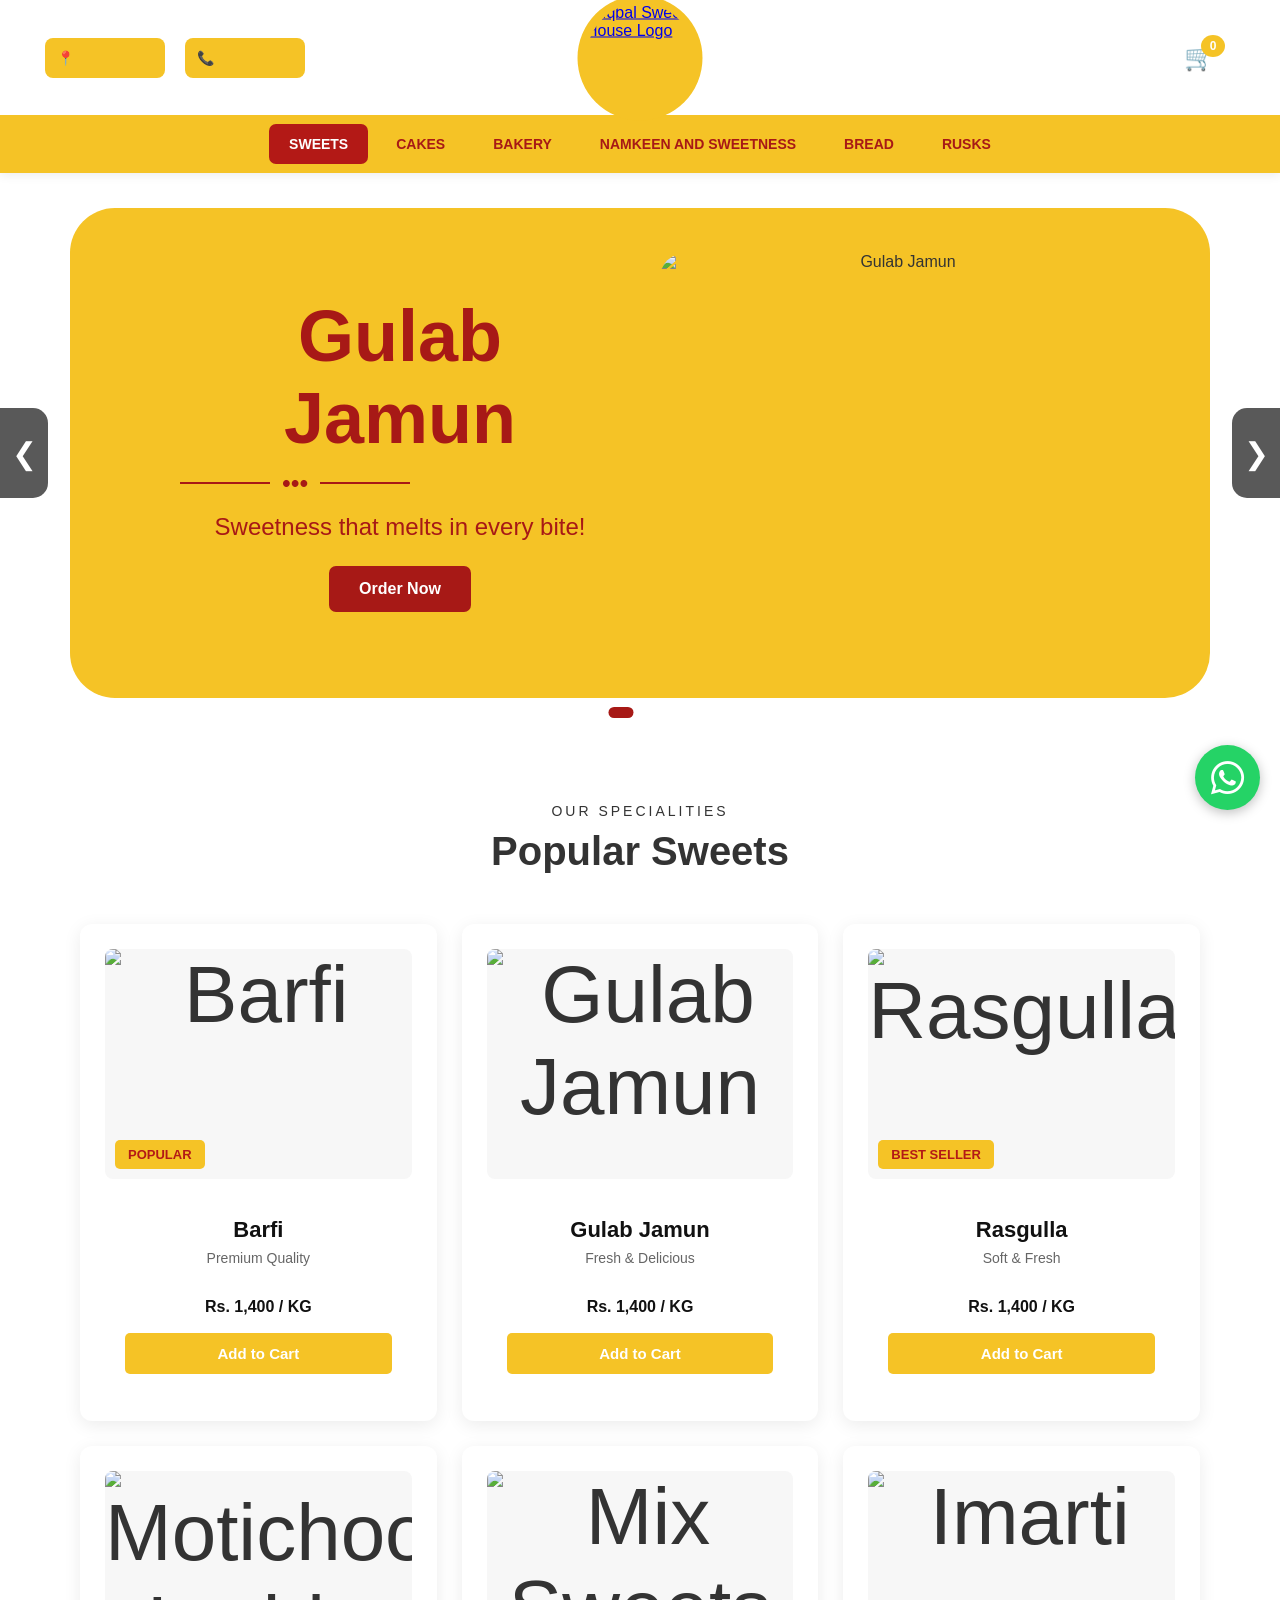
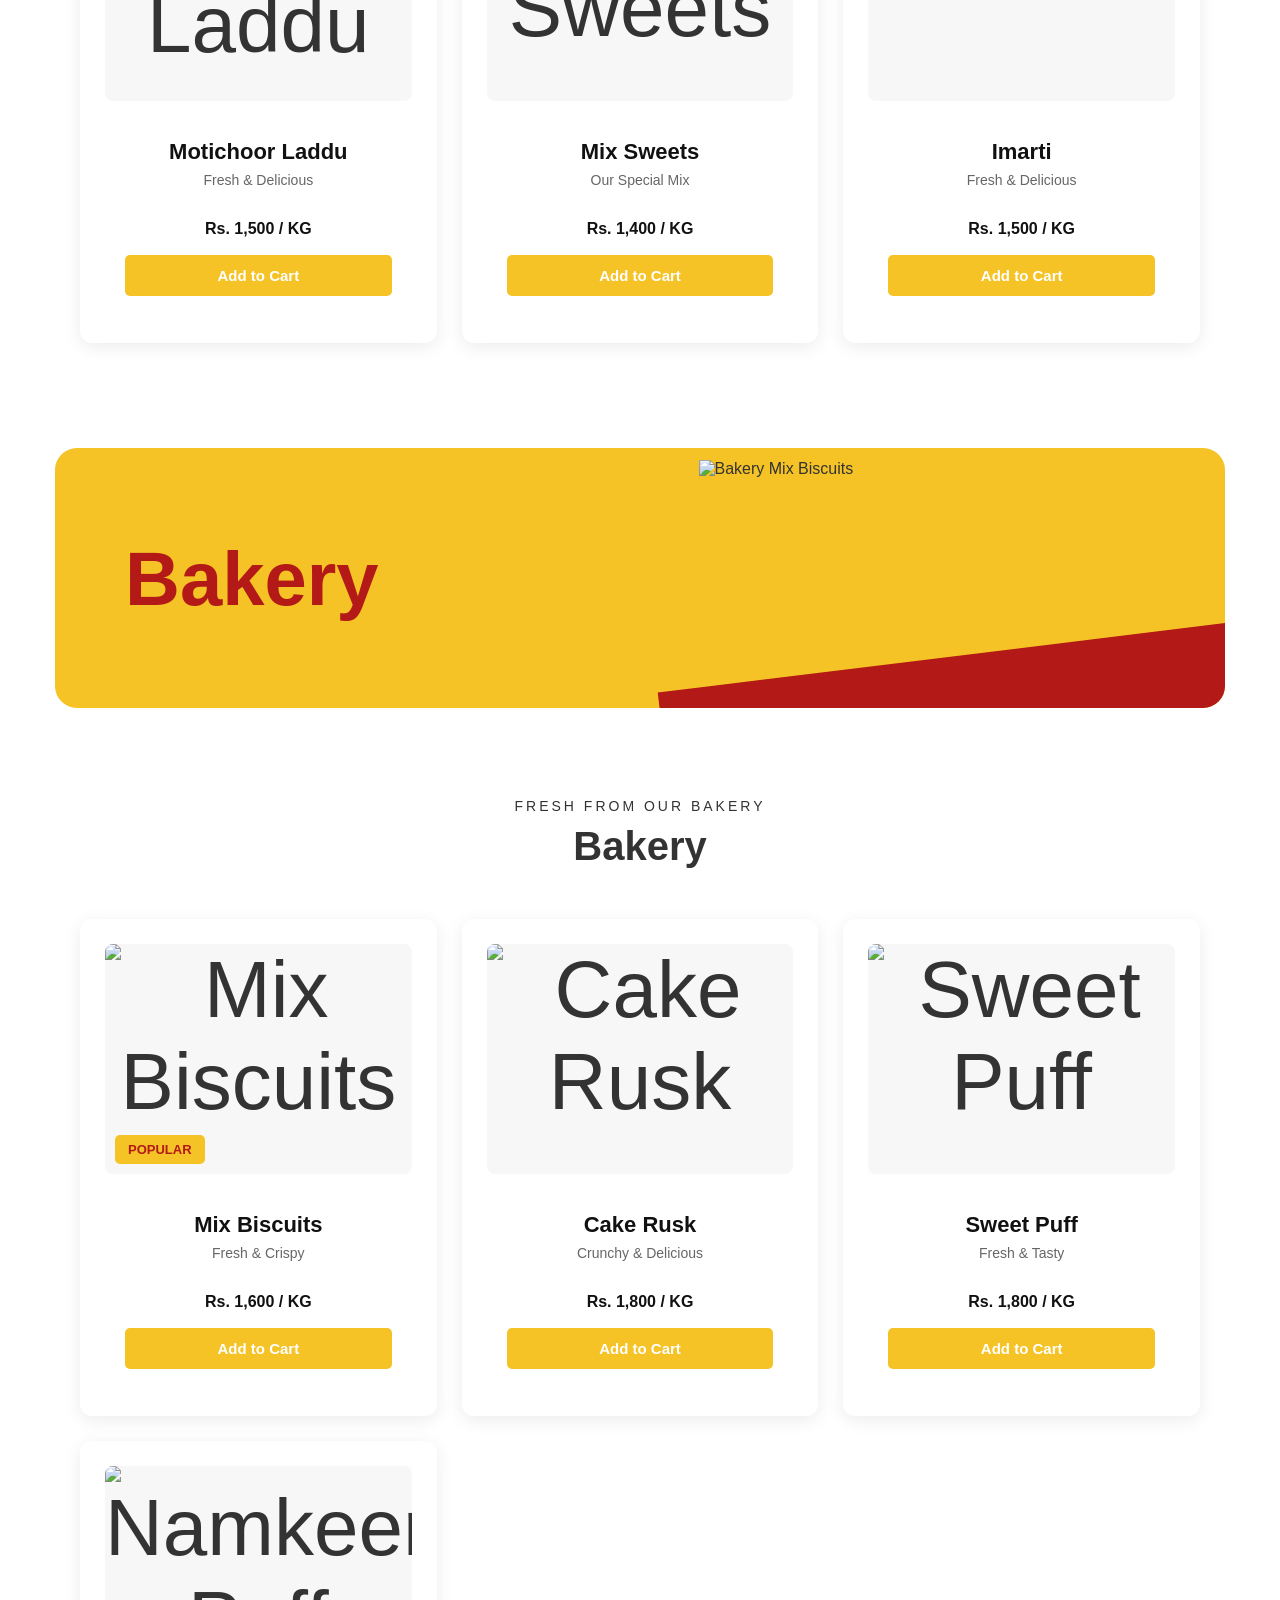
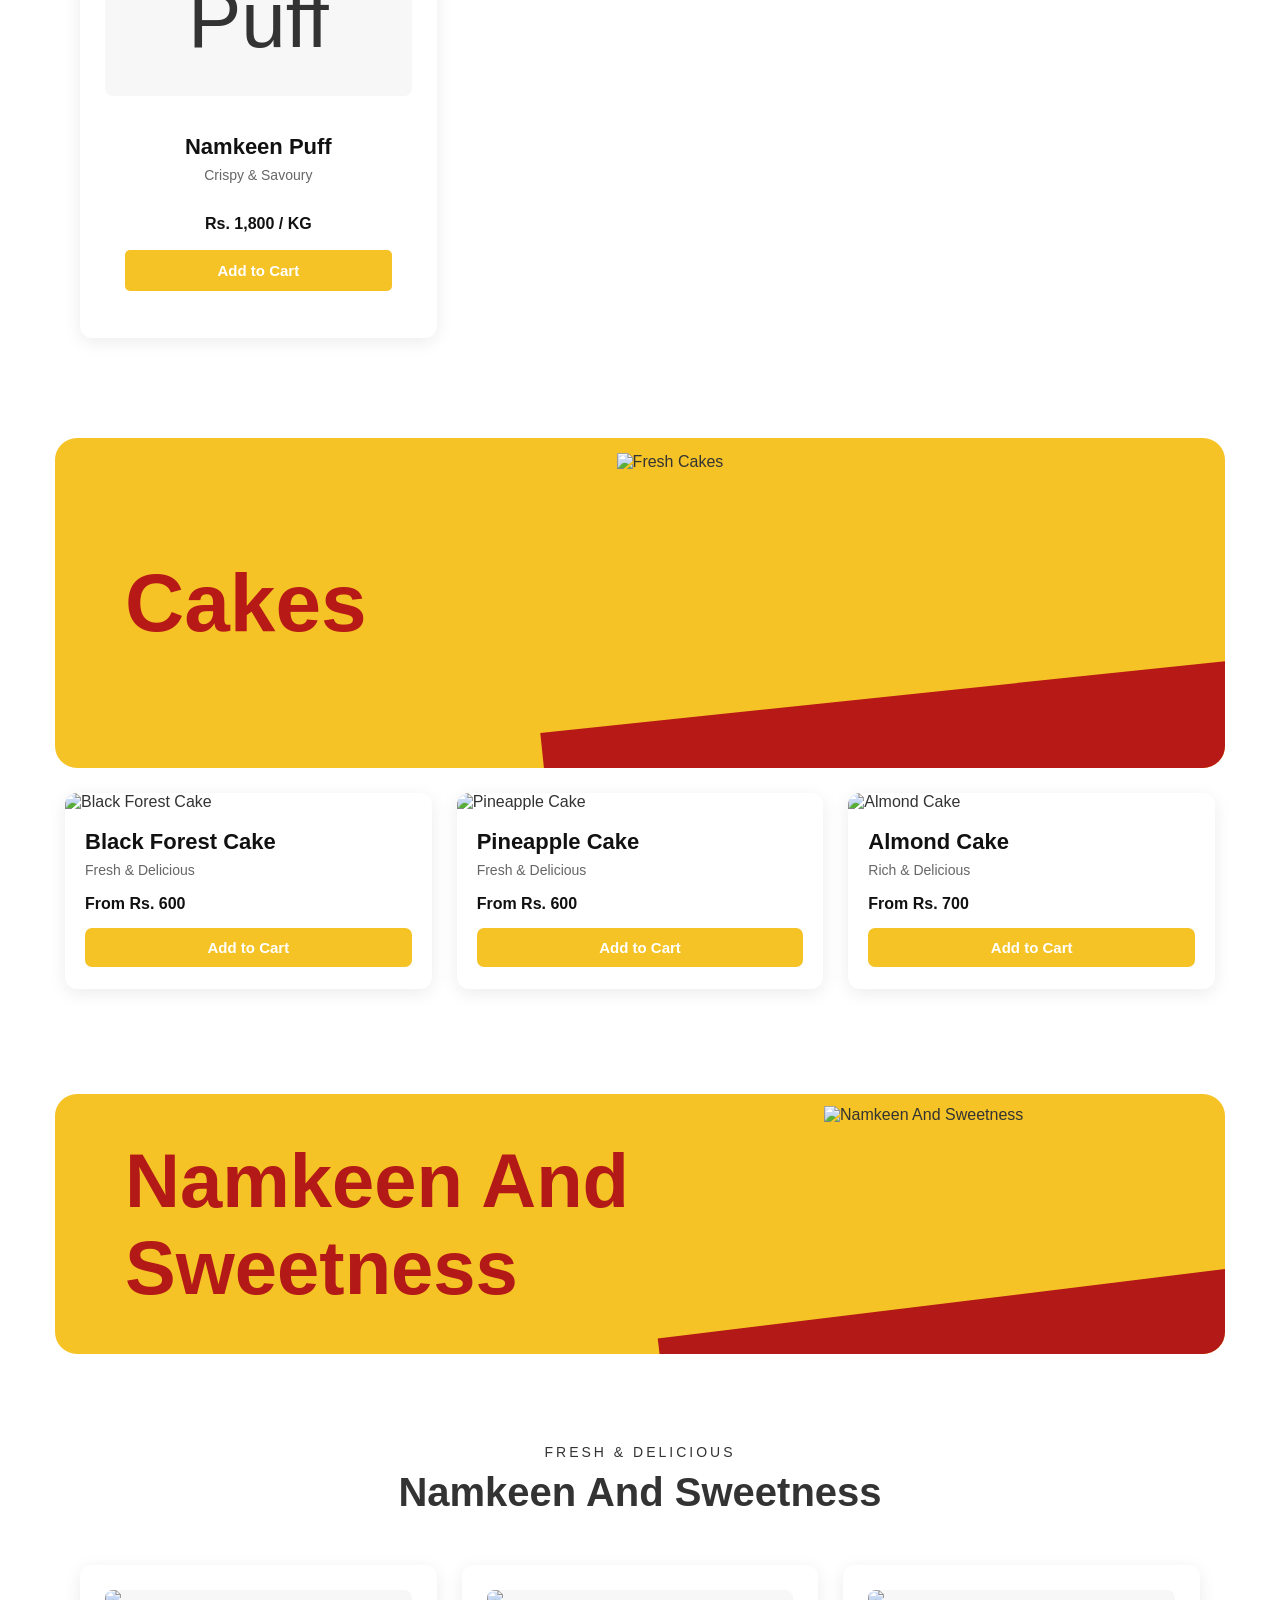
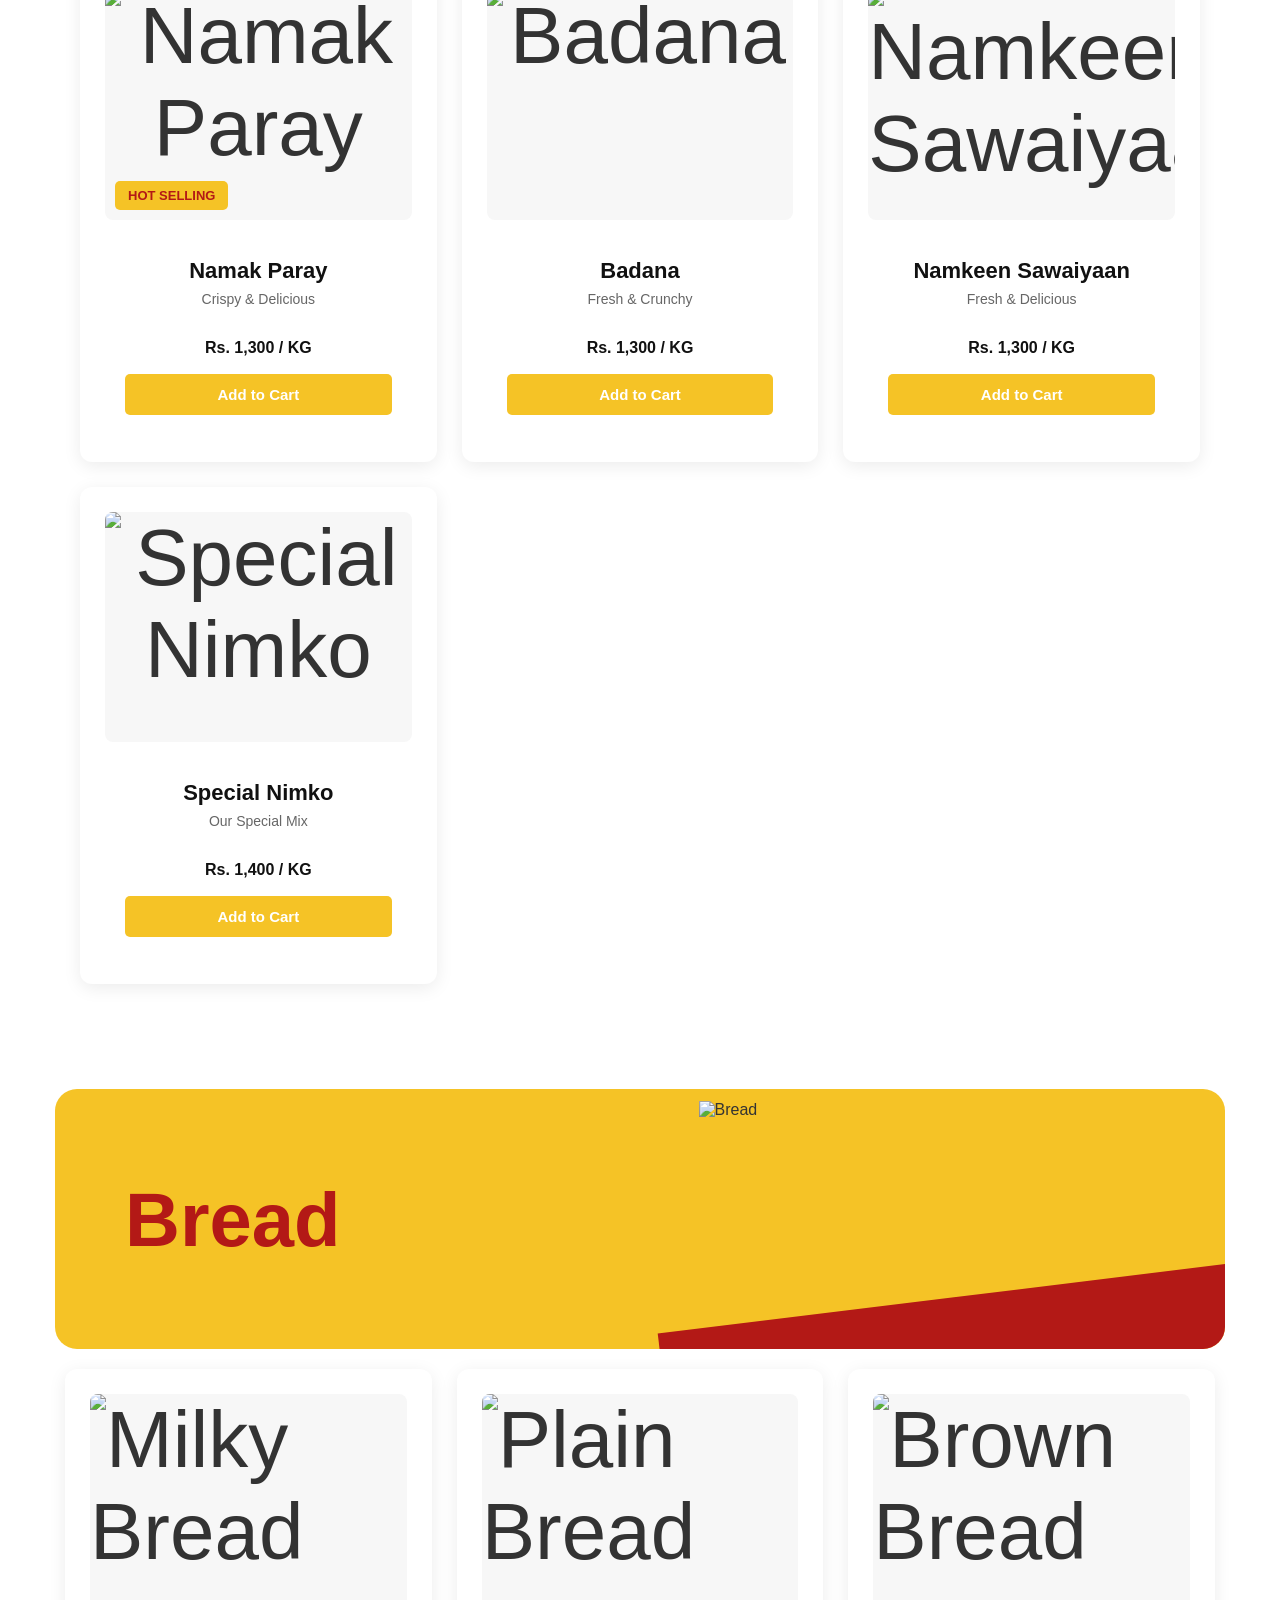
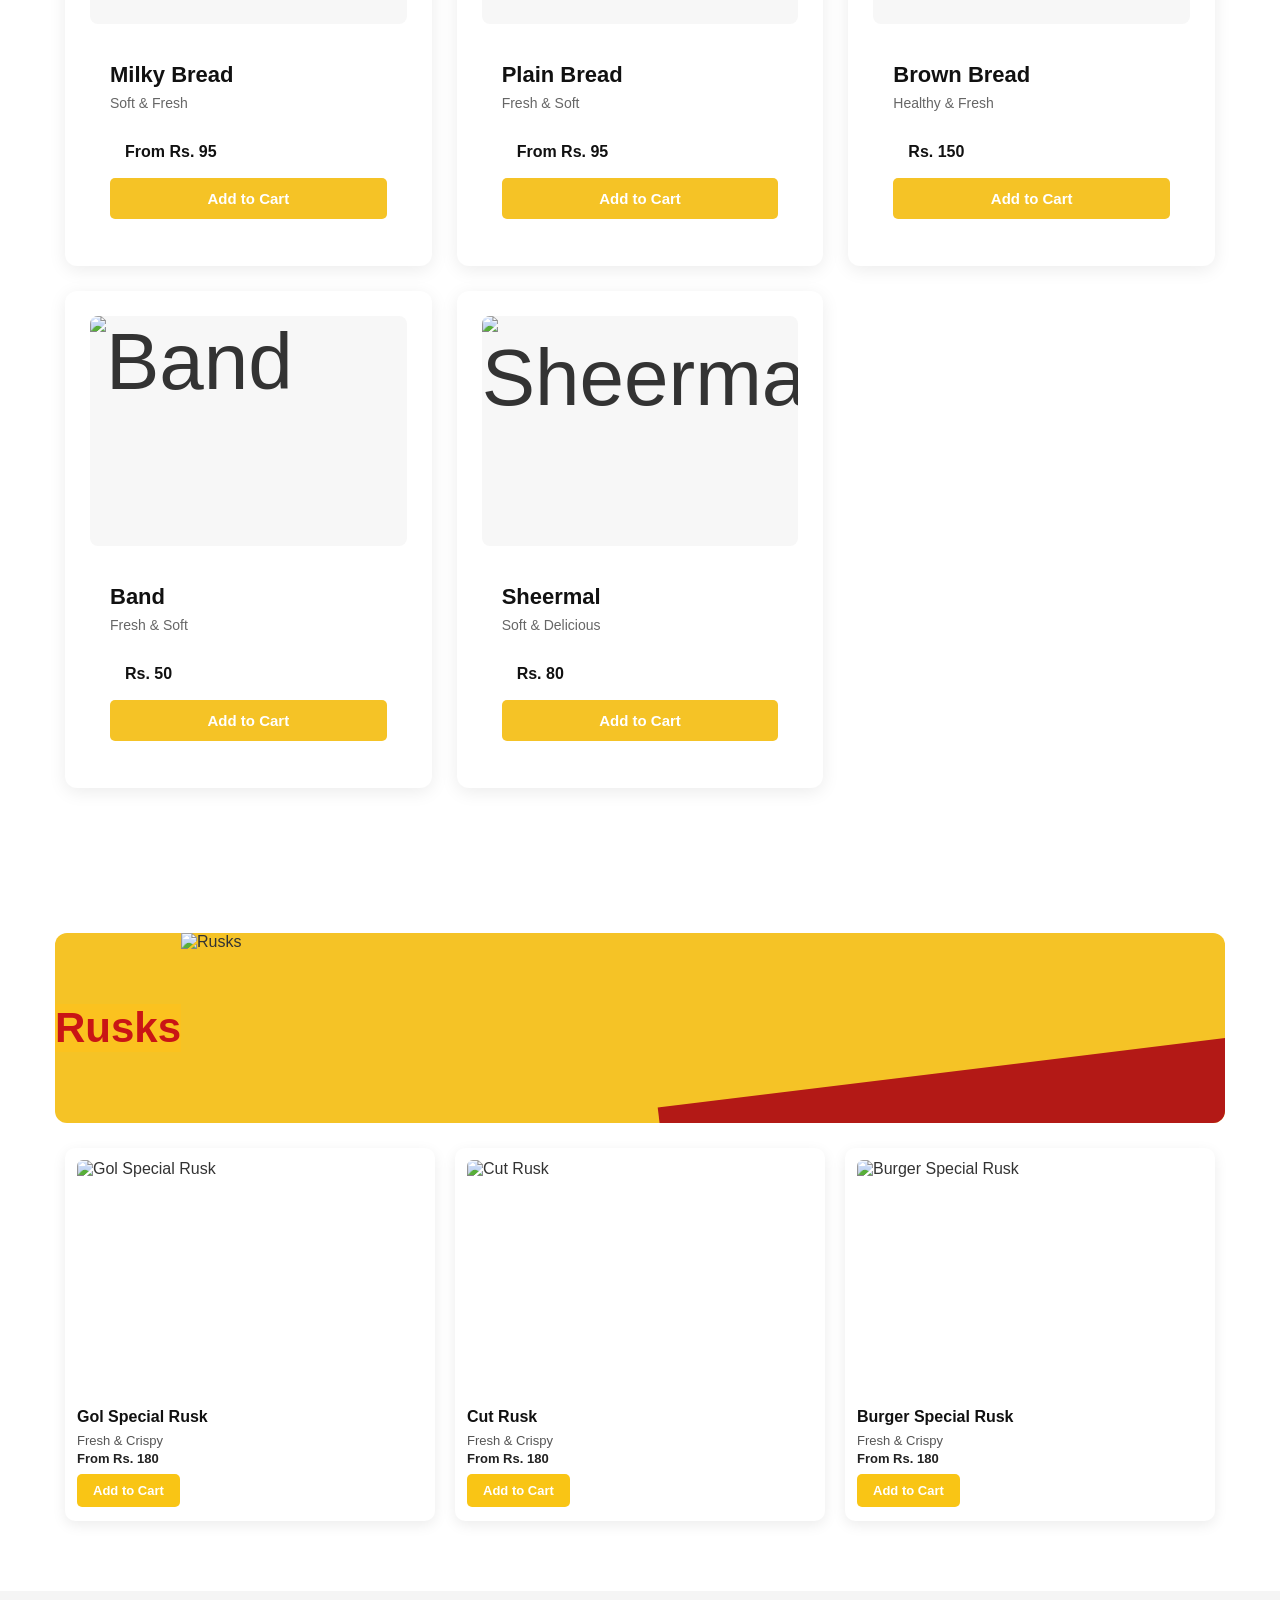
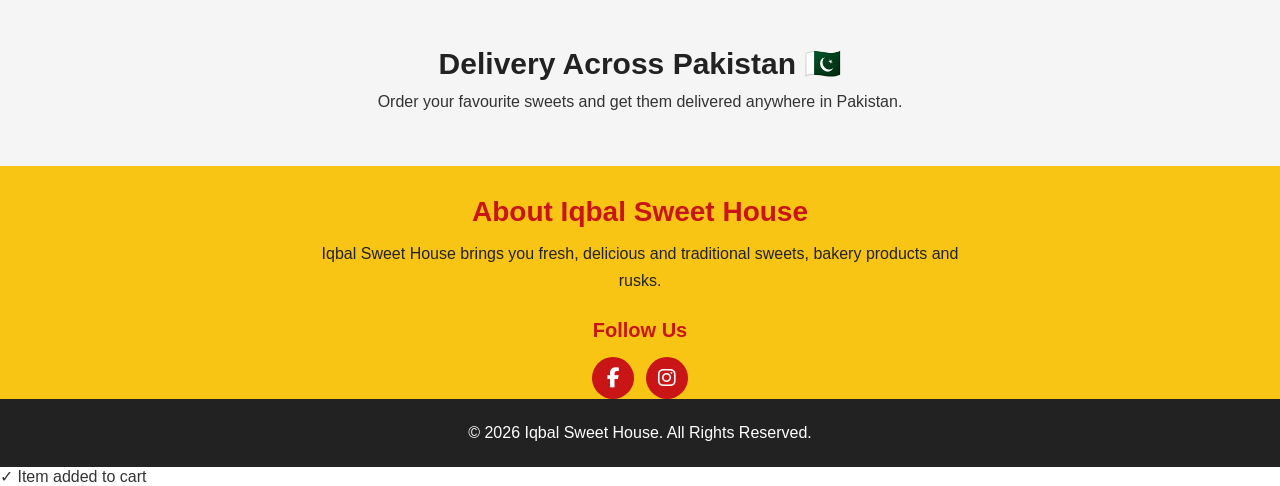
==== index.html @ 4fd1e88b "Add files via upload" ====
<!DOCTYPE html>
<html lang="en">

<head>
    <meta charset="UTF-8">
    <meta name="viewport" content="width=device-width, initial-scale=1.0">

    <title>Iqbal Sweet House | Sahiwal Sweet Shop & Bakery</title>
    <meta name="description"
      content="Iqbal Sweet House Sahiwal – Fresh sweets, bakery products, namkeen, bread and rusks. Order online and enjoy delicious traditional sweets.">
     <meta name="keywords"
      content="Iqbal Sweet House, Sahiwal sweets, Sahiwal bakery, sweets in Sahiwal, mithai Sahiwal, bakery products Sahiwal, rusks Sahiwal">

<meta name="author"
      content="Iqbal Sweet House">
      <!-- Social Media Preview -->
<meta property="og:title"
      content="Iqbal Sweet House | Sahiwal">

<meta property="og:description"
      content="Fresh sweets, bakery products, namkeen, bread and rusks. Order online from Iqbal Sweet House.">

<meta property="og:image"
      content="images/hero.png">

<meta property="og:type"
      content="website">

<meta name="twitter:card"
      content="summary_large_image">
    <link rel="stylesheet"
      href="https://cdnjs.cloudflare.com/ajax/libs/font-awesome/6.5.2/css/all.min.css">
      <link rel="icon" type="image/png" href="images/hero.png">

    <link rel="stylesheet" href="style.css">
    
    
</head>

<body>

    <!-- =========================
         HEADER
         ========================= -->

    <header class="site-header">

        <div class="top-header">

            <!-- Change Location -->
          <a
    href="https://share.google/YQTTo2uFdgDic8Qnb"
    target="_blank"
    class="header-btn location-btn"
    aria-label="Open Iqbal Sweet House location"
>
    📍
    
</a>

            <!-- Phone -->
           <a href="tel:03120606806"
   class="header-btn phone-btn"
   aria-label="Call Iqbal Sweet House">
    📞
</a>

            <!-- Logo -->
            <a href="#home" class="main-logo">
                <img src="images/hero.png" alt="Iqbal Sweet House Logo">
            </a>

            <!-- Cart -->
            <a href="cart.html" class="cart-icon">
                🛒
                <span class="cart-count">0</span>
            </a>

        </div>


        <!-- Category Navigation -->

        <nav class="category-nav">

            <a href="#sweets" class="active">SWEETS</a>
            <a href="#cakes">CAKES</a>
            <a href="#bakery">BAKERY</a>
            <a href="#namkeen">NAMKEEN AND SWEETNESS</a>
            <a href="#bread">BREAD</a>
            <a href="#rusks">RUSKS</a>

        </nav>

    </header>

    <!-- =========================
     PRODUCT DETAIL POPUP
     ========================= -->

<div id="product-modal" class="product-modal">

    <div class="product-modal-box">

        <button class="close-modal" onclick="closeProductModal()">
            ×
        </button>

        <div class="modal-content">

            <div class="modal-image">
                <img id="modal-product-image" src="" alt="">
            </div>

            <div class="modal-details">

                <h2 id="modal-product-name">
                    Product Name
                </h2>

                <p id="modal-product-description">
                    Fresh & Delicious
                </p>

                <h3 id="modal-product-price">
                    Rs. 1,400 / KG
                </h3>


                <!-- Quantity -->
                 <!-- Weight Selection -->
<div class="weight-box">

    <span>Select Weight</span>

    <div class="weight-options">
    <button
        type="button"
        class="weight-option"
        onclick="selectWeight(0.25, this)">
        250 Gram
    </button>

    <button
        type="button"
        class="weight-option"
        onclick="selectWeight(0.5, this)">
        Half KG
    </button>
    <button
    type="button"
    class="weight-option"
    onclick="selectWeight(1, this)">
    1 KG
</button>
</div>

</div>

                <div class="quantity-box">

                    <span>Quantity</span>

                    <div class="quantity-controls">

                        <button onclick="changeModalQuantity(-1)">
                            −
                        </button>

                        <span id="modal-quantity">
                            1
                        </span>

                        <button onclick="changeModalQuantity(1)">
                            +
                        </button>

                    </div>

                </div>


                <button
                    class="modal-add-cart"
                    onclick="addModalProductToCart()">

                    Add to Cart

                </button>

            </div>

        </div>

    </div>

</div>




    <!-- =========================
         MAIN
         ========================= -->

    <main>


        <!-- =========================
             HERO SLIDER
             ========================= -->

        <section id="home" class="hero">

            <!-- Previous Button -->

            <button class="slider-btn prev-btn" onclick="previousSlide()">
                ❮
            </button>


            <div class="hero-slider">


                <!-- Slide 1 - Gulab Jamun -->

                <div class="hero-slide active">

                    <div class="hero-text">

                        <h1>Gulab Jamun</h1>

                        <div class="hero-decoration">
                            <span></span>
                            •••
                            <span></span>
                        </div>

                        <p>
                            Sweetness that melts in every bite!
                        </p>

                        <a href="#sweets" class="hero-btn">
                            Order Now
                        </a>

                    </div>


                    <div class="hero-image">

                        <img
                            src="images/2.jpg"
                            alt="Gulab Jamun">

                    </div>

                </div>


                <!-- Slide 2 - Rasgulla -->

                <div class="hero-slide">

                    <div class="hero-text">

                        <h1>Rasgulla</h1>

                        <div class="hero-decoration">
                            <span></span>
                            •••
                            <span></span>
                        </div>

                        <p>
                            Pure bliss in every syrupy bite!
                        </p>

                        <a href="#sweets" class="hero-btn">
                            Order Now
                        </a>

                    </div>


                    <div class="hero-image">

                        <img
                            src="images/3.jpg"
                            alt="Rasgulla">

                    </div>

                </div>


                <!-- Slide 3 - Barfi -->

                <div class="hero-slide">

                    <div class="hero-text">

                        <h1>Barfi</h1>

                        <div class="hero-decoration">
                            <span></span>
                            •••
                            <span></span>
                        </div>

                        <p>
                            Premium taste made with love!
                        </p>

                        <a href="#sweets" class="hero-btn">
                            Order Now
                        </a>

                    </div>


                    <div class="hero-image">

                        <img
                            src="images/1.webp"
                            alt="Barfi">

                    </div>

                </div>


            </div>


            <!-- Next Button -->

            <button class="slider-btn next-btn" onclick="nextSlide()">
                ❯
            </button>


            <!-- Slider Dots -->

            <div class="slider-dots">

                <button
                    class="dot active"
                    onclick="showSlide(0)">
                </button>

                <button
                    class="dot"
                    onclick="showSlide(1)">
                </button>

                <button
                    class="dot"
                    onclick="showSlide(2)">
                </button>

            </div>

        </section>



        <!-- =========================
             POPULAR SWEETS
             ========================= -->

       <!-- =========================
     POPULAR SWEETS
     ========================= -->

<section id="sweets" class="sweets-section">

    <p class="section-small-title">
        OUR SPECIALITIES
    </p>

    <h2>
        Popular Sweets
    </h2>


    <div class="products">


        <!-- =====================
             BARFI
             ===================== -->

        <div class="product-card">

            <div class="product-image">

                <img
                    src="images/1.webp"
                    alt="Barfi"
                >

                <span class="product-badge">
                    Popular
                </span>

            </div>


            <div class="product-info">

                <h3>
                    Barfi
                </h3>

                <p>
                    Premium Quality
                </p>

                <h4>
                    Rs. 1,400 / KG
                </h4>

                <button
                    class="add-cart-btn"
                    onclick="openProductModal(
                        'Barfi',
                        1400,
                        'images/1.webp',
                        'Premium Quality'
                    )"
                >
                    Add to Cart
                </button>

            </div>

        </div>



        <!-- =====================
             GULAB JAMUN
             ===================== -->

        <div class="product-card">

            <div class="product-image">

                <img
                    src="images/2.jpg"
                    alt="Gulab Jamun"
                >

            </div>


            <div class="product-info">

                <h3>
                    Gulab Jamun
                </h3>

                <p>
                    Fresh & Delicious
                </p>

                <h4>
                    Rs. 1,400 / KG
                </h4>

                <button
                    class="add-cart-btn"
                    onclick="openProductModal(
                        'Gulab Jamun',
                        1400,
                        'images/2.jpg',
                        'Fresh & Delicious'
                    )"
                >
                    Add to Cart
                </button>

            </div>

        </div>



        <!-- =====================
             RASGULLA
             ===================== -->

        <div class="product-card">

            <div class="product-image">

                <img
                    src="images/3.jpg"
                    alt="Rasgulla"
                >

                <span class="product-badge">
                    Best Seller
                </span>

            </div>


            <div class="product-info">

                <h3>
                    Rasgulla
                </h3>

                <p>
                    Soft & Fresh
                </p>

                <h4>
                    Rs. 1,400 / KG
                </h4>

                <button
                    class="add-cart-btn"
                    onclick="openProductModal(
                        'Rasgulla',
                        1400,
                        'images/3.jpg',
                        'Soft & Fresh'
                    )"
                >
                    Add to Cart
                </button>

            </div>

        </div>



        <!-- =====================
             MOTICHOOR LADDU
             ===================== -->

        <div class="product-card">

            <div class="product-image">

                <img
                    src="images/4.webp"
                    alt="Motichoor Laddu"
                >

            </div>


            <div class="product-info">

                <h3>
                    Motichoor Laddu
                </h3>

                <p>
                    Fresh & Delicious
                </p>

                <h4>
                    Rs. 1,500 / KG
                </h4>

                <button
                    class="add-cart-btn"
                    onclick="openProductModal(
                        'Motichoor Laddu',
                        1500,
                        'images/4.webp',
                        'Fresh & Delicious'
                    )"
                >
                    Add to Cart
                </button>

            </div>

        </div>



        <!-- =====================
             MIX SWEETS
             ===================== -->

        <div class="product-card">

            <div class="product-image">

                <img
                    src="images/5.jpg"
                    alt="Mix Sweets"
                >

            </div>


            <div class="product-info">

                <h3>
                    Mix Sweets
                </h3>

                <p>
                    Our Special Mix
                </p>

                <h4>
                    Rs. 1,400 / KG
                </h4>

                <button
                    class="add-cart-btn"
                    onclick="openProductModal(
                        'Mix Sweets',
                        1400,
                        'images/5.jpg',
                        'Our Special Mix'
                    )"
                >
                    Add to Cart
                </button>

            </div>

        </div>



        <!-- =====================
             IMARTI
             ===================== -->

        <div class="product-card">

            <div class="product-image">

                <img
                    src="images/6.jpeg"
                    alt="Imarti"
                >

            </div>


            <div class="product-info">

                <h3>
                    Imarti
                </h3>

                <p>
                    Fresh & Delicious
                </p>

                <h4>
                    Rs. 1,500 / KG
                </h4>

                <button
                    class="add-cart-btn"
                    onclick="openProductModal(
                        'Imarti',
                        1500,
                        'images/6.jpeg',
                        'Fresh & Delicious'
                    )"
                >
                    Add to Cart
                </button>

            </div>

        </div>


    </div>

</section>

<!-- =========================
     BAKERY BANNER
     ========================= -->

<div class="category-banner">

    <div class="category-banner-text">
        Bakery
    </div>

    <div class="category-banner-image">
        <img
            src="images/15.jfif"
            alt="Bakery Mix Biscuits"
        >
    </div>

</div>
<!-- =========================
     BAKERY
     ========================= -->

<section id="bakery" class="sweets-section">

    <p class="section-small-title">
        FRESH FROM OUR BAKERY
    </p>

    <h2>
        Bakery
    </h2>


    <div class="products">


        <!-- =====================
             MIX BISCUITS
             ===================== -->

        <div class="product-card">

            <div class="product-image">

                <img
                    src="images/15.jfif"
                    alt="Mix Biscuits"
                >

                <span class="product-badge">
                    Popular
                </span>

            </div>


            <div class="product-info">

                <h3>
                    Mix Biscuits
                </h3>

                <p>
                    Fresh & Crispy
                </p>

                <h4>
                    Rs. 1,600 / KG
                </h4>

                <button
                    class="add-cart-btn"
                    onclick="openProductModal(
                        'Mix Biscuits',
                        1600,
                        'images/15.jfif',
                        'Fresh & Crispy'
                    )"
                >
                    Add to Cart
                </button>

            </div>

        </div>



        <!-- =====================
             CAKE RUSK
             ===================== -->

        <div class="product-card">

            <div class="product-image">

                <img
                    src="images/16.jfif"
                    alt="Cake Rusk"
                >

            </div>


            <div class="product-info">

                <h3>
                    Cake Rusk
                </h3>

                <p>
                    Crunchy & Delicious
                </p>

                <h4>
                    Rs. 1,800 / KG
                </h4>

                <button
                    class="add-cart-btn"
                    onclick="openProductModal(
                        'Cake Rusk',
                        1800,
                        'images/16.jfif',
                        'Crunchy & Delicious'
                    )"
                >
                    Add to Cart
                </button>

            </div>

        </div>



        <!-- =====================
             SWEET PUFF
             ===================== -->

        <div class="product-card">

            <div class="product-image">

                <img
                    src="images/17.jpeg"
                    alt="Sweet Puff"
                >

            </div>


            <div class="product-info">

                <h3>
                    Sweet Puff
                </h3>

                <p>
                    Fresh & Tasty
                </p>

                <h4>
                    Rs. 1,800 / KG
                </h4>

                <button
                    class="add-cart-btn"
                    onclick="openProductModal(
                        'Sweet Puff',
                        1800,
                        'images/17.jpeg',
                        'Fresh & Tasty'
                    )"
                >
                    Add to Cart
                </button>

            </div>

        </div>



        <!-- =====================
             NAMKEEN PUFF
             ===================== -->

        <div class="product-card">

            <div class="product-image">

                <img
                    src="images/18.jpeg"
                    alt="Namkeen Puff"
                >

            </div>


            <div class="product-info">

                <h3>
                    Namkeen Puff
                </h3>

                <p>
                    Crispy & Savoury
                </p>

                <h4>
                    Rs. 1,800 / KG
                </h4>

                <button
                    class="add-cart-btn"
                    onclick="openProductModal(
                        'Namkeen Puff',
                        1800,
                        'images/18.jpeg',
                        'Crispy & Savoury'
                    )"
                >
                    Add to Cart
                </button>

            </div>

        </div>


    </div>

</section>

<!-- =========================
     CAKES SECTION
     ========================= -->

<section id="cakes" class="category-section">

    <!-- Cakes Banner -->
    <div class="category-banner cake-banner">

        <div class="category-banner-text">
            Cakes
        </div>

        <div class="category-banner-image">
            <img src="images/cake-banner-picture.png"
                 alt="Fresh Cakes">
        </div>

    </div>


    <!-- Cake Products -->
    <div class="products-grid cake-products">

        <!-- Black Forest -->
        <div class="product-card">

            <img src="images/black-forest-cake.png"
                 alt="Black Forest Cake">

            <div class="product-info">

                <h3>Black Forest Cake</h3>

                <p>Fresh & Delicious</p>

                <strong>From Rs. 600</strong>

                <button
                    class="add-to-cart-btn"
                    onclick="openCakeModal('Black Forest Cake', 600, 1200, 'images/black-forest-cake.png')">
                    Add to Cart
                </button>

            </div>
        </div>


        <!-- Pineapple Cake -->
        <div class="product-card">

            <img src="images/pineapple-cake.png"
                 alt="Pineapple Cake">

            <div class="product-info">

                <h3>Pineapple Cake</h3>

                <p>Fresh & Delicious</p>

                <strong>From Rs. 600</strong>

                <button
                    class="add-to-cart-btn"
                    onclick="openCakeModal('Pineapple Cake', 600, 1200, 'images/pineapple-cake.png')">
                    Add to Cart
                </button>

            </div>
        </div>


        <!-- Almond Cake -->
        <div class="product-card">

            <img src="images/almond-cake.png"
                 alt="Almond Cake">

            <div class="product-info">

                <h3>Almond Cake</h3>

                <p>Rich & Delicious</p>

                <strong>From Rs. 700</strong>

                <button
                    class="add-to-cart-btn"
                    onclick="openCakeModal('Almond Cake', 700, 1400, 'images/almond-cake.png')">
                    Add to Cart
                </button>

            </div>
        </div>

    </div>

</section>


<!-- =========================
     CAKE SIZE MODAL
     ========================= -->

<div id="cake-size-modal" class="cake-size-modal">

    <div class="cake-size-box">

        <button class="cake-modal-close"
                onclick="closeCakeModal()">
            ×
        </button>

        <img id="cake-modal-image" src="" alt="Cake">

        <h2 id="cake-modal-name">Cake</h2>

        <p>Select Cake Size</p>

        <div class="cake-size-options">

            <button id="cake-one-pound"
                    onclick="selectCakeSize(1)">
                1 Pound
                <span id="cake-one-price"></span>
            </button>

            <button id="cake-two-pound"
                    onclick="selectCakeSize(2)">
                2 Pound
                <span id="cake-two-price"></span>
            </button>

        </div>

    </div>

</div>
<!-- =========================
     NAMKEEN AND SWEETNESS
     ========================= -->

<div class="category-banner">
    <div class="category-banner-text">
        Namkeen And Sweetness
    </div>

    <div class="category-banner-image">
        <img
            src="images/15.jfif"
            alt="Namkeen And Sweetness"
        >
    </div>
</div>

<section id="namkeen" class="sweets-section">

    <p class="section-small-title">
        FRESH & DELICIOUS
    </p>

    <h2>
        Namkeen And Sweetness
    </h2>

    <div class="products">

        <!-- NAMAK PARAY -->
        <div class="product-card">

            <div class="product-image">
                <img
                    src="images/namak-paray.png"
                    alt="Namak Paray"
                >

                <span class="product-badge">
                    Hot Selling
                </span>
            </div>

            <div class="product-info">

                <h3>Namak Paray</h3>

                <p>Crispy & Delicious</p>

                <h4>Rs. 1,300 / KG</h4>

                <button
                    class="add-cart-btn"
                    onclick="openProductModal(
                        'Namak Paray',
                        1300,
                        'images/namak-paray.png',
                        'Crispy & Delicious'
                    )"
                >
                    Add to Cart
                </button>

            </div>
        </div>


        <!-- BADANA -->
        <div class="product-card">

            <div class="product-image">
                <img
                    src="images/badana.png"
                    alt="Badana"
                >
            </div>

            <div class="product-info">

                <h3>Badana</h3>

                <p>Fresh & Crunchy</p>

                <h4>Rs. 1,300 / KG</h4>

                <button
                    class="add-cart-btn"
                    onclick="openProductModal(
                        'Badana',
                        1300,
                        'images/badana.png',
                        'Fresh & Crunchy'
                    )"
                >
                    Add to Cart
                </button>

            </div>
        </div>


        <!-- NAMKEEN SAWAIYAAN -->
        <div class="product-card">

            <div class="product-image">
                <img
                    src="images/namkeen-sawaiyaan.png"
                    alt="Namkeen Sawaiyaan"
                >
            </div>

            <div class="product-info">

                <h3>Namkeen Sawaiyaan</h3>

                <p>Fresh & Delicious</p>

                <h4>Rs. 1,300 / KG</h4>

                <button
                    class="add-cart-btn"
                    onclick="openProductModal(
                        'Namkeen Sawaiyaan',
                        1300,
                        'images/namkeen-sawaiyaan.png',
                        'Fresh & Delicious'
                    )"
                >
                    Add to Cart
                </button>

            </div>
        </div>


        <!-- SPECIAL NIMKO -->
        <div class="product-card">

            <div class="product-image">
                <img
                    src="images/special-nimko.png"
                    alt="Special Nimko"
                >
            </div>

            <div class="product-info">

                <h3>Special Nimko</h3>

                <p>Our Special Mix</p>

                <h4>Rs. 1,400 / KG</h4>

                <button
                    class="add-cart-btn"
                    onclick="openProductModal(
                        'Special Nimko',
                        1400,
                        'images/special-nimko.png',
                        'Our Special Mix'
                    )"
                >
                    Add to Cart
                </button>

            </div>
        </div>

    </div>

</section>
<!-- =========================
     BREAD SECTION
     ========================= -->

<section id="bread" class="category-section">

    <!-- Bread Banner -->
    <div class="category-banner bread-banner">

        <div class="category-banner-text">
            Bread
        </div>

        <div class="category-banner-image">
            <img
                src="images/brown-bread.png"
                alt="Bread"
            >
        </div>

    </div>


    <!-- Bread Products -->
    <div class="products">


        <!-- =====================
             MILKY BREAD
             ===================== -->

        <div class="product-card">

            <div class="product-image">

                <img
                    src="images/milky-bread.png"
                    alt="Milky Bread"
                >

            </div>

            <div class="product-info">

                <h3>Milky Bread</h3>

                <p>Soft & Fresh</p>

                <h4>From Rs. 95</h4>

                <button
                    class="add-cart-btn"
                    onclick="openBreadModal(
                        'Milky Bread',
                        95,
                        180,
                        'images/milky-bread.png'
                    )"
                >
                    Add to Cart
                </button>

            </div>

        </div>


        <!-- =====================
             PLAIN BREAD
             ===================== -->

        <div class="product-card">

            <div class="product-image">

                <img
                    src="images/plain-bread.png"
                    alt="Plain Bread"
                >

            </div>

            <div class="product-info">

                <h3>Plain Bread</h3>

                <p>Fresh & Soft</p>

                <h4>From Rs. 95</h4>

                <button
                    class="add-cart-btn"
                    onclick="openBreadModal(
                        'Plain Bread',
                        95,
                        180,
                        'images/plain-bread.png'
                    )"
                >
                    Add to Cart
                </button>

            </div>

        </div>


        <!-- =====================
             BROWN BREAD
             ===================== -->

        <div class="product-card">

            <div class="product-image">

                <img
                    src="images/brown-bread.png"
                    alt="Brown Bread"
                >

            </div>

            <div class="product-info">

                <h3>Brown Bread</h3>

                <p>Healthy & Fresh</p>

                <h4>Rs. 150</h4>

                <button
                    class="add-cart-btn"
                    onclick="addToCart(
                        'Brown Bread',
                        150,
                        'images/brown-bread.png'
                    )"
                >
                    Add to Cart
                </button>

            </div>

        </div>


        <!-- =====================
             BAND
             ===================== -->

        <div class="product-card">

            <div class="product-image">

                <img
                    src="images/band.png"
                    alt="Band"
                >

            </div>

            <div class="product-info">

                <h3>Band</h3>

                <p>Fresh & Soft</p>

                <h4>Rs. 50</h4>

                <button
                    class="add-cart-btn"
                    onclick="addToCart(
                        'Band',
                        50,
                        'images/band.png'
                    )"
                >
                    Add to Cart
                </button>

            </div>

        </div>


        <!-- =====================
             SHEERMAL
             ===================== -->

        <div class="product-card">

            <div class="product-image">

                <img
                    src="images/sheermal.png"
                    alt="Sheermal"
                >

            </div>

            <div class="product-info">

                <h3>Sheermal</h3>

                <p>Soft & Delicious</p>

                <h4>Rs. 80</h4>

                <button
                    class="add-cart-btn"
                    onclick="addToCart(
                        'Sheermal',
                        80,
                        'images/sheermal.png'
                    )"
                >
                    Add to Cart
                </button>

            </div>

        </div>

    </div>

</section>

<!-- ================= RUSKS ================= -->

<section id="rusks" class="category-section">

    <!-- Rusk Banner -->
    <div class="category-banner rusks-banner">
        <div class="banner-text">
            <h1>Rusks</h1>
        </div>
        <img src="images/GOL rus.jpg" alt="Rusks">
    </div>

    <div class="section-heading">
        
    </div>

    <div class="products-grid">

        <!-- GOL SPECIAL RUSK -->
        <div class="product-card"
             onclick="openProductModal(
                'Gol Special Rusk',
                350,
                'images/GOL rus.jpg',
                'Fresh & Crispy'
             )">

            <img src="images/GOL rus.jpg" alt="Gol Special Rusk">

            <h3>Gol Special Rusk</h3>

            <p>Fresh & Crispy</p>

            <strong>From Rs. 180</strong>

            <button onclick="event.stopPropagation(); openProductModal(
                'Gol Special Rusk',
                350,
                'images/GOL rus.jpg',
                'Fresh & Crispy'
            )">
                Add to Cart
            </button>

        </div>


        <!-- CUT RUSK -->
        <div class="product-card"
             onclick="openProductModal(
                'Cut Rusk',
                350,
                'images/cut-rusk.jfif',
                'Fresh & Crispy'
             )">

            <img src="images/cut-rusk.jfif" alt="Cut Rusk">

            <h3>Cut Rusk</h3>

            <p>Fresh & Crispy</p>

            <strong>From Rs. 180</strong>

            <button onclick="event.stopPropagation(); openProductModal(
                'Cut Rusk',
                350,
                'images/cut-rusk.jfif',
                'Fresh & Crispy'
            )">
                Add to Cart
            </button>

        </div>


        <!-- BURGER SPECIAL RUSK -->
        <div class="product-card"
             onclick="openProductModal(
                'Burger Special Rusk',
                350,
                'images/BURGER RUS.jfif',
                'Fresh & Crispy'
             )">

            <img src="images/BURGER RUS.jfif" alt="Burger Special Rusk">

            <h3>Burger Special Rusk</h3>

            <p>Fresh & Crispy</p>

            <strong>From Rs. 180</strong>

            <button onclick="event.stopPropagation(); openProductModal(
                'Burger Special Rusk',
                350,
                'images/BURGER RUS.jfif',
                'Fresh & Crispy'
            )">
                Add to Cart
            </button>

        </div>

    </div>

</section>

        <!-- =========================
             DELIVERY
             ========================= -->

        <section class="delivery">

            <h2>
                Delivery Across Pakistan 🇵🇰
            </h2>

            <p>
                Order your favourite sweets
                and get them delivered anywhere in Pakistan.
            </p>

        </section>



       



<!-- =========================
     FOOTER
     ========================= -->
<footer class="site-footer">

    <div class="footer-about">
        <h2>About Iqbal Sweet House</h2>

        <p>
            Iqbal Sweet House brings you fresh, delicious and
            traditional sweets, bakery products and rusks.
        </p>
    </div>

    <div class="footer-social">
        <h3>Follow Us</h3>

        <div class="social-icons">

            <a href="https://www.facebook.com/share/1MKvkMvGHN/" target="_blank" aria-label="Facebook">
                <i class="fab fa-facebook-f"></i>
            </a>

            <a href="https://www.instagram.com/iqbalsweethouse?igsi=ZTlrdDRmYmdyNDBq" target="_blank" aria-label="Instagram">
                <i class="fab fa-instagram"></i>
            </a>

        </div>
    </div>
    


</footer>

<!-- =========================
     BREAD SIZE MODAL
     ========================= -->

<div
    id="bread-size-modal"
    class="product-modal"
    style="display:none;"
>

    <div class="product-modal-box">

        <button
            class="close-modal"
            onclick="closeBreadModal()"
        >
            ×
        </button>

        <div class="modal-content">

            <div class="modal-image">

                <img
                    id="bread-modal-image"
                    src=""
                    alt="Bread"
                >

            </div>

            <div class="modal-details">

                <h2 id="bread-modal-name">
                    Bread
                </h2>

                <p>
                    Select Size
                </p>

                <div class="bread-size-options">

                    <button
                        type="button"
                        onclick="selectBreadSize('Small')"
                    >
                        Small
                        <span id="bread-small-price">
                            Rs. 95
                        </span>
                    </button>

                    <button
                        type="button"
                        onclick="selectBreadSize('Large')"
                    >
                        Large
                        <span id="bread-large-price">
                            Rs. 180
                        </span>
                    </button>

                </div>

            </div>

        </div>

    </div>

</div>
        


    </main>



    <!-- =========================
         FOOTER
         ========================= -->

    <footer>

        <p>
            © 2026 Iqbal Sweet House.
            All Rights Reserved.
        </p>

    </footer>



    <script src="script.js"></script>

    <!-- PRODUCT DETAIL MODAL -->


<!-- CART SUCCESS TOAST -->

<div id="cart-toast" class="cart-toast">
    ✓ Item added to cart
</div>


<!-- VIEW CART BAR -->
<div id="view-cart-bar" class="view-cart-bar">

    <div class="view-cart-icon">
        🛒
    </div>

    <a href="cart.html" class="view-cart-link">
        View Cart
    </a>

    <strong id="view-cart-total">
        Rs. 0
    </strong>

</div>
<!-- WhatsApp Floating Button -->
<a
    href="https://wa.me/923120606806"
    class="whatsapp-float"
    target="_blank"
    aria-label="Chat on WhatsApp">
    <i class="fab fa-whatsapp"></i>
</a>

</body>

</html>
---- style.css ----
* {
    margin: 0;
    padding: 0;
    box-sizing: border-box;
}

body {
    font-family: Arial, sans-serif;
    color: #333;
    background: #fff;
}

/* Navigation */
header {
    background: white;
    box-shadow: 0 2px 10px rgba(0,0,0,0.08);
    position: sticky;
    top: 0;
    z-index: 1000;
}

.navbar {
    max-width: 1200px;
    margin: auto;
    padding: 18px 25px;

    display: flex;
    justify-content: space-between;
    align-items: center;
}

.logo {
    font-size: 25px;
    font-weight: bold;
}

.nav-links {
    display: flex;
    gap: 25px;
    list-style: none;
}

.nav-links a {
    text-decoration: none;
    color: #333;
    font-weight: 600;
}

.nav-links a:hover {
    opacity: 0.7;
}

/* Hero Section */
.hero {
    min-height: 600px;

    display: flex;
    justify-content: center;
    align-items: center;

    text-align: center;

   background: #f5f5f5;
}

.hero-content {
    color: white;
    padding: 30px;
}

.welcome {
    font-size: 15px;
    letter-spacing: 5px;
    margin-bottom: 15px;
}

.hero h1 {
    font-size: 55px;
    margin-bottom: 20px;
}

.hero p {
    font-size: 20px;
    margin: 10px;
}

.btn {
    display: inline-block;
    margin-top: 25px;
    padding: 14px 35px;

    background: white;
    color: #333;

    text-decoration: none;
    border-radius: 5px;

    font-weight: bold;
}

/* Sweets Section */
.sweets-section {
    max-width: 1200px;
    margin: auto;
    padding: 80px 25px;
    text-align: center;
}

.section-small-title {
    letter-spacing: 3px;
    font-size: 14px;
}

.sweets-section h2 {
    font-size: 40px;
    margin: 10px 0 50px;
}

.products-grid {
    display: grid;
    grid-template-columns: repeat(3, 1fr);
    gap: 30px;
}

.product-card {
    padding: 25px;

    border-radius: 10px;

    box-shadow:
        0 5px 20px rgba(0,0,0,0.08);
}

.product-image {
    height: 220px;

    display: flex;
    justify-content: center;
    align-items: center;

    font-size: 80px;

    background: #f5f5f5;
    border-radius: 8px;

    margin-bottom: 20px;
}

.product-card h3 {
    font-size: 23px;
    margin-bottom: 10px;
}

.product-card h4 {
    margin: 15px;
    font-size: 18px;
}

.product-card button {
    padding: 12px 25px;

    border: none;
    border-radius: 5px;

    cursor: pointer;

    font-weight: bold;
}

/* Delivery */
.delivery {
    text-align: center;
    padding: 70px 25px;
    background: #f5f5f5;
}

.delivery h2 {
    font-size: 35px;
    margin-bottom: 15px;
}

/* About */
.about {
    max-width: 800px;
    margin: auto;

    text-align: center;

    padding: 80px 25px;
}

.about h2,
.contact h2 {
    font-size: 35px;
    margin-bottom: 20px;
}

/* Contact */
.contact {
    text-align: center;
    padding: 70px 25px;
}

.contact p {
    margin: 10px;
}

/* Footer */
footer {
    text-align: center;

    padding: 25px;

    background: #222;
    color: white;
}

/* Mobile */
@media (max-width: 768px) {

    .navbar {
        flex-direction: column;
        gap: 15px;
    }

    .nav-links {
        gap: 12px;
        flex-wrap: wrap;
        justify-content: center;
    }

    .hero {
        min-height: 500px;
    }

    .hero h1 {
        font-size: 38px;
    }

    .hero p {
        font-size: 16px;
    }

    .products {
        grid-template-columns: 1fr;
    }
}
/* Logo Fix */

.logo {
    display: block;
    width: 70px;
    height: 70px;
}

.logo img {
    width: 70px !important;
    height: 70px !important;
    object-fit: contain;
    display: block;
}
/*jaman size*/
.product-image img {
    width: 100%;
    height: 100%;
    object-fit: cover;
    display: block;
}
/* =========================
   IQBAL SWEET HOUSE HEADER
   ========================= */

.site-header {
    background: #ffffff;
    position: sticky;
    top: 0;
    z-index: 1000;
}

/* Top Header */

.top-header {
    height: 115px;
    max-width: 1400px;
    margin: auto;

    display: flex;
    align-items: center;
    justify-content: space-between;

    padding: 0 35px;

    position: relative;
}

/* Yellow Header Buttons */

.header-btn {
    display: flex;
    align-items: center;
    gap: 10px;

    background: #f5c326;
    color: #ffffff;

    border: none;
    border-radius: 8px;

    padding: 12px 18px;

    font-size: 15px;
    cursor: pointer;

    text-decoration: none;
}

.header-btn span {
    display: flex;
    flex-direction: column;
    align-items: flex-start;
}

.header-btn small {
    font-size: 11px;
    margin-top: 2px;
}

.phone-btn {
    margin-right: auto;
    margin-left: 20px;
}

/* Center Logo */

.main-logo {
    position: absolute;
    left: 50%;
    top: 50%;

    transform: translate(-50%, -50%);

    width: 135px;
    height: 135px;

    border-radius: 50%;

    display: flex;
    align-items: center;
    justify-content: center;

    background: #f5c326;
}

.main-logo img {
    width: 115px;
    height: 115px;

    object-fit: contain;

    border-radius: 50%;
}

/* Cart */

.cart-icon {
    position: relative;

    color: #f0b900;

    font-size: 32px;

    text-decoration: none;
}

.cart-count {
    position: absolute;

    top: -8px;
    right: -10px;

    width: 24px;
    height: 24px;

    background: #f5c326;
    color: #ffffff;

    border-radius: 50%;

    display: flex;
    align-items: center;
    justify-content: center;

    font-size: 13px;
    font-weight: bold;
}

/* Category Navigation */

.category-nav {
    min-height: 58px;

    background: #f5c326;

    display: flex;
    justify-content: center;
    align-items: center;

    gap: 8px;

    padding: 8px 20px;
}

.category-nav a {
    color: #a71916;

    text-decoration: none;

    font-weight: bold;
    font-size: 14px;

    padding: 13px 20px;

    border-radius: 7px;

    transition: 0.2s;
}

.category-nav a:hover,
.category-nav a.active {
    background: #b51d18;
    color: #ffffff;
}
/* =========================
   HERO SLIDER
   ========================= */

.hero {
    position: relative;
    min-height: 520px;

    background: #ffffff;

    display: flex;
    align-items: center;
    justify-content: center;

    overflow: hidden;

    padding: 35px 70px;
}

.hero-slider {
    width: 100%;
    max-width: 1250px;
}

.hero-slide {
    display: none;

    min-height: 450px;

    background: #f5c326;

    border-radius: 45px;

    align-items: center;
    justify-content: space-between;

    overflow: hidden;

    padding: 45px 70px;
}

.hero-slide.active {
    display: flex;
}


/* Hero Text */

.hero-text {
    width: 48%;
    padding-left: 40px;
}

.hero-text h1 {
    color: #a71916;

    font-size: 72px;

    margin-bottom: 10px;

    font-weight: 800;
}

.hero-text p {
    color: #a71916;

    font-size: 24px;

    margin: 15px 0 25px;
}

.hero-decoration {
    color: #a71916;

    font-size: 25px;

    display: flex;
    align-items: center;
    gap: 12px;
}

.hero-decoration span {
    width: 90px;
    height: 2px;

    background: #a71916;
}


/* Hero Image */

.hero-image {
    width: 48%;
    height: 400px;

    display: flex;
    justify-content: center;
    align-items: center;
}

.hero-image img {
    width: 100%;
    height: 100%;

    object-fit: contain;

    border-radius: 25px;
}


/* Hero Button */

.hero-btn {
    display: inline-block;

    background: #a71916;
    color: #ffffff;

    text-decoration: none;

    padding: 14px 30px;

    border-radius: 7px;

    font-weight: bold;

    transition: 0.2s;
}

.hero-btn:hover {
    transform: translateY(-2px);
}


/* Slider Arrows */

.slider-btn {
    position: absolute;

    top: 50%;

    transform: translateY(-50%);

    width: 48px;
    height: 90px;

    border: none;

    background: rgba(0,0,0,0.65);

    color: #ffffff;

    font-size: 30px;

    cursor: pointer;

    z-index: 10;
}

.prev-btn {
    left: 0;
    border-radius: 0 15px 15px 0;
}

.next-btn {
    right: 0;
    border-radius: 15px 0 0 15px;
}


/* Slider Dots */

.slider-dots {
    position: absolute;

    bottom: 15px;

    left: 50%;

    transform: translateX(-50%);

    display: flex;

    gap: 8px;
}

.dot {
    width: 11px;
    height: 11px;

    border-radius: 50%;

    border: none;

    background: #ffffff;

    cursor: pointer;
}

.dot.active {
    width: 25px;

    border-radius: 10px;

    background: #a71916;
}


/* Mobile */

@media (max-width: 768px) {

    .hero {
        padding: 20px;
    }

    .hero-slide {
        min-height: 600px;

        flex-direction: column;

        padding: 35px 20px;
    }

    .hero-text {
        width: 100%;

        padding: 10px;

        text-align: center;
    }

    .hero-text h1 {
        font-size: 42px;
    }

    .hero-text p {
        font-size: 18px;
    }

    .hero-decoration {
        justify-content: center;
    }

    .hero-image {
        width: 100%;
        height: 300px;
    }

    .slider-btn {
        width: 35px;
        height: 65px;
    }
}
/* =========================
   PRODUCTS
   ========================= */

.sweets-section {
    background: #ffffff;
    padding: 70px 40px;
}

.products-grid {
    max-width: 1150px;
    margin: auto;

    display: grid;
    grid-template-columns: repeat(3, 1fr);

    gap: 25px;
}

.product-card {
    position: relative;

    background: #ffffff;

    border-radius: 12px;

    overflow: hidden;

    box-shadow: 0 4px 18px rgba(0, 0, 0, 0.08);

    transition: 0.25s;
}

.product-card:hover {
    transform: translateY(-5px);
}

.product-image {
    width: 100%;
    height: 230px;

    overflow: hidden;

    background: #f7f7f7;
}

.product-image img {
    width: 100%;
    height: 100%;

    object-fit: cover;

    display: block;

    transition: 0.3s;
}

.product-card:hover .product-image img {
    transform: scale(1.04);
}

.product-info {
    padding: 18px 20px 22px;
}

.product-info h3 {
    color: #111111;

    font-size: 22px;

    margin-bottom: 7px;
}

.product-info p {
    color: #666666;

    font-size: 14px;

    margin-bottom: 15px;
}

.product-info h4 {
    color: #111111;

    font-size: 16px;

    margin-bottom: 15px;
}

.add-cart-btn {
    background: #f5c326;
    color: #ffffff;

    border: none;

    padding: 11px 20px;

    border-radius: 7px;

    font-size: 15px;

    font-weight: bold;

    cursor: pointer;

    transition: 0.2s;
}

.add-cart-btn:hover {
    background: #b31916;
}


/* Mobile */

@media (max-width: 768px) {

    .products {
        grid-template-columns: repeat(3, 1fr);
    }

    .sweets-section {
        padding: 50px 20px;
    }
}
/* Product Badges */

.product-image {
    position: relative;
}

.product-badge {
    position: absolute;

    bottom: 10px;
    left: 10px;

    background: #f5c326;
    color: #b31916;

    padding: 7px 13px;

    border-radius: 5px;

    font-size: 13px;
    font-weight: bold;

    text-transform: uppercase;
}
/* =========================
   PRODUCT DETAIL MODAL
   ========================= */

.product-modal {
    display: none;

    position: fixed;
    z-index: 9999;

    inset: 0;

    background: rgba(0, 0, 0, 0.55);

    align-items: center;
    justify-content: center;

    padding: 20px;
}

.product-modal.show {
    display: flex;
}

.product-modal-box {
    position: relative;

    width: 100%;
    max-width: 850px;

    background: #ffffff;

    border-radius: 18px;

    overflow: hidden;

    box-shadow: 0 10px 40px rgba(0, 0, 0, 0.25);
}

.close-modal {
    position: absolute;

    top: 12px;
    right: 15px;

    width: 38px;
    height: 38px;

    border: none;
    border-radius: 50%;

    background: #b31916;
    color: #ffffff;

    font-size: 28px;

    line-height: 1;

    cursor: pointer;

    z-index: 10;
}

.close-modal:hover {
    background: #f5c326;
    color: #b31916;
}

.modal-content {
    display: flex;

    align-items: center;

    gap: 35px;

    padding: 35px;
}

.modal-image {
    width: 50%;
    height: 380px;

    overflow: hidden;

    border-radius: 12px;

    background: #f7f7f7;
}

.modal-image img {
    width: 100%;
    height: 100%;

    object-fit: cover;

    display: block;
}

.modal-details {
    width: 50%;
}

.modal-details h2 {
    color: #b31916;

    font-size: 32px;

    margin-bottom: 10px;
}

.modal-details p {
    color: #666666;

    font-size: 16px;

    margin-bottom: 18px;
}

.modal-details h3 {
    color: #222222;

    font-size: 22px;

    margin-bottom: 25px;
}


/* Quantity */

.quantity-box {
    display: flex;

    align-items: center;

    justify-content: space-between;

    margin-bottom: 25px;
}

.quantity-box > span {
    font-size: 17px;

    font-weight: bold;
}

.quantity-controls {
    display: flex;

    align-items: center;

    gap: 12px;
}

.quantity-controls button {
    width: 36px;
    height: 36px;

    border: none;

    border-radius: 6px;

    background: #f5c326;

    color: #b31916;

    font-size: 22px;

    font-weight: bold;

    cursor: pointer;
}

.quantity-controls button:hover {
    background: #b31916;

    color: #ffffff;
}

.quantity-controls span {
    min-width: 30px;

    text-align: center;

    font-size: 18px;

    font-weight: bold;
}


/* Add to Cart */

.modal-add-cart {
    width: 100%;

    padding: 14px 20px;

    border: none;

    border-radius: 7px;

    background: #f5c326;

    color: #b31916;

    font-size: 17px;

    font-weight: bold;

    cursor: pointer;
}

.modal-add-cart:hover {
    background: #b31916;

    color: #ffffff;
}


/* Mobile */

@media (max-width: 768px) {

    .modal-content {
        flex-direction: column;

        padding: 25px 20px;

        gap: 20px;
    }

    .modal-image {
        width: 100%;
        height: 260px;
    }

    .modal-details {
        width: 100%;
    }

    .modal-details h2 {
        font-size: 26px;
    }

    .quantity-box {
        flex-direction: column;

        gap: 12px;

        align-items: flex-start;
    }
}



/* =========================
   SHOPPING CART
   ========================= */

.cart-section {
    max-width: 1100px;
    margin: 50px auto;
    padding: 35px;
    background: #ffffff;
    border-radius: 15px;
    box-shadow: 0 5px 25px rgba(0, 0, 0, 0.08);
}

.cart-section h2 {
    color: #b31916;
    font-size: 32px;
    margin-bottom: 25px;
    text-align: center;
}

.cart-item {
    display: flex;
    align-items: center;
    justify-content: space-between;
    gap: 20px;
    padding: 20px;
    margin-bottom: 15px;
    background: #fff;
    border: 1px solid #eeeeee;
    border-radius: 10px;
}

.cart-product {
    display: flex;
    flex-direction: column;
    gap: 6px;
    min-width: 220px;
}

.cart-product strong {
    font-size: 20px;
    color: #222;
}

.cart-product span {
    color: #666;
    font-size: 14px;
}

.cart-controls {
    display: flex;
    align-items: center;
    gap: 8px;
}

.cart-controls button {
    border: none;
    background: #f5c326;
    color: #b31916;
    width: 35px;
    height: 35px;
    border-radius: 6px;
    font-size: 20px;
    font-weight: bold;
    cursor: pointer;
}

.cart-controls button:hover {
    background: #b31916;
    color: #ffffff;
}

.cart-controls span {
    min-width: 30px;
    text-align: center;
    font-size: 18px;
    font-weight: bold;
}

.cart-controls .remove-btn {
    width: auto;
    height: auto;
    padding: 9px 14px;
    background: #b31916;
    color: #ffffff;
    font-size: 14px;
    margin-left: 8px;
}

.cart-controls .remove-btn:hover {
    background: #f5c326;
    color: #b31916;
}

.cart-item-total {
    min-width: 130px;
    text-align: right;
    color: #222;
    font-size: 17px;
}

.cart-total {
    margin-top: 25px;
    padding-top: 25px;
    border-top: 2px solid #f5c326;
    text-align: right;
}

.cart-total h3 {
    color: #b31916;
    font-size: 24px;
    margin-bottom: 18px;
}

.checkout-btn {
    background: #b31916;
    color: #ffffff;
    border: none;
    padding: 14px 28px;
    border-radius: 7px;
    font-size: 16px;
    font-weight: bold;
    cursor: pointer;
}

.checkout-btn:hover {
    background: #f5c326;
    color: #b31916;
}

/* Empty Cart */

#cart-items > p {
    text-align: center;
    padding: 40px;
    color: #666;
    font-size: 18px;
}


/* =========================
   CART MOBILE
   ========================= */

@media (max-width: 768px) {

    .cart-section {
        margin: 25px 15px;
        padding: 20px 15px;
    }

    .cart-item {
        flex-direction: column;
        align-items: flex-start;
    }

    .cart-product {
        min-width: 100%;
    }

    .cart-controls {
        flex-wrap: wrap;
    }

    .cart-item-total {
        text-align: left;
        min-width: auto;
    }

    .cart-total {
        text-align: center;
    }

    .checkout-btn {
        width: 100%;
    }
}

/* =========================
   CHECKOUT SECTION
   ========================= */

.checkout-section {
    display: none;
    background: #fff;
    padding: 70px 20px;
}

.checkout-container {
    max-width: 850px;
    margin: 0 auto;
}

.checkout-container h2 {
    text-align: center;
    color: #b31916;
    font-size: 36px;
    margin-bottom: 8px;
}

.checkout-subtitle {
    text-align: center;
    color: #777;
    margin-bottom: 35px;
}

.checkout-box {
    background: #fff;
    border-radius: 12px;
    padding: 25px;
    margin-bottom: 20px;
    box-shadow: 0 4px 18px rgba(0,0,0,0.08);
    border: 1px solid #eee;
}

.checkout-box h3 {
    color: #b31916;
    margin-bottom: 18px;
    font-size: 20px;
}

.order-type {
    display: flex;
    gap: 35px;
}

.order-type label,
.payment-option {
    font-size: 16px;
    font-weight: 600;
    cursor: pointer;
}

.checkout-fields {
    display: grid;
    grid-template-columns: 1fr 1fr;
    gap: 15px;
}

.checkout-fields input,
.checkout-box textarea {
    width: 100%;
    box-sizing: border-box;
    padding: 14px;
    border: 1px solid #ddd;
    border-radius: 8px;
    font-size: 15px;
    outline: none;
}

.checkout-box textarea {
    min-height: 110px;
    resize: vertical;
}

.checkout-fields input:focus,
.checkout-box textarea:focus {
    border-color: #f5c326;
}

#checkout-summary {
    margin-bottom: 15px;
}

.checkout-summary-item {
    display: flex;
    justify-content: space-between;
    padding: 12px 0;
    border-bottom: 1px solid #eee;
}

.checkout-final-total {
    display: flex;
    justify-content: space-between;
    border-top: 2px solid #f5c326;
    margin-top: 15px;
    padding-top: 18px;
    font-size: 20px;
    color: #b31916;
}

.place-order-btn {
    display: block;
    width: 100%;
    border: none;
    background: #f5c326;
    color: #b31916;
    font-size: 18px;
    font-weight: bold;
    padding: 16px;
    border-radius: 8px;
    cursor: pointer;
    transition: 0.2s;
}

.place-order-btn:hover {
    background: #b31916;
    color: white;
}

@media (max-width: 768px) {

    .checkout-fields {
        grid-template-columns: 1fr;
    }

    .order-type {
        flex-direction: column;
        gap: 15px;
    }

    .checkout-container h2 {
        font-size: 28px;
    }

}
/* =========================
   CART PAGE
   ========================= */

.cart-page {
    background: #ffffff;
    min-height: 650px;
    padding: 70px 20px;
}

.cart-page-container {
    max-width: 1050px;
    margin: 0 auto;
}

.cart-page-container h1 {
    text-align: center;
    color: #b31916;
    font-size: 38px;
    margin-bottom: 10px;
}

.cart-page-subtitle {
    text-align: center;
    color: #777;
    margin-bottom: 35px;
}

.empty-cart {
    text-align: center;
    background: #fffdf2;
    border: 1px solid #f5c326;
    border-radius: 15px;
    padding: 55px 20px;
}

.empty-cart-icon {
    font-size: 55px;
    margin-bottom: 15px;
}

.empty-cart h2 {
    color: #b31916;
    margin-bottom: 10px;
}

.empty-cart p {
    color: #666;
    margin-bottom: 25px;
}

.continue-shopping-btn,
.continue-shopping {
    display: inline-block;
    text-decoration: none;
    background: #f5c326;
    color: #b31916;
    font-weight: bold;
    padding: 12px 20px;
    border-radius: 7px;
}

.continue-shopping-btn:hover,
.continue-shopping:hover {
    background: #b31916;
    color: #ffffff;
}


/* Cart Items */

.cart-page .cart-item {
    display: flex;
    align-items: center;
    justify-content: space-between;
    gap: 20px;

    padding: 20px;

    margin-bottom: 15px;

    background: #ffffff;

    border: 1px solid #eeeeee;
    border-left: 5px solid #f5c326;

    border-radius: 10px;

    box-shadow: 0 3px 12px rgba(0,0,0,0.05);
}

.cart-page .cart-product {
    min-width: 250px;
}

.cart-page .cart-product strong {
    color: #222;
    font-size: 19px;
}

.cart-page .cart-product span {
    display: block;
    margin-top: 5px;
    color: #777;
}


/* Quantity */

.cart-page .cart-controls {
    display: flex;
    align-items: center;
    gap: 8px;
}

.cart-page .cart-controls button {
    width: 35px;
    height: 35px;

    border: none;
    border-radius: 6px;

    background: #f5c326;
    color: #b31916;

    font-size: 20px;
    font-weight: bold;

    cursor: pointer;
}

.cart-page .cart-controls button:hover {
    background: #b31916;
    color: #ffffff;
}

.cart-page .cart-controls .remove-btn {
    width: auto;
    height: auto;

    padding: 8px 12px;

    margin-left: 8px;

    background: #b31916;
    color: #ffffff;

    font-size: 13px;
}

.cart-page .cart-controls .remove-btn:hover {
    background: #f5c326;
    color: #b31916;
}


/* Item total */

.cart-page .cart-item-total {
    min-width: 130px;
    text-align: right;

    color: #b31916;
    font-size: 17px;
}


/* Bottom */

.cart-page-bottom {
    display: flex;
    justify-content: space-between;
    align-items: center;

    margin-top: 30px;

    padding-top: 25px;

    border-top: 2px solid #f5c326;
}

.cart-page-total {
    display: flex;
    align-items: center;
    gap: 20px;
}

.cart-page-total span {
    font-size: 18px;
    font-weight: bold;
}

.cart-page-total strong {
    color: #b31916;
    font-size: 24px;
}

.cart-page-total .checkout-btn {
    margin-left: 10px;
}


/* Mobile */

@media (max-width: 768px) {

    .cart-page {
        padding: 45px 15px;
    }

    .cart-page-container h1 {
        font-size: 30px;
    }

    .cart-page .cart-item {
        flex-direction: column;
        align-items: flex-start;
    }

    .cart-page .cart-product {
        min-width: 100%;
    }

    .cart-page .cart-controls {
        flex-wrap: wrap;
    }

    .cart-page .cart-item-total {
        text-align: left;
        min-width: auto;
    }

    .cart-page-bottom {
        flex-direction: column;
        gap: 25px;
        align-items: stretch;
    }

    .cart-page-total {
        flex-direction: column;
        gap: 12px;
    }

    .cart-page-total .checkout-btn {
        width: 100%;
        margin-left: 0;
    }

    .continue-shopping {
        text-align: center;
    }

}
/* =====================================================
   CHECKOUT PAGE - FINAL DESIGN
   ===================================================== */

.checkout-page {
    background: #f7f7f7;
    min-height: 700px;
    padding: 55px 25px 80px;
}

.checkout-layout {
    max-width: 1200px;
    margin: 0 auto;

    display: grid;
    grid-template-columns: 1.5fr 0.8fr;

    gap: 35px;
    align-items: start;
}

.checkout-form {
    min-width: 0;
}

.checkout-form > h1 {
    color: #222222;
    font-size: 42px;
    margin: 8px 0 10px;
}

.checkout-form > .section-small-title {
    margin-bottom: 0;
}

.checkout-subtitle {
    color: #777777;
    font-size: 16px;
    margin-bottom: 25px;
}


/* =========================
   CHECKOUT BOX
   ========================= */

.checkout-box {
    background: #ffffff;

    border-radius: 12px;

    padding: 25px;

    margin-bottom: 20px;

    box-shadow:
        0 4px 18px rgba(0, 0, 0, 0.07);

    border: 1px solid #eeeeee;
}

.checkout-box h3 {
    color: #b31916;

    font-size: 20px;

    margin: 0 0 20px;
}


/* =========================
   CUSTOMER FIELDS
   ========================= */

.checkout-fields {
    display: grid;

    grid-template-columns: 1fr 1fr;

    gap: 20px;
}

.field-group {
    display: flex;

    flex-direction: column;

    gap: 8px;
}

.field-group label {
    color: #333333;

    font-size: 14px;

    font-weight: 600;
}

.field-group input,
.field-group textarea {

    width: 100%;

    box-sizing: border-box;

    padding: 14px 15px;

    border: 1px solid #dddddd;

    border-radius: 8px;

    background: #ffffff;

    font-size: 15px;

    color: #222222;

    outline: none;
}

.field-group textarea {
    min-height: 120px;

    resize: vertical;
}

.field-group input:focus,
.field-group textarea:focus {
    border-color: #f5c326;

    box-shadow:
        0 0 0 2px rgba(245, 195, 38, 0.12);
}


/* =========================
   ORDER TYPE
   ========================= */

.order-type {
    display: flex;

    gap: 35px;
}

.order-type label {
    display: flex;

    align-items: center;

    gap: 8px;

    font-weight: 600;

    color: #333333;

    cursor: pointer;
}


/* =========================
   ADDRESS
   ========================= */

.address-help {
    color: #555555;

    font-size: 14px;

    margin-bottom: 15px;
}

.saved-address-list {
    margin-bottom: 20px;
}

.saved-address {
    display: flex;

    align-items: center;

    gap: 10px;

    padding: 15px;

    border: 2px solid #f5c326;

    border-radius: 10px;

    background: #fffdf2;

    cursor: pointer;

    color: #555555;
}

.add-address-btn {
    margin-top: 15px;

    border: none;

    background: #f5c326;

    color: #b31916;

    padding: 12px 20px;

    border-radius: 7px;

    font-size: 15px;

    font-weight: bold;

    cursor: pointer;
}

.add-address-btn:hover {
    background: #b31916;

    color: #ffffff;
}


/* =========================
   PAYMENT
   ========================= */

.payment-option {
    display: flex;

    align-items: center;

    gap: 10px;

    font-weight: 600;

    color: #333333;
}


/* =========================
   RIGHT ORDER SIDEBAR
   ========================= */

.order-sidebar {
    position: sticky;

    top: 145px;
}

.your-order-box {
    background: #ffffff;

    border-radius: 12px;

    padding: 28px;

    box-shadow:
        0 4px 18px rgba(0, 0, 0, 0.08);
}

.your-order-box h2 {
    color: #333333;

    font-size: 28px;

    margin: 0 0 25px;
}


/* Order Summary */

#checkout-summary {
    margin-bottom: 15px;
}

.checkout-summary-item {
    display: flex;

    justify-content: space-between;

    align-items: center;

    gap: 15px;

    padding: 13px 0;

    border-bottom: 1px solid #eeeeee;

    color: #333333;

    font-size: 15px;
}

.checkout-summary-item strong {
    color: #222222;

    white-space: nowrap;
}


/* Total */

.order-total-row {
    display: flex;

    justify-content: space-between;

    align-items: center;

    padding-top: 20px;

    margin-top: 10px;

    border-top: 2px solid #f5c326;

    font-size: 19px;
}

.order-total-row strong {
    color: #b31916;

    font-size: 22px;
}


/* Delivery Note */

.delivery-note {
    margin-top: 20px;

    text-align: center;

    background: #fff9df;

    color: #b31916;

    padding: 12px;

    border-radius: 7px;

    font-weight: 600;

    font-size: 14px;
}


/* =========================
   PLACE ORDER
   ========================= */

.place-order-btn {
    width: 100%;

    margin-top: 20px;

    padding: 16px;

    border: none;

    border-radius: 8px;

    background: #f5c326;

    color: #b31916;

    font-size: 18px;

    font-weight: bold;

    cursor: pointer;

    transition: 0.2s;
}

.place-order-btn:hover {
    background: #b31916;

    color: #ffffff;
}


/* =========================
   CONTINUE SHOPPING
   ========================= */

.continue-items {
    display: block;

    margin-top: 20px;

    text-align: center;

    color: #287be6;

    font-size: 17px;

    text-decoration: none;
}

.continue-items:hover {
    text-decoration: underline;
}


/* =========================
   MOBILE
   ========================= */

@media (max-width: 900px) {

    .checkout-layout {
        grid-template-columns: 1fr;
    }

    .order-sidebar {
        position: static;
    }

}


@media (max-width: 600px) {

    .checkout-page {
        padding: 35px 15px 60px;
    }

    .checkout-form > h1 {
        font-size: 32px;
    }

    .checkout-fields {
        grid-template-columns: 1fr;
    }

    .order-type {
        flex-direction: column;

        gap: 15px;
    }

    .checkout-box {
        padding: 20px;
    }

    .your-order-box {
        padding: 20px;
    }

}
/* =====================================================
   ORDER SUCCESS PAGE
   ===================================================== */

.order-success-page {
    min-height: 700px;
    background: #f7f7f7;

    padding: 70px 20px;
}

.success-card {
    max-width: 800px;
    margin: 0 auto;

    background: #ffffff;

    border-radius: 18px;

    padding: 45px;

    text-align: center;

    box-shadow:
        0 5px 25px rgba(0,0,0,0.08);
}

.success-icon {
    width: 70px;
    height: 70px;

    margin: 0 auto 20px;

    display: flex;
    align-items: center;
    justify-content: center;

    border-radius: 50%;

    background: #18a83b;

    color: #ffffff;

    font-size: 40px;
    font-weight: bold;
}

.success-card h1 {
    color: #b31916;

    font-size: 32px;

    margin-bottom: 12px;
}

.success-message {
    color: #666666;

    margin-bottom: 30px;
}

.success-order-info {
    display: grid;

    grid-template-columns:
        repeat(2, 1fr);

    gap: 15px;

    margin-bottom: 30px;
}

.success-order-info div {
    padding: 15px;

    background: #fff9df;

    border-radius: 8px;

    display: flex;

    flex-direction: column;

    gap: 5px;
}

.success-order-info span {
    color: #777777;

    font-size: 13px;
}

.success-order-info strong {
    color: #222222;
}

.success-items {
    text-align: left;

    padding: 25px;

    border: 1px solid #eeeeee;

    border-radius: 10px;
}

.success-items h2 {
    color: #b31916;

    font-size: 22px;

    margin-bottom: 15px;
}

.success-total {
    display: flex;

    justify-content: space-between;

    margin-top: 15px;

    padding-top: 18px;

    border-top: 2px solid #f5c326;

    font-size: 20px;

    color: #b31916;
}

.back-home-btn {
    display: inline-block;

    margin-top: 30px;

    padding: 14px 28px;

    background: #f5c326;

    color: #b31916;

    text-decoration: none;

    border-radius: 8px;

    font-weight: bold;
}

.back-home-btn:hover {
    background: #b31916;

    color: #ffffff;
}


@media (max-width: 600px) {

    .success-card {
        padding: 30px 20px;
    }

    .success-card h1 {
        font-size: 26px;
    }

    .success-order-info {
        grid-template-columns: 1fr;
    }

}
/* =====================================================
   ORDER SUCCESS - FINAL DESIGN
   ===================================================== */

.order-success-page {
    background: #f7f7f7;

    min-height: 750px;

    padding: 55px 20px 80px;
}


/* Green notification */

.order-toast {
    max-width: 500px;

    margin: 0 auto 25px;

    background: #18a83b;

    color: #ffffff;

    padding: 16px 25px;

    border-radius: 8px;

    display: flex;

    align-items: center;

    justify-content: center;

    gap: 12px;

    font-size: 17px;

    font-weight: 600;

    box-shadow:
        0 4px 15px rgba(0,0,0,0.15);
}

.toast-check {
    width: 27px;
    height: 27px;

    display: flex;

    align-items: center;
    justify-content: center;

    border-radius: 50%;

    background: #ffffff;

    color: #18a83b;

    font-weight: bold;
}


/* Main card */

.success-card {

    max-width: 900px;

    margin: 0 auto;

    background: #ffffff;

    border-radius: 15px;

    overflow: hidden;

    box-shadow:
        0 5px 25px rgba(0,0,0,0.08);
}


/* Green heading */

.success-header {

    background: #18a83b;

    color: #ffffff;

    text-align: center;

    padding: 30px 20px;
}

.success-header h1 {

    margin: 0 0 8px;

    font-size: 34px;
}

.success-header p {

    margin: 0;

    font-size: 17px;
}


/* Status */

.order-status-row {

    display: flex;

    justify-content: space-between;

    align-items: center;

    padding: 25px 30px 10px;

    font-size: 17px;
}

.order-status-row > div {

    display: flex;

    align-items: center;

    gap: 8px;
}

.status-box {

    display: flex;

    align-items: center;

    gap: 8px;
}

.received-status {

    background: #f5c326;

    color: #ffffff;

    padding: 6px 12px;

    border-radius: 6px;

    font-size: 14px;
}

.status-dot {

    width: 12px;
    height: 12px;

    border-radius: 50%;

    background: #e51b23;
}


.order-received-text {

    padding: 0 30px 25px;

    margin: 0;

    color: #777777;

    font-size: 15px;
}


/* Success sections */

.success-section {

    margin: 0 30px 20px;

    border: 1px solid #e2e2e2;

    border-radius: 10px;

    overflow: hidden;
}

.success-section-title {

    display: flex;

    align-items: center;

    gap: 12px;

    background: #f0f1f2;

    padding: 15px 18px;

    border-bottom: 1px solid #ddd;
}

.success-section-title span {

    font-size: 22px;
}

.success-section-title h2 {

    margin: 0;

    font-size: 22px;

    color: #222222;
}


/* Information */

.success-info-grid {

    display: grid;

    grid-template-columns: 1fr 1fr;

    gap: 20px;

    padding: 22px;
}

.success-info-grid > div {

    display: flex;

    flex-direction: column;

    gap: 6px;
}

.success-info-grid span {

    color: #777777;

    font-size: 13px;
}

.success-info-grid strong {

    color: #222222;

    font-size: 16px;

    word-break: break-word;
}

.success-info-grid .full-width {

    grid-column: 1 / -1;
}


/* Order Items */

#success-items {

    padding: 5px 22px 0;
}

#success-items .checkout-summary-item {

    display: flex;

    justify-content: space-between;

    padding: 13px 0;

    border-bottom: 1px solid #eeeeee;
}


/* Total */

.success-total {

    display: flex;

    justify-content: space-between;

    margin: 15px 22px 22px;

    padding-top: 18px;

    border-top: 2px solid #f5c326;

    color: #b31916;

    font-size: 20px;
}


/* Continue Shopping */

.back-home-btn {

    display: block;

    width: fit-content;

    margin: 30px auto;

    padding: 14px 30px;

    background: #f5c326;

    color: #b31916;

    border-radius: 8px;

    text-decoration: none;

    font-weight: bold;
}

.back-home-btn:hover {

    background: #b31916;

    color: #ffffff;
}


/* Mobile */

@media (max-width: 700px) {

    .order-success-page {

        padding: 30px 15px 60px;
    }

    .success-header h1 {

        font-size: 27px;
    }

    .order-status-row {

        flex-direction: column;

        align-items: flex-start;

        gap: 15px;

        padding: 20px;
    }

    .order-received-text {

        padding: 0 20px 20px;
    }

    .success-section {

        margin-left: 15px;

        margin-right: 15px;
    }

    .success-info-grid {

        grid-template-columns: 1fr;

        padding: 18px;
    }

    .success-info-grid .full-width {

        grid-column: auto;
    }

    .order-toast {

        font-size: 15px;

        padding: 13px 18px;
    }

}
/* =========================
   SUCCESS WHATSAPP BUTTON
   ========================= */

.whatsapp-order-btn {
    display: block;

    width: fit-content;

    margin: 15px auto 30px;

    padding: 13px 25px;

    background: #18a83b;

    color: #ffffff;

    text-decoration: none;

    border-radius: 8px;

    font-size: 16px;

    font-weight: bold;

    transition: 0.2s;
}

.whatsapp-order-btn:hover {
    background: #128c2f;
}
/* =====================================================
   FINAL HEADER POLISH
   ===================================================== */

.site-header {
    width: 100%;
    background: #ffffff;
    position: sticky;
    top: 0;
    z-index: 1000;
}

.top-header {
    min-height: 110px;
    max-width: 1400px;
    margin: 0 auto;

    display: flex;
    align-items: center;
    justify-content: space-between;

    padding: 0 35px;
    position: relative;
}

.main-logo {
    position: absolute;

    left: 50%;
    top: 50%;

    transform: translate(-50%, -50%);

    width: 125px;
    height: 125px;

    border-radius: 50%;

    display: flex;
    align-items: center;
    justify-content: center;

    background: #f5c326;
}

.main-logo img {
    width: 108px !important;
    height: 108px !important;

    object-fit: contain;
    border-radius: 50%;

    display: block;
}

.header-btn {
    background: #f5c326;
    color: #ffffff;

    border: none;
    border-radius: 8px;

    padding: 12px 18px;

    display: flex;
    align-items: center;
    gap: 9px;

    text-decoration: none;

    font-size: 15px;
    font-weight: bold;
}

.header-btn span {
    display: flex;
    flex-direction: column;
    align-items: flex-start;
}

.header-btn small {
    font-size: 11px;
    margin-top: 2px;
}

.cart-icon {
    position: relative;

    color: #111111;

    font-size: 31px;

    text-decoration: none;

    margin-right: 20px;
}

.cart-count {
    position: absolute;

    top: -8px;
    right: -10px;

    min-width: 22px;
    height: 22px;

    padding: 0 5px;

    background: #f5c326;
    color: #ffffff;

    border-radius: 50%;

    display: flex;
    align-items: center;
    justify-content: center;

    font-size: 12px;
    font-weight: bold;
}

.category-nav {
    min-height: 58px;

    background: #f5c326;

    display: flex;
    justify-content: center;
    align-items: center;

    gap: 8px;

    padding: 8px 20px;
}

.category-nav a {
    color: #a71916;

    text-decoration: none;

    font-size: 14px;
    font-weight: bold;

    padding: 12px 20px;

    border-radius: 7px;

    transition: 0.2s;
}

.category-nav a:hover,
.category-nav a.active {
    background: #b31916;
    color: #ffffff;
}


/* =====================================================
   MOBILE HEADER
   ===================================================== */

@media (max-width: 768px) {

    .top-header {
        min-height: 85px;
        padding: 0 15px;
    }

    .main-logo {
        width: 82px;
        height: 82px;
    }

    .main-logo img {
        width: 70px !important;
        height: 70px !important;
    }

    .header-btn {
        padding: 9px 11px;
        font-size: 12px;
    }

    .header-btn small {
        font-size: 9px;
    }

    .cart-icon {
        font-size: 26px;
        margin-right: 5px;
    }

    .category-nav {
        overflow-x: auto;
        justify-content: flex-start;

        white-space: nowrap;

        padding: 6px 10px;
    }

    .category-nav a {
        flex: 0 0 auto;

        padding: 10px 14px;

        font-size: 12px;
    }

}
/* =========================
   VIEW CART - FINAL
   ========================= */

.view-cart-bar {
    position: fixed !important;

    left: 50% !important;
    bottom: 15px !important;

    transform: translateX(-50%) !important;

    width: min(520px, calc(100% - 30px)) !important;

    height: 65px !important;

    box-sizing: border-box;

    background: #f5c326 !important;

    border-radius: 14px !important;

    display: none;

    align-items: center;

    justify-content: space-between;

    padding: 0 24px !important;

    box-shadow:
        0 5px 20px rgba(0,0,0,0.20);

    z-index: 99998 !important;
}

.view-cart-bar.show {
    display: flex !important;
}

.view-cart-icon {
    width: 38px;
    height: 38px;

    border: 2px solid #ffffff;

    border-radius: 50%;

    display: flex;

    align-items: center;

    justify-content: center;

    color: #ffffff;

    font-size: 20px;
}

.view-cart-link {
    color: #ffffff !important;

    text-decoration: none;

    font-size: 20px;

    font-weight: bold;

    flex: 1;

    text-align: center;
}

.view-cart-bar > strong {
    color: #ffffff;

    font-size: 19px;

    min-width: 90px;

    text-align: right;
}   
/* =========================
   BAKERY BANNER
   ========================= */

.category-banner {
    max-width: 1170px;
    height: 260px;

    margin: 35px auto 20px;

    background: #f5c326;

    border-radius: 22px;

    overflow: hidden;

    display: flex;
    align-items: center;
    justify-content: space-between;

    position: relative;
}

.category-banner::after {
    content: "";

    position: absolute;

    width: 55%;

    height: 110px;

    right: -80px;
    bottom: -55px;

    background: #b31916;

    transform: rotate(-7deg);
}

.category-banner-text {
    position: relative;
    z-index: 2;

    padding-left: 70px;

    color: #b31916;

    font-size: 76px;

    font-weight: 800;
}

.category-banner-image {
    position: relative;
    z-index: 2;

    width: 45%;
    height: 100%;
}

.category-banner-image img {
    width: 100%;
    height: 100%;

    object-fit: contain;

    padding: 12px 25px 5px 0;

    box-sizing: border-box;
}


/* Mobile */

@media (max-width: 768px) {

    .category-banner {
        height: 180px;
        margin: 25px 15px 15px;
    }

    .category-banner-text {
        padding-left: 30px;
        font-size: 48px;
    }

    .category-banner-image {
        width: 50%;
    }

    .category-banner-image img {
        padding-right: 10px;
    }

}
/* =========================
   CAKES BANNER
   ========================= */

.cake-banner {
    max-width: 1170px;
    height: 330px;
    margin: 30px auto 25px;

    background: #f5c326;

    border-radius: 22px;

    overflow: hidden;

    display: flex;
    align-items: center;
    justify-content: space-between;

    position: relative;
}

.cake-banner::after {
    content: "";

    position: absolute;

    width: 65%;
    height: 130px;

    right: -80px;
    bottom: -55px;

    background: #b71916;

    transform: rotate(-6deg);

    z-index: 1;
}

.cake-banner .category-banner-text {
    position: relative;
    z-index: 3;

    padding-left: 70px;

    color: #b71916;

    font-size: 82px;

    font-weight: 800;
}

.cake-banner .category-banner-image {
    width: 52%;
    height: 100%;

    position: relative;
    z-index: 3;

    display: flex;
    align-items: center;
    justify-content: center;
}

.cake-banner .category-banner-image img {
    width: 100%;
    height: 100%;

    object-fit: contain;

    padding: 15px 20px 0 0;

    box-sizing: border-box;
}


/* =========================
   CAKE SIZE MODAL
   ========================= */

.cake-size-modal {

    display: none;

    position: fixed;

    inset: 0;

    background: rgba(0, 0, 0, 0.55);

    z-index: 9999;

    align-items: center;

    justify-content: center;

    padding: 20px;

}

.cake-size-box {

    width: 360px;

    max-width: 100%;

    background: white;

    border-radius: 18px;

    padding: 25px;

    text-align: center;

    position: relative;

    box-shadow: 0 10px 35px rgba(0,0,0,0.25);

}

.cake-size-box img {

    width: 180px;

    height: 150px;

    object-fit: cover;

    border-radius: 12px;

}

.cake-size-box h2 {

    margin: 15px 0 5px;

    color: #b71916;

}

.cake-size-box p {

    margin-bottom: 18px;

    color: #666;

}

.cake-modal-close {

    position: absolute;

    right: 12px;

    top: 8px;

    width: 35px;

    height: 35px;

    border: none;

    border-radius: 50%;

    background: #b71916;

    color: white;

    font-size: 25px;

    cursor: pointer;

}

.cake-size-options {

    display: flex;

    gap: 12px;

    justify-content: center;

}

.cake-size-options button {

    flex: 1;

    padding: 15px 8px;

    border: none;

    border-radius: 10px;

    background: #f5c326;

    color: #b71916;

    font-weight: 700;

    cursor: pointer;

}

.cake-size-options button:hover {

    background: #b71916;

    color: white;

}

.cake-size-options span {

    display: block;

    margin-top: 5px;

    font-size: 14px;

}


/* Mobile */

@media (max-width: 768px) {

    .cake-banner {

        height: 220px;

        margin: 20px 15px;

    }

    .cake-banner .category-banner-text {

        padding-left: 30px;

        font-size: 50px;

    }

    .cake-banner .category-banner-image {

        width: 55%;

    }

    .cake-size-options {

        flex-direction: column;

    }

}

/* =====================================================
   FINAL FIXES
   ===================================================== */

/* All normal product sections use the same responsive grid */
.products {
    width: 100%;
    max-width: 1150px;
    margin: 0 auto;
    display: grid;
    grid-template-columns: repeat(3, minmax(0, 1fr));
    gap: 25px;
}

/* Cake section */
.category-section {
    width: 100%;
    padding: 0 20px 70px;
}

.cake-products {
    max-width: 1150px;
    margin: 0 auto;
    display: grid;
    grid-template-columns: repeat(3, minmax(0, 1fr));
    gap: 25px;
}

.cake-products .product-card {
    padding: 0;
    display: flex;
    flex-direction: column;
}

.cake-product-image {
    width: 100%;
    height: 260px;
    overflow: hidden;
    background: #f7f7f7;
    margin: 0;
}

.cake-product-image img {
    width: 100%;
    height: 100%;
    display: block;
    object-fit: cover;
}

.cake-products .product-info {
    flex: 1;
    display: flex;
    flex-direction: column;
}

.cake-products .product-info strong {
    display: block;
    color: #111111;
    font-size: 16px;
    margin-bottom: 15px;
}

.cake-products .add-to-cart-btn {
    width: 100%;
    margin-top: auto;
    border: none;
    background: #f5c326;
    color: #ffffff;
    padding: 11px 20px;
    border-radius: 7px;
    font-size: 15px;
    font-weight: bold;
    cursor: pointer;
    transition: 0.2s;
}

.cake-products .add-to-cart-btn:hover {
    background: #b31916;
}

/* Keep cake modal above everything */
.cake-size-modal {
    z-index: 100000 !important;
}

.cake-size-box {
    max-height: calc(100vh - 40px);
    overflow-y: auto;
}

/* Prevent body from shifting when modal is open */
body:has(.product-modal.show),
body:has(.cake-size-modal[style*="display: flex"]) {
    overflow: hidden;
}

/* Better mobile product layout */
@media (max-width: 768px) {

    .products,
    .products-grid,
    .cake-products {
        grid-template-columns: 1fr;
    }

    .category-section {
        padding: 0 15px 50px;
    }

    .cake-products {
        gap: 20px;
    }

    .cake-product-image {
        height: 230px;
    }

    .cake-banner {
        height: 220px;
    }

    .cake-banner .category-banner-text {
        font-size: 50px;
        padding-left: 30px;
    }

    .cake-banner .category-banner-image {
        width: 55%;
    }

    .cake-size-box {
        width: min(360px, 100%);
        padding: 20px;
    }

    .cake-size-options {
        flex-direction: column;
    }

    .cake-size-options button {
        width: 100%;
    }
}

@media (min-width: 769px) and (max-width: 1050px) {

    .products,
    .products-grid,
    .cake-products {
        grid-template-columns: repeat(2, minmax(0, 1fr));
    }
}
/* =========================
   WEIGHT OPTIONS
   ========================= */

.weight-box {
    margin-top: 15px;
}

.weight-box > span {
    display: block;
    font-size: 14px;
    font-weight: 600;
    margin-bottom: 8px;
    color: #333;
}

.weight-options {
    display: flex;
    gap: 10px;
}

.weight-option {
    border: 2px solid #f8c21c;
    background: #fff;
    color: #b31919;
    padding: 9px 18px;
    border-radius: 8px;
    font-size: 14px;
    font-weight: 700;
    cursor: pointer;
    transition: all 0.2s ease;
}

.weight-option:hover {
    background: #f8c21c;
    color: #fff;
}

.weight-option.active {
    background: #f8c21c;
    color: #fff;
    border-color: #f8c21c;
    box-shadow: 0 3px 8px rgba(0, 0, 0, 0.15);
    transform: translateY(-1px);
}
/* =========================
   BREAD SIZE OPTIONS
   ========================= */

.bread-size-options {
    display: flex;
    gap: 12px;
    margin-top: 15px;
}

.bread-size-options button {
    border: 2px solid #f8c21c;
    background: #ffffff;
    color: #b31919;
    padding: 10px 18px;
    border-radius: 8px;
    font-size: 14px;
    font-weight: 700;
    cursor: pointer;
    transition: 0.2s ease;
}

.bread-size-options button:hover {
    background: #f8c21c;
    color: #ffffff;
    transform: translateY(-1px);
}

.bread-size-options span {
    display: block;
    font-size: 12px;
    margin-top: 4px;
    color: #333333;
}

.bread-size-options button:hover span {
    color: #ffffff;
}
/* =====================================================
   BREAD SIZE BUTTONS
   ===================================================== */

.bread-size-options {
    display: flex;
    gap: 12px;
    margin-top: 15px;
}


.bread-size-options button {

    min-width: 125px;

    padding: 12px 18px;

    border: 2px solid #f5c326;

    border-radius: 8px;

    background: #ffffff;

    color: #a71916;

    font-size: 14px;

    font-weight: bold;

    cursor: pointer;

    transition: 0.2s ease;

}


.bread-size-options button:hover {

    background: #f5c326;

    color: #ffffff;

    transform: translateY(-2px);

}


.bread-size-options button strong {

    display: block;

    font-size: 15px;

}


.bread-size-options button span {

    display: block;

    margin-top: 4px;

    font-size: 12px;

    color: #555;

}


.bread-size-options button:hover span {

    color: #ffffff;

}


/* Bread Banner */

.bread-banner {
    overflow: hidden;
}


.bread-banner .category-banner-image img {
    object-fit: contain;
}
/* =========================
   RUSKS PRODUCT IMAGE FIX
   ========================= */

/* =========================
   RUSKS PRODUCT CARDS
   ========================= */

/* =========================
   RUSKS PRODUCT CARDS
   ========================= */

#rusks .products-grid {
    display: grid;
    grid-template-columns: repeat(3, 1fr);
    gap: 20px;
}

#rusks .product-card {
    overflow: hidden;
    padding-bottom: 12px;
}

#rusks .product-card img {
    width: 100%;
    height: 240px;
    object-fit: cover;
    display: block;
}

#rusks .product-card h3 {
    margin: 10px 12px 4px;
    font-size: 18px;
}

#rusks .product-card p {
    margin: 0 12px 6px;
}

#rusks .product-card strong {
    margin-left: 12px;
}

#rusks .product-card button {
    margin: 8px 12px 5px;
}
/* =========================
   RUSKS SECTION LAYOUT FIX
   ========================= */

/* Remove unnecessary empty space above Rusks */
#rusks {
    margin-top: 20px;
    padding-top: 20px;
}

/* Keep Rusks heading and banner properly aligned */
#rusks .category-banner {
    margin-bottom: 25px;
}

/* Products heading */
#rusks .section-heading {
    margin: 15px 0 20px;
}

/* Product grid */
#rusks .products-grid {
    display: grid;
    grid-template-columns: repeat(3, 1fr);
    gap: 20px;
    align-items: stretch;
}

/* Product cards */
#rusks .product-card {
    width: 100%;
    margin: 0;
    box-sizing: border-box;
}

/* Product images */
#rusks .product-image {
    width: 100%;
    height: 260px;
    overflow: hidden;
    border-radius: 10px;
}

#rusks .product-image img {
    width: 100%;
    height: 100%;
    object-fit: cover;
    display: block;
}
/* =========================
   RUSKS PRODUCT CARDS FINAL
   ========================= */

#rusks .products-grid {
    display: grid;
    grid-template-columns: repeat(3, 1fr);
    gap: 20px;
}

#rusks .product-card {
    min-height: 360px;
    display: flex;
    flex-direction: column;
    overflow: hidden;
}

#rusks .product-card img {
    width: 100%;
    height: 230px;
    object-fit: cover;
    display: block;
}

#rusks .product-card h3 {
    margin: 10px 12px 4px;
    font-size: 18px;
}

#rusks .product-card p {
    margin: 0 12px 5px;
}

#rusks .product-card strong {
    margin-left: 12px;
}

#rusks .product-card button {
    margin: 8px 12px 12px;
    width: fit-content;
}

/* Product information */
#rusks .product-card h3 {
    margin: 10px 0 5px;
}

#rusks .product-card p {
    margin: 4px 0;
}

#rusks .product-card button {
    margin-top: 5px;
}


/* =========================
   MOBILE
   ========================= */

@media (max-width: 768px) {

    #rusks .products-grid {
        grid-template-columns: 1fr 1fr;
        gap: 15px;
    }

    #rusks .product-image {
        height: 220px;
    }
}


/* =========================
   SMALL MOBILE
   ========================= */

@media (max-width: 480px) {

    #rusks .products-grid {
        grid-template-columns: 1fr;
    }

    #rusks .product-image {
        height: 250px;
    }
}
/* =========================
   RUSKS BANNER - SAME AS BREAD
   ========================= */

/* =========================
   RUSKS BANNER - SAME AS BREAD
   ========================= */

.rusks-banner {
    overflow: hidden;
}

.rusks-banner img {
    width: 100%;
    height: 100%;
    object-fit: cover;
    display: block;
}

.rusks-banner .banner-text {
    background: #fbc21f;
}

.rusks-banner .banner-text h1 {
    color: #c91515;
    font-size: 64px;
    font-weight: 700;
}
/* =========================
   RUSKS ADD TO CART BUTTON
   ========================= */

#rusks .product-card button {
    background-color: #f9c515;
    color: white;
    border: none;
    padding: 10px 18px;
    border-radius: 4px;
    font-size: 14px;
    font-weight: 600;
    cursor: pointer;
}

#rusks .product-card button:hover {
    background-color: #eab600;
}
/* =========================
   RUSKS FINAL CARD STYLE
   ========================= */

#rusks .product-card {
    display: flex;
    flex-direction: column;
    height: 100%;
    padding-bottom: 12px;
}

#rusks .product-card img {
    width: 100%;
    height: 240px;
    object-fit: cover;
    display: block;
}

#rusks .product-card h3 {
    margin: 10px 12px 3px;
    font-size: 18px;
}

#rusks .product-card p {
    margin: 0 12px 5px;
    font-size: 13px;
}

#rusks .product-card strong {
    margin-left: 12px;
    font-size: 14px;
}

#rusks .product-card button {
    align-self: flex-start;
    margin: 8px 12px 0;
    padding: 10px 18px;
    background-color: #f9c515;
    color: white;
    border: none;
    border-radius: 4px;
    font-size: 14px;
    font-weight: 600;
    cursor: pointer;
}

#rusks .product-card button:hover {
    background-color: #eab600;
}
/* =========================
   DELIVERY SECTION
   ========================= */

.delivery-section {
    text-align: center;
    padding: 45px 20px;
    background: #f7f7f7;
}

.delivery-section h2 {
    margin: 0 0 10px;
    font-size: 28px;
    color: #222;
}

.delivery-section p {
    margin: 0;
    font-size: 14px;
    color: #666;
}
/* =========================
   DELIVERY SECTION STYLE
   ========================= */

.delivery-section {
    background: #fff8e1;
    padding: 55px 20px;
    text-align: center;
    margin-top: 25px;
    border-top: 1px solid #f9c515;
    border-bottom: 1px solid #f9c515;
}

.delivery-section h2 {
    color: #c9151e;
    font-size: 32px;
    font-weight: 700;
    margin: 0 0 12px;
}

.delivery-section p {
    color: #555;
    font-size: 16px;
    margin: 0 auto;
    max-width: 650px;
    line-height: 1.7;
}

.delivery-section::before {
    content: "🚚";
    display: block;
    font-size: 38px;
    margin-bottom: 12px;
}
/* =========================
   RUSKS PRODUCT CARD POLISH
   ========================= */

#rusks .product-card {
    border-radius: 10px;
    padding: 12px;
    background: #ffffff;
    box-shadow: 0 4px 14px rgba(0, 0, 0, 0.08);
}

#rusks .product-card h3 {
    font-size: 16px;
    margin: 8px 0 4px;
}

#rusks .product-card p {
    font-size: 13px;
    margin: 3px 0;
}

#rusks .product-card strong {
    font-size: 13px;
    margin-left: 0;
}

#rusks .product-card button {
    display: inline-block;
    background: #f9c515;
    color: white;
    border: none;
    padding: 9px 16px;
    border-radius: 5px;
    font-size: 13px;
    font-weight: 600;
    cursor: pointer;
    margin: 8px 0 2px;
}

#rusks .product-card button:hover {
    background: #e5ad00;
    transform: translateY(-1px);
}   
/* =========================
   RUSKS BANNER POLISH
   ========================= */

#rusks .rusks-banner {
    height: 190px;
    border-radius: 12px;
    overflow: hidden;
}

#rusks .rusks-banner .banner-text {
    display: flex;
    align-items: center;
    justify-content: center;
}

#rusks .rusks-banner .banner-text h1 {
    font-size: 42px;
    font-weight: 700;
    margin: 0;
}
/* =========================
   RUSKS CARD FINAL POLISH
   ========================= */

#rusks .products-grid {
    align-items: stretch;
}

#rusks .product-card {
    display: flex;
    flex-direction: column;
}

#rusks .product-card img {
    border-radius: 6px;
}

#rusks .product-card h3 {
    color: #111;
    font-weight: 600;
}

#rusks .product-card p {
    color: #555;
}

#rusks .product-card strong {
    color: #222;
}

#rusks .product-card button {
    align-self: flex-start;
    min-width: 90px;
    text-align: center;
}
/* =========================
   FOOTER STYLE
   ========================= */

.site-footer {
    background: #f9c515;
    color: #c91515;
    text-align: center;
    padding: 45px 20px 20px;
    margin-top: 40px;
}

.footer-about {
    max-width: 650px;
    margin: 0 auto 25px;
}

.footer-about h2 {
    font-size: 28px;
    margin-bottom: 12px;
    font-weight: 700;
}

.footer-about p {
    color: #333;
    font-size: 16px;
    line-height: 1.7;
    margin: 0;
}

.footer-social h3 {
    font-size: 20px;
    margin-bottom: 15px;
}

.social-icons {
    display: flex;
    justify-content: center;
    gap: 15px;
}

.social-icons a {
    width: 45px;
    height: 45px;
    display: flex;
    align-items: center;
    justify-content: center;

    background: #c91515;
    color: white;

    border-radius: 50%;
    text-decoration: none;
    font-size: 20px;

    transition: 0.3s;
}

.social-icons a:hover {
    background: white;
    color: #c91515;
    transform: translateY(-3px);
}

.footer-bottom {
    border-top: 1px solid rgba(0, 0, 0, 0.15);
    margin-top: 30px;
    padding-top: 15px;

    color: #333;
    font-size: 14px;
}
/* WhatsApp Floating Button */
.whatsapp-button {
    position: fixed;
    right: 25px;
    bottom: 25px;
    width: 60px;
    height: 60px;
    background: #25D366;
    color: white;
    border-radius: 50%;
    display: flex;
    align-items: center;
    justify-content: center;
    font-size: 32px;
    text-decoration: none;
    z-index: 9999;
    box-shadow: 0 4px 12px rgba(0,0,0,0.25);
    transition: 0.3s;
}

.whatsapp-button:hover {
    transform: scale(1.08);
    background: #20b957;
}
/* =========================
   CONTACT SECTION
   ========================= */

.contact {
    padding: 70px 20px;
    text-align: center;
    background: #fff;
}

.contact h2 {
    color: #c91515;
    font-size: 32px;
    margin-bottom: 12px;
}

.contact-text {
    color: #555;
    font-size: 16px;
    margin-bottom: 30px;
}

.contact-buttons {
    display: flex;
    justify-content: center;
    gap: 15px;
    flex-wrap: wrap;
}

.contact-btn {
    display: inline-flex;
    align-items: center;
    gap: 10px;
    padding: 13px 24px;
    border-radius: 6px;
    text-decoration: none;
    font-size: 15px;
    font-weight: 600;
    transition: 0.3s;
}

.call-btn {
    background: #f9c515;
    color: #c91515;
}

.whatsapp-btn {
    background: #25D366;
    color: white;
}

.contact-btn:hover {
    transform: translateY(-2px);
    opacity: 0.9;
}
/* ================================
   DELIVERY + FOOTER FINAL STYLE
   ================================ */

.delivery {
    margin: 0 !important;
    padding: 55px 20px !important;
    background: #f5f5f5;
    text-align: center;
}

.delivery h2 {
    color: #222;
    font-size: 30px;
    margin: 0 0 12px;
    font-weight: 700;
}

.delivery p {
    color: #333;
    font-size: 16px;
    margin: 0;
}


/* Remove Contact Section Space */
#contact,
.contact {
    display: none !important;
}


/* Footer */
.site-footer {
    margin-top: 0 !important;
    padding: 30px 20px 0 !important;
    background: #f9c515 !important;
    color: #111;
    text-align: center;
}

.footer-about h2,
.footer-social h3 {
    color: #c91515 !important;
}

.footer-about p {
    color: #222 !important;
}


/* Social Icons */
.social-icons {
    display: flex;
    justify-content: center;
    gap: 12px;
    margin-top: 12px;
}

.social-icons a {
    width: 42px;
    height: 42px;
    display: flex;
    align-items: center;
    justify-content: center;
    background: #c91515;
    color: white;
    border-radius: 50%;
    text-decoration: none;
    font-size: 20px;
}


/* Copyright */
.footer-bottom {
    margin-top: 25px;
    padding: 15px;
    background: #222;
    color: white;
}


/* WhatsApp Button - About Section Level */
.whatsapp-float {
    position: fixed;
    right: 20px;
    bottom: 90px;
    width: 65px;
    height: 65px;
    background: #25D366;
    color: white;
    border-radius: 50%;
    display: flex;
    align-items: center;
    justify-content: center;
    text-decoration: none;
    font-size: 38px;
    z-index: 9999;
    box-shadow: 0 3px 12px rgba(0,0,0,0.25);
}

.whatsapp-float:hover {
    transform: scale(1.08);
}
/* Mobile Navigation */
@media (max-width: 768px) {

    .navbar {
        overflow-x: auto;
        overflow-y: hidden;
        white-space: nowrap;
        -webkit-overflow-scrolling: touch;
        scrollbar-width: none;
    }

    .navbar::-webkit-scrollbar {
        display: none;
    }

    .nav-links {
        display: flex;
        flex-wrap: nowrap;
        gap: 25px;
        width: max-content;
        min-width: max-content;
    }

    .nav-links a {
        flex-shrink: 0;
        white-space: nowrap;
    }
}
@media (max-width: 768px) {

    header {
        padding: 8px 10px;
    }

    .navbar {
        padding: 10px 15px;
    }

    .logo img {
        width: 55px;
        height: 55px;
    }

    .nav-links {
        gap: 20px;
    }

}
@media (max-width: 768px) {

    .nav-links {
        display: flex;
        gap: 18px;
        overflow-x: auto;
        white-space: nowrap;
        width: 100%;
        scrollbar-width: none;
    }

    .nav-links::-webkit-scrollbar {
        display: none;
    }

    .nav-links a {
        flex-shrink: 0;
        font-size: 11px;
    }

}
/* ================================
   MOBILE PRODUCT CARDS
================================ */

@media (max-width: 600px) {

    .products-grid {
        grid-template-columns: 1fr;
        gap: 15px;
        padding: 0 10px;
    }

    .product-card {
        width: 100%;
        margin: 0 auto;
    }

    .product-card img {
        width: 100%;
        height: 180px;
        object-fit: cover;
    }

    .product-card h3 {
        font-size: 17px;
        margin: 10px 0 5px;
    }

    .product-card p {
        font-size: 13px;
        margin: 4px 0;
    }

    .product-card .price {
        font-size: 14px;
        font-weight: bold;
    }

    .product-card button {
        font-size: 13px;
        padding: 9px 18px;
        margin-top: 8px;
    }

}
/* =====================================================
   MOBILE CHECKOUT FIX
   ===================================================== */

@media (max-width: 600px) {

    .checkout-page {
        width: 100%;
        padding: 15px 8px;
    }

    .checkout-layout {
        display: block;
        width: 100%;
    }

    .checkout-form,
    .order-sidebar {
        width: 100%;
        max-width: 100%;
    }

    .checkout-box {
        width: 100%;
        box-sizing: border-box;
        padding: 12px;
        margin-bottom: 12px;
    }

    .checkout-fields {
        width: 100%;
    }

    .field-group {
        width: 100%;
    }

    .field-group input,
    .field-group textarea,
    .field-group select {
        width: 100%;
        box-sizing: border-box;
    }

    .order-type-box {
        width: 100%;
        box-sizing: border-box;
    }

    .place-order-btn {
        width: 100%;
    }

    .order-sidebar {
        margin-top: 15px;
    }

}
/* ================================
   MOBILE NAVIGATION FIX
================================ */

@media (max-width: 600px) {

    .nav-links {
        display: flex;
        gap: 18px;
        overflow-x: auto;
        white-space: nowrap;
        padding: 0 10px;
        width: 100%;
        box-sizing: border-box;
        scrollbar-width: none;
    }

    .nav-links::-webkit-scrollbar {
        display: none;
    }

    .nav-links a {
        flex-shrink: 0;
        font-size: 11px;
        padding: 10px 4px;
    }

    .navbar {
        width: 100%;
        overflow: hidden;
        padding: 0;
    }
}
/* ================================
   MOBILE HEADER - FINAL FIX
================================ */

@media (max-width: 600px) {

    .navbar {
        min-height: 72px;
        padding: 8px 8px;
        display: flex;
        align-items: center;
        justify-content: space-between;
        gap: 5px;
    }

    .navbar .logo {
        flex-shrink: 0;
        display: flex;
        align-items: center;
        justify-content: center;
    }

    .navbar .logo img {
        width: 55px;
        height: 55px;
        object-fit: contain;
    }

    .navbar > * {
        max-width: 32%;
    }

}
/* ================================
   MOBILE HEADER FIX
================================ */

@media (max-width: 600px) {

    header {
        width: 100%;
        overflow: hidden;
    }

    .navbar {
        width: 100%;
        max-width: 100%;
        padding: 10px 8px;
        box-sizing: border-box;
        overflow-x: auto;
        overflow-y: hidden;
        white-space: nowrap;
    }

    .nav-links {
        display: flex;
        gap: 18px;
        flex-wrap: nowrap;
        width: max-content;
    }

    .nav-links a {
        font-size: 9px;
        white-space: nowrap;
    }

    .navbar::-webkit-scrollbar {
        display: none;
    }

}
/* ================================
   MOBILE HEADER
================================ */

@media (max-width: 600px) {

    /* Location button small */
    .location-btn {
        width: 65px !important;
        height: 38px !important;
        padding: 3px !important;
        font-size: 7px !important;
        line-height: 9px !important;
    }

    .location-btn i {
        font-size: 10px !important;
    }

    /* Phone button */
    .phone-btn {
        width: 38px !important;
        height: 38px !important;
        padding: 0 !important;
        font-size: 0 !important;
        display: flex !important;
        align-items: center;
        justify-content: center;
    }

    .phone-btn i {
        font-size: 17px !important;
        margin: 0 !important;
    }

}
/* MOBILE HEADER */
@media (max-width: 600px) {

    /* Location button small */
    .top-header .header-btn:first-child {
        width: 65px;
        padding: 5px;
        font-size: 8px;
    }

    .top-header .header-btn:first-child span {
        display: block;
    }

    .top-header .header-btn:first-child strong {
        font-size: 8px;
    }

    .top-header .header-btn:first-child small {
        font-size: 6px;
    }

    /* Phone number hide, icon remains */
    .top-header .phone-btn {
        width: 32px;
        height: 32px;
        padding: 0;
        justify-content: center;
        font-size: 16px;
    }

    .top-header .phone-btn strong {
        display: none;
    }

}
@media (max-width: 600px) {

    /* Location */
    .top-header .header-btn:first-child {
        width: 62px !important;
        height: 36px !important;
        padding: 3px !important;
        font-size: 7px !important;
    }

    .top-header .header-btn:first-child strong {
        font-size: 7px !important;
    }

    .top-header .header-btn:first-child small {
        font-size: 5px !important;
    }

    /* Phone - icon only */
    .top-header .phone-btn {
        width: 32px !important;
        height: 32px !important;
        padding: 0 !important;
        font-size: 17px !important;
        display: flex !important;
        align-items: center !important;
        justify-content: center !important;
    }

    .top-header .phone-btn strong {
        display: none !important;
    }
}
@media (max-width: 600px) {

    /* Location */
    .top-header .header-btn:first-child {
        width: 62px !important;
        height: 36px !important;
        padding: 3px !important;
        font-size: 7px !important;
    }

    .top-header .header-btn:first-child strong {
        font-size: 7px !important;
    }

    .top-header .header-btn:first-child small {
        font-size: 5px !important;
    }

    /* Phone - icon only */
    .top-header .phone-btn {
        width: 32px !important;
        height: 32px !important;
        padding: 0 !important;
        font-size: 17px !important;
        display: flex !important;
        align-items: center !important;
        justify-content: center !important;
    }

    .top-header .phone-btn strong {
        display: none !important;
    }
}
@media (max-width: 600px) {

    /* Location */
    .top-header .header-btn:first-child {
        width: 62px !important;
        height: 36px !important;
        padding: 3px !important;
        font-size: 7px !important;
    }

    .top-header .header-btn:first-child strong {
        font-size: 7px !important;
    }

    .top-header .header-btn:first-child small {
        font-size: 5px !important;
    }

    /* Phone - icon only */
    .top-header .phone-btn {
        width: 32px !important;
        height: 32px !important;
        padding: 0 !important;
        font-size: 17px !important;
        display: flex !important;
        align-items: center !important;
        justify-content: center !important;
    }

    .top-header .phone-btn strong {
        display: none !important;
    }
}
@media (max-width: 600px) {

    /* Location button normal size */
    .top-header .header-btn:first-child {
        width: 70px !important;
        height: 36px !important;
        padding: 4px 6px !important;
        display: flex !important;
        align-items: center !important;
        justify-content: center !important;
        gap: 3px !important;
    }

    /* Location icon bigger */
    .top-header .header-btn:first-child {
        font-size: 12px !important;
    }

    /* Location text */
    .top-header .header-btn:first-child strong {
        font-size: 7px !important;
        line-height: 8px !important;
    }

    .top-header .header-btn:first-child small {
        font-size: 5px !important;
        line-height: 6px !important;
    }

}
/* ================================
   MOBILE HEADER - LOCATION + PHONE
================================ */

@media (max-width: 600px) {

    /* Location */
    .top-header .header-btn:first-child {
        width: 72px !important;
        height: 36px !important;
        padding: 4px 5px !important;
        display: flex !important;
        align-items: center !important;
        justify-content: center !important;
        gap: 3px !important;
        box-sizing: border-box !important;
    }

    .top-header .header-btn:first-child {
        font-size: 13px !important;
    }

    .top-header .header-btn:first-child strong {
        font-size: 7px !important;
        line-height: 8px !important;
    }

    .top-header .header-btn:first-child small {
        font-size: 5px !important;
        line-height: 6px !important;
    }

    /* Phone + Number */
    .top-header .phone-btn {
        width: 78px !important;
        height: 36px !important;
        padding: 4px 6px !important;
        display: flex !important;
        align-items: center !important;
        justify-content: center !important;
        gap: 4px !important;
        font-size: 13px !important;
        box-sizing: border-box !important;
        white-space: nowrap !important;
    }

    .top-header .phone-btn strong {
        display: block !important;
        font-size: 7px !important;
        line-height: 1 !important;
    }
}
@media (max-width: 600px) {

    /* Phone: icon only */
    .top-header .phone-btn {
        width: 34px !important;
        height: 34px !important;
        padding: 0 !important;
        display: flex !important;
        align-items: center !important;
        justify-content: center !important;
        font-size: 18px !important;
        border-radius: 6px !important;
    }

    /* Hide number on mobile */
    .top-header .phone-btn strong {
        display: none !important;
    }
}   
@media (max-width: 600px) {

    .top-header .phone-btn {
        width: 36px !important;
        height: 36px !important;
        padding: 0 !important;
        display: flex !important;
        align-items: center !important;
        justify-content: center !important;
        background: #f9c515 !important;
        color: #b31916 !important;
        border-radius: 6px !important;
        text-decoration: none !important;
        font-size: 18px !important;
        cursor: pointer;
    }

}
/* ================================
   MOBILE PHONE ICON - FINAL FIX
================================ */

@media (max-width: 600px) {

    .top-header .phone-btn {
        width: 34px !important;
        height: 34px !important;
        padding: 0 !important;
        margin: 0 !important;

        display: flex !important;
        align-items: center !important;
        justify-content: center !important;

        background: #f9c515 !important;
        color: #b31916 !important;

        border: none !important;
        border-radius: 6px !important;

        font-size: 0 !important;
        line-height: 1 !important;
    }

    .top-header .phone-btn::before {
        content: "📞";
        display: block !important;
        font-size: 17px !important;
        line-height: 1 !important;
    }

    .top-header .phone-btn strong {
        display: none !important;
    }
}
/* ================================
   MOBILE PRODUCT MODAL
   WHATSAPP ICON FIX
================================ */

@media (max-width: 600px) {

    body:has(.product-modal.show) .whatsapp-float {
        display: none !important;
    }

    .product-modal {
        padding: 10px;
    }

    .product-modal-box {
        max-width: 94%;
        max-height: 92vh;
        overflow-y: auto;
    }
}
/* =================================
   MOBILE PRODUCT MODAL - FINAL
================================= */

@media (max-width: 600px) {

    .product-modal-box {
        width: 92% !important;
        max-width: 360px !important;
        max-height: 90vh !important;
        overflow-y: auto !important;
        border-radius: 12px !important;
    }

    .modal-content {
        display: block !important;
    }

    .modal-image img {
        width: 100% !important;
        height: 180px !important;
        object-fit: cover !important;
        border-radius: 8px !important;
    }

    .modal-details {
        padding: 8px 2px !important;
    }

    .modal-details h2 {
        font-size: 20px !important;
        margin: 8px 0 5px !important;
    }

    .modal-details p {
        font-size: 12px !important;
        margin-bottom: 8px !important;
    }

    .modal-details h3 {
        font-size: 18px !important;
        margin-bottom: 12px !important;
    }

    .weight-options {
        display: flex !important;
        gap: 8px !important;
        flex-wrap: wrap !important;
    }

    .weight-option {
        padding: 7px 12px !important;
        font-size: 11px !important;
    }

    .quantity-controls {
        margin-top: 6px !important;
    }

    .modal-details .add-to-cart,
    .modal-content button {
        max-width: 100% !important;
    }
}
/* =================================
   DESKTOP HEADER FINAL POLISH
================================= */

@media (min-width: 601px) {

    .top-header {
        min-height: 90px;
        padding: 10px 45px;
        display: flex;
        align-items: center;
        justify-content: space-between;
        box-sizing: border-box;
    }

    .top-header .header-btn {
        min-width: 120px;
        min-height: 40px;
        padding: 8px 12px;
        font-size: 14px;
    }

    .top-header .main-logo img {
        width: 82px;
        height: 82px;
        object-fit: contain;
    }

    .top-header .cart-icon {
        font-size: 25px;
    }

}
/* =================================
   PRODUCT CARDS FINAL POLISH
================================= */

.product-card {
    display: flex;
    flex-direction: column;
}

.product-card .product-image {
    width: 100%;
}

.product-card .product-info {
    display: flex;
    flex-direction: column;
    flex: 1;
}

.product-card .product-info h3 {
    min-height: 22px;
}

.product-card .product-info p {
    min-height: 18px;
}

.product-card .product-info h4 {
    min-height: 20px;
}

.product-card .add-cart-btn,
.product-card button {
    margin-top: auto;
}
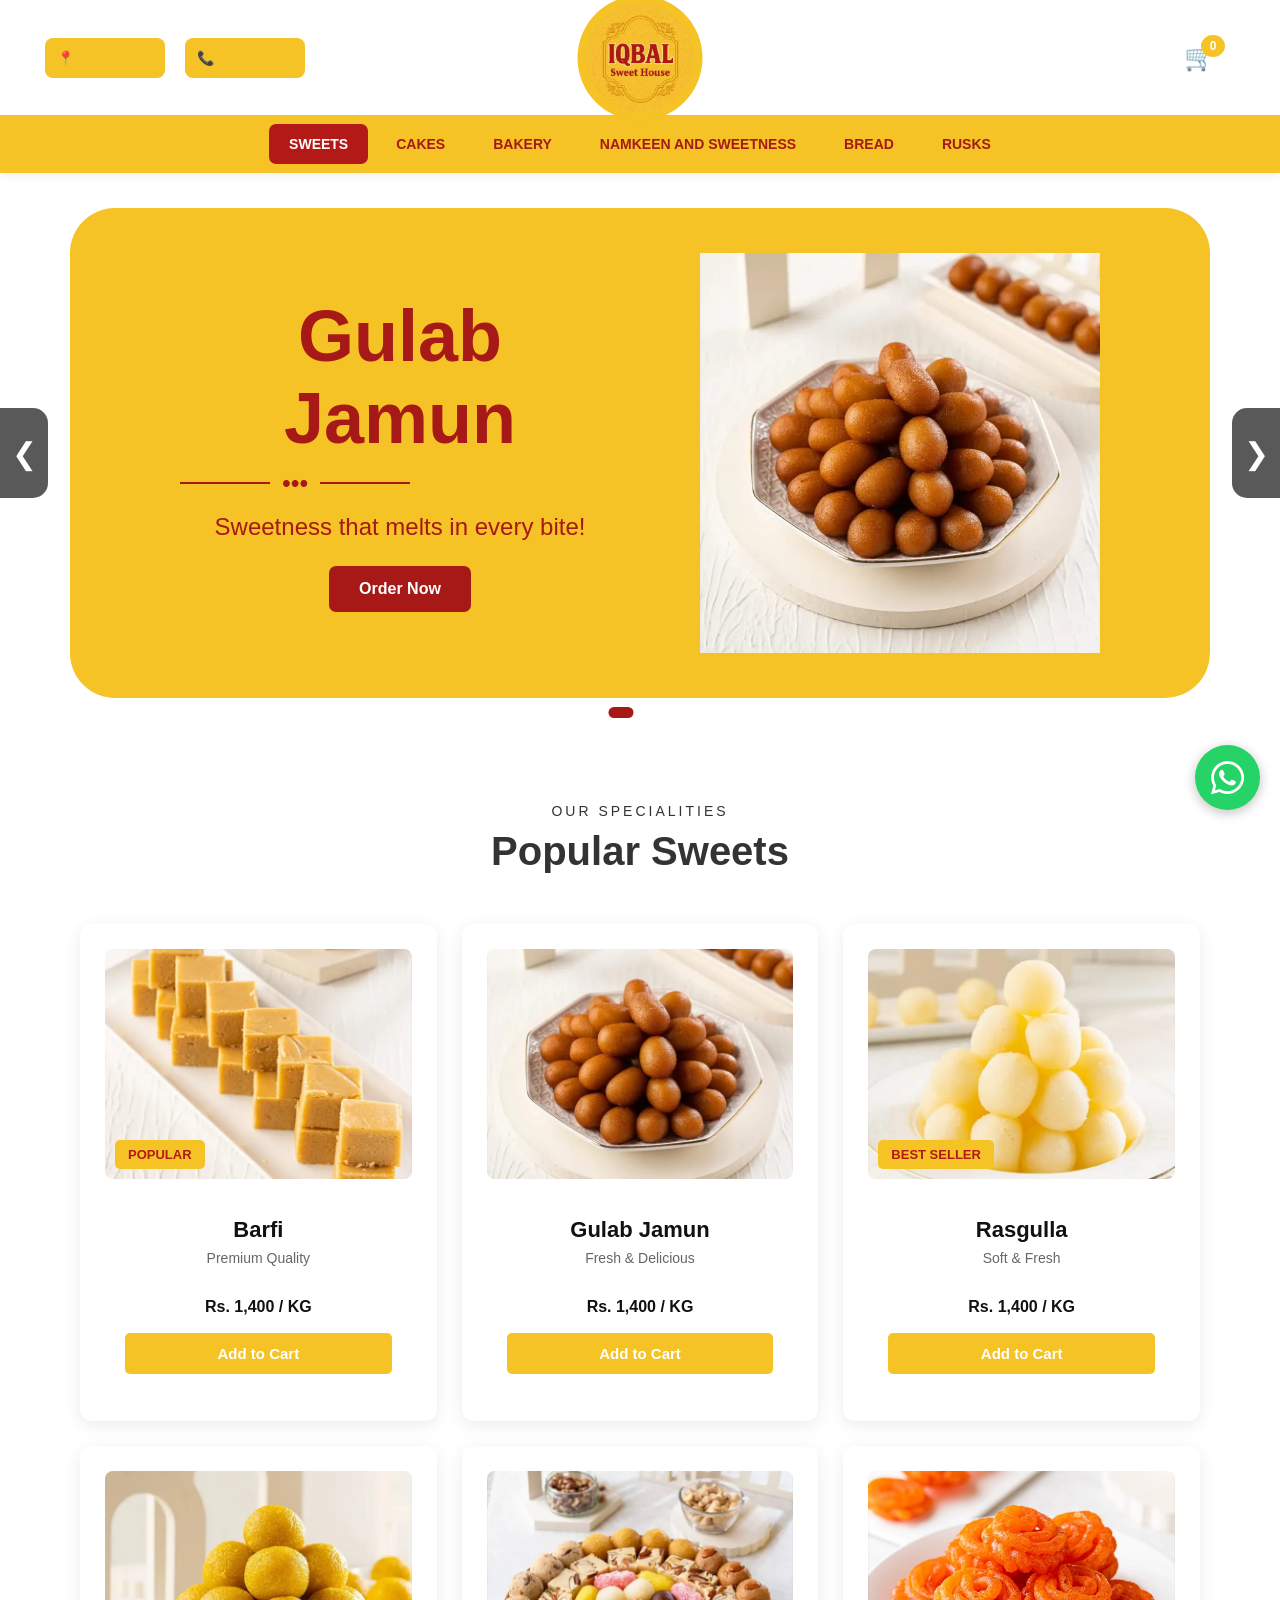
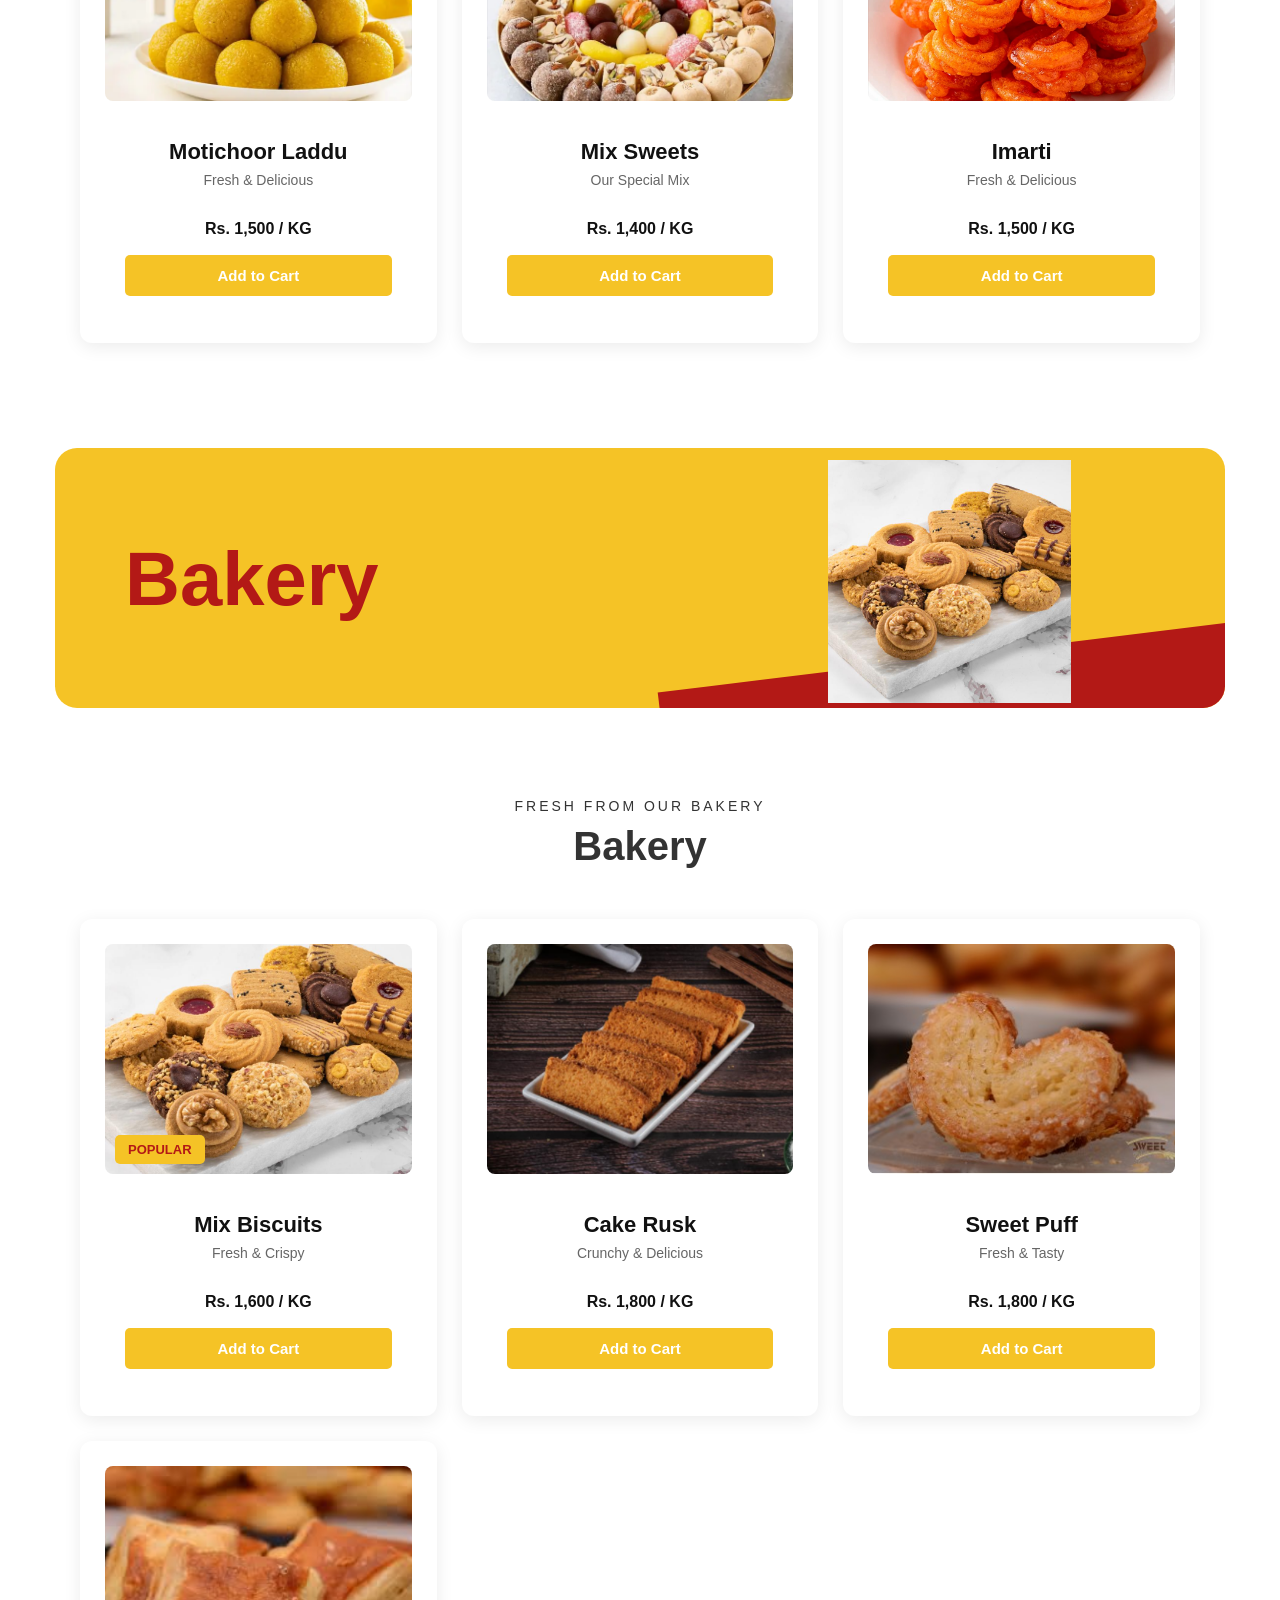
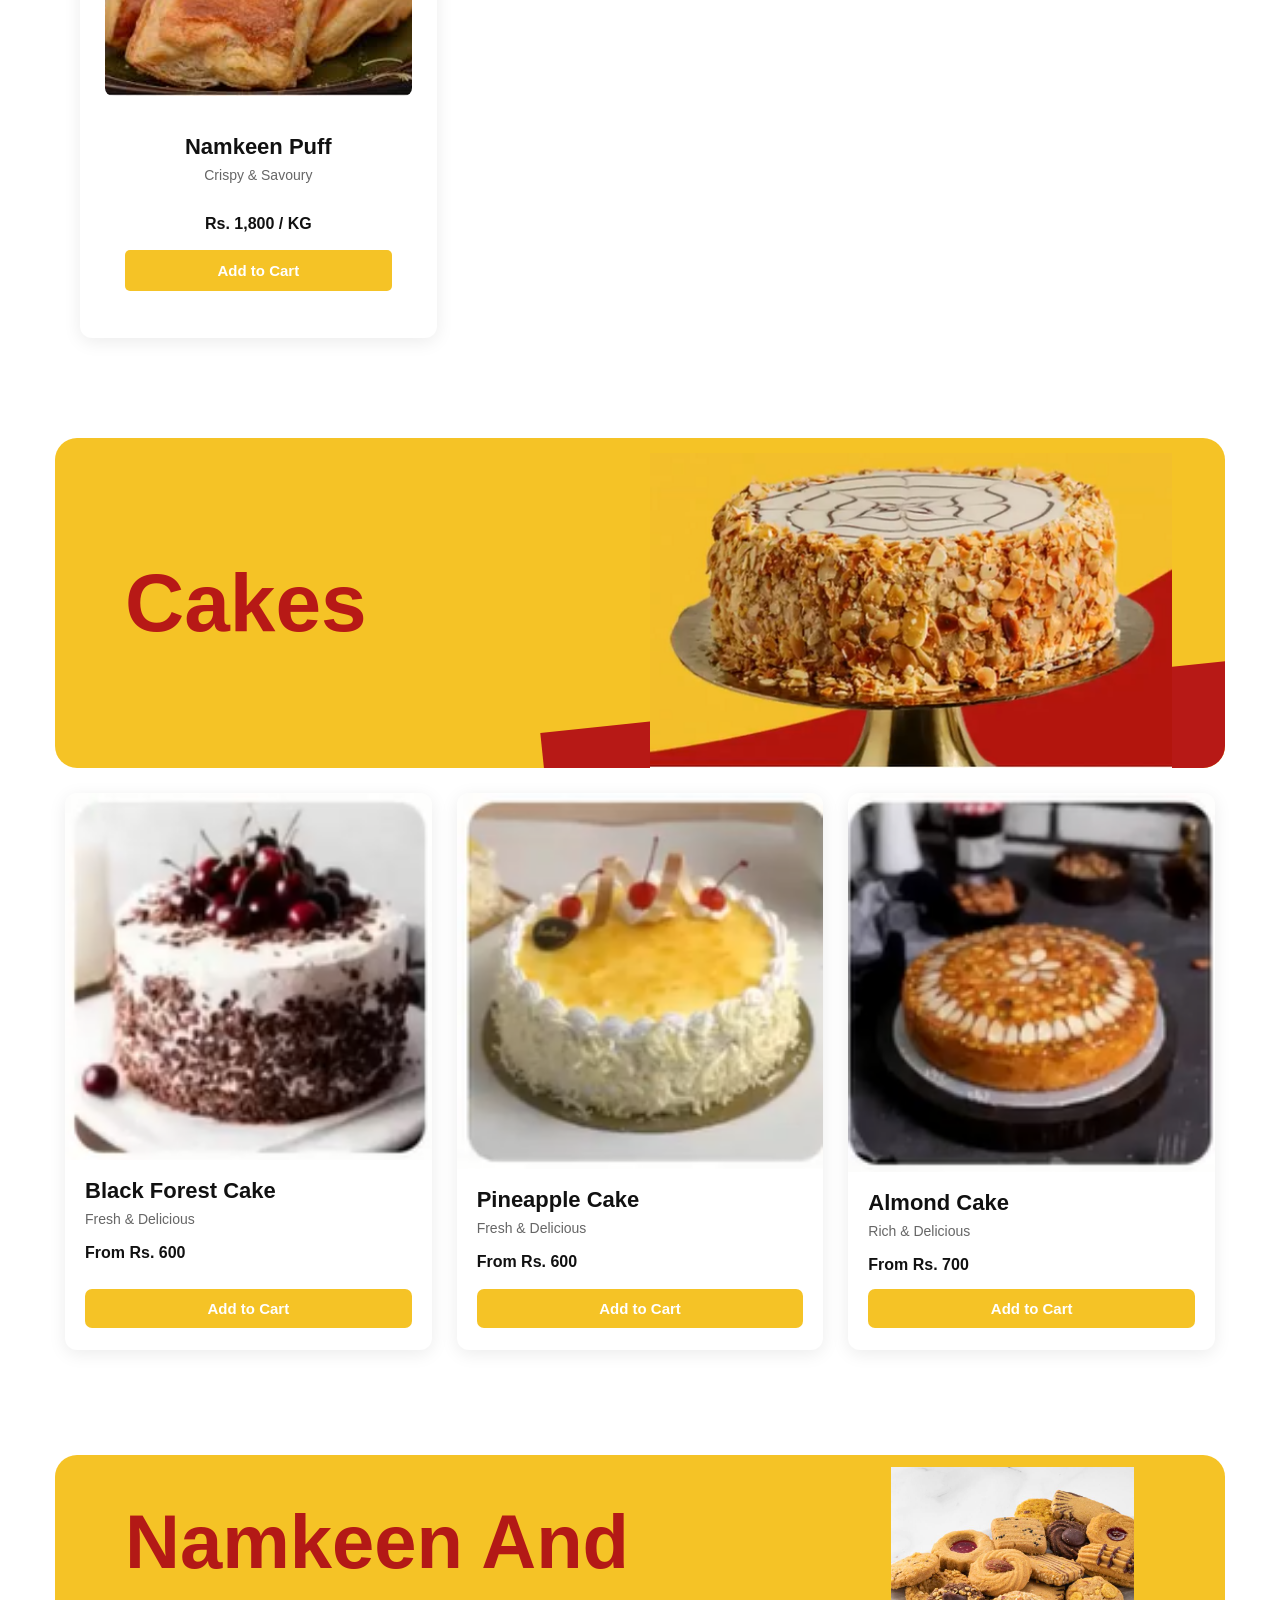
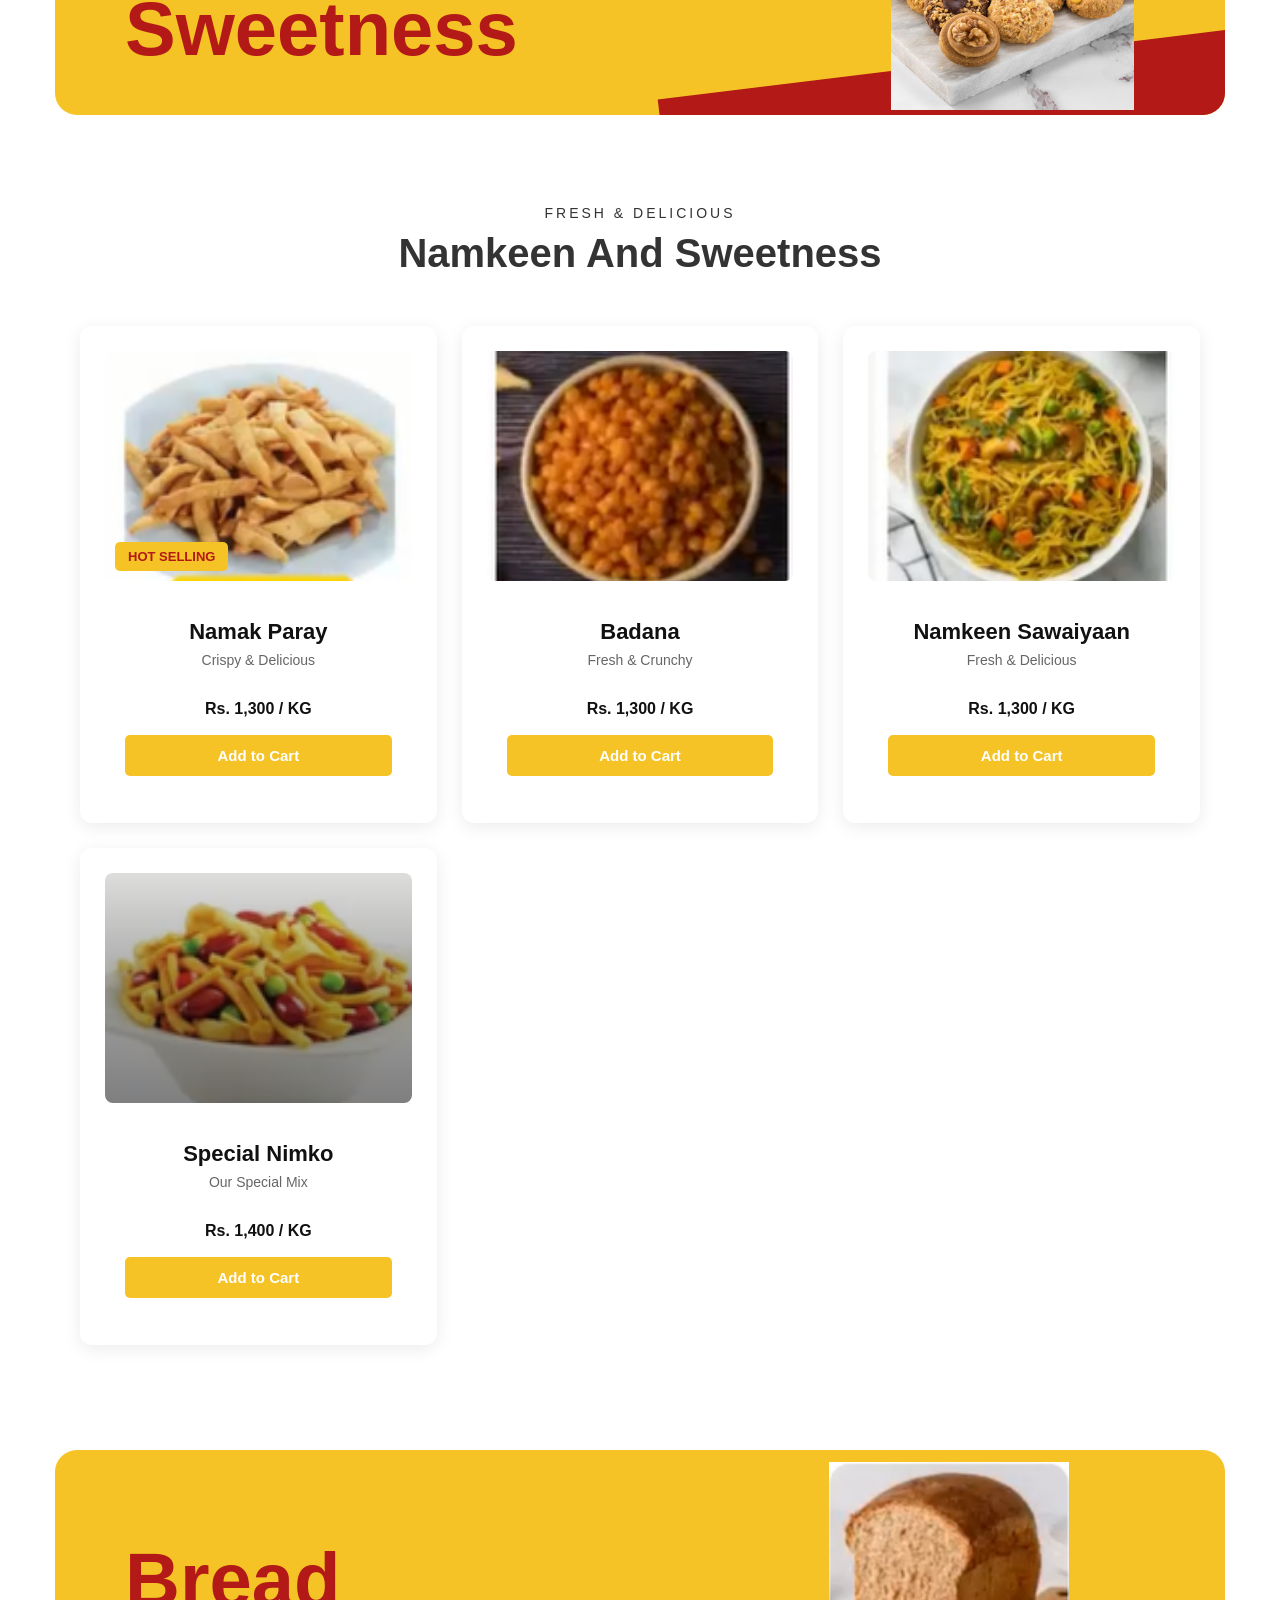
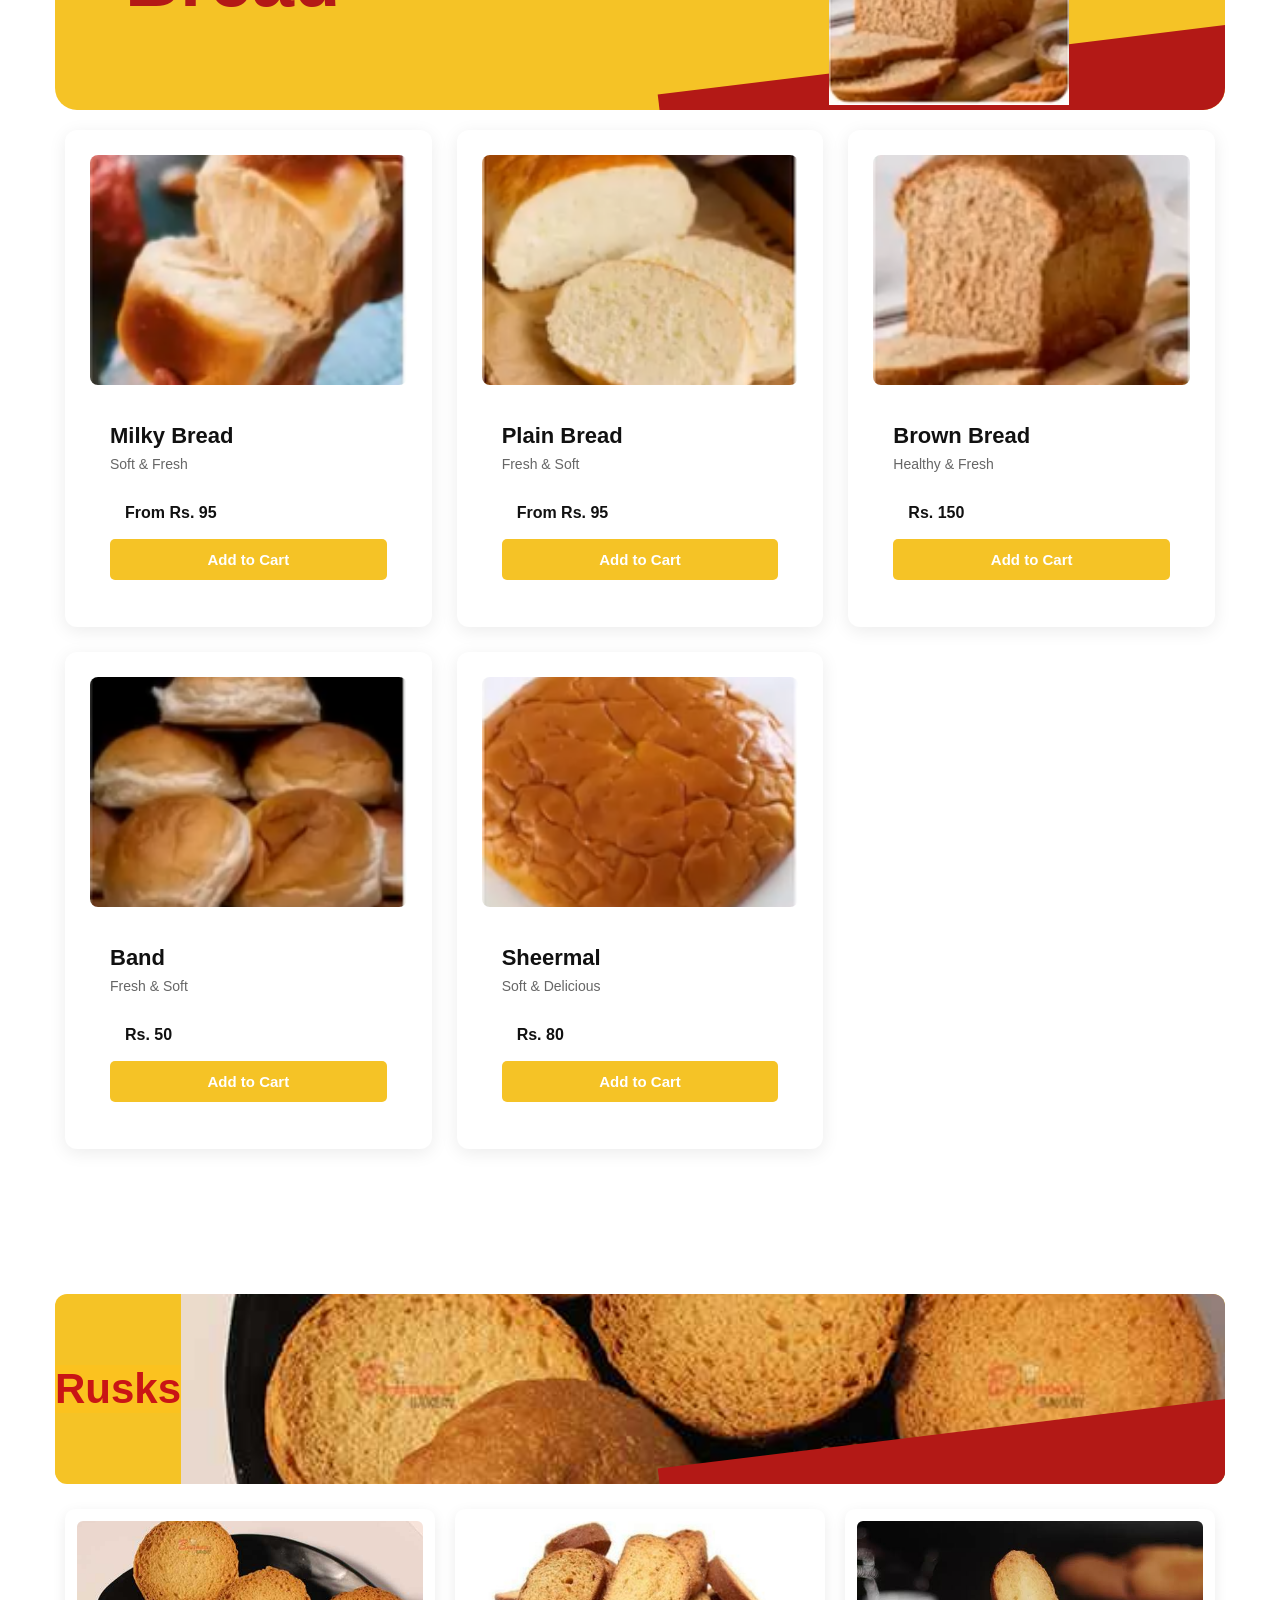
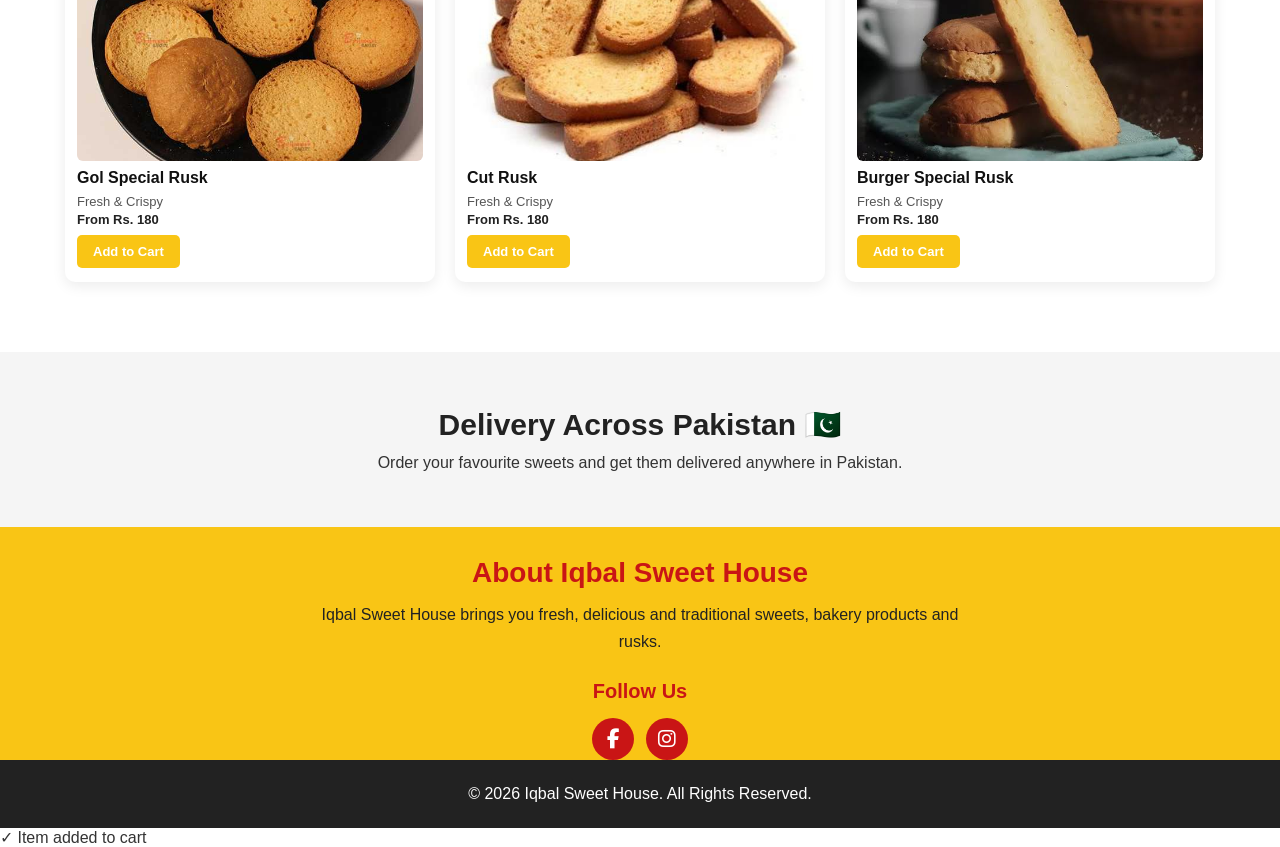
==== commit 849848c1: "Update index.html" ====
--- a/index.html
+++ b/index.html
@@ -4,6 +4,15 @@
 <head>
     <meta charset="UTF-8">
     <meta name="viewport" content="width=device-width, initial-scale=1.0">
+    <!-- Google tag (gtag.js) -->
+<script async src="https://www.googletagmanager.com/gtag/js?id=G-WPRD7I0KEB"></script>
+<script>
+  window.dataLayer = window.dataLayer || [];
+  function gtag(){dataLayer.push(arguments);}
+  gtag('js', new Date());
+
+  gtag('config', 'G-WPRD7I0KEB');
+</script>
 
     <title>Iqbal Sweet House | Sahiwal Sweet Shop & Bakery</title>
     <meta name="description"
@@ -36,6 +45,7 @@
     
     
 </head>
+
 
 <body>
 
@@ -1755,4 +1765,4 @@
 
 </body>
 
-</html>+</html>
--- a/style.css
+++ b/style.css
@@ -5109,4 +5109,28 @@
 .product-card .add-cart-btn,
 .product-card button {
     margin-top: auto;
-}+}
+@media (max-width: 768px) {
+    .phone-btn {
+        position: absolute;
+        left: 98px;
+        top: 40px;
+
+        width: 50px;
+        height: 50px;
+
+        margin: 0;
+        padding: 0;
+
+        display: flex;
+        align-items: center;
+        justify-content: center;
+
+        font-size: 30px;
+        border-radius: 8px;
+    }
+
+    .phone-btn strong {
+        display: none;
+    }
+}
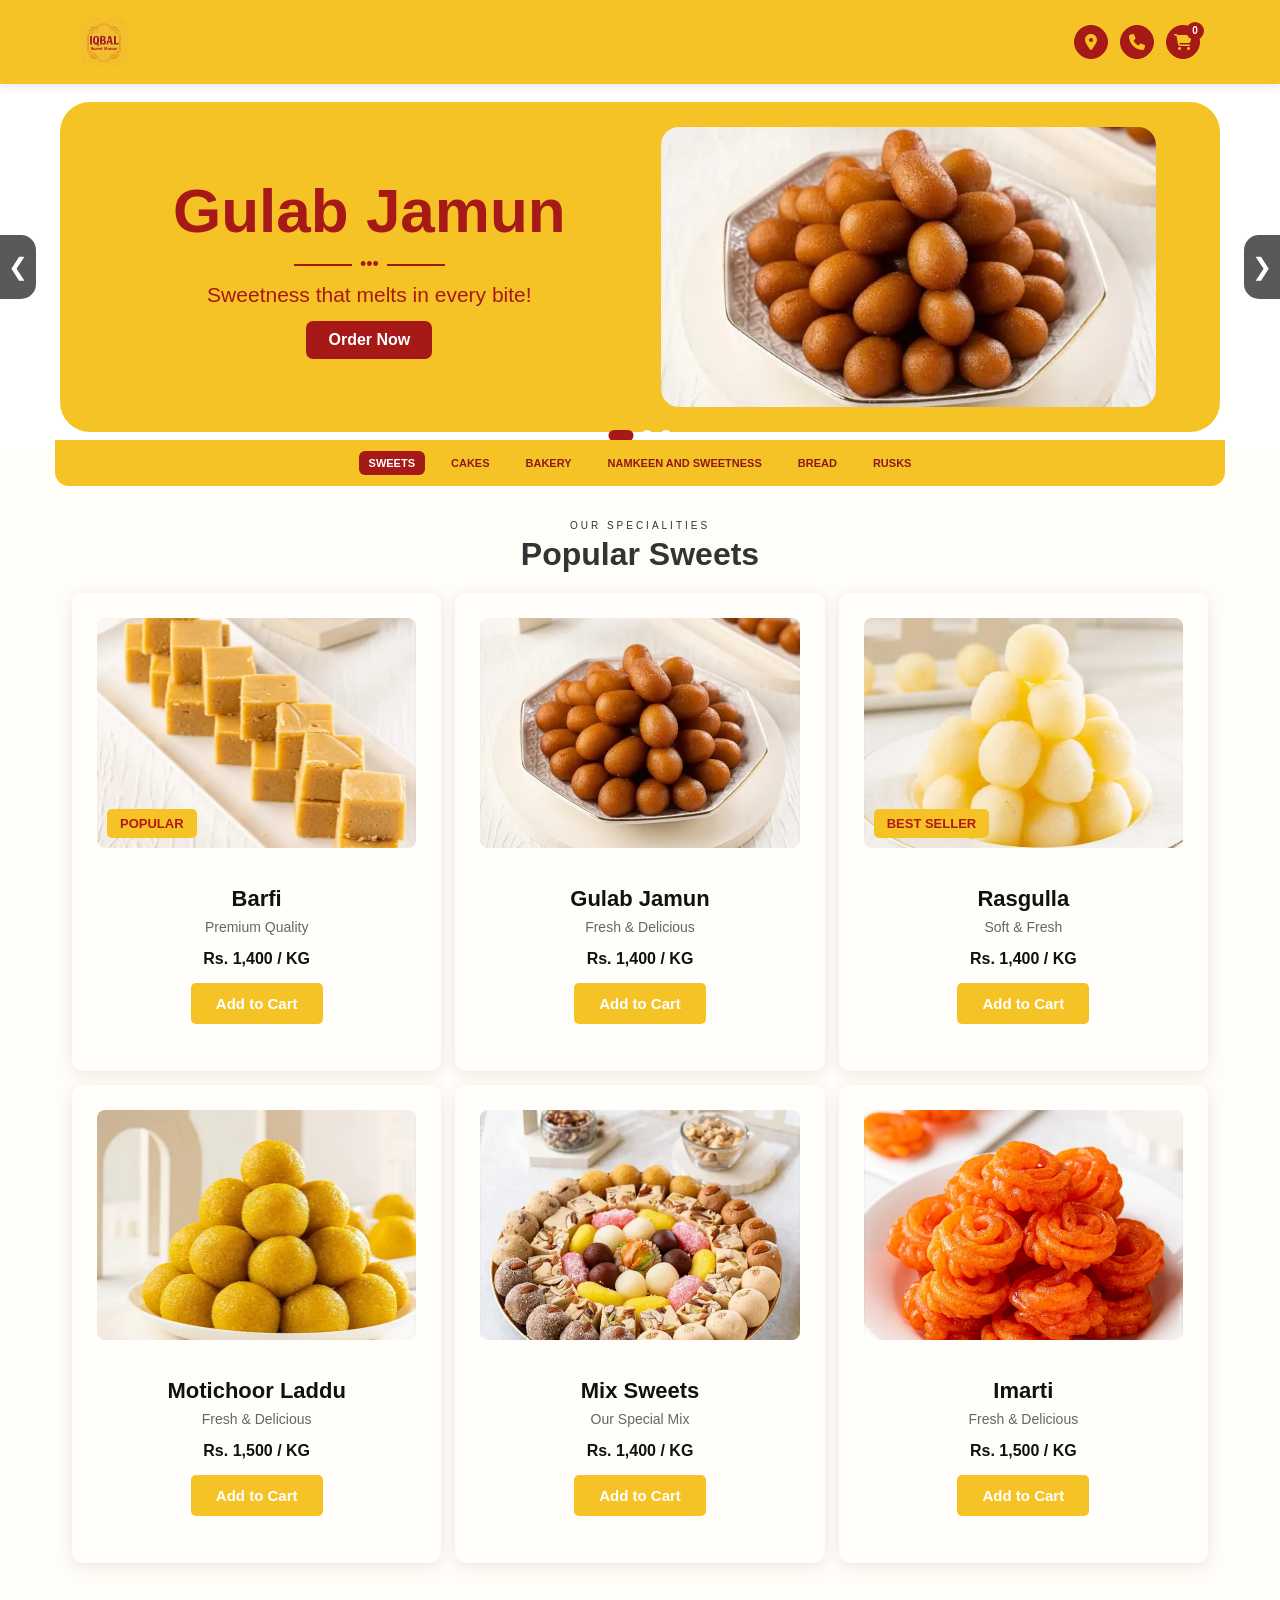
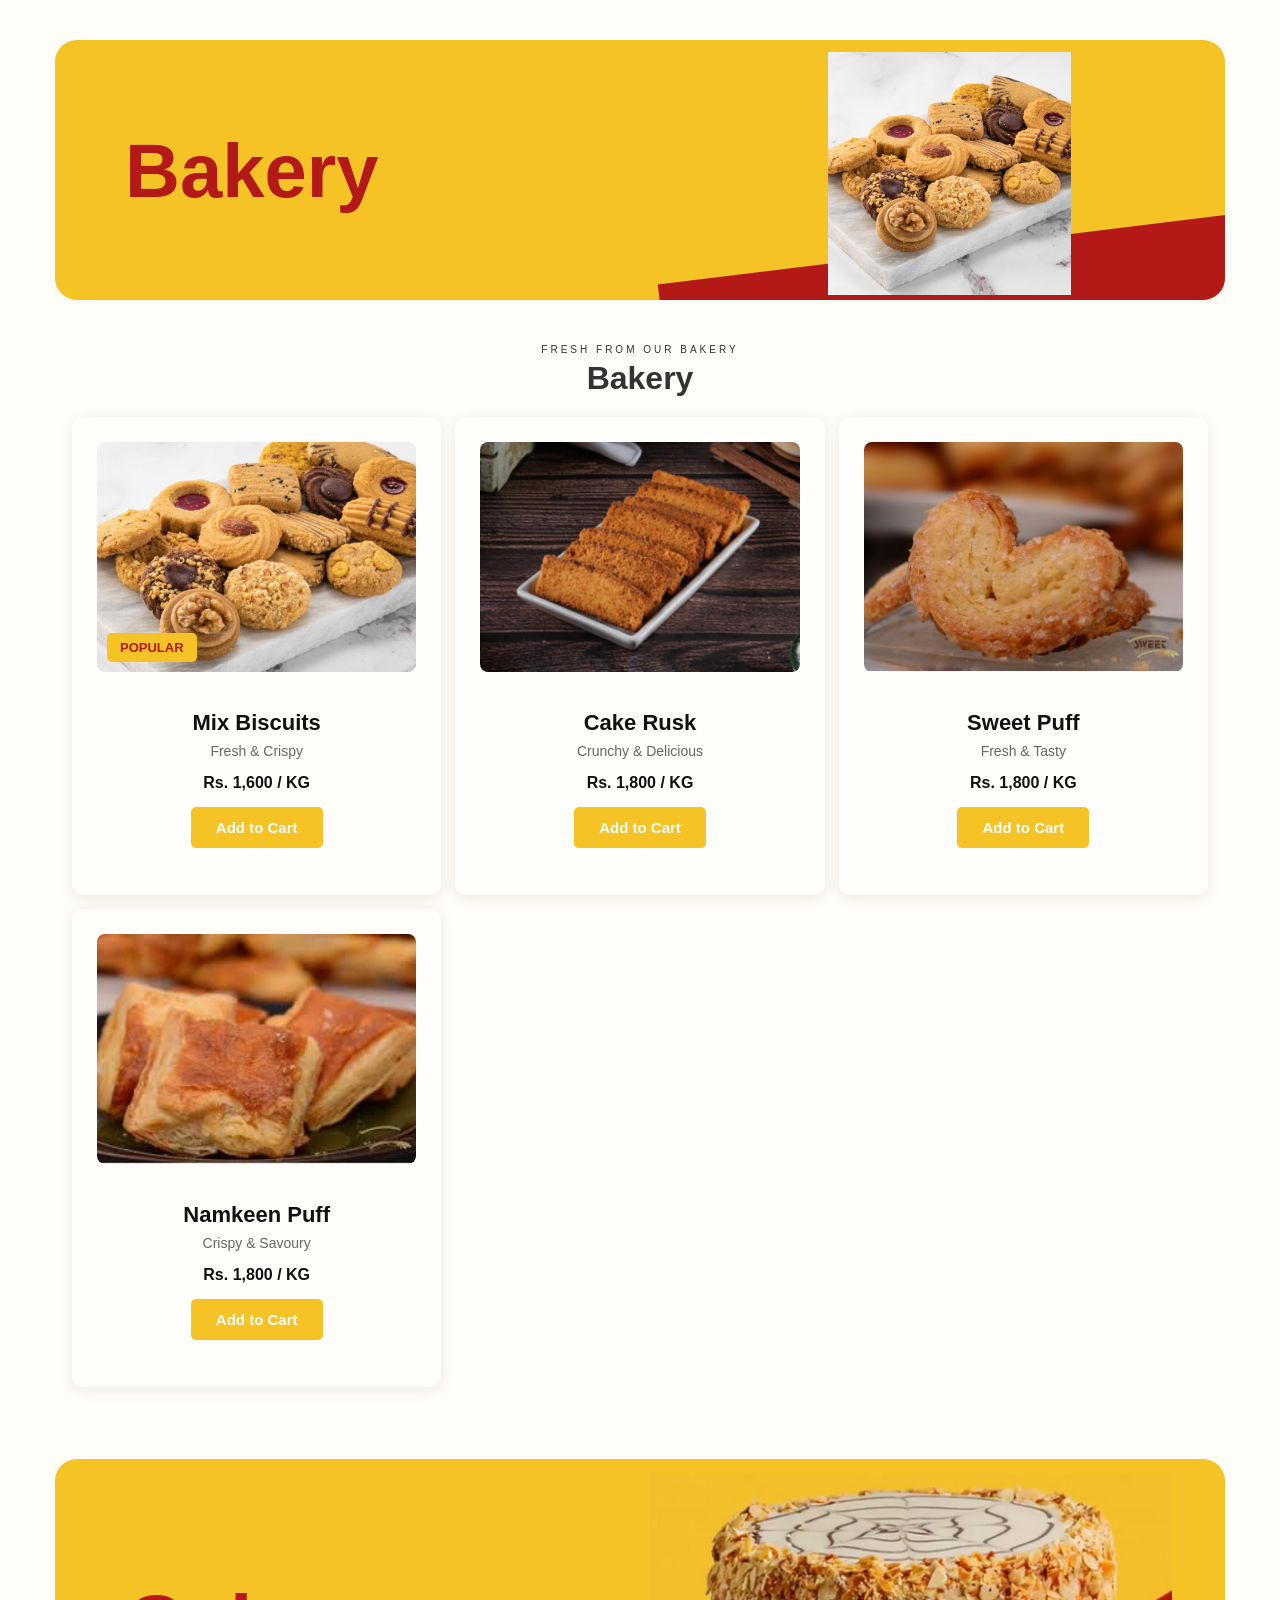
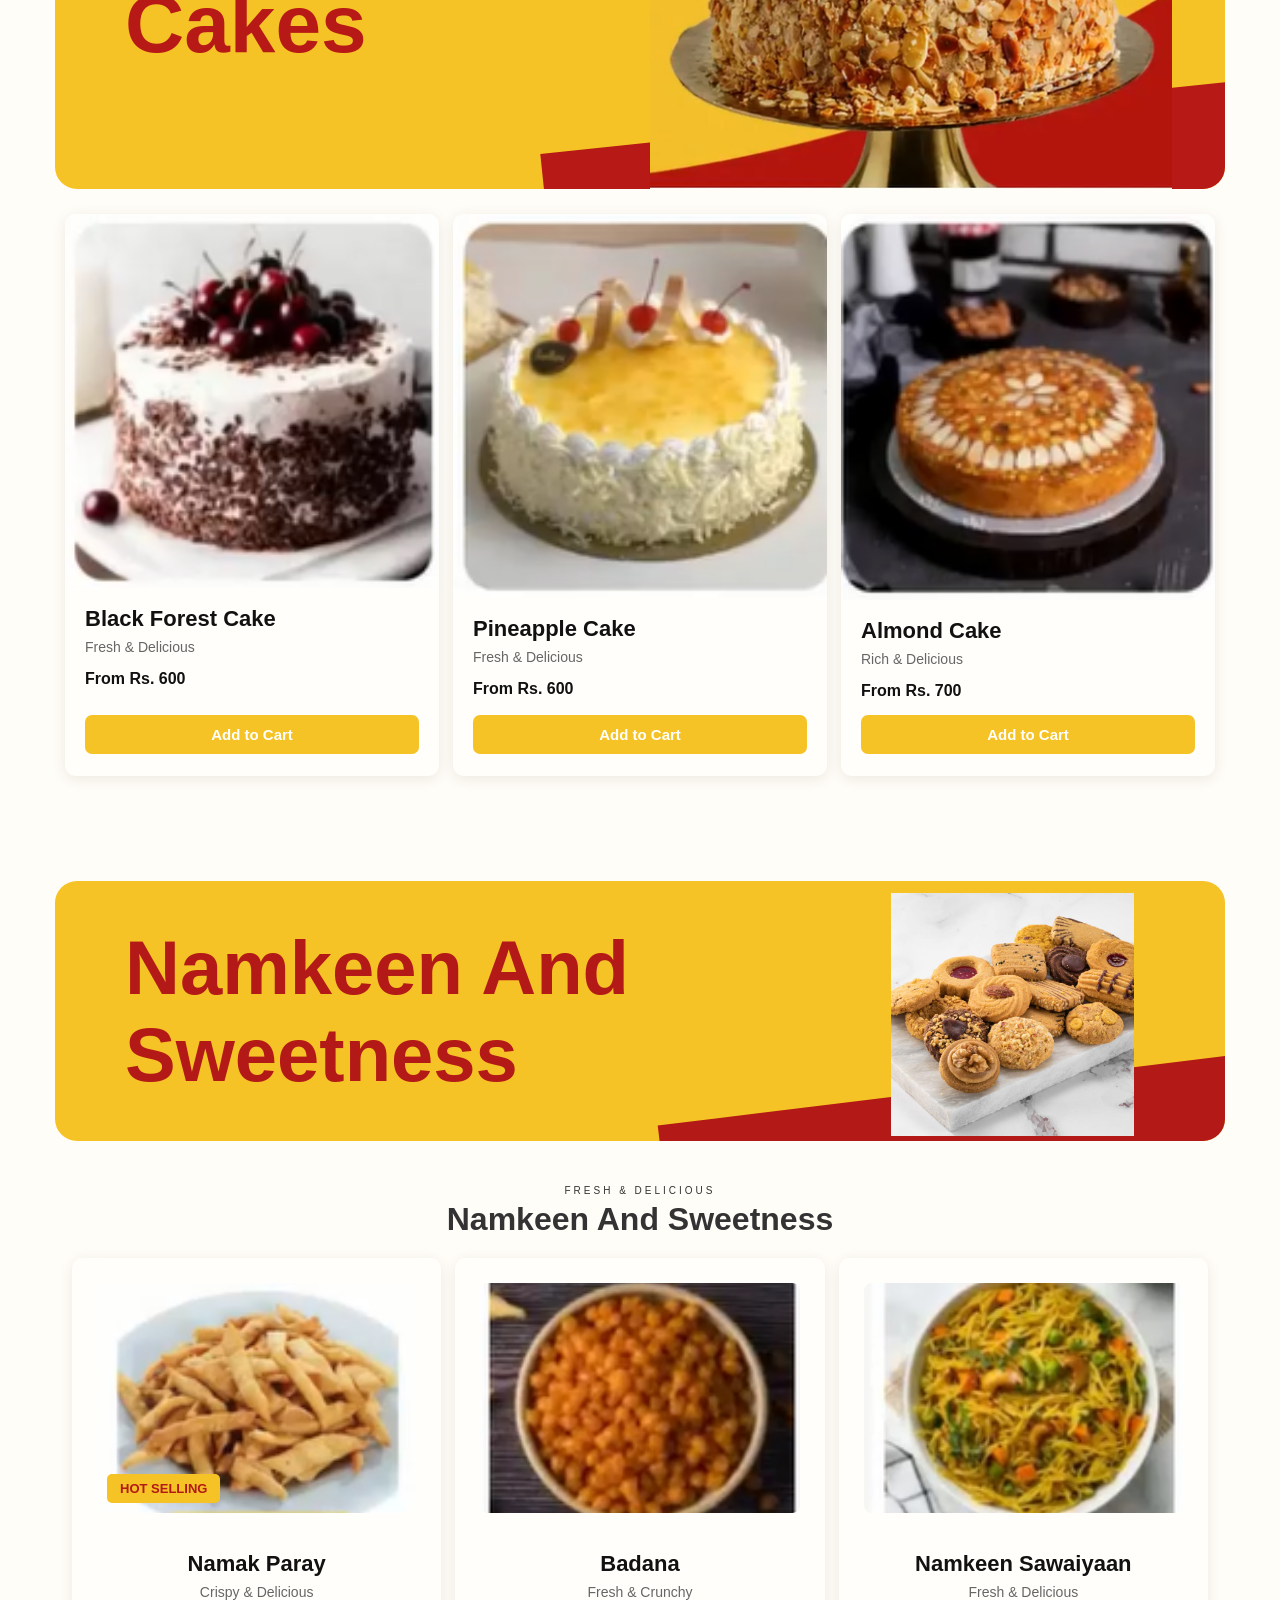
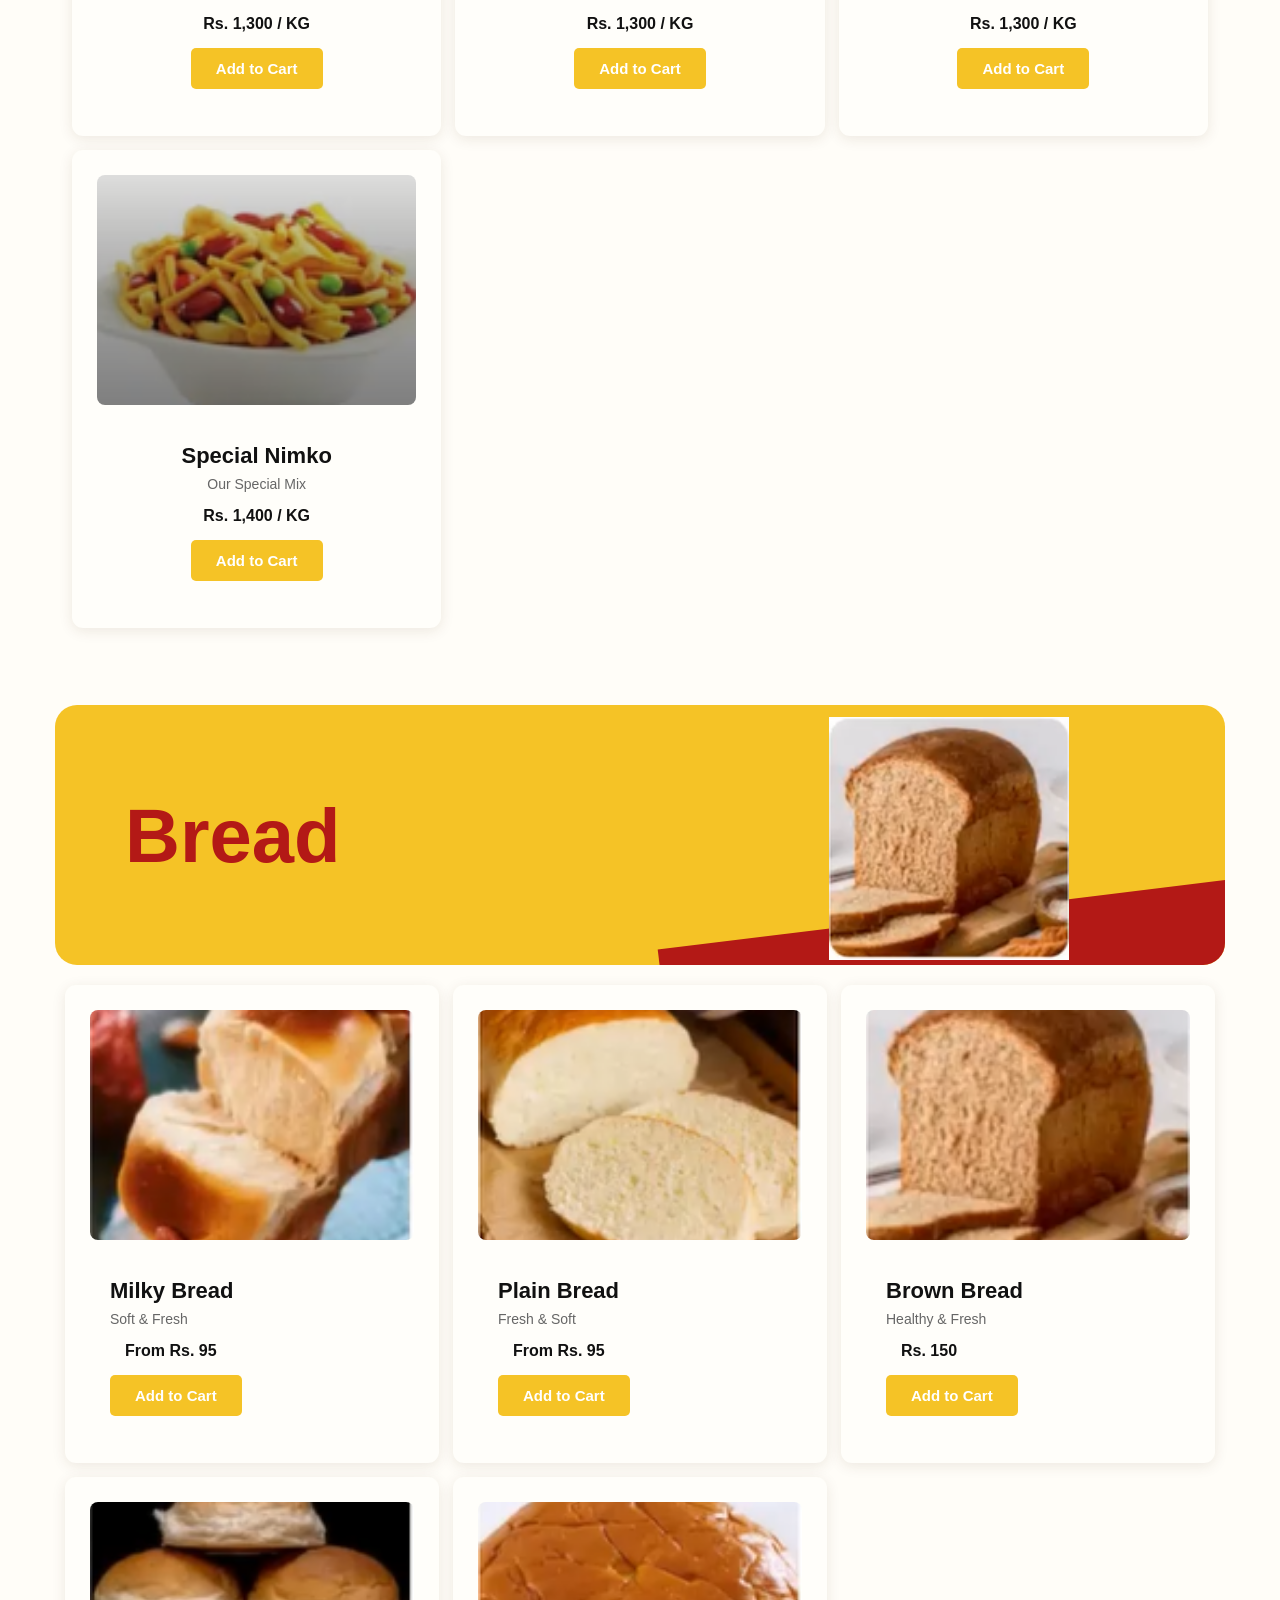
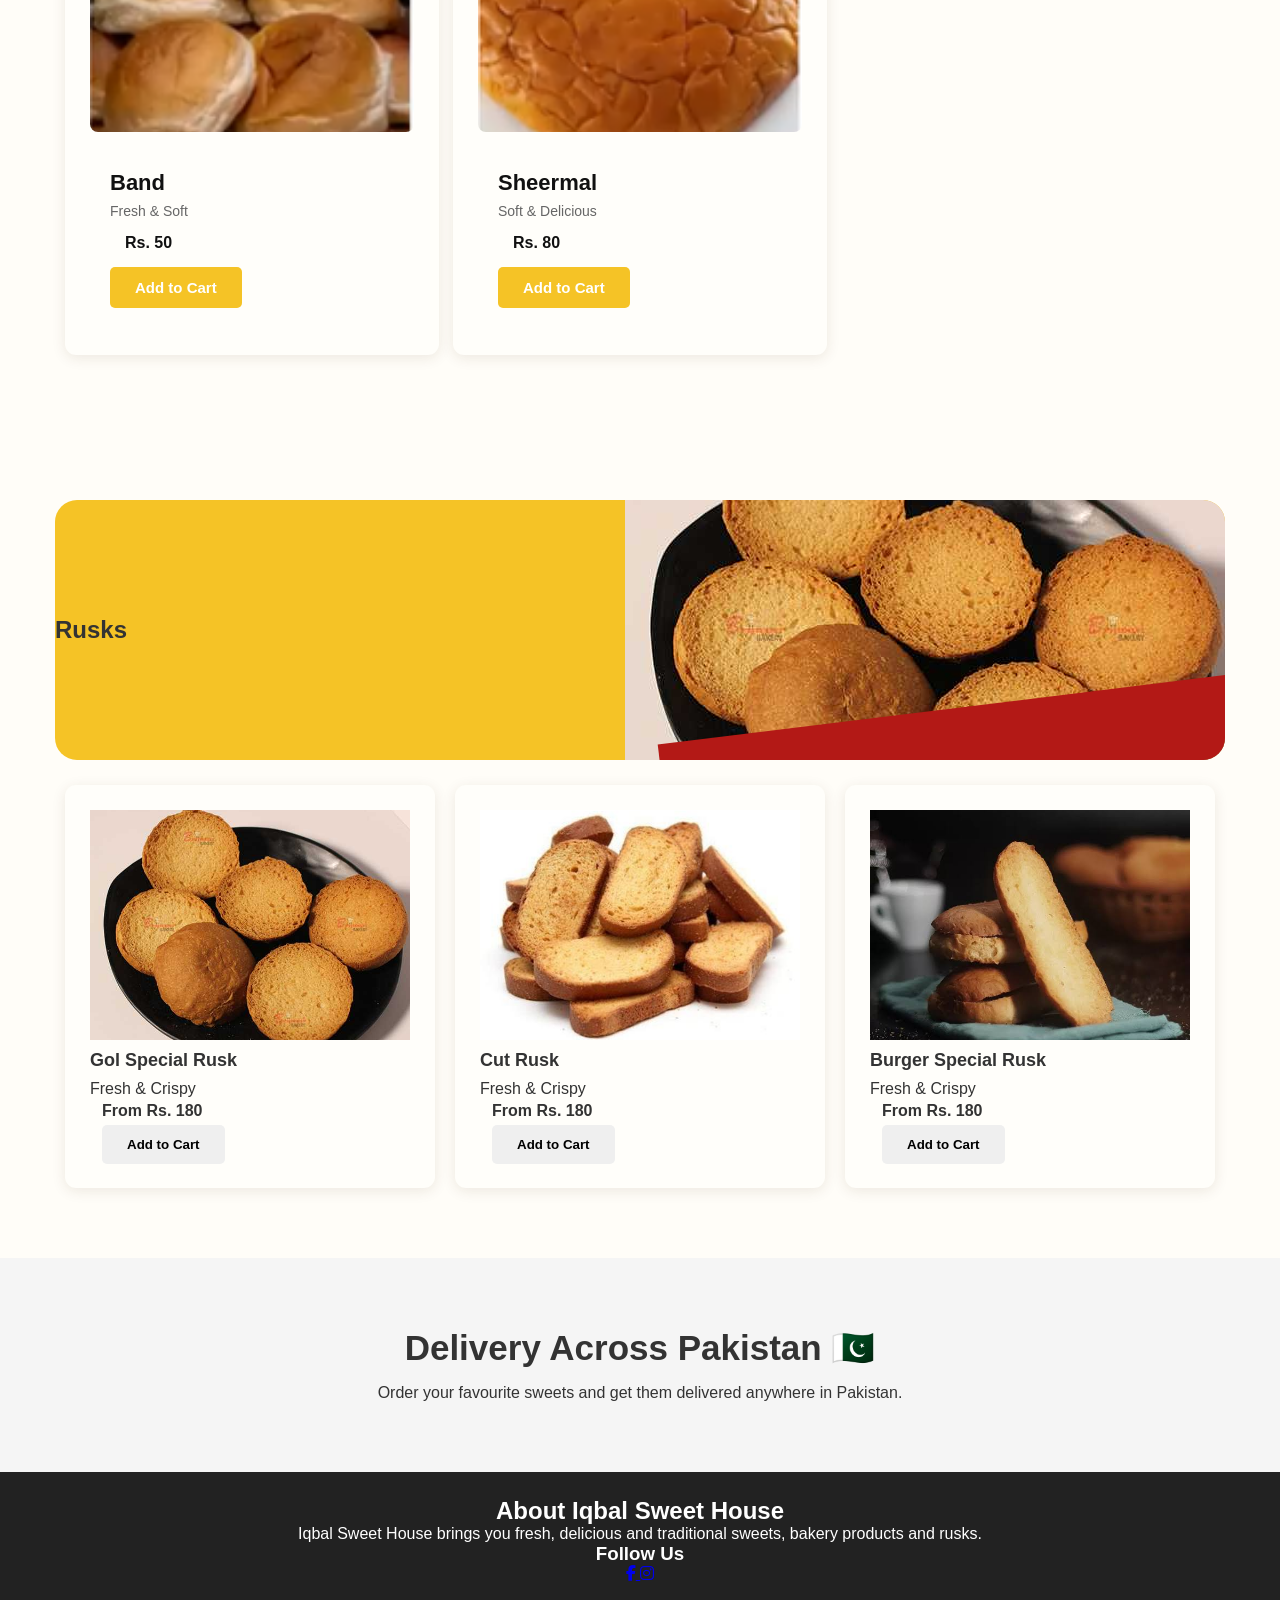
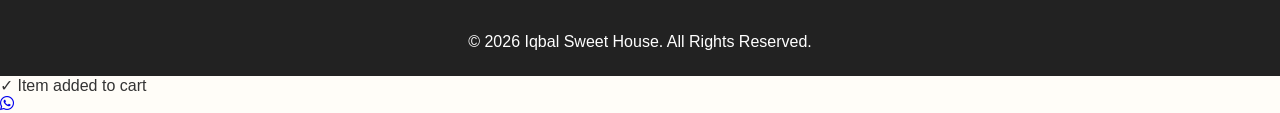
==== commit 6abdfe36: "Update index.html" ====
--- a/index.html
+++ b/index.html
@@ -11,7 +11,7 @@
   function gtag(){dataLayer.push(arguments);}
   gtag('js', new Date());
 
-  gtag('config', 'G-WPRD7I0KEB');
+  gtag('config', 'G-WPRD71QKEB');
 </script>
 
     <title>Iqbal Sweet House | Sahiwal Sweet Shop & Bakery</title>
@@ -58,21 +58,22 @@
         <div class="top-header">
 
             <!-- Change Location -->
-          <a
-    href="https://share.google/YQTTo2uFdgDic8Qnb"
-    target="_blank"
+            <button
+    type="button"
     class="header-btn location-btn"
-    aria-label="Open Iqbal Sweet House location"
+    aria-label="Show Iqbal Sweet House branches"
+    aria-haspopup="dialog"
+    aria-controls="branches-modal"
+    onclick="openBranchesModal()"
 >
-    📍
-    
-</a>
+    <i class="fa-solid fa-location-dot" aria-hidden="true"></i>
+</button>
 
             <!-- Phone -->
            <a href="tel:03120606806"
    class="header-btn phone-btn"
    aria-label="Call Iqbal Sweet House">
-    📞
+    <i class="fa-solid fa-phone" aria-hidden="true"></i>
 </a>
 
             <!-- Logo -->
@@ -82,27 +83,34 @@
 
             <!-- Cart -->
             <a href="cart.html" class="cart-icon">
-                🛒
+                <i class="fa-solid fa-cart-shopping" aria-hidden="true"></i>
                 <span class="cart-count">0</span>
             </a>
 
         </div>
 
-
-        <!-- Category Navigation -->
-
-        <nav class="category-nav">
-
-            <a href="#sweets" class="active">SWEETS</a>
-            <a href="#cakes">CAKES</a>
-            <a href="#bakery">BAKERY</a>
-            <a href="#namkeen">NAMKEEN AND SWEETNESS</a>
-            <a href="#bread">BREAD</a>
-            <a href="#rusks">RUSKS</a>
-
-        </nav>
-
     </header>
+
+    <div id="branches-modal" class="branches-modal" role="dialog" aria-modal="true" aria-labelledby="branches-title" onclick="if (event.target === this) closeBranchesModal()">
+        <div class="branches-modal-card">
+            <button type="button" class="branches-modal-close" aria-label="Close branch locations" onclick="closeBranchesModal()">&times;</button>
+            <p class="branches-eyebrow">IQBAL SWEET HOUSE</p>
+            <h2 id="branches-title">Choose a Branch</h2>
+            <p class="branches-intro">Visit either of our Sahiwal branches.</p>
+            <div class="branch-list">
+                <article class="branch-item">
+                    <div class="branch-heading"><span class="branch-number">1</span><h3>Main Branch</h3></div>
+                    <p>Jinnah Chowk, Sadman Town, Sahiwal, 57000, Pakistan</p>
+                    <a href="https://share.google/YQTTo2uFdgDic8Qnb" target="_blank" rel="noopener noreferrer">Open in Google Maps <i class="fa-solid fa-arrow-up-right-from-square" aria-hidden="true"></i></a>
+                </article>
+                <article class="branch-item">
+                    <div class="branch-heading"><span class="branch-number">2</span><h3>Farid Town Branch</h3></div>
+                    <p>H, Farid Town, Main Market Farid Town, Sahiwal, 57000, Pakistan</p>
+                    <a href="https://www.google.com/maps/search/?api=1&amp;query=Iqbal+Sweet+House%2C+H%2C+Farid+Town%2C+Main+Market+Farid+Town%2C+Sahiwal%2C+57000%2C+Pakistan" target="_blank" rel="noopener noreferrer">Open in Google Maps <i class="fa-solid fa-arrow-up-right-from-square" aria-hidden="true"></i></a>
+                </article>
+            </div>
+        </div>
+    </div>
 
     <!-- =========================
      PRODUCT DETAIL POPUP
@@ -372,9 +380,14 @@
             </div>
 
         </section>
-
-
-
+        <nav class="category-nav hero-category-nav" aria-label="Product categories">
+            <a href="#sweets" class="active">SWEETS</a>
+            <a href="#cakes">CAKES</a>
+            <a href="#bakery">BAKERY</a>
+            <a href="#namkeen">NAMKEEN AND SWEETNESS</a>
+            <a href="#bread">BREAD</a>
+            <a href="#rusks">RUSKS</a>
+        </nav>
         <!-- =========================
              POPULAR SWEETS
              ========================= -->
@@ -1762,6 +1775,7 @@
     aria-label="Chat on WhatsApp">
     <i class="fab fa-whatsapp"></i>
 </a>
+<script type="module" src="firebase-config.js"></script>
 
 </body>
 
--- a/style.css
+++ b/style.css
@@ -2701,215 +2701,197 @@
 .whatsapp-order-btn:hover {
     background: #128c2f;
 }
-/* =====================================================
-   FINAL HEADER POLISH
-   ===================================================== */
-
+/* Consolidated homepage header layout. */
 .site-header {
     width: 100%;
-    background: #ffffff;
     position: sticky;
     top: 0;
     z-index: 1000;
-}
-
-.top-header {
-    min-height: 110px;
-    max-width: 1400px;
+    background: #f5c326;
+    box-shadow: 0 2px 10px rgba(63, 49, 21, .12);
+}
+
+.site-header .top-header {
+    width: min(100%, 1200px);
+    min-height: 76px;
     margin: 0 auto;
-
-    display: flex;
-    align-items: center;
-    justify-content: space-between;
-
-    padding: 0 35px;
+    padding: 7px clamp(16px, 4vw, 36px);
+    display: flex;
+    align-items: center;
+    justify-content: flex-start;
+    gap: 14px;
     position: relative;
 }
 
-.main-logo {
-    position: absolute;
-
-    left: 50%;
-    top: 50%;
-
-    transform: translate(-50%, -50%);
-
-    width: 125px;
-    height: 125px;
-
+.site-header .top-header .main-logo {
+    position: static;
+    inset: auto;
+    order: 0;
+    flex: 0 0 62px;
+    width: 62px;
+    height: 62px;
+    margin: 0 auto 0 0;
+    transform: none;
+    display: flex;
+    align-items: center;
+    justify-content: center;
     border-radius: 50%;
-
-    display: flex;
-    align-items: center;
-    justify-content: center;
-
-    background: #f5c326;
-}
-
-.main-logo img {
-    width: 108px !important;
-    height: 108px !important;
-
+    background: transparent;
+}
+
+.site-header .top-header .main-logo img {
+    display: block;
+    width: 62px !important;
+    height: 62px !important;
+    max-width: 100%;
+    max-height: 100% !important;
     object-fit: contain;
     border-radius: 50%;
-
-    display: block;
-}
-
-.header-btn {
+}
+
+.site-header .top-header .location-btn,
+.site-header .top-header .phone-btn,
+.site-header .top-header .cart-icon {
+    order: 1;
+    flex: 0 0 40px;
+    width: 40px;
+    min-width: 40px;
+    height: 40px;
+    min-height: 40px;
+    margin: 0;
+    padding: 0;
+    display: inline-grid;
+    place-items: center;
+    border: 0;
+    border-radius: 50%;
+    background: transparent;
+    color: #8f1919;
+    text-decoration: none;
+    cursor: pointer;
+}
+
+.site-header .top-header .location-btn { margin-left: auto; }
+.site-header .top-header .phone-btn { order: 2; }
+.site-header .top-header .cart-icon { order: 3; font-size: 24px; }
+.site-header .top-header .location-btn i,
+.site-header .top-header .phone-btn i,
+.site-header .top-header .cart-icon > i {
+    color: inherit;
+    font-size: 22px;
+}
+.site-header .top-header .cart-count {
+    top: 0;
+    right: -3px;
+    min-width: 18px;
+    width: auto;
+    height: 18px;
+    padding: 0 4px;
+    display: flex;
+    align-items: center;
+    justify-content: center;
+    border-radius: 999px;
+    background: #a71916;
+    color: #fff;
+    font-size: 10px;
+    line-height: 1;
+}
+
+.site-header .category-nav {
+    width: 100%;
+    min-height: 42px;
+    margin: 0 auto;
+    padding: 4px clamp(10px, 3vw, 24px) 7px;
+    display: flex;
+    align-items: center;
+    justify-content: center;
+    gap: clamp(4px, 1.5vw, 16px);
+    overflow-x: auto;
+    flex-wrap: nowrap;
     background: #f5c326;
-    color: #ffffff;
-
-    border: none;
-    border-radius: 8px;
-
-    padding: 12px 18px;
-
-    display: flex;
-    align-items: center;
-    gap: 9px;
-
+    scrollbar-width: none;
+}
+.site-header .category-nav::-webkit-scrollbar { display: none; }
+.site-header .category-nav a {
+    flex: 0 0 auto;
+    padding: 6px 10px;
+    border-radius: 6px;
+    color: #8f1919;
+    font-size: 11px;
+    font-weight: 700;
+    letter-spacing: .15px;
     text-decoration: none;
-
-    font-size: 15px;
-    font-weight: bold;
-}
-
-.header-btn span {
-    display: flex;
-    flex-direction: column;
-    align-items: flex-start;
-}
-
-.header-btn small {
-    font-size: 11px;
-    margin-top: 2px;
-}
-
-.cart-icon {
-    position: relative;
-
-    color: #111111;
-
-    font-size: 31px;
-
-    text-decoration: none;
-
-    margin-right: 20px;
-}
-
-.cart-count {
-    position: absolute;
-
-    top: -8px;
-    right: -10px;
-
-    min-width: 22px;
-    height: 22px;
-
-    padding: 0 5px;
-
-    background: #f5c326;
-    color: #ffffff;
-
-    border-radius: 50%;
-
-    display: flex;
-    align-items: center;
-    justify-content: center;
-
-    font-size: 12px;
-    font-weight: bold;
-}
-
-.category-nav {
-    min-height: 58px;
-
-    background: #f5c326;
-
-    display: flex;
-    justify-content: center;
-    align-items: center;
-
-    gap: 8px;
-
-    padding: 8px 20px;
-}
-
-.category-nav a {
-    color: #a71916;
-
-    text-decoration: none;
-
-    font-size: 14px;
-    font-weight: bold;
-
-    padding: 12px 20px;
-
-    border-radius: 7px;
-
-    transition: 0.2s;
-}
-
-.category-nav a:hover,
-.category-nav a.active {
-    background: #b31916;
-    color: #ffffff;
-}
-
-
-/* =====================================================
-   MOBILE HEADER
-   ===================================================== */
+    white-space: nowrap;
+    transition: background-color .2s, color .2s;
+}
+.site-header .category-nav a:hover,
+.site-header .category-nav a.active {
+    background: #a71916;
+    color: #fff;
+}
+.site-header .top-header .location-btn:hover,
+.site-header .top-header .phone-btn:hover,
+.site-header .top-header .cart-icon:hover {
+    color: #641313;
+}
+.site-header a:focus-visible,
+.site-header button:focus-visible {
+    outline: 2px solid #641313;
+    outline-offset: 2px;
+}
 
 @media (max-width: 768px) {
-
-    .top-header {
-        min-height: 85px;
-        padding: 0 15px;
-    }
-
-    .main-logo {
-        width: 82px;
-        height: 82px;
-    }
-
-    .main-logo img {
-        width: 70px !important;
-        height: 70px !important;
-    }
-
-    .header-btn {
-        padding: 9px 11px;
-        font-size: 12px;
-    }
-
-    .header-btn small {
-        font-size: 9px;
-    }
-
-    .cart-icon {
-        font-size: 26px;
-        margin-right: 5px;
-    }
-
-    .category-nav {
-        overflow-x: auto;
+    .site-header .top-header {
+        min-height: 64px;
+        padding: 5px 14px;
+        gap: 7px;
+    }
+    .site-header .top-header .main-logo,
+    .site-header .top-header .main-logo img {
+        flex-basis: 52px;
+        width: 52px !important;
+        height: 52px !important;
+        max-height: 52px !important;
+    }
+    .site-header .top-header .location-btn,
+    .site-header .top-header .phone-btn,
+    .site-header .top-header .cart-icon {
+        flex-basis: 36px;
+        width: 36px;
+        min-width: 36px;
+        height: 36px;
+        min-height: 36px;
+    }
+    .site-header .top-header .location-btn i,
+    .site-header .top-header .phone-btn i,
+    .site-header .top-header .cart-icon > i { font-size: 19px; }
+    .site-header .category-nav {
+        min-height: 38px;
         justify-content: flex-start;
-
-        white-space: nowrap;
-
-        padding: 6px 10px;
-    }
-
-    .category-nav a {
-        flex: 0 0 auto;
-
-        padding: 10px 14px;
-
-        font-size: 12px;
-    }
-
+        gap: 3px;
+        padding: 3px 8px 6px;
+    }
+    .site-header .category-nav a { padding: 5px 8px; font-size: 9px; }
+}
+
+@media (max-width: 360px) {
+    .site-header .top-header { padding-right: 9px; padding-left: 9px; gap: 5px; }
+    .site-header .top-header .main-logo,
+    .site-header .top-header .main-logo img {
+        flex-basis: 46px;
+        width: 46px !important;
+        height: 46px !important;
+        max-height: 46px !important;
+    }
+    .site-header .top-header .location-btn,
+    .site-header .top-header .phone-btn,
+    .site-header .top-header .cart-icon {
+        flex-basis: 33px;
+        width: 33px;
+        min-width: 33px;
+        height: 33px;
+        min-height: 33px;
+    }
+    .site-header .category-nav a { padding-right: 7px; padding-left: 7px; font-size: 8px; }
 }
 /* =========================
    VIEW CART - FINAL
@@ -3850,60 +3832,3791 @@
         height: 250px;
     }
 }
-/* =========================
-   RUSKS BANNER - SAME AS BREAD
-   ========================= */
-
-/* =========================
-   RUSKS BANNER - SAME AS BREAD
-   ========================= */
-
-.rusks-banner {
-    overflow: hidden;
-}
-
-.rusks-banner img {
+
+/* Restore the cream floral page treatment used across product browsing. */
+body {
+    background-color: #fffdf8;
+    background-image: url("images/floral-watermark.svg");
+    background-repeat: repeat;
+    background-size: 180px 180px;
+    background-attachment: fixed;
+}
+
+.sweets-section,
+.category-section {
+    background-color: transparent;
+}
+
+/* Keep the desktop hero in proportion with the compact homepage header. */
+@media (min-width: 669px) {
+    .hero { min-height: 0; padding: 24px 36px; }
+    .hero-slider { max-width: 1080px; }
+    .hero-slide { min-height: 380px; padding: 32px 52px; border-radius: 38px; }
+    .hero-text { width: 46%; padding-left: 24px; }
+    .hero-text h1 { font-size: 58px; }
+    .hero-text p { font-size: 20px; margin: 12px 0 20px; }
+    .hero-decoration { font-size: 21px; gap: 10px; }
+    .hero-decoration span { width: 70px; }
+    .hero-image { width: 46%; height: 320px; }
+    .hero-image img { border-radius: 20px; }
+    .hero-btn { padding: 11px 25px; }
+}
+
+/* Branch picker opened from the header location button. */
+.top-header .location-btn { cursor: pointer; font-family: inherit; }
+.branches-modal {
+    position: fixed;
+    inset: 0;
+    z-index: 12000;
+    display: none;
+    align-items: center;
+    justify-content: center;
+    padding: 20px;
+    background: rgba(28, 17, 12, .62);
+    backdrop-filter: blur(5px);
+}
+.branches-modal.show { display: flex; }
+.branches-modal-card {
+    position: relative;
+    width: min(100%, 560px);
+    max-height: min(90vh, 760px);
+    overflow-y: auto;
+    padding: 34px;
+    border: 1px solid rgba(191, 151, 66, .4);
+    border-radius: 20px;
+    background: #fffdf8;
+    box-shadow: 0 22px 70px rgba(0, 0, 0, .28);
+}
+.branches-modal-close {
+    position: absolute;
+    top: 12px;
+    right: 14px;
+    width: 38px;
+    height: 38px;
+    border: 0;
+    border-radius: 50%;
+    background: #f5ecd8;
+    color: #7f151e;
+    font-size: 27px;
+    line-height: 1;
+    cursor: pointer;
+}
+.branches-eyebrow {
+    margin: 0 42px 6px 0;
+    color: #a7192b;
+    font-size: 11px;
+    font-weight: 800;
+    letter-spacing: 2px;
+}
+.branches-modal-card > h2 { margin: 0; color: #381b17; font-size: clamp(24px, 5vw, 32px); }
+.branches-intro { margin: 8px 0 22px; color: #75675c; font-size: 14px; }
+.branch-list { display: grid; gap: 13px; }
+.branch-item { padding: 18px; border: 1px solid #eadfc9; border-radius: 14px; background: #fffaf0; }
+.branch-heading { display: flex; align-items: center; gap: 10px; }
+.branch-number {
+    display: inline-grid;
+    width: 30px;
+    height: 30px;
+    flex: 0 0 30px;
+    place-items: center;
+    border-radius: 50%;
+    background: #a7192b;
+    color: #fff;
+    font-size: 14px;
+    font-weight: 700;
+}
+.branch-heading h3 { margin: 0; color: #381b17; font-size: 17px; }
+.branch-item > p { margin: 10px 0 14px 40px; color: #66574d; font-size: 14px; line-height: 1.55; }
+.branch-item > a {
+    display: inline-flex;
+    align-items: center;
+    gap: 8px;
+    margin-left: 40px;
+    color: #971923;
+    font-size: 13px;
+    font-weight: 700;
+    text-decoration: none;
+}
+.branch-item > a:hover { text-decoration: underline; }
+@media (max-width: 480px) {
+    .branches-modal { padding: 12px; }
+    .branches-modal-card { padding: 28px 18px 20px; border-radius: 16px; }
+    .branch-item { padding: 15px 13px; }
+    .branch-item > p,
+    .branch-item > a { margin-left: 0; }
+}
+* {
+    margin: 0;
+    padding: 0;
+    box-sizing: border-box;
+}
+
+body {
+    font-family: Arial, sans-serif;
+    color: #333;
+    background: #fff;
+}
+
+/* Navigation */
+header {
+    background: white;
+    box-shadow: 0 2px 10px rgba(0,0,0,0.08);
+    position: sticky;
+    top: 0;
+    z-index: 1000;
+}
+
+.navbar {
+    max-width: 1200px;
+    margin: auto;
+    padding: 18px 25px;
+
+    display: flex;
+    justify-content: space-between;
+    align-items: center;
+}
+
+.logo {
+    font-size: 25px;
+    font-weight: bold;
+}
+
+.nav-links {
+    display: flex;
+    gap: 25px;
+    list-style: none;
+}
+
+.nav-links a {
+    text-decoration: none;
+    color: #333;
+    font-weight: 600;
+}
+
+.nav-links a:hover {
+    opacity: 0.7;
+}
+
+/* Hero Section */
+.hero {
+    min-height: 600px;
+
+    display: flex;
+    justify-content: center;
+    align-items: center;
+
+    text-align: center;
+
+   background: #f5f5f5;
+}
+
+.hero-content {
+    color: white;
+    padding: 30px;
+}
+
+.welcome {
+    font-size: 15px;
+    letter-spacing: 5px;
+    margin-bottom: 15px;
+}
+
+.hero h1 {
+    font-size: 55px;
+    margin-bottom: 20px;
+}
+
+.hero p {
+    font-size: 20px;
+    margin: 10px;
+}
+
+.btn {
+    display: inline-block;
+    margin-top: 25px;
+    padding: 14px 35px;
+
+    background: white;
+    color: #333;
+
+    text-decoration: none;
+    border-radius: 5px;
+
+    font-weight: bold;
+}
+
+/* Sweets Section */
+.sweets-section {
+    max-width: 1200px;
+    margin: auto;
+    padding: 80px 25px;
+    text-align: center;
+}
+
+.section-small-title {
+    letter-spacing: 3px;
+    font-size: 14px;
+}
+
+.sweets-section h2 {
+    font-size: 40px;
+    margin: 10px 0 50px;
+}
+
+.products-grid {
+    display: grid;
+    grid-template-columns: repeat(3, 1fr);
+    gap: 30px;
+}
+
+.product-card {
+    padding: 25px;
+
+    border-radius: 10px;
+
+    box-shadow:
+        0 5px 20px rgba(0,0,0,0.08);
+}
+
+.product-image {
+    height: 220px;
+
+    display: flex;
+    justify-content: center;
+    align-items: center;
+
+    font-size: 80px;
+
+    background: #f5f5f5;
+    border-radius: 8px;
+
+    margin-bottom: 20px;
+}
+
+.product-card h3 {
+    font-size: 23px;
+    margin-bottom: 10px;
+}
+
+.product-card h4 {
+    margin: 15px;
+    font-size: 18px;
+}
+
+.product-card button {
+    padding: 12px 25px;
+
+    border: none;
+    border-radius: 5px;
+
+    cursor: pointer;
+
+    font-weight: bold;
+}
+
+/* Delivery */
+.delivery {
+    text-align: center;
+    padding: 70px 25px;
+    background: #f5f5f5;
+}
+
+.delivery h2 {
+    font-size: 35px;
+    margin-bottom: 15px;
+}
+
+/* About */
+.about {
+    max-width: 800px;
+    margin: auto;
+
+    text-align: center;
+
+    padding: 80px 25px;
+}
+
+.about h2,
+.contact h2 {
+    font-size: 35px;
+    margin-bottom: 20px;
+}
+
+/* Contact */
+.contact {
+    text-align: center;
+    padding: 70px 25px;
+}
+
+.contact p {
+    margin: 10px;
+}
+
+/* Footer */
+footer {
+    text-align: center;
+
+    padding: 25px;
+
+    background: #222;
+    color: white;
+}
+
+/* Mobile */
+@media (max-width: 768px) {
+
+    .navbar {
+        flex-direction: column;
+        gap: 15px;
+    }
+
+    .nav-links {
+        gap: 12px;
+        flex-wrap: wrap;
+        justify-content: center;
+    }
+
+    .hero {
+        min-height: 500px;
+    }
+
+    .hero h1 {
+        font-size: 38px;
+    }
+
+    .hero p {
+        font-size: 16px;
+    }
+
+    .products {
+        grid-template-columns: 1fr;
+    }
+}
+/* Logo Fix */
+
+.logo {
+    display: block;
+    width: 70px;
+    height: 70px;
+}
+
+.logo img {
+    width: 70px !important;
+    height: 70px !important;
+    object-fit: contain;
+    display: block;
+}
+/*jaman size*/
+.product-image img {
     width: 100%;
     height: 100%;
     object-fit: cover;
     display: block;
 }
-
-.rusks-banner .banner-text {
-    background: #fbc21f;
-}
-
-.rusks-banner .banner-text h1 {
-    color: #c91515;
-    font-size: 64px;
+/* =========================
+   IQBAL SWEET HOUSE HEADER
+   ========================= */
+
+.site-header {
+    background: #ffffff;
+    position: sticky;
+    top: 0;
+    z-index: 1000;
+}
+
+/* Top Header */
+
+.top-header {
+    height: 115px;
+    max-width: 1400px;
+    margin: auto;
+
+    display: flex;
+    align-items: center;
+    justify-content: space-between;
+
+    padding: 0 35px;
+
+    position: relative;
+}
+
+/* Yellow Header Buttons */
+
+.header-btn {
+    display: flex;
+    align-items: center;
+    gap: 10px;
+
+    background: #f5c326;
+    color: #ffffff;
+
+    border: none;
+    border-radius: 8px;
+
+    padding: 12px 18px;
+
+    font-size: 15px;
+    cursor: pointer;
+
+    text-decoration: none;
+}
+
+.header-btn span {
+    display: flex;
+    flex-direction: column;
+    align-items: flex-start;
+}
+
+.header-btn small {
+    font-size: 11px;
+    margin-top: 2px;
+}
+
+.phone-btn {
+    margin-right: auto;
+    margin-left: 20px;
+}
+
+/* Center Logo */
+
+.main-logo {
+    position: absolute;
+    left: 50%;
+    top: 50%;
+
+    transform: translate(-50%, -50%);
+
+    width: 135px;
+    height: 135px;
+
+    border-radius: 50%;
+
+    display: flex;
+    align-items: center;
+    justify-content: center;
+
+    background: #f5c326;
+}
+
+.main-logo img {
+    width: 115px;
+    height: 115px;
+
+    object-fit: contain;
+
+    border-radius: 50%;
+}
+
+/* Cart */
+
+.cart-icon {
+    position: relative;
+
+    color: #f0b900;
+
+    font-size: 32px;
+
+    text-decoration: none;
+}
+
+.cart-count {
+    position: absolute;
+
+    top: -8px;
+    right: -10px;
+
+    width: 24px;
+    height: 24px;
+
+    background: #f5c326;
+    color: #ffffff;
+
+    border-radius: 50%;
+
+    display: flex;
+    align-items: center;
+    justify-content: center;
+
+    font-size: 13px;
+    font-weight: bold;
+}
+
+/* Category Navigation */
+
+.category-nav {
+    min-height: 58px;
+
+    background: #f5c326;
+
+    display: flex;
+    justify-content: center;
+    align-items: center;
+
+    gap: 8px;
+
+    padding: 8px 20px;
+}
+
+.category-nav a {
+    color: #a71916;
+
+    text-decoration: none;
+
+    font-weight: bold;
+    font-size: 14px;
+
+    padding: 13px 20px;
+
+    border-radius: 7px;
+
+    transition: 0.2s;
+}
+
+.category-nav a:hover,
+.category-nav a.active {
+    background: #b51d18;
+    color: #ffffff;
+}
+/* =========================
+   HERO SLIDER
+   ========================= */
+
+.hero {
+    position: relative;
+    min-height: 520px;
+
+    background: #ffffff;
+
+    display: flex;
+    align-items: center;
+    justify-content: center;
+
+    overflow: hidden;
+
+    padding: 35px 70px;
+}
+
+.hero-slider {
+    width: 100%;
+    max-width: 1250px;
+}
+
+.hero-slide {
+    display: none;
+
+    min-height: 450px;
+
+    background: #f5c326;
+
+    border-radius: 45px;
+
+    align-items: center;
+    justify-content: space-between;
+
+    overflow: hidden;
+
+    padding: 45px 70px;
+}
+
+.hero-slide.active {
+    display: flex;
+}
+
+
+/* Hero Text */
+
+.hero-text {
+    width: 48%;
+    padding-left: 40px;
+}
+
+.hero-text h1 {
+    color: #a71916;
+
+    font-size: 72px;
+
+    margin-bottom: 10px;
+
+    font-weight: 800;
+}
+
+.hero-text p {
+    color: #a71916;
+
+    font-size: 24px;
+
+    margin: 15px 0 25px;
+}
+
+.hero-decoration {
+    color: #a71916;
+
+    font-size: 25px;
+
+    display: flex;
+    align-items: center;
+    gap: 12px;
+}
+
+.hero-decoration span {
+    width: 90px;
+    height: 2px;
+
+    background: #a71916;
+}
+
+
+/* Hero Image */
+
+.hero-image {
+    width: 48%;
+    height: 400px;
+
+    display: flex;
+    justify-content: center;
+    align-items: center;
+}
+
+.hero-image img {
+    width: 100%;
+    height: 100%;
+
+    object-fit: contain;
+
+    border-radius: 25px;
+}
+
+
+/* Hero Button */
+
+.hero-btn {
+    display: inline-block;
+
+    background: #a71916;
+    color: #ffffff;
+
+    text-decoration: none;
+
+    padding: 14px 30px;
+
+    border-radius: 7px;
+
+    font-weight: bold;
+
+    transition: 0.2s;
+}
+
+.hero-btn:hover {
+    transform: translateY(-2px);
+}
+
+
+/* Slider Arrows */
+
+.slider-btn {
+    position: absolute;
+
+    top: 50%;
+
+    transform: translateY(-50%);
+
+    width: 48px;
+    height: 90px;
+
+    border: none;
+
+    background: rgba(0,0,0,0.65);
+
+    color: #ffffff;
+
+    font-size: 30px;
+
+    cursor: pointer;
+
+    z-index: 10;
+}
+
+.prev-btn {
+    left: 0;
+    border-radius: 0 15px 15px 0;
+}
+
+.next-btn {
+    right: 0;
+    border-radius: 15px 0 0 15px;
+}
+
+
+/* Slider Dots */
+
+.slider-dots {
+    position: absolute;
+
+    bottom: 15px;
+
+    left: 50%;
+
+    transform: translateX(-50%);
+
+    display: flex;
+
+    gap: 8px;
+}
+
+.dot {
+    width: 11px;
+    height: 11px;
+
+    border-radius: 50%;
+
+    border: none;
+
+    background: #ffffff;
+
+    cursor: pointer;
+}
+
+.dot.active {
+    width: 25px;
+
+    border-radius: 10px;
+
+    background: #a71916;
+}
+
+
+/* Mobile */
+
+@media (max-width: 768px) {
+
+    .hero {
+        padding: 20px;
+    }
+
+    .hero-slide {
+        min-height: 600px;
+
+        flex-direction: column;
+
+        padding: 35px 20px;
+    }
+
+    .hero-text {
+        width: 100%;
+
+        padding: 10px;
+
+        text-align: center;
+    }
+
+    .hero-text h1 {
+        font-size: 42px;
+    }
+
+    .hero-text p {
+        font-size: 18px;
+    }
+
+    .hero-decoration {
+        justify-content: center;
+    }
+
+    .hero-image {
+        width: 100%;
+        height: 300px;
+    }
+
+    .slider-btn {
+        width: 35px;
+        height: 65px;
+    }
+}
+/* =========================
+   PRODUCTS
+   ========================= */
+
+.sweets-section {
+    background: #ffffff;
+    padding: 70px 40px;
+}
+
+.products-grid {
+    max-width: 1150px;
+    margin: auto;
+
+    display: grid;
+    grid-template-columns: repeat(3, 1fr);
+
+    gap: 25px;
+}
+
+.product-card {
+    position: relative;
+
+    background: #ffffff;
+
+    border-radius: 12px;
+
+    overflow: hidden;
+
+    box-shadow: 0 4px 18px rgba(0, 0, 0, 0.08);
+
+    transition: 0.25s;
+}
+
+.product-card:hover {
+    transform: translateY(-5px);
+}
+
+.product-image {
+    width: 100%;
+    height: 230px;
+
+    overflow: hidden;
+
+    background: #f7f7f7;
+}
+
+.product-image img {
+    width: 100%;
+    height: 100%;
+
+    object-fit: cover;
+
+    display: block;
+
+    transition: 0.3s;
+}
+
+.product-card:hover .product-image img {
+    transform: scale(1.04);
+}
+
+.product-info {
+    padding: 18px 20px 22px;
+}
+
+.product-info h3 {
+    color: #111111;
+
+    font-size: 22px;
+
+    margin-bottom: 7px;
+}
+
+.product-info p {
+    color: #666666;
+
+    font-size: 14px;
+
+    margin-bottom: 15px;
+}
+
+.product-info h4 {
+    color: #111111;
+
+    font-size: 16px;
+
+    margin-bottom: 15px;
+}
+
+.add-cart-btn {
+    background: #f5c326;
+    color: #ffffff;
+
+    border: none;
+
+    padding: 11px 20px;
+
+    border-radius: 7px;
+
+    font-size: 15px;
+
+    font-weight: bold;
+
+    cursor: pointer;
+
+    transition: 0.2s;
+}
+
+.add-cart-btn:hover {
+    background: #b31916;
+}
+
+
+/* Mobile */
+
+@media (max-width: 768px) {
+
+    .products {
+        grid-template-columns: repeat(3, 1fr);
+    }
+
+    .sweets-section {
+        padding: 50px 20px;
+    }
+}
+/* Product Badges */
+
+.product-image {
+    position: relative;
+}
+
+.product-badge {
+    position: absolute;
+
+    bottom: 10px;
+    left: 10px;
+
+    background: #f5c326;
+    color: #b31916;
+
+    padding: 7px 13px;
+
+    border-radius: 5px;
+
+    font-size: 13px;
+    font-weight: bold;
+
+    text-transform: uppercase;
+}
+/* =========================
+   PRODUCT DETAIL MODAL
+   ========================= */
+
+.product-modal {
+    display: none;
+
+    position: fixed;
+    z-index: 9999;
+
+    inset: 0;
+
+    background: rgba(0, 0, 0, 0.55);
+
+    align-items: center;
+    justify-content: center;
+
+    padding: 20px;
+}
+
+.product-modal.show {
+    display: flex;
+}
+
+.product-modal-box {
+    position: relative;
+
+    width: 100%;
+    max-width: 850px;
+
+    background: #ffffff;
+
+    border-radius: 18px;
+
+    overflow: hidden;
+
+    box-shadow: 0 10px 40px rgba(0, 0, 0, 0.25);
+}
+
+.close-modal {
+    position: absolute;
+
+    top: 12px;
+    right: 15px;
+
+    width: 38px;
+    height: 38px;
+
+    border: none;
+    border-radius: 50%;
+
+    background: #b31916;
+    color: #ffffff;
+
+    font-size: 28px;
+
+    line-height: 1;
+
+    cursor: pointer;
+
+    z-index: 10;
+}
+
+.close-modal:hover {
+    background: #f5c326;
+    color: #b31916;
+}
+
+.modal-content {
+    display: flex;
+
+    align-items: center;
+
+    gap: 35px;
+
+    padding: 35px;
+}
+
+.modal-image {
+    width: 50%;
+    height: 380px;
+
+    overflow: hidden;
+
+    border-radius: 12px;
+
+    background: #f7f7f7;
+}
+
+.modal-image img {
+    width: 100%;
+    height: 100%;
+
+    object-fit: cover;
+
+    display: block;
+}
+
+.modal-details {
+    width: 50%;
+}
+
+.modal-details h2 {
+    color: #b31916;
+
+    font-size: 32px;
+
+    margin-bottom: 10px;
+}
+
+.modal-details p {
+    color: #666666;
+
+    font-size: 16px;
+
+    margin-bottom: 18px;
+}
+
+.modal-details h3 {
+    color: #222222;
+
+    font-size: 22px;
+
+    margin-bottom: 25px;
+}
+
+
+/* Quantity */
+
+.quantity-box {
+    display: flex;
+
+    align-items: center;
+
+    justify-content: space-between;
+
+    margin-bottom: 25px;
+}
+
+.quantity-box > span {
+    font-size: 17px;
+
+    font-weight: bold;
+}
+
+.quantity-controls {
+    display: flex;
+
+    align-items: center;
+
+    gap: 12px;
+}
+
+.quantity-controls button {
+    width: 36px;
+    height: 36px;
+
+    border: none;
+
+    border-radius: 6px;
+
+    background: #f5c326;
+
+    color: #b31916;
+
+    font-size: 22px;
+
+    font-weight: bold;
+
+    cursor: pointer;
+}
+
+.quantity-controls button:hover {
+    background: #b31916;
+
+    color: #ffffff;
+}
+
+.quantity-controls span {
+    min-width: 30px;
+
+    text-align: center;
+
+    font-size: 18px;
+
+    font-weight: bold;
+}
+
+
+/* Add to Cart */
+
+.modal-add-cart {
+    width: 100%;
+
+    padding: 14px 20px;
+
+    border: none;
+
+    border-radius: 7px;
+
+    background: #f5c326;
+
+    color: #b31916;
+
+    font-size: 17px;
+
+    font-weight: bold;
+
+    cursor: pointer;
+}
+
+.modal-add-cart:hover {
+    background: #b31916;
+
+    color: #ffffff;
+}
+
+
+/* Mobile */
+
+@media (max-width: 768px) {
+
+    .modal-content {
+        flex-direction: column;
+
+        padding: 25px 20px;
+
+        gap: 20px;
+    }
+
+    .modal-image {
+        width: 100%;
+        height: 260px;
+    }
+
+    .modal-details {
+        width: 100%;
+    }
+
+    .modal-details h2 {
+        font-size: 26px;
+    }
+
+    .quantity-box {
+        flex-direction: column;
+
+        gap: 12px;
+
+        align-items: flex-start;
+    }
+}
+
+
+
+/* =========================
+   SHOPPING CART
+   ========================= */
+
+.cart-section {
+    max-width: 1100px;
+    margin: 50px auto;
+    padding: 35px;
+    background: #ffffff;
+    border-radius: 15px;
+    box-shadow: 0 5px 25px rgba(0, 0, 0, 0.08);
+}
+
+.cart-section h2 {
+    color: #b31916;
+    font-size: 32px;
+    margin-bottom: 25px;
+    text-align: center;
+}
+
+.cart-item {
+    display: flex;
+    align-items: center;
+    justify-content: space-between;
+    gap: 20px;
+    padding: 20px;
+    margin-bottom: 15px;
+    background: #fff;
+    border: 1px solid #eeeeee;
+    border-radius: 10px;
+}
+
+.cart-product {
+    display: flex;
+    flex-direction: column;
+    gap: 6px;
+    min-width: 220px;
+}
+
+.cart-product strong {
+    font-size: 20px;
+    color: #222;
+}
+
+.cart-product span {
+    color: #666;
+    font-size: 14px;
+}
+
+.cart-controls {
+    display: flex;
+    align-items: center;
+    gap: 8px;
+}
+
+.cart-controls button {
+    border: none;
+    background: #f5c326;
+    color: #b31916;
+    width: 35px;
+    height: 35px;
+    border-radius: 6px;
+    font-size: 20px;
+    font-weight: bold;
+    cursor: pointer;
+}
+
+.cart-controls button:hover {
+    background: #b31916;
+    color: #ffffff;
+}
+
+.cart-controls span {
+    min-width: 30px;
+    text-align: center;
+    font-size: 18px;
+    font-weight: bold;
+}
+
+.cart-controls .remove-btn {
+    width: auto;
+    height: auto;
+    padding: 9px 14px;
+    background: #b31916;
+    color: #ffffff;
+    font-size: 14px;
+    margin-left: 8px;
+}
+
+.cart-controls .remove-btn:hover {
+    background: #f5c326;
+    color: #b31916;
+}
+
+.cart-item-total {
+    min-width: 130px;
+    text-align: right;
+    color: #222;
+    font-size: 17px;
+}
+
+.cart-total {
+    margin-top: 25px;
+    padding-top: 25px;
+    border-top: 2px solid #f5c326;
+    text-align: right;
+}
+
+.cart-total h3 {
+    color: #b31916;
+    font-size: 24px;
+    margin-bottom: 18px;
+}
+
+.checkout-btn {
+    background: #b31916;
+    color: #ffffff;
+    border: none;
+    padding: 14px 28px;
+    border-radius: 7px;
+    font-size: 16px;
+    font-weight: bold;
+    cursor: pointer;
+}
+
+.checkout-btn:hover {
+    background: #f5c326;
+    color: #b31916;
+}
+
+/* Empty Cart */
+
+#cart-items > p {
+    text-align: center;
+    padding: 40px;
+    color: #666;
+    font-size: 18px;
+}
+
+
+/* =========================
+   CART MOBILE
+   ========================= */
+
+@media (max-width: 768px) {
+
+    .cart-section {
+        margin: 25px 15px;
+        padding: 20px 15px;
+    }
+
+    .cart-item {
+        flex-direction: column;
+        align-items: flex-start;
+    }
+
+    .cart-product {
+        min-width: 100%;
+    }
+
+    .cart-controls {
+        flex-wrap: wrap;
+    }
+
+    .cart-item-total {
+        text-align: left;
+        min-width: auto;
+    }
+
+    .cart-total {
+        text-align: center;
+    }
+
+    .checkout-btn {
+        width: 100%;
+    }
+}
+
+/* =========================
+   CHECKOUT SECTION
+   ========================= */
+
+.checkout-section {
+    display: none;
+    background: #fff;
+    padding: 70px 20px;
+}
+
+.checkout-container {
+    max-width: 850px;
+    margin: 0 auto;
+}
+
+.checkout-container h2 {
+    text-align: center;
+    color: #b31916;
+    font-size: 36px;
+    margin-bottom: 8px;
+}
+
+.checkout-subtitle {
+    text-align: center;
+    color: #777;
+    margin-bottom: 35px;
+}
+
+.checkout-box {
+    background: #fff;
+    border-radius: 12px;
+    padding: 25px;
+    margin-bottom: 20px;
+    box-shadow: 0 4px 18px rgba(0,0,0,0.08);
+    border: 1px solid #eee;
+}
+
+.checkout-box h3 {
+    color: #b31916;
+    margin-bottom: 18px;
+    font-size: 20px;
+}
+
+.order-type {
+    display: flex;
+    gap: 35px;
+}
+
+.order-type label,
+.payment-option {
+    font-size: 16px;
+    font-weight: 600;
+    cursor: pointer;
+}
+
+.checkout-fields {
+    display: grid;
+    grid-template-columns: 1fr 1fr;
+    gap: 15px;
+}
+
+.checkout-fields input,
+.checkout-box textarea {
+    width: 100%;
+    box-sizing: border-box;
+    padding: 14px;
+    border: 1px solid #ddd;
+    border-radius: 8px;
+    font-size: 15px;
+    outline: none;
+}
+
+.checkout-box textarea {
+    min-height: 110px;
+    resize: vertical;
+}
+
+.checkout-fields input:focus,
+.checkout-box textarea:focus {
+    border-color: #f5c326;
+}
+
+#checkout-summary {
+    margin-bottom: 15px;
+}
+
+.checkout-summary-item {
+    display: flex;
+    justify-content: space-between;
+    padding: 12px 0;
+    border-bottom: 1px solid #eee;
+}
+
+.checkout-final-total {
+    display: flex;
+    justify-content: space-between;
+    border-top: 2px solid #f5c326;
+    margin-top: 15px;
+    padding-top: 18px;
+    font-size: 20px;
+    color: #b31916;
+}
+
+.place-order-btn {
+    display: block;
+    width: 100%;
+    border: none;
+    background: #f5c326;
+    color: #b31916;
+    font-size: 18px;
+    font-weight: bold;
+    padding: 16px;
+    border-radius: 8px;
+    cursor: pointer;
+    transition: 0.2s;
+}
+
+.place-order-btn:hover {
+    background: #b31916;
+    color: white;
+}
+
+@media (max-width: 768px) {
+
+    .checkout-fields {
+        grid-template-columns: 1fr;
+    }
+
+    .order-type {
+        flex-direction: column;
+        gap: 15px;
+    }
+
+    .checkout-container h2 {
+        font-size: 28px;
+    }
+
+}
+/* =========================
+   CART PAGE
+   ========================= */
+
+.cart-page {
+    background: #ffffff;
+    min-height: 650px;
+    padding: 70px 20px;
+}
+
+.cart-page-container {
+    max-width: 1050px;
+    margin: 0 auto;
+}
+
+.cart-page-container h1 {
+    text-align: center;
+    color: #b31916;
+    font-size: 38px;
+    margin-bottom: 10px;
+}
+
+.cart-page-subtitle {
+    text-align: center;
+    color: #777;
+    margin-bottom: 35px;
+}
+
+.empty-cart {
+    text-align: center;
+    background: #fffdf2;
+    border: 1px solid #f5c326;
+    border-radius: 15px;
+    padding: 55px 20px;
+}
+
+.empty-cart-icon {
+    font-size: 55px;
+    margin-bottom: 15px;
+}
+
+.empty-cart h2 {
+    color: #b31916;
+    margin-bottom: 10px;
+}
+
+.empty-cart p {
+    color: #666;
+    margin-bottom: 25px;
+}
+
+.continue-shopping-btn,
+.continue-shopping {
+    display: inline-block;
+    text-decoration: none;
+    background: #f5c326;
+    color: #b31916;
+    font-weight: bold;
+    padding: 12px 20px;
+    border-radius: 7px;
+}
+
+.continue-shopping-btn:hover,
+.continue-shopping:hover {
+    background: #b31916;
+    color: #ffffff;
+}
+
+
+/* Cart Items */
+
+.cart-page .cart-item {
+    display: flex;
+    align-items: center;
+    justify-content: space-between;
+    gap: 20px;
+
+    padding: 20px;
+
+    margin-bottom: 15px;
+
+    background: #ffffff;
+
+    border: 1px solid #eeeeee;
+    border-left: 5px solid #f5c326;
+
+    border-radius: 10px;
+
+    box-shadow: 0 3px 12px rgba(0,0,0,0.05);
+}
+
+.cart-page .cart-product {
+    min-width: 250px;
+}
+
+.cart-page .cart-product strong {
+    color: #222;
+    font-size: 19px;
+}
+
+.cart-page .cart-product span {
+    display: block;
+    margin-top: 5px;
+    color: #777;
+}
+
+
+/* Quantity */
+
+.cart-page .cart-controls {
+    display: flex;
+    align-items: center;
+    gap: 8px;
+}
+
+.cart-page .cart-controls button {
+    width: 35px;
+    height: 35px;
+
+    border: none;
+    border-radius: 6px;
+
+    background: #f5c326;
+    color: #b31916;
+
+    font-size: 20px;
+    font-weight: bold;
+
+    cursor: pointer;
+}
+
+.cart-page .cart-controls button:hover {
+    background: #b31916;
+    color: #ffffff;
+}
+
+.cart-page .cart-controls .remove-btn {
+    width: auto;
+    height: auto;
+
+    padding: 8px 12px;
+
+    margin-left: 8px;
+
+    background: #b31916;
+    color: #ffffff;
+
+    font-size: 13px;
+}
+
+.cart-page .cart-controls .remove-btn:hover {
+    background: #f5c326;
+    color: #b31916;
+}
+
+
+/* Item total */
+
+.cart-page .cart-item-total {
+    min-width: 130px;
+    text-align: right;
+
+    color: #b31916;
+    font-size: 17px;
+}
+
+
+/* Bottom */
+
+.cart-page-bottom {
+    display: flex;
+    justify-content: space-between;
+    align-items: center;
+
+    margin-top: 30px;
+
+    padding-top: 25px;
+
+    border-top: 2px solid #f5c326;
+}
+
+.cart-page-total {
+    display: flex;
+    align-items: center;
+    gap: 20px;
+}
+
+.cart-page-total span {
+    font-size: 18px;
+    font-weight: bold;
+}
+
+.cart-page-total strong {
+    color: #b31916;
+    font-size: 24px;
+}
+
+.cart-page-total .checkout-btn {
+    margin-left: 10px;
+}
+
+
+/* Mobile */
+
+@media (max-width: 768px) {
+
+    .cart-page {
+        padding: 45px 15px;
+    }
+
+    .cart-page-container h1 {
+        font-size: 30px;
+    }
+
+    .cart-page .cart-item {
+        flex-direction: column;
+        align-items: flex-start;
+    }
+
+    .cart-page .cart-product {
+        min-width: 100%;
+    }
+
+    .cart-page .cart-controls {
+        flex-wrap: wrap;
+    }
+
+    .cart-page .cart-item-total {
+        text-align: left;
+        min-width: auto;
+    }
+
+    .cart-page-bottom {
+        flex-direction: column;
+        gap: 25px;
+        align-items: stretch;
+    }
+
+    .cart-page-total {
+        flex-direction: column;
+        gap: 12px;
+    }
+
+    .cart-page-total .checkout-btn {
+        width: 100%;
+        margin-left: 0;
+    }
+
+    .continue-shopping {
+        text-align: center;
+    }
+
+}
+/* =====================================================
+   CHECKOUT PAGE - FINAL DESIGN
+   ===================================================== */
+
+.checkout-page {
+    background: #f7f7f7;
+    min-height: 700px;
+    padding: 55px 25px 80px;
+}
+
+.checkout-layout {
+    max-width: 1200px;
+    margin: 0 auto;
+
+    display: grid;
+    grid-template-columns: 1.5fr 0.8fr;
+
+    gap: 35px;
+    align-items: start;
+}
+
+.checkout-form {
+    min-width: 0;
+}
+
+.checkout-form > h1 {
+    color: #222222;
+    font-size: 42px;
+    margin: 8px 0 10px;
+}
+
+.checkout-form > .section-small-title {
+    margin-bottom: 0;
+}
+
+.checkout-subtitle {
+    color: #777777;
+    font-size: 16px;
+    margin-bottom: 25px;
+}
+
+
+/* =========================
+   CHECKOUT BOX
+   ========================= */
+
+.checkout-box {
+    background: #ffffff;
+
+    border-radius: 12px;
+
+    padding: 25px;
+
+    margin-bottom: 20px;
+
+    box-shadow:
+        0 4px 18px rgba(0, 0, 0, 0.07);
+
+    border: 1px solid #eeeeee;
+}
+
+.checkout-box h3 {
+    color: #b31916;
+
+    font-size: 20px;
+
+    margin: 0 0 20px;
+}
+
+
+/* =========================
+   CUSTOMER FIELDS
+   ========================= */
+
+.checkout-fields {
+    display: grid;
+
+    grid-template-columns: 1fr 1fr;
+
+    gap: 20px;
+}
+
+.field-group {
+    display: flex;
+
+    flex-direction: column;
+
+    gap: 8px;
+}
+
+.field-group label {
+    color: #333333;
+
+    font-size: 14px;
+
+    font-weight: 600;
+}
+
+.field-group input,
+.field-group textarea {
+
+    width: 100%;
+
+    box-sizing: border-box;
+
+    padding: 14px 15px;
+
+    border: 1px solid #dddddd;
+
+    border-radius: 8px;
+
+    background: #ffffff;
+
+    font-size: 15px;
+
+    color: #222222;
+
+    outline: none;
+}
+
+.field-group textarea {
+    min-height: 120px;
+
+    resize: vertical;
+}
+
+.field-group input:focus,
+.field-group textarea:focus {
+    border-color: #f5c326;
+
+    box-shadow:
+        0 0 0 2px rgba(245, 195, 38, 0.12);
+}
+
+
+/* =========================
+   ORDER TYPE
+   ========================= */
+
+.order-type {
+    display: flex;
+
+    gap: 35px;
+}
+
+.order-type label {
+    display: flex;
+
+    align-items: center;
+
+    gap: 8px;
+
+    font-weight: 600;
+
+    color: #333333;
+
+    cursor: pointer;
+}
+
+
+/* =========================
+   ADDRESS
+   ========================= */
+
+.address-help {
+    color: #555555;
+
+    font-size: 14px;
+
+    margin-bottom: 15px;
+}
+
+.saved-address-list {
+    margin-bottom: 20px;
+}
+
+.saved-address {
+    display: flex;
+
+    align-items: center;
+
+    gap: 10px;
+
+    padding: 15px;
+
+    border: 2px solid #f5c326;
+
+    border-radius: 10px;
+
+    background: #fffdf2;
+
+    cursor: pointer;
+
+    color: #555555;
+}
+
+.add-address-btn {
+    margin-top: 15px;
+
+    border: none;
+
+    background: #f5c326;
+
+    color: #b31916;
+
+    padding: 12px 20px;
+
+    border-radius: 7px;
+
+    font-size: 15px;
+
+    font-weight: bold;
+
+    cursor: pointer;
+}
+
+.add-address-btn:hover {
+    background: #b31916;
+
+    color: #ffffff;
+}
+
+
+/* =========================
+   PAYMENT
+   ========================= */
+
+.payment-option {
+    display: flex;
+
+    align-items: center;
+
+    gap: 10px;
+
+    font-weight: 600;
+
+    color: #333333;
+}
+
+
+/* =========================
+   RIGHT ORDER SIDEBAR
+   ========================= */
+
+.order-sidebar {
+    position: sticky;
+
+    top: 145px;
+}
+
+.your-order-box {
+    background: #ffffff;
+
+    border-radius: 12px;
+
+    padding: 28px;
+
+    box-shadow:
+        0 4px 18px rgba(0, 0, 0, 0.08);
+}
+
+.your-order-box h2 {
+    color: #333333;
+
+    font-size: 28px;
+
+    margin: 0 0 25px;
+}
+
+
+/* Order Summary */
+
+#checkout-summary {
+    margin-bottom: 15px;
+}
+
+.checkout-summary-item {
+    display: flex;
+
+    justify-content: space-between;
+
+    align-items: center;
+
+    gap: 15px;
+
+    padding: 13px 0;
+
+    border-bottom: 1px solid #eeeeee;
+
+    color: #333333;
+
+    font-size: 15px;
+}
+
+.checkout-summary-item strong {
+    color: #222222;
+
+    white-space: nowrap;
+}
+
+
+/* Total */
+
+.order-total-row {
+    display: flex;
+
+    justify-content: space-between;
+
+    align-items: center;
+
+    padding-top: 20px;
+
+    margin-top: 10px;
+
+    border-top: 2px solid #f5c326;
+
+    font-size: 19px;
+}
+
+.order-total-row strong {
+    color: #b31916;
+
+    font-size: 22px;
+}
+
+
+/* Delivery Note */
+
+.delivery-note {
+    margin-top: 20px;
+
+    text-align: center;
+
+    background: #fff9df;
+
+    color: #b31916;
+
+    padding: 12px;
+
+    border-radius: 7px;
+
+    font-weight: 600;
+
+    font-size: 14px;
+}
+
+
+/* =========================
+   PLACE ORDER
+   ========================= */
+
+.place-order-btn {
+    width: 100%;
+
+    margin-top: 20px;
+
+    padding: 16px;
+
+    border: none;
+
+    border-radius: 8px;
+
+    background: #f5c326;
+
+    color: #b31916;
+
+    font-size: 18px;
+
+    font-weight: bold;
+
+    cursor: pointer;
+
+    transition: 0.2s;
+}
+
+.place-order-btn:hover {
+    background: #b31916;
+
+    color: #ffffff;
+}
+
+
+/* =========================
+   CONTINUE SHOPPING
+   ========================= */
+
+.continue-items {
+    display: block;
+
+    margin-top: 20px;
+
+    text-align: center;
+
+    color: #287be6;
+
+    font-size: 17px;
+
+    text-decoration: none;
+}
+
+.continue-items:hover {
+    text-decoration: underline;
+}
+
+
+/* =========================
+   MOBILE
+   ========================= */
+
+@media (max-width: 900px) {
+
+    .checkout-layout {
+        grid-template-columns: 1fr;
+    }
+
+    .order-sidebar {
+        position: static;
+    }
+
+}
+
+
+@media (max-width: 600px) {
+
+    .checkout-page {
+        padding: 35px 15px 60px;
+    }
+
+    .checkout-form > h1 {
+        font-size: 32px;
+    }
+
+    .checkout-fields {
+        grid-template-columns: 1fr;
+    }
+
+    .order-type {
+        flex-direction: column;
+
+        gap: 15px;
+    }
+
+    .checkout-box {
+        padding: 20px;
+    }
+
+    .your-order-box {
+        padding: 20px;
+    }
+
+}
+/* =====================================================
+   ORDER SUCCESS PAGE
+   ===================================================== */
+
+.order-success-page {
+    min-height: 700px;
+    background: #f7f7f7;
+
+    padding: 70px 20px;
+}
+
+.success-card {
+    max-width: 800px;
+    margin: 0 auto;
+
+    background: #ffffff;
+
+    border-radius: 18px;
+
+    padding: 45px;
+
+    text-align: center;
+
+    box-shadow:
+        0 5px 25px rgba(0,0,0,0.08);
+}
+
+.success-icon {
+    width: 70px;
+    height: 70px;
+
+    margin: 0 auto 20px;
+
+    display: flex;
+    align-items: center;
+    justify-content: center;
+
+    border-radius: 50%;
+
+    background: #18a83b;
+
+    color: #ffffff;
+
+    font-size: 40px;
+    font-weight: bold;
+}
+
+.success-card h1 {
+    color: #b31916;
+
+    font-size: 32px;
+
+    margin-bottom: 12px;
+}
+
+.success-message {
+    color: #666666;
+
+    margin-bottom: 30px;
+}
+
+.success-order-info {
+    display: grid;
+
+    grid-template-columns:
+        repeat(2, 1fr);
+
+    gap: 15px;
+
+    margin-bottom: 30px;
+}
+
+.success-order-info div {
+    padding: 15px;
+
+    background: #fff9df;
+
+    border-radius: 8px;
+
+    display: flex;
+
+    flex-direction: column;
+
+    gap: 5px;
+}
+
+.success-order-info span {
+    color: #777777;
+
+    font-size: 13px;
+}
+
+.success-order-info strong {
+    color: #222222;
+}
+
+.success-items {
+    text-align: left;
+
+    padding: 25px;
+
+    border: 1px solid #eeeeee;
+
+    border-radius: 10px;
+}
+
+.success-items h2 {
+    color: #b31916;
+
+    font-size: 22px;
+
+    margin-bottom: 15px;
+}
+
+.success-total {
+    display: flex;
+
+    justify-content: space-between;
+
+    margin-top: 15px;
+
+    padding-top: 18px;
+
+    border-top: 2px solid #f5c326;
+
+    font-size: 20px;
+
+    color: #b31916;
+}
+
+.back-home-btn {
+    display: inline-block;
+
+    margin-top: 30px;
+
+    padding: 14px 28px;
+
+    background: #f5c326;
+
+    color: #b31916;
+
+    text-decoration: none;
+
+    border-radius: 8px;
+
+    font-weight: bold;
+}
+
+.back-home-btn:hover {
+    background: #b31916;
+
+    color: #ffffff;
+}
+
+
+@media (max-width: 600px) {
+
+    .success-card {
+        padding: 30px 20px;
+    }
+
+    .success-card h1 {
+        font-size: 26px;
+    }
+
+    .success-order-info {
+        grid-template-columns: 1fr;
+    }
+
+}
+/* =====================================================
+   ORDER SUCCESS - FINAL DESIGN
+   ===================================================== */
+
+.order-success-page {
+    background: #f7f7f7;
+
+    min-height: 750px;
+
+    padding: 55px 20px 80px;
+}
+
+
+/* Green notification */
+
+.order-toast {
+    max-width: 500px;
+
+    margin: 0 auto 25px;
+
+    background: #18a83b;
+
+    color: #ffffff;
+
+    padding: 16px 25px;
+
+    border-radius: 8px;
+
+    display: flex;
+
+    align-items: center;
+
+    justify-content: center;
+
+    gap: 12px;
+
+    font-size: 17px;
+
+    font-weight: 600;
+
+    box-shadow:
+        0 4px 15px rgba(0,0,0,0.15);
+}
+
+.toast-check {
+    width: 27px;
+    height: 27px;
+
+    display: flex;
+
+    align-items: center;
+    justify-content: center;
+
+    border-radius: 50%;
+
+    background: #ffffff;
+
+    color: #18a83b;
+
+    font-weight: bold;
+}
+
+
+/* Main card */
+
+.success-card {
+
+    max-width: 900px;
+
+    margin: 0 auto;
+
+    background: #ffffff;
+
+    border-radius: 15px;
+
+    overflow: hidden;
+
+    box-shadow:
+        0 5px 25px rgba(0,0,0,0.08);
+}
+
+
+/* Green heading */
+
+.success-header {
+
+    background: #18a83b;
+
+    color: #ffffff;
+
+    text-align: center;
+
+    padding: 30px 20px;
+}
+
+.success-header h1 {
+
+    margin: 0 0 8px;
+
+    font-size: 34px;
+}
+
+.success-header p {
+
+    margin: 0;
+
+    font-size: 17px;
+}
+
+
+/* Status */
+
+.order-status-row {
+
+    display: flex;
+
+    justify-content: space-between;
+
+    align-items: center;
+
+    padding: 25px 30px 10px;
+
+    font-size: 17px;
+}
+
+.order-status-row > div {
+
+    display: flex;
+
+    align-items: center;
+
+    gap: 8px;
+}
+
+.status-box {
+
+    display: flex;
+
+    align-items: center;
+
+    gap: 8px;
+}
+
+.received-status {
+
+    background: #f5c326;
+
+    color: #ffffff;
+
+    padding: 6px 12px;
+
+    border-radius: 6px;
+
+    font-size: 14px;
+}
+
+.status-dot {
+
+    width: 12px;
+    height: 12px;
+
+    border-radius: 50%;
+
+    background: #e51b23;
+}
+
+
+.order-received-text {
+
+    padding: 0 30px 25px;
+
+    margin: 0;
+
+    color: #777777;
+
+    font-size: 15px;
+}
+
+
+/* Success sections */
+
+.success-section {
+
+    margin: 0 30px 20px;
+
+    border: 1px solid #e2e2e2;
+
+    border-radius: 10px;
+
+    overflow: hidden;
+}
+
+.success-section-title {
+
+    display: flex;
+
+    align-items: center;
+
+    gap: 12px;
+
+    background: #f0f1f2;
+
+    padding: 15px 18px;
+
+    border-bottom: 1px solid #ddd;
+}
+
+.success-section-title span {
+
+    font-size: 22px;
+}
+
+.success-section-title h2 {
+
+    margin: 0;
+
+    font-size: 22px;
+
+    color: #222222;
+}
+
+
+/* Information */
+
+.success-info-grid {
+
+    display: grid;
+
+    grid-template-columns: 1fr 1fr;
+
+    gap: 20px;
+
+    padding: 22px;
+}
+
+.success-info-grid > div {
+
+    display: flex;
+
+    flex-direction: column;
+
+    gap: 6px;
+}
+
+.success-info-grid span {
+
+    color: #777777;
+
+    font-size: 13px;
+}
+
+.success-info-grid strong {
+
+    color: #222222;
+
+    font-size: 16px;
+
+    word-break: break-word;
+}
+
+.success-info-grid .full-width {
+
+    grid-column: 1 / -1;
+}
+
+
+/* Order Items */
+
+#success-items {
+
+    padding: 5px 22px 0;
+}
+
+#success-items .checkout-summary-item {
+
+    display: flex;
+
+    justify-content: space-between;
+
+    padding: 13px 0;
+
+    border-bottom: 1px solid #eeeeee;
+}
+
+
+/* Total */
+
+.success-total {
+
+    display: flex;
+
+    justify-content: space-between;
+
+    margin: 15px 22px 22px;
+
+    padding-top: 18px;
+
+    border-top: 2px solid #f5c326;
+
+    color: #b31916;
+
+    font-size: 20px;
+}
+
+
+/* Continue Shopping */
+
+.back-home-btn {
+
+    display: block;
+
+    width: fit-content;
+
+    margin: 30px auto;
+
+    padding: 14px 30px;
+
+    background: #f5c326;
+
+    color: #b31916;
+
+    border-radius: 8px;
+
+    text-decoration: none;
+
+    font-weight: bold;
+}
+
+.back-home-btn:hover {
+
+    background: #b31916;
+
+    color: #ffffff;
+}
+
+
+/* Mobile */
+
+@media (max-width: 700px) {
+
+    .order-success-page {
+
+        padding: 30px 15px 60px;
+    }
+
+    .success-header h1 {
+
+        font-size: 27px;
+    }
+
+    .order-status-row {
+
+        flex-direction: column;
+
+        align-items: flex-start;
+
+        gap: 15px;
+
+        padding: 20px;
+    }
+
+    .order-received-text {
+
+        padding: 0 20px 20px;
+    }
+
+    .success-section {
+
+        margin-left: 15px;
+
+        margin-right: 15px;
+    }
+
+    .success-info-grid {
+
+        grid-template-columns: 1fr;
+
+        padding: 18px;
+    }
+
+    .success-info-grid .full-width {
+
+        grid-column: auto;
+    }
+
+    .order-toast {
+
+        font-size: 15px;
+
+        padding: 13px 18px;
+    }
+
+}
+/* =========================
+   SUCCESS WHATSAPP BUTTON
+   ========================= */
+
+.whatsapp-order-btn {
+    display: block;
+
+    width: fit-content;
+
+    margin: 15px auto 30px;
+
+    padding: 13px 25px;
+
+    background: #18a83b;
+
+    color: #ffffff;
+
+    text-decoration: none;
+
+    border-radius: 8px;
+
+    font-size: 16px;
+
+    font-weight: bold;
+
+    transition: 0.2s;
+}
+
+.whatsapp-order-btn:hover {
+    background: #128c2f;
+}
+/* Consolidated homepage header layout. */
+.site-header {
+    width: 100%;
+    position: sticky;
+    top: 0;
+    z-index: 1000;
+    background: #f5c326;
+    box-shadow: 0 2px 10px rgba(63, 49, 21, .12);
+}
+
+.site-header .top-header {
+    width: min(100%, 1200px);
+    min-height: 76px;
+    margin: 0 auto;
+    padding: 7px clamp(16px, 4vw, 36px);
+    display: flex;
+    align-items: center;
+    justify-content: flex-start;
+    gap: 14px;
+    position: relative;
+}
+
+.site-header .top-header .main-logo {
+    position: static;
+    inset: auto;
+    order: 0;
+    flex: 0 0 62px;
+    width: 62px;
+    height: 62px;
+    margin: 0 auto 0 0;
+    transform: none;
+    display: flex;
+    align-items: center;
+    justify-content: center;
+    border-radius: 50%;
+    background: transparent;
+}
+
+.site-header .top-header .main-logo img {
+    display: block;
+    width: 62px !important;
+    height: 62px !important;
+    max-width: 100%;
+    max-height: 100% !important;
+    object-fit: contain;
+    border-radius: 50%;
+}
+
+.site-header .top-header .location-btn,
+.site-header .top-header .phone-btn,
+.site-header .top-header .cart-icon {
+    order: 1;
+    flex: 0 0 40px;
+    width: 40px;
+    min-width: 40px;
+    height: 40px;
+    min-height: 40px;
+    margin: 0;
+    padding: 0;
+    display: inline-grid;
+    place-items: center;
+    border: 0;
+    border-radius: 50%;
+    background: transparent;
+    color: #8f1919;
+    text-decoration: none;
+    cursor: pointer;
+}
+
+.site-header .top-header .location-btn { margin-left: auto; }
+.site-header .top-header .phone-btn { order: 2; }
+.site-header .top-header .cart-icon { order: 3; font-size: 24px; }
+.site-header .top-header .location-btn i,
+.site-header .top-header .phone-btn i,
+.site-header .top-header .cart-icon > i {
+    color: inherit;
+    font-size: 22px;
+}
+.site-header .top-header .cart-count {
+    top: 0;
+    right: -3px;
+    min-width: 18px;
+    width: auto;
+    height: 18px;
+    padding: 0 4px;
+    display: flex;
+    align-items: center;
+    justify-content: center;
+    border-radius: 999px;
+    background: #a71916;
+    color: #fff;
+    font-size: 10px;
+    line-height: 1;
+}
+
+.site-header .category-nav {
+    width: 100%;
+    min-height: 42px;
+    margin: 0 auto;
+    padding: 4px clamp(10px, 3vw, 24px) 7px;
+    display: flex;
+    align-items: center;
+    justify-content: center;
+    gap: clamp(4px, 1.5vw, 16px);
+    overflow-x: auto;
+    flex-wrap: nowrap;
+    background: #f5c326;
+    scrollbar-width: none;
+}
+.site-header .category-nav::-webkit-scrollbar { display: none; }
+.site-header .category-nav a {
+    flex: 0 0 auto;
+    padding: 6px 10px;
+    border-radius: 6px;
+    color: #8f1919;
+    font-size: 11px;
     font-weight: 700;
+    letter-spacing: .15px;
+    text-decoration: none;
+    white-space: nowrap;
+    transition: background-color .2s, color .2s;
+}
+.site-header .category-nav a:hover,
+.site-header .category-nav a.active {
+    background: #a71916;
+    color: #fff;
+}
+.site-header .top-header .location-btn:hover,
+.site-header .top-header .phone-btn:hover,
+.site-header .top-header .cart-icon:hover {
+    color: #641313;
+}
+.site-header a:focus-visible,
+.site-header button:focus-visible {
+    outline: 2px solid #641313;
+    outline-offset: 2px;
+}
+
+@media (max-width: 768px) {
+    .site-header .top-header {
+        min-height: 64px;
+        padding: 5px 14px;
+        gap: 7px;
+    }
+    .site-header .top-header .main-logo,
+    .site-header .top-header .main-logo img {
+        flex-basis: 52px;
+        width: 52px !important;
+        height: 52px !important;
+        max-height: 52px !important;
+    }
+    .site-header .top-header .location-btn,
+    .site-header .top-header .phone-btn,
+    .site-header .top-header .cart-icon {
+        flex-basis: 36px;
+        width: 36px;
+        min-width: 36px;
+        height: 36px;
+        min-height: 36px;
+    }
+    .site-header .top-header .location-btn i,
+    .site-header .top-header .phone-btn i,
+    .site-header .top-header .cart-icon > i { font-size: 19px; }
+    .site-header .category-nav {
+        min-height: 38px;
+        justify-content: flex-start;
+        gap: 3px;
+        padding: 3px 8px 6px;
+    }
+    .site-header .category-nav a { padding: 5px 8px; font-size: 9px; }
+}
+
+@media (max-width: 360px) {
+    .site-header .top-header { padding-right: 9px; padding-left: 9px; gap: 5px; }
+    .site-header .top-header .main-logo,
+    .site-header .top-header .main-logo img {
+        flex-basis: 46px;
+        width: 46px !important;
+        height: 46px !important;
+        max-height: 46px !important;
+    }
+    .site-header .top-header .location-btn,
+    .site-header .top-header .phone-btn,
+    .site-header .top-header .cart-icon {
+        flex-basis: 33px;
+        width: 33px;
+        min-width: 33px;
+        height: 33px;
+        min-height: 33px;
+    }
+    .site-header .category-nav a { padding-right: 7px; padding-left: 7px; font-size: 8px; }
 }
 /* =========================
-   RUSKS ADD TO CART BUTTON
+   VIEW CART - FINAL
    ========================= */
 
-#rusks .product-card button {
-    background-color: #f9c515;
+.view-cart-bar {
+    position: fixed !important;
+
+    left: 50% !important;
+    bottom: 15px !important;
+
+    transform: translateX(-50%) !important;
+
+    width: min(520px, calc(100% - 30px)) !important;
+
+    height: 65px !important;
+
+    box-sizing: border-box;
+
+    background: #f5c326 !important;
+
+    border-radius: 14px !important;
+
+    display: none;
+
+    align-items: center;
+
+    justify-content: space-between;
+
+    padding: 0 24px !important;
+
+    box-shadow:
+        0 5px 20px rgba(0,0,0,0.20);
+
+    z-index: 99998 !important;
+}
+
+.view-cart-bar.show {
+    display: flex !important;
+}
+
+.view-cart-icon {
+    width: 38px;
+    height: 38px;
+
+    border: 2px solid #ffffff;
+
+    border-radius: 50%;
+
+    display: flex;
+
+    align-items: center;
+
+    justify-content: center;
+
+    color: #ffffff;
+
+    font-size: 20px;
+}
+
+.view-cart-link {
+    color: #ffffff !important;
+
+    text-decoration: none;
+
+    font-size: 20px;
+
+    font-weight: bold;
+
+    flex: 1;
+
+    text-align: center;
+}
+
+.view-cart-bar > strong {
+    color: #ffffff;
+
+    font-size: 19px;
+
+    min-width: 90px;
+
+    text-align: right;
+}   
+/* =========================
+   BAKERY BANNER
+   ========================= */
+
+.category-banner {
+    max-width: 1170px;
+    height: 260px;
+
+    margin: 35px auto 20px;
+
+    background: #f5c326;
+
+    border-radius: 22px;
+
+    overflow: hidden;
+
+    display: flex;
+    align-items: center;
+    justify-content: space-between;
+
+    position: relative;
+}
+
+.category-banner::after {
+    content: "";
+
+    position: absolute;
+
+    width: 55%;
+
+    height: 110px;
+
+    right: -80px;
+    bottom: -55px;
+
+    background: #b31916;
+
+    transform: rotate(-7deg);
+}
+
+.category-banner-text {
+    position: relative;
+    z-index: 2;
+
+    padding-left: 70px;
+
+    color: #b31916;
+
+    font-size: 76px;
+
+    font-weight: 800;
+}
+
+.category-banner-image {
+    position: relative;
+    z-index: 2;
+
+    width: 45%;
+    height: 100%;
+}
+
+.category-banner-image img {
+    width: 100%;
+    height: 100%;
+
+    object-fit: contain;
+
+    padding: 12px 25px 5px 0;
+
+    box-sizing: border-box;
+}
+
+
+/* Mobile */
+
+@media (max-width: 768px) {
+
+    .category-banner {
+        height: 180px;
+        margin: 25px 15px 15px;
+    }
+
+    .category-banner-text {
+        padding-left: 30px;
+        font-size: 48px;
+    }
+
+    .category-banner-image {
+        width: 50%;
+    }
+
+    .category-banner-image img {
+        padding-right: 10px;
+    }
+
+}
+/* =========================
+   CAKES BANNER
+   ========================= */
+
+.cake-banner {
+    max-width: 1170px;
+    height: 330px;
+    margin: 30px auto 25px;
+
+    background: #f5c326;
+
+    border-radius: 22px;
+
+    overflow: hidden;
+
+    display: flex;
+    align-items: center;
+    justify-content: space-between;
+
+    position: relative;
+}
+
+.cake-banner::after {
+    content: "";
+
+    position: absolute;
+
+    width: 65%;
+    height: 130px;
+
+    right: -80px;
+    bottom: -55px;
+
+    background: #b71916;
+
+    transform: rotate(-6deg);
+
+    z-index: 1;
+}
+
+.cake-banner .category-banner-text {
+    position: relative;
+    z-index: 3;
+
+    padding-left: 70px;
+
+    color: #b71916;
+
+    font-size: 82px;
+
+    font-weight: 800;
+}
+
+.cake-banner .category-banner-image {
+    width: 52%;
+    height: 100%;
+
+    position: relative;
+    z-index: 3;
+
+    display: flex;
+    align-items: center;
+    justify-content: center;
+}
+
+.cake-banner .category-banner-image img {
+    width: 100%;
+    height: 100%;
+
+    object-fit: contain;
+
+    padding: 15px 20px 0 0;
+
+    box-sizing: border-box;
+}
+
+
+/* =========================
+   CAKE SIZE MODAL
+   ========================= */
+
+.cake-size-modal {
+
+    display: none;
+
+    position: fixed;
+
+    inset: 0;
+
+    background: rgba(0, 0, 0, 0.55);
+
+    z-index: 9999;
+
+    align-items: center;
+
+    justify-content: center;
+
+    padding: 20px;
+
+}
+
+.cake-size-box {
+
+    width: 360px;
+
+    max-width: 100%;
+
+    background: white;
+
+    border-radius: 18px;
+
+    padding: 25px;
+
+    text-align: center;
+
+    position: relative;
+
+    box-shadow: 0 10px 35px rgba(0,0,0,0.25);
+
+}
+
+.cake-size-box img {
+
+    width: 180px;
+
+    height: 150px;
+
+    object-fit: cover;
+
+    border-radius: 12px;
+
+}
+
+.cake-size-box h2 {
+
+    margin: 15px 0 5px;
+
+    color: #b71916;
+
+}
+
+.cake-size-box p {
+
+    margin-bottom: 18px;
+
+    color: #666;
+
+}
+
+.cake-modal-close {
+
+    position: absolute;
+
+    right: 12px;
+
+    top: 8px;
+
+    width: 35px;
+
+    height: 35px;
+
+    border: none;
+
+    border-radius: 50%;
+
+    background: #b71916;
+
     color: white;
+
+    font-size: 25px;
+
+    cursor: pointer;
+
+}
+
+.cake-size-options {
+
+    display: flex;
+
+    gap: 12px;
+
+    justify-content: center;
+
+}
+
+.cake-size-options button {
+
+    flex: 1;
+
+    padding: 15px 8px;
+
     border: none;
-    padding: 10px 18px;
-    border-radius: 4px;
+
+    border-radius: 10px;
+
+    background: #f5c326;
+
+    color: #b71916;
+
+    font-weight: 700;
+
+    cursor: pointer;
+
+}
+
+.cake-size-options button:hover {
+
+    background: #b71916;
+
+    color: white;
+
+}
+
+.cake-size-options span {
+
+    display: block;
+
+    margin-top: 5px;
+
+    font-size: 14px;
+
+}
+
+
+/* Mobile */
+
+@media (max-width: 768px) {
+
+    .cake-banner {
+
+        height: 220px;
+
+        margin: 20px 15px;
+
+    }
+
+    .cake-banner .category-banner-text {
+
+        padding-left: 30px;
+
+        font-size: 50px;
+
+    }
+
+    .cake-banner .category-banner-image {
+
+        width: 55%;
+
+    }
+
+    .cake-size-options {
+
+        flex-direction: column;
+
+    }
+
+}
+
+/* =====================================================
+   FINAL FIXES
+   ===================================================== */
+
+/* All normal product sections use the same responsive grid */
+.products {
+    width: 100%;
+    max-width: 1150px;
+    margin: 0 auto;
+    display: grid;
+    grid-template-columns: repeat(3, minmax(0, 1fr));
+    gap: 25px;
+}
+
+/* Cake section */
+.category-section {
+    width: 100%;
+    padding: 0 20px 70px;
+}
+
+.cake-products {
+    max-width: 1150px;
+    margin: 0 auto;
+    display: grid;
+    grid-template-columns: repeat(3, minmax(0, 1fr));
+    gap: 25px;
+}
+
+.cake-products .product-card {
+    padding: 0;
+    display: flex;
+    flex-direction: column;
+}
+
+.cake-product-image {
+    width: 100%;
+    height: 260px;
+    overflow: hidden;
+    background: #f7f7f7;
+    margin: 0;
+}
+
+.cake-product-image img {
+    width: 100%;
+    height: 100%;
+    display: block;
+    object-fit: cover;
+}
+
+.cake-products .product-info {
+    flex: 1;
+    display: flex;
+    flex-direction: column;
+}
+
+.cake-products .product-info strong {
+    display: block;
+    color: #111111;
+    font-size: 16px;
+    margin-bottom: 15px;
+}
+
+.cake-products .add-to-cart-btn {
+    width: 100%;
+    margin-top: auto;
+    border: none;
+    background: #f5c326;
+    color: #ffffff;
+    padding: 11px 20px;
+    border-radius: 7px;
+    font-size: 15px;
+    font-weight: bold;
+    cursor: pointer;
+    transition: 0.2s;
+}
+
+.cake-products .add-to-cart-btn:hover {
+    background: #b31916;
+}
+
+/* Keep cake modal above everything */
+.cake-size-modal {
+    z-index: 100000 !important;
+}
+
+.cake-size-box {
+    max-height: calc(100vh - 40px);
+    overflow-y: auto;
+}
+
+/* Prevent body from shifting when modal is open */
+body:has(.product-modal.show),
+body:has(.cake-size-modal[style*="display: flex"]) {
+    overflow: hidden;
+}
+
+/* Better mobile product layout */
+@media (max-width: 768px) {
+
+    .products,
+    .products-grid,
+    .cake-products {
+        grid-template-columns: 1fr;
+    }
+
+    .category-section {
+        padding: 0 15px 50px;
+    }
+
+    .cake-products {
+        gap: 20px;
+    }
+
+    .cake-product-image {
+        height: 230px;
+    }
+
+    .cake-banner {
+        height: 220px;
+    }
+
+    .cake-banner .category-banner-text {
+        font-size: 50px;
+        padding-left: 30px;
+    }
+
+    .cake-banner .category-banner-image {
+        width: 55%;
+    }
+
+    .cake-size-box {
+        width: min(360px, 100%);
+        padding: 20px;
+    }
+
+    .cake-size-options {
+        flex-direction: column;
+    }
+
+    .cake-size-options button {
+        width: 100%;
+    }
+}
+
+@media (min-width: 769px) and (max-width: 1050px) {
+
+    .products,
+    .products-grid,
+    .cake-products {
+        grid-template-columns: repeat(2, minmax(0, 1fr));
+    }
+}
+/* =========================
+   WEIGHT OPTIONS
+   ========================= */
+
+.weight-box {
+    margin-top: 15px;
+}
+
+.weight-box > span {
+    display: block;
     font-size: 14px;
     font-weight: 600;
+    margin-bottom: 8px;
+    color: #333;
+}
+
+.weight-options {
+    display: flex;
+    gap: 10px;
+}
+
+.weight-option {
+    border: 2px solid #f8c21c;
+    background: #fff;
+    color: #b31919;
+    padding: 9px 18px;
+    border-radius: 8px;
+    font-size: 14px;
+    font-weight: 700;
     cursor: pointer;
-}
-
-#rusks .product-card button:hover {
-    background-color: #eab600;
+    transition: all 0.2s ease;
+}
+
+.weight-option:hover {
+    background: #f8c21c;
+    color: #fff;
+}
+
+.weight-option.active {
+    background: #f8c21c;
+    color: #fff;
+    border-color: #f8c21c;
+    box-shadow: 0 3px 8px rgba(0, 0, 0, 0.15);
+    transform: translateY(-1px);
 }
 /* =========================
-   RUSKS FINAL CARD STYLE
+   BREAD SIZE OPTIONS
    ========================= */
 
+.bread-size-options {
+    display: flex;
+    gap: 12px;
+    margin-top: 15px;
+}
+
+.bread-size-options button {
+    border: 2px solid #f8c21c;
+    background: #ffffff;
+    color: #b31919;
+    padding: 10px 18px;
+    border-radius: 8px;
+    font-size: 14px;
+    font-weight: 700;
+    cursor: pointer;
+    transition: 0.2s ease;
+}
+
+.bread-size-options button:hover {
+    background: #f8c21c;
+    color: #ffffff;
+    transform: translateY(-1px);
+}
+
+.bread-size-options span {
+    display: block;
+    font-size: 12px;
+    margin-top: 4px;
+    color: #333333;
+}
+
+.bread-size-options button:hover span {
+    color: #ffffff;
+}
+/* =====================================================
+   BREAD SIZE BUTTONS
+   ===================================================== */
+
+.bread-size-options {
+    display: flex;
+    gap: 12px;
+    margin-top: 15px;
+}
+
+
+.bread-size-options button {
+
+    min-width: 125px;
+
+    padding: 12px 18px;
+
+    border: 2px solid #f5c326;
+
+    border-radius: 8px;
+
+    background: #ffffff;
+
+    color: #a71916;
+
+    font-size: 14px;
+
+    font-weight: bold;
+
+    cursor: pointer;
+
+    transition: 0.2s ease;
+
+}
+
+
+.bread-size-options button:hover {
+
+    background: #f5c326;
+
+    color: #ffffff;
+
+    transform: translateY(-2px);
+
+}
+
+
+.bread-size-options button strong {
+
+    display: block;
+
+    font-size: 15px;
+
+}
+
+
+.bread-size-options button span {
+
+    display: block;
+
+    margin-top: 4px;
+
+    font-size: 12px;
+
+    color: #555;
+
+}
+
+
+.bread-size-options button:hover span {
+
+    color: #ffffff;
+
+}
+
+
+/* Bread Banner */
+
+.bread-banner {
+    overflow: hidden;
+}
+
+
+.bread-banner .category-banner-image img {
+    object-fit: contain;
+}
+/* =========================
+   RUSKS PRODUCT IMAGE FIX
+   ========================= */
+
+/* =========================
+   RUSKS PRODUCT CARDS
+   ========================= */
+
+/* =========================
+   RUSKS PRODUCT CARDS
+   ========================= */
+
+#rusks .products-grid {
+    display: grid;
+    grid-template-columns: repeat(3, 1fr);
+    gap: 20px;
+}
+
 #rusks .product-card {
-    display: flex;
-    flex-direction: column;
-    height: 100%;
+    overflow: hidden;
     padding-bottom: 12px;
 }
 
@@ -3915,1222 +7628,541 @@
 }
 
 #rusks .product-card h3 {
-    margin: 10px 12px 3px;
+    margin: 10px 12px 4px;
+    font-size: 18px;
+}
+
+#rusks .product-card p {
+    margin: 0 12px 6px;
+}
+
+#rusks .product-card strong {
+    margin-left: 12px;
+}
+
+#rusks .product-card button {
+    margin: 8px 12px 5px;
+}
+/* =========================
+   RUSKS SECTION LAYOUT FIX
+   ========================= */
+
+/* Remove unnecessary empty space above Rusks */
+#rusks {
+    margin-top: 20px;
+    padding-top: 20px;
+}
+
+/* Keep Rusks heading and banner properly aligned */
+#rusks .category-banner {
+    margin-bottom: 25px;
+}
+
+/* Products heading */
+#rusks .section-heading {
+    margin: 15px 0 20px;
+}
+
+/* Product grid */
+#rusks .products-grid {
+    display: grid;
+    grid-template-columns: repeat(3, 1fr);
+    gap: 20px;
+    align-items: stretch;
+}
+
+/* Product cards */
+#rusks .product-card {
+    width: 100%;
+    margin: 0;
+    box-sizing: border-box;
+}
+
+/* Product images */
+#rusks .product-image {
+    width: 100%;
+    height: 260px;
+    overflow: hidden;
+    border-radius: 10px;
+}
+
+#rusks .product-image img {
+    width: 100%;
+    height: 100%;
+    object-fit: cover;
+    display: block;
+}
+/* =========================
+   RUSKS PRODUCT CARDS FINAL
+   ========================= */
+
+#rusks .products-grid {
+    display: grid;
+    grid-template-columns: repeat(3, 1fr);
+    gap: 20px;
+}
+
+#rusks .product-card {
+    min-height: 360px;
+    display: flex;
+    flex-direction: column;
+    overflow: hidden;
+}
+
+#rusks .product-card img {
+    width: 100%;
+    height: 230px;
+    object-fit: cover;
+    display: block;
+}
+
+#rusks .product-card h3 {
+    margin: 10px 12px 4px;
     font-size: 18px;
 }
 
 #rusks .product-card p {
     margin: 0 12px 5px;
-    font-size: 13px;
 }
 
 #rusks .product-card strong {
     margin-left: 12px;
+}
+
+#rusks .product-card button {
+    margin: 8px 12px 12px;
+    width: fit-content;
+}
+
+/* Product information */
+#rusks .product-card h3 {
+    margin: 10px 0 5px;
+}
+
+#rusks .product-card p {
+    margin: 4px 0;
+}
+
+#rusks .product-card button {
+    margin-top: 5px;
+}
+
+
+/* =========================
+   MOBILE
+   ========================= */
+
+@media (max-width: 768px) {
+
+    #rusks .products-grid {
+        grid-template-columns: 1fr 1fr;
+        gap: 15px;
+    }
+
+    #rusks .product-image {
+        height: 220px;
+    }
+}
+
+
+/* =========================
+   SMALL MOBILE
+   ========================= */
+
+@media (max-width: 480px) {
+
+    #rusks .products-grid {
+        grid-template-columns: 1fr;
+    }
+
+    #rusks .product-image {
+        height: 250px;
+    }
+}
+
+/* Restore the cream floral page treatment used across product browsing. */
+body {
+    background-color: #fffdf8;
+    background-image: url("images/floral-watermark.svg");
+    background-repeat: repeat;
+    background-size: 180px 180px;
+    background-attachment: fixed;
+}
+
+.sweets-section,
+.category-section {
+    background-color: transparent;
+}
+
+/* Keep the desktop hero in proportion with the compact homepage header. */
+@media (min-width: 669px) {
+    .hero { min-height: 0; padding: 24px 36px; }
+    .hero-slider { max-width: 1080px; }
+    .hero-slide { min-height: 380px; padding: 32px 52px; border-radius: 38px; }
+    .hero-text { width: 46%; padding-left: 24px; }
+    .hero-text h1 { font-size: 58px; }
+    .hero-text p { font-size: 20px; margin: 12px 0 20px; }
+    .hero-decoration { font-size: 21px; gap: 10px; }
+    .hero-decoration span { width: 70px; }
+    .hero-image { width: 46%; height: 320px; }
+    .hero-image img { border-radius: 20px; }
+    .hero-btn { padding: 11px 25px; }
+}
+
+/* Branch picker opened from the header location button. */
+.top-header .location-btn { cursor: pointer; font-family: inherit; }
+.branches-modal {
+    position: fixed;
+    inset: 0;
+    z-index: 12000;
+    display: none;
+    align-items: center;
+    justify-content: center;
+    padding: 20px;
+    background: rgba(28, 17, 12, .62);
+    backdrop-filter: blur(5px);
+}
+.branches-modal.show { display: flex; }
+.branches-modal-card {
+    position: relative;
+    width: min(100%, 560px);
+    max-height: min(90vh, 760px);
+    overflow-y: auto;
+    padding: 34px;
+    border: 1px solid rgba(191, 151, 66, .4);
+    border-radius: 20px;
+    background: #fffdf8;
+    box-shadow: 0 22px 70px rgba(0, 0, 0, .28);
+}
+.branches-modal-close {
+    position: absolute;
+    top: 12px;
+    right: 14px;
+    width: 38px;
+    height: 38px;
+    border: 0;
+    border-radius: 50%;
+    background: #f5ecd8;
+    color: #7f151e;
+    font-size: 27px;
+    line-height: 1;
+    cursor: pointer;
+}
+.branches-eyebrow {
+    margin: 0 42px 6px 0;
+    color: #a7192b;
+    font-size: 11px;
+    font-weight: 800;
+    letter-spacing: 2px;
+}
+.branches-modal-card > h2 { margin: 0; color: #381b17; font-size: clamp(24px, 5vw, 32px); }
+.branches-intro { margin: 8px 0 22px; color: #75675c; font-size: 14px; }
+.branch-list { display: grid; gap: 13px; }
+.branch-item { padding: 18px; border: 1px solid #eadfc9; border-radius: 14px; background: #fffaf0; }
+.branch-heading { display: flex; align-items: center; gap: 10px; }
+.branch-number {
+    display: inline-grid;
+    width: 30px;
+    height: 30px;
+    flex: 0 0 30px;
+    place-items: center;
+    border-radius: 50%;
+    background: #a7192b;
+    color: #fff;
     font-size: 14px;
-}
-
-#rusks .product-card button {
-    align-self: flex-start;
-    margin: 8px 12px 0;
-    padding: 10px 18px;
-    background-color: #f9c515;
-    color: white;
-    border: none;
-    border-radius: 4px;
-    font-size: 14px;
-    font-weight: 600;
-    cursor: pointer;
-}
-
-#rusks .product-card button:hover {
-    background-color: #eab600;
-}
-/* =========================
-   DELIVERY SECTION
-   ========================= */
-
-.delivery-section {
-    text-align: center;
-    padding: 45px 20px;
-    background: #f7f7f7;
-}
-
-.delivery-section h2 {
-    margin: 0 0 10px;
-    font-size: 28px;
-    color: #222;
-}
-
-.delivery-section p {
-    margin: 0;
-    font-size: 14px;
-    color: #666;
-}
-/* =========================
-   DELIVERY SECTION STYLE
-   ========================= */
-
-.delivery-section {
-    background: #fff8e1;
-    padding: 55px 20px;
-    text-align: center;
-    margin-top: 25px;
-    border-top: 1px solid #f9c515;
-    border-bottom: 1px solid #f9c515;
-}
-
-.delivery-section h2 {
-    color: #c9151e;
-    font-size: 32px;
     font-weight: 700;
-    margin: 0 0 12px;
-}
-
-.delivery-section p {
-    color: #555;
-    font-size: 16px;
-    margin: 0 auto;
-    max-width: 650px;
-    line-height: 1.7;
-}
-
-.delivery-section::before {
-    content: "🚚";
-    display: block;
-    font-size: 38px;
-    margin-bottom: 12px;
-}
-/* =========================
-   RUSKS PRODUCT CARD POLISH
-   ========================= */
-
-#rusks .product-card {
-    border-radius: 10px;
-    padding: 12px;
-    background: #ffffff;
-    box-shadow: 0 4px 14px rgba(0, 0, 0, 0.08);
-}
-
-#rusks .product-card h3 {
-    font-size: 16px;
-    margin: 8px 0 4px;
-}
-
-#rusks .product-card p {
+}
+.branch-heading h3 { margin: 0; color: #381b17; font-size: 17px; }
+.branch-item > p { margin: 10px 0 14px 40px; color: #66574d; font-size: 14px; line-height: 1.55; }
+.branch-item > a {
+    display: inline-flex;
+    align-items: center;
+    gap: 8px;
+    margin-left: 40px;
+    color: #971923;
     font-size: 13px;
-    margin: 3px 0;
-}
-
-#rusks .product-card strong {
-    font-size: 13px;
-    margin-left: 0;
-}
-
-#rusks .product-card button {
-    display: inline-block;
-    background: #f9c515;
-    color: white;
-    border: none;
-    padding: 9px 16px;
-    border-radius: 5px;
-    font-size: 13px;
-    font-weight: 600;
-    cursor: pointer;
-    margin: 8px 0 2px;
-}
-
-#rusks .product-card button:hover {
-    background: #e5ad00;
-    transform: translateY(-1px);
-}   
-/* =========================
-   RUSKS BANNER POLISH
-   ========================= */
-
-#rusks .rusks-banner {
-    height: 190px;
-    border-radius: 12px;
+    font-weight: 700;
+    text-decoration: none;
+}
+.branch-item > a:hover { text-decoration: underline; }
+@media (max-width: 480px) {
+    .branches-modal { padding: 12px; }
+    .branches-modal-card { padding: 28px 18px 20px; border-radius: 16px; }
+    .branch-item { padding: 15px 13px; }
+    .branch-item > p,
+    .branch-item > a { margin-left: 0; }
+}
+/* Category links sit directly below the homepage hero banner. */
+.hero-category-nav {
+    position: relative;
+    z-index: 1;
+    width: min(100% - 30px, 1170px);
+    min-height: 46px;
+    margin: -10px auto 24px;
+    padding: 5px 12px;
+    display: flex;
+    align-items: center;
+    justify-content: center;
+    gap: clamp(4px, 1.5vw, 16px);
+    overflow-x: auto;
+    flex-wrap: nowrap;
+    background: #f5c326;
+    border-radius: 0 0 14px 14px;
+    scrollbar-width: none;
+}
+.hero-category-nav::-webkit-scrollbar { display: none; }
+.hero-category-nav a {
+    flex: 0 0 auto;
+    padding: 6px 10px;
+    border-radius: 6px;
+    color: #8f1919;
+    font-size: 11px;
+    font-weight: 700;
+    text-decoration: none;
+    white-space: nowrap;
+}
+.hero-category-nav a:hover,
+.hero-category-nav a.active { background: #a71916; color: #fff; }
+@media (max-width: 768px) {
+    .hero-category-nav { justify-content: flex-start; min-height: 40px; margin-top: -6px; padding: 4px 8px; gap: 3px; }
+    .hero-category-nav a { padding: 5px 8px; font-size: 9px; }
+}
+/* Compact hero banner with text and product image sized as one unit. */
+.hero {
+    width: 100%;
+    min-height: 0;
+    padding: 18px 24px;
+    box-sizing: border-box;
+}
+.hero-slider { width: min(100%, 1100px); }
+.hero-slide {
+    min-height: 0;
+    height: 350px;
+    box-sizing: border-box;
+    padding: 22px 40px;
+    border-radius: 30px;
+    gap: 24px;
+}
+.hero-text { width: 46%; padding-left: 8px; }
+.hero-text h1 { margin: 0 0 8px; font-size: clamp(34px, 4.5vw, 56px); }
+.hero-decoration { justify-content: flex-start; font-size: 18px; gap: 8px; }
+.hero-decoration span { width: 58px; }
+.hero-text p { margin: 8px 0 14px; font-size: clamp(14px, 1.6vw, 18px); }
+.hero-btn { padding: 10px 22px; }
+.hero-image { width: 48%; height: 290px; }
+.hero-image img { object-fit: contain; }
+.slider-btn { width: 36px; height: 64px; font-size: 24px; }
+.slider-dots { bottom: 9px; }
+@media (max-width: 768px) {
+    .hero { padding: 10px 12px; }
+    .hero-slide {
+        height: 300px;
+        flex-direction: column;
+        justify-content: flex-start;
+        gap: 8px;
+        padding: 14px 12px 22px;
+        border-radius: 22px;
+    }
+    .hero-text { width: 100%; padding: 0; text-align: center; }
+    .hero-text h1 { margin-bottom: 4px; font-size: clamp(25px, 7vw, 34px); }
+    .hero-decoration { justify-content: center; font-size: 14px; gap: 6px; }
+    .hero-decoration span { width: 46px; }
+    .hero-text p { margin: 5px 0 8px; font-size: 12px; }
+    .hero-btn { padding: 7px 15px; font-size: 11px; }
+    .hero-image { width: 100%; height: 155px; flex: 0 0 155px; }
+    .hero-image img { width: 100%; height: 100%; }
+    .slider-btn { width: 27px; height: 42px; font-size: 19px; }
+    .slider-dots { bottom: 7px; }
+    .dot { width: 8px; height: 8px; }
+    .dot.active { width: 18px; }
+}
+
+/* Screenshot-matched homepage layout and shared header for cart/checkout. */
+.site-header .top-header {
+    height: 84px !important;
+    min-height: 84px !important;
+    padding: 6px clamp(16px, 4vw, 40px) !important;
+    gap: 12px !important;
+}
+.site-header .top-header .main-logo,
+.site-header .top-header .main-logo img {
+    flex: 0 0 48px;
+    width: 88px !important;
+    height: 88px !important;
+    max-height: 88px !important;
+}
+.site-header .top-header .location-btn,
+.site-header .top-header .phone-btn,
+.site-header .top-header .cart-icon {
+    flex: 0 0 34px !important;
+    width: 34px !important;
+    min-width: 34px !important;
+    height: 34px !important;
+    min-height: 34px !important;
+    border: 1px solid #a71916 !important;
+    border-radius: 50% !important;
+    background: #a71916 !important;
+    color: #f5c326 !important;
+}
+.site-header .top-header .location-btn i,
+.site-header .top-header .phone-btn i,
+.site-header .top-header .cart-icon > i {
+    color: #f5c326 !important;
+    font-size: 16px !important;
+}
+.site-header .top-header .cart-count { top: -4px; right: -5px; }
+
+/* Desktop hero: compact, side-by-side text and product image. */
+@media (min-width: 769px) {
+    .hero { min-height: 0 !important; padding: 18px 24px !important; }
+    .hero-slider { width: min(100%, 1160px) !important; max-width: 1160px !important; }
+    .hero-slide {
+        width: 100%;
+        height: 330px !important;
+        min-height: 330px !important;
+        padding: 24px clamp(32px, 5vw, 68px) !important;
+        flex-direction: row !important;
+        align-items: center;
+        gap: 30px;
+        border-radius: 30px;
+    }
+    .hero-text { width: 46% !important; padding: 0 0 0 16px !important; text-align: center; }
+    .hero-text h1 { font-size: clamp(42px, 5vw, 62px) !important; }
+    .hero-text p { font-size: clamp(16px, 1.7vw, 21px) !important; }
+    .hero-decoration { justify-content: center; }
+    .hero-image { width: 48% !important; height: 280px !important; flex: 0 0 48%; }
+    .hero-image img { width: 100%; height: 100%; object-fit: cover !important; border-radius: 18px; }
+    .products { grid-template-columns: repeat(3, minmax(0, 1fr)); }
+}
+
+/* Keep category links directly under the banner and make the products two-up on phones. */
+.hero-category-nav { margin-bottom: 10px; }
+.sweets-section { padding: 24px clamp(12px, 3vw, 32px) 42px !important; }
+.sweets-section .section-small-title { font-size: 10px; }
+.sweets-section h2 { margin: 5px 0 20px !important; font-size: clamp(22px, 3vw, 32px); }
+.products,
+.products-grid,
+.cake-products {
+    width: 100%;
+    max-width: 1150px;
+    margin-left: auto;
+    margin-right: auto;
+    gap: 14px;
+}
+.product-card {
+    min-width: 0;
     overflow: hidden;
-}
-
-#rusks .rusks-banner .banner-text {
-    display: flex;
-    align-items: center;
-    justify-content: center;
-}
-
-#rusks .rusks-banner .banner-text h1 {
-    font-size: 42px;
-    font-weight: 700;
-    margin: 0;
-}
-/* =========================
-   RUSKS CARD FINAL POLISH
-   ========================= */
-
-#rusks .products-grid {
-    align-items: stretch;
-}
-
-#rusks .product-card {
-    display: flex;
-    flex-direction: column;
-}
-
-#rusks .product-card img {
-    border-radius: 6px;
-}
-
-#rusks .product-card h3 {
-    color: #111;
-    font-weight: 600;
-}
-
-#rusks .product-card p {
-    color: #555;
-}
-
-#rusks .product-card strong {
-    color: #222;
-}
-
-#rusks .product-card button {
-    align-self: flex-start;
-    min-width: 90px;
-    text-align: center;
-}
-/* =========================
-   FOOTER STYLE
-   ========================= */
-
-.site-footer {
-    background: #f9c515;
-    color: #c91515;
-    text-align: center;
-    padding: 45px 20px 20px;
-    margin-top: 40px;
-}
-
-.footer-about {
-    max-width: 650px;
-    margin: 0 auto 25px;
-}
-
-.footer-about h2 {
-    font-size: 28px;
-    margin-bottom: 12px;
-    font-weight: 700;
-}
-
-.footer-about p {
-    color: #333;
-    font-size: 16px;
-    line-height: 1.7;
-    margin: 0;
-}
-
-.footer-social h3 {
-    font-size: 20px;
-    margin-bottom: 15px;
-}
-
-.social-icons {
-    display: flex;
-    justify-content: center;
-    gap: 15px;
-}
-
-.social-icons a {
-    width: 45px;
-    height: 45px;
-    display: flex;
-    align-items: center;
-    justify-content: center;
-
-    background: #c91515;
-    color: white;
-
-    border-radius: 50%;
-    text-decoration: none;
-    font-size: 20px;
-
-    transition: 0.3s;
-}
-
-.social-icons a:hover {
-    background: white;
-    color: #c91515;
-    transform: translateY(-3px);
-}
-
-.footer-bottom {
-    border-top: 1px solid rgba(0, 0, 0, 0.15);
-    margin-top: 30px;
-    padding-top: 15px;
-
-    color: #333;
-    font-size: 14px;
-}
-/* WhatsApp Floating Button */
-.whatsapp-button {
-    position: fixed;
-    right: 25px;
-    bottom: 25px;
-    width: 60px;
-    height: 60px;
-    background: #25D366;
-    color: white;
-    border-radius: 50%;
-    display: flex;
-    align-items: center;
-    justify-content: center;
-    font-size: 32px;
-    text-decoration: none;
-    z-index: 9999;
-    box-shadow: 0 4px 12px rgba(0,0,0,0.25);
-    transition: 0.3s;
-}
-
-.whatsapp-button:hover {
-    transform: scale(1.08);
-    background: #20b957;
-}
-/* =========================
-   CONTACT SECTION
-   ========================= */
-
-.contact {
-    padding: 70px 20px;
-    text-align: center;
-    background: #fff;
-}
-
-.contact h2 {
-    color: #c91515;
-    font-size: 32px;
-    margin-bottom: 12px;
-}
-
-.contact-text {
-    color: #555;
-    font-size: 16px;
-    margin-bottom: 30px;
-}
-
-.contact-buttons {
-    display: flex;
-    justify-content: center;
-    gap: 15px;
-    flex-wrap: wrap;
-}
-
-.contact-btn {
-    display: inline-flex;
-    align-items: center;
-    gap: 10px;
-    padding: 13px 24px;
-    border-radius: 6px;
-    text-decoration: none;
-    font-size: 15px;
-    font-weight: 600;
-    transition: 0.3s;
-}
-
-.call-btn {
-    background: #f9c515;
-    color: #c91515;
-}
-
-.whatsapp-btn {
-    background: #25D366;
-    color: white;
-}
-
-.contact-btn:hover {
-    transform: translateY(-2px);
-    opacity: 0.9;
-}
-/* ================================
-   DELIVERY + FOOTER FINAL STYLE
-   ================================ */
-
-.delivery {
-    margin: 0 !important;
-    padding: 55px 20px !important;
-    background: #f5f5f5;
-    text-align: center;
-}
-
-.delivery h2 {
-    color: #222;
-    font-size: 30px;
-    margin: 0 0 12px;
-    font-weight: 700;
-}
-
-.delivery p {
-    color: #333;
-    font-size: 16px;
-    margin: 0;
-}
-
-
-/* Remove Contact Section Space */
-#contact,
-.contact {
-    display: none !important;
-}
-
-
-/* Footer */
-.site-footer {
-    margin-top: 0 !important;
-    padding: 30px 20px 0 !important;
-    background: #f9c515 !important;
-    color: #111;
-    text-align: center;
-}
-
-.footer-about h2,
-.footer-social h3 {
-    color: #c91515 !important;
-}
-
-.footer-about p {
-    color: #222 !important;
-}
-
-
-/* Social Icons */
-.social-icons {
-    display: flex;
-    justify-content: center;
-    gap: 12px;
-    margin-top: 12px;
-}
-
-.social-icons a {
-    width: 42px;
-    height: 42px;
-    display: flex;
-    align-items: center;
-    justify-content: center;
-    background: #c91515;
-    color: white;
-    border-radius: 50%;
-    text-decoration: none;
-    font-size: 20px;
-}
-
-
-/* Copyright */
-.footer-bottom {
-    margin-top: 25px;
-    padding: 15px;
-    background: #222;
-    color: white;
-}
-
-
-/* WhatsApp Button - About Section Level */
-.whatsapp-float {
-    position: fixed;
-    right: 20px;
-    bottom: 90px;
-    width: 65px;
-    height: 65px;
-    background: #25D366;
-    color: white;
-    border-radius: 50%;
-    display: flex;
-    align-items: center;
-    justify-content: center;
-    text-decoration: none;
-    font-size: 38px;
-    z-index: 9999;
-    box-shadow: 0 3px 12px rgba(0,0,0,0.25);
-}
-
-.whatsapp-float:hover {
-    transform: scale(1.08);
-}
-/* Mobile Navigation */
+    border-radius: 11px;
+    background: #fffefa !important;
+    box-shadow: 0 3px 14px rgba(75, 53, 20, .10);
+}
 @media (max-width: 768px) {
-
-    .navbar {
-        overflow-x: auto;
-        overflow-y: hidden;
-        white-space: nowrap;
-        -webkit-overflow-scrolling: touch;
-        scrollbar-width: none;
-    }
-
-    .navbar::-webkit-scrollbar {
-        display: none;
-    }
-
-    .nav-links {
-        display: flex;
-        flex-wrap: nowrap;
-        gap: 25px;
-        width: max-content;
-        min-width: max-content;
-    }
-
-    .nav-links a {
-        flex-shrink: 0;
-        white-space: nowrap;
-    }
-}
-@media (max-width: 768px) {
-
-    header {
-        padding: 8px 10px;
-    }
-
-    .navbar {
-        padding: 10px 15px;
-    }
-
-    .logo img {
-        width: 55px;
-        height: 55px;
-    }
-
-    .nav-links {
-        gap: 20px;
-    }
-
-}
-@media (max-width: 768px) {
-
-    .nav-links {
-        display: flex;
-        gap: 18px;
-        overflow-x: auto;
-        white-space: nowrap;
-        width: 100%;
-        scrollbar-width: none;
-    }
-
-    .nav-links::-webkit-scrollbar {
-        display: none;
-    }
-
-    .nav-links a {
-        flex-shrink: 0;
-        font-size: 11px;
-    }
-
-}
-/* ================================
-   MOBILE PRODUCT CARDS
-================================ */
-
-@media (max-width: 600px) {
-
-    .products-grid {
-        grid-template-columns: 1fr;
-        gap: 15px;
-        padding: 0 10px;
-    }
-
-    .product-card {
-        width: 100%;
-        margin: 0 auto;
-    }
-
-    .product-card img {
-        width: 100%;
-        height: 180px;
-        object-fit: cover;
-    }
-
-    .product-card h3 {
-        font-size: 17px;
-        margin: 10px 0 5px;
-    }
-
-    .product-card p {
-        font-size: 13px;
-        margin: 4px 0;
-    }
-
-    .product-card .price {
-        font-size: 14px;
-        font-weight: bold;
-    }
-
-    .product-card button {
-        font-size: 13px;
-        padding: 9px 18px;
-        margin-top: 8px;
-    }
-
-}
-/* =====================================================
-   MOBILE CHECKOUT FIX
-   ===================================================== */
-
-@media (max-width: 600px) {
-
-    .checkout-page {
-        width: 100%;
-        padding: 15px 8px;
-    }
-
-    .checkout-layout {
-        display: block;
-        width: 100%;
-    }
-
-    .checkout-form,
-    .order-sidebar {
-        width: 100%;
-        max-width: 100%;
-    }
-
-    .checkout-box {
-        width: 100%;
-        box-sizing: border-box;
-        padding: 12px;
-        margin-bottom: 12px;
-    }
-
-    .checkout-fields {
-        width: 100%;
-    }
-
-    .field-group {
-        width: 100%;
-    }
-
-    .field-group input,
-    .field-group textarea,
-    .field-group select {
-        width: 100%;
-        box-sizing: border-box;
-    }
-
-    .order-type-box {
-        width: 100%;
-        box-sizing: border-box;
-    }
-
-    .place-order-btn {
-        width: 100%;
-    }
-
-    .order-sidebar {
-        margin-top: 15px;
-    }
-
-}
-/* ================================
-   MOBILE NAVIGATION FIX
-================================ */
-
-@media (max-width: 600px) {
-
-    .nav-links {
-        display: flex;
-        gap: 18px;
-        overflow-x: auto;
-        white-space: nowrap;
-        padding: 0 10px;
-        width: 100%;
-        box-sizing: border-box;
-        scrollbar-width: none;
-    }
-
-    .nav-links::-webkit-scrollbar {
-        display: none;
-    }
-
-    .nav-links a {
-        flex-shrink: 0;
-        font-size: 11px;
-        padding: 10px 4px;
-    }
-
-    .navbar {
-        width: 100%;
-        overflow: hidden;
-        padding: 0;
-    }
-}
-/* ================================
-   MOBILE HEADER - FINAL FIX
-================================ */
-
-@media (max-width: 600px) {
-
-    .navbar {
-        min-height: 72px;
-        padding: 8px 8px;
-        display: flex;
-        align-items: center;
-        justify-content: space-between;
-        gap: 5px;
-    }
-
-    .navbar .logo {
-        flex-shrink: 0;
-        display: flex;
-        align-items: center;
-        justify-content: center;
-    }
-
-    .navbar .logo img {
-        width: 55px;
-        height: 55px;
-        object-fit: contain;
-    }
-
-    .navbar > * {
-        max-width: 32%;
-    }
-
-}
-/* ================================
-   MOBILE HEADER FIX
-================================ */
-
-@media (max-width: 600px) {
-
-    header {
-        width: 100%;
-        overflow: hidden;
-    }
-
-    .navbar {
-        width: 100%;
-        max-width: 100%;
-        padding: 10px 8px;
-        box-sizing: border-box;
-        overflow-x: auto;
-        overflow-y: hidden;
-        white-space: nowrap;
-    }
-
-    .nav-links {
-        display: flex;
-        gap: 18px;
-        flex-wrap: nowrap;
-        width: max-content;
-    }
-
-    .nav-links a {
-        font-size: 9px;
-        white-space: nowrap;
-    }
-
-    .navbar::-webkit-scrollbar {
-        display: none;
-    }
-
-}
-/* ================================
-   MOBILE HEADER
-================================ */
-
-@media (max-width: 600px) {
-
-    /* Location button small */
-    .location-btn {
-        width: 65px !important;
+    .site-header .top-header {
+        height: 78px !important;
+        min-height: 78px !important;
+        padding: 4px 12px !important;
+        gap: 7px !important;
+    }
+    .site-header .top-header .main-logo,
+    .site-header .top-header .main-logo img {
+        flex: 0 0 36px;
+        width: 126px !important;
+        height: 80px !important;
+        max-height: 80px !important;
+    }
+    .site-header .top-header .location-btn,
+    .site-header .top-header .phone-btn,
+    .site-header .top-header .cart-icon {
+        flex: 0 0 38px !important;
+        width: 38px !important;
+        min-width: 38px !important;
         height: 38px !important;
-        padding: 3px !important;
-        font-size: 7px !important;
-        line-height: 9px !important;
-    }
-
-    .location-btn i {
-        font-size: 10px !important;
-    }
-
-    /* Phone button */
-    .phone-btn {
-        width: 38px !important;
-        height: 38px !important;
+        min-height: 38px !important;
+    }
+    .site-header .top-header .location-btn i,
+    .site-header .top-header .phone-btn i,
+    .site-header .top-header .cart-icon > i { font-size: 13px !important; }
+    .hero { min-height: 0 !important; padding: 7px 10px 8px !important; }
+    .hero-slider { width: 100% !important; max-width: 100% !important; height: auto !important; }
+    .hero-slide {
+        height: clamp(140px, 27vw, 205px) !important;
+        min-height: 0 !important;
+        padding: 10px clamp(12px, 4vw, 22px) !important;
+        flex-direction: row !important;
+        align-items: center !important;
+        justify-content: space-between !important;
+        gap: 7px !important;
+        border-radius: 20px !important;
+    }
+    .hero-text {
+        position: relative !important;
+        inset: auto !important;
+        transform: none !important;
+        width: 45% !important;
         padding: 0 !important;
-        font-size: 0 !important;
+        text-align: center !important;
+    }
+    .hero-text h1 { margin: 0 0 4px !important; font-size: clamp(16px, 4vw, 25px) !important; }
+    .hero-decoration { justify-content: center !important; margin: 2px auto !important; font-size: 12px !important; transform: none !important; }
+    .hero-decoration span { width: clamp(20px, 7vw, 42px) !important; }
+    .hero-text p { margin: 4px 0 7px !important; font-size: clamp(8px, 2.2vw, 12px) !important; }
+    .hero-btn { margin-top: 2px !important; padding: 6px 11px !important; font-size: 9px !important; }
+    .hero-image {
+        position: relative !important;
+        inset: auto !important;
+        transform: none !important;
         display: flex !important;
-        align-items: center;
-        justify-content: center;
-    }
-
-    .phone-btn i {
-        font-size: 17px !important;
-        margin: 0 !important;
-    }
-
-}
-/* MOBILE HEADER */
-@media (max-width: 600px) {
-
-    /* Location button small */
-    .top-header .header-btn:first-child {
-        width: 65px;
-        padding: 5px;
-        font-size: 8px;
-    }
-
-    .top-header .header-btn:first-child span {
-        display: block;
-    }
-
-    .top-header .header-btn:first-child strong {
-        font-size: 8px;
-    }
-
-    .top-header .header-btn:first-child small {
-        font-size: 6px;
-    }
-
-    /* Phone number hide, icon remains */
-    .top-header .phone-btn {
-        width: 32px;
-        height: 32px;
-        padding: 0;
-        justify-content: center;
-        font-size: 16px;
-    }
-
-    .top-header .phone-btn strong {
-        display: none;
-    }
-
-}
-@media (max-width: 600px) {
-
-    /* Location */
-    .top-header .header-btn:first-child {
-        width: 62px !important;
-        height: 36px !important;
-        padding: 3px !important;
-        font-size: 7px !important;
-    }
-
-    .top-header .header-btn:first-child strong {
-        font-size: 7px !important;
-    }
-
-    .top-header .header-btn:first-child small {
-        font-size: 5px !important;
-    }
-
-    /* Phone - icon only */
-    .top-header .phone-btn {
-        width: 32px !important;
-        height: 32px !important;
-        padding: 0 !important;
-        font-size: 17px !important;
-        display: flex !important;
-        align-items: center !important;
-        justify-content: center !important;
-    }
-
-    .top-header .phone-btn strong {
-        display: none !important;
-    }
-}
-@media (max-width: 600px) {
-
-    /* Location */
-    .top-header .header-btn:first-child {
-        width: 62px !important;
-        height: 36px !important;
-        padding: 3px !important;
-        font-size: 7px !important;
-    }
-
-    .top-header .header-btn:first-child strong {
-        font-size: 7px !important;
-    }
-
-    .top-header .header-btn:first-child small {
-        font-size: 5px !important;
-    }
-
-    /* Phone - icon only */
-    .top-header .phone-btn {
-        width: 32px !important;
-        height: 32px !important;
-        padding: 0 !important;
-        font-size: 17px !important;
-        display: flex !important;
-        align-items: center !important;
-        justify-content: center !important;
-    }
-
-    .top-header .phone-btn strong {
-        display: none !important;
-    }
-}
-@media (max-width: 600px) {
-
-    /* Location */
-    .top-header .header-btn:first-child {
-        width: 62px !important;
-        height: 36px !important;
-        padding: 3px !important;
-        font-size: 7px !important;
-    }
-
-    .top-header .header-btn:first-child strong {
-        font-size: 7px !important;
-    }
-
-    .top-header .header-btn:first-child small {
-        font-size: 5px !important;
-    }
-
-    /* Phone - icon only */
-    .top-header .phone-btn {
-        width: 32px !important;
-        height: 32px !important;
-        padding: 0 !important;
-        font-size: 17px !important;
-        display: flex !important;
-        align-items: center !important;
-        justify-content: center !important;
-    }
-
-    .top-header .phone-btn strong {
-        display: none !important;
-    }
-}
-@media (max-width: 600px) {
-
-    /* Location button normal size */
-    .top-header .header-btn:first-child {
-        width: 70px !important;
-        height: 36px !important;
-        padding: 4px 6px !important;
-        display: flex !important;
-        align-items: center !important;
-        justify-content: center !important;
-        gap: 3px !important;
-    }
-
-    /* Location icon bigger */
-    .top-header .header-btn:first-child {
-        font-size: 12px !important;
-    }
-
-    /* Location text */
-    .top-header .header-btn:first-child strong {
-        font-size: 7px !important;
-        line-height: 8px !important;
-    }
-
-    .top-header .header-btn:first-child small {
-        font-size: 5px !important;
-        line-height: 6px !important;
-    }
-
-}
-/* ================================
-   MOBILE HEADER - LOCATION + PHONE
-================================ */
-
-@media (max-width: 600px) {
-
-    /* Location */
-    .top-header .header-btn:first-child {
-        width: 72px !important;
-        height: 36px !important;
-        padding: 4px 5px !important;
-        display: flex !important;
-        align-items: center !important;
-        justify-content: center !important;
-        gap: 3px !important;
-        box-sizing: border-box !important;
-    }
-
-    .top-header .header-btn:first-child {
-        font-size: 13px !important;
-    }
-
-    .top-header .header-btn:first-child strong {
-        font-size: 7px !important;
-        line-height: 8px !important;
-    }
-
-    .top-header .header-btn:first-child small {
-        font-size: 5px !important;
-        line-height: 6px !important;
-    }
-
-    /* Phone + Number */
-    .top-header .phone-btn {
-        width: 78px !important;
-        height: 36px !important;
-        padding: 4px 6px !important;
-        display: flex !important;
-        align-items: center !important;
-        justify-content: center !important;
-        gap: 4px !important;
-        font-size: 13px !important;
-        box-sizing: border-box !important;
-        white-space: nowrap !important;
-    }
-
-    .top-header .phone-btn strong {
-        display: block !important;
-        font-size: 7px !important;
-        line-height: 1 !important;
-    }
-}
-@media (max-width: 600px) {
-
-    /* Phone: icon only */
-    .top-header .phone-btn {
-        width: 34px !important;
-        height: 34px !important;
-        padding: 0 !important;
-        display: flex !important;
-        align-items: center !important;
-        justify-content: center !important;
-        font-size: 18px !important;
-        border-radius: 6px !important;
-    }
-
-    /* Hide number on mobile */
-    .top-header .phone-btn strong {
-        display: none !important;
-    }
-}   
-@media (max-width: 600px) {
-
-    .top-header .phone-btn {
-        width: 36px !important;
-        height: 36px !important;
-        padding: 0 !important;
-        display: flex !important;
-        align-items: center !important;
-        justify-content: center !important;
-        background: #f9c515 !important;
-        color: #b31916 !important;
-        border-radius: 6px !important;
-        text-decoration: none !important;
-        font-size: 18px !important;
-        cursor: pointer;
-    }
-
-}
-/* ================================
-   MOBILE PHONE ICON - FINAL FIX
-================================ */
-
-@media (max-width: 600px) {
-
-    .top-header .phone-btn {
-        width: 34px !important;
-        height: 34px !important;
-        padding: 0 !important;
-        margin: 0 !important;
-
-        display: flex !important;
-        align-items: center !important;
-        justify-content: center !important;
-
-        background: #f9c515 !important;
-        color: #b31916 !important;
-
-        border: none !important;
-        border-radius: 6px !important;
-
-        font-size: 0 !important;
-        line-height: 1 !important;
-    }
-
-    .top-header .phone-btn::before {
-        content: "📞";
-        display: block !important;
-        font-size: 17px !important;
-        line-height: 1 !important;
-    }
-
-    .top-header .phone-btn strong {
-        display: none !important;
-    }
-}
-/* ================================
-   MOBILE PRODUCT MODAL
-   WHATSAPP ICON FIX
-================================ */
-
-@media (max-width: 600px) {
-
-    body:has(.product-modal.show) .whatsapp-float {
-        display: none !important;
-    }
-
-    .product-modal {
-        padding: 10px;
-    }
-
-    .product-modal-box {
-        max-width: 94%;
-        max-height: 92vh;
-        overflow-y: auto;
-    }
-}
-/* =================================
-   MOBILE PRODUCT MODAL - FINAL
-================================= */
-
-@media (max-width: 600px) {
-
-    .product-modal-box {
-        width: 92% !important;
-        max-width: 360px !important;
-        max-height: 90vh !important;
-        overflow-y: auto !important;
-        border-radius: 12px !important;
-    }
-
-    .modal-content {
-        display: block !important;
-    }
-
-    .modal-image img {
-        width: 100% !important;
-        height: 180px !important;
-        object-fit: cover !important;
-        border-radius: 8px !important;
-    }
-
-    .modal-details {
-        padding: 8px 2px !important;
-    }
-
-    .modal-details h2 {
-        font-size: 20px !important;
-        margin: 8px 0 5px !important;
-    }
-
-    .modal-details p {
-        font-size: 12px !important;
-        margin-bottom: 8px !important;
-    }
-
-    .modal-details h3 {
-        font-size: 18px !important;
-        margin-bottom: 12px !important;
-    }
-
-    .weight-options {
-        display: flex !important;
-        gap: 8px !important;
-        flex-wrap: wrap !important;
-    }
-
-    .weight-option {
-        padding: 7px 12px !important;
-        font-size: 11px !important;
-    }
-
-    .quantity-controls {
-        margin-top: 6px !important;
-    }
-
-    .modal-details .add-to-cart,
-    .modal-content button {
-        max-width: 100% !important;
-    }
-}
-/* =================================
-   DESKTOP HEADER FINAL POLISH
-================================= */
-
-@media (min-width: 601px) {
-
-    .top-header {
-        min-height: 90px;
-        padding: 10px 45px;
-        display: flex;
-        align-items: center;
-        justify-content: space-between;
-        box-sizing: border-box;
-    }
-
-    .top-header .header-btn {
-        min-width: 120px;
-        min-height: 40px;
-        padding: 8px 12px;
-        font-size: 14px;
-    }
-
-    .top-header .main-logo img {
-        width: 82px;
-        height: 82px;
-        object-fit: contain;
-    }
-
-    .top-header .cart-icon {
-        font-size: 25px;
-    }
-
-}
-/* =================================
-   PRODUCT CARDS FINAL POLISH
-================================= */
-
-.product-card {
-    display: flex;
-    flex-direction: column;
-}
-
-.product-card .product-image {
-    width: 100%;
-}
-
-.product-card .product-info {
-    display: flex;
-    flex-direction: column;
-    flex: 1;
-}
-
-.product-card .product-info h3 {
-    min-height: 22px;
-}
-
-.product-card .product-info p {
-    min-height: 18px;
-}
-
-.product-card .product-info h4 {
-    min-height: 20px;
-}
-
-.product-card .add-cart-btn,
-.product-card button {
-    margin-top: auto;
-}
-@media (max-width: 768px) {
-    .phone-btn {
-        position: absolute;
-        left: 98px;
-        top: 40px;
-
-        width: 50px;
-        height: 50px;
-
-        margin: 0;
-        padding: 0;
-
-        display: flex;
-        align-items: center;
-        justify-content: center;
-
-        font-size: 30px;
-        border-radius: 8px;
-    }
-
-    .phone-btn strong {
-        display: none;
-    }
-}
+        width: 52% !important;
+        height: calc(clamp(140px, 27vw, 205px) - 20px) !important;
+        flex: 0 0 52% !important;
+        z-index: 2 !important;
+    }
+    .hero-image img { width: 100% !important; height: 100% !important; object-fit: cover !important; border-radius: 12px; }
+    .slider-btn { width: 20px !important; height: 34px !important; font-size: 17px !important; }
+    .slider-dots { bottom: 5px !important; gap: 5px; }
+    .dot { width: 6px; height: 6px; }
+    .dot.active { width: 15px; }
+    .hero-category-nav { min-height: 34px !important; margin-top: -4px !important; margin-bottom: 12px !important; }
+    .sweets-section { padding: 16px 12px 34px !important; }
+    .sweets-section h2 { margin: 4px 0 14px !important; font-size: 21px !important; }
+    .products,
+    .products-grid,
+    .cake-products,
+    #rusks .products-grid {
+        grid-template-columns: repeat(2, minmax(0, 1fr)) !important;
+        gap: 10px !important;
+    }
+    .product-card { padding: 0 !important; }
+    .product-image,
+    .cake-product-image { height: clamp(92px, 27vw, 132px) !important; }
+    .product-info { padding: 8px 7px 10px !important; text-align: center; }
+    .product-info h3,
+    .product-card h3 { margin: 4px 0 !important; font-size: 11px !important; line-height: 1.2; }
+    .product-info p,
+    .product-card p { margin: 3px 0 6px !important; font-size: 8px !important; }
+    .product-info h4,
+    .product-info strong,
+    .product-card strong { margin: 5px 0 !important; font-size: 9px !important; }
+    .products .add-cart-btn,
+    .products-grid .add-cart-btn,
+    .products .add-to-cart-btn,
+    .products-grid .add-to-cart-btn,
+    .cake-products .add-to-cart-btn,
+    .product-card > button {
+        width: min(100%, 90px) !important;
+        min-height: 24px !important;
+        margin: 5px auto 8px !important;
+        padding: 5px 6px !important;
+        font-size: 8px !important;
+    }
+}
+@media (max-width: 360px) {
+    .hero-text p { font-size: 8px !important; }
+    .hero-btn { padding: 5px 8px !important; }
+    .products,
+    .products-grid,
+    .cake-products,
+    #rusks .products-grid { gap: 8px !important; }
+}
+
+.site-header .top-header .location-btn { margin-left: 0 !important; }
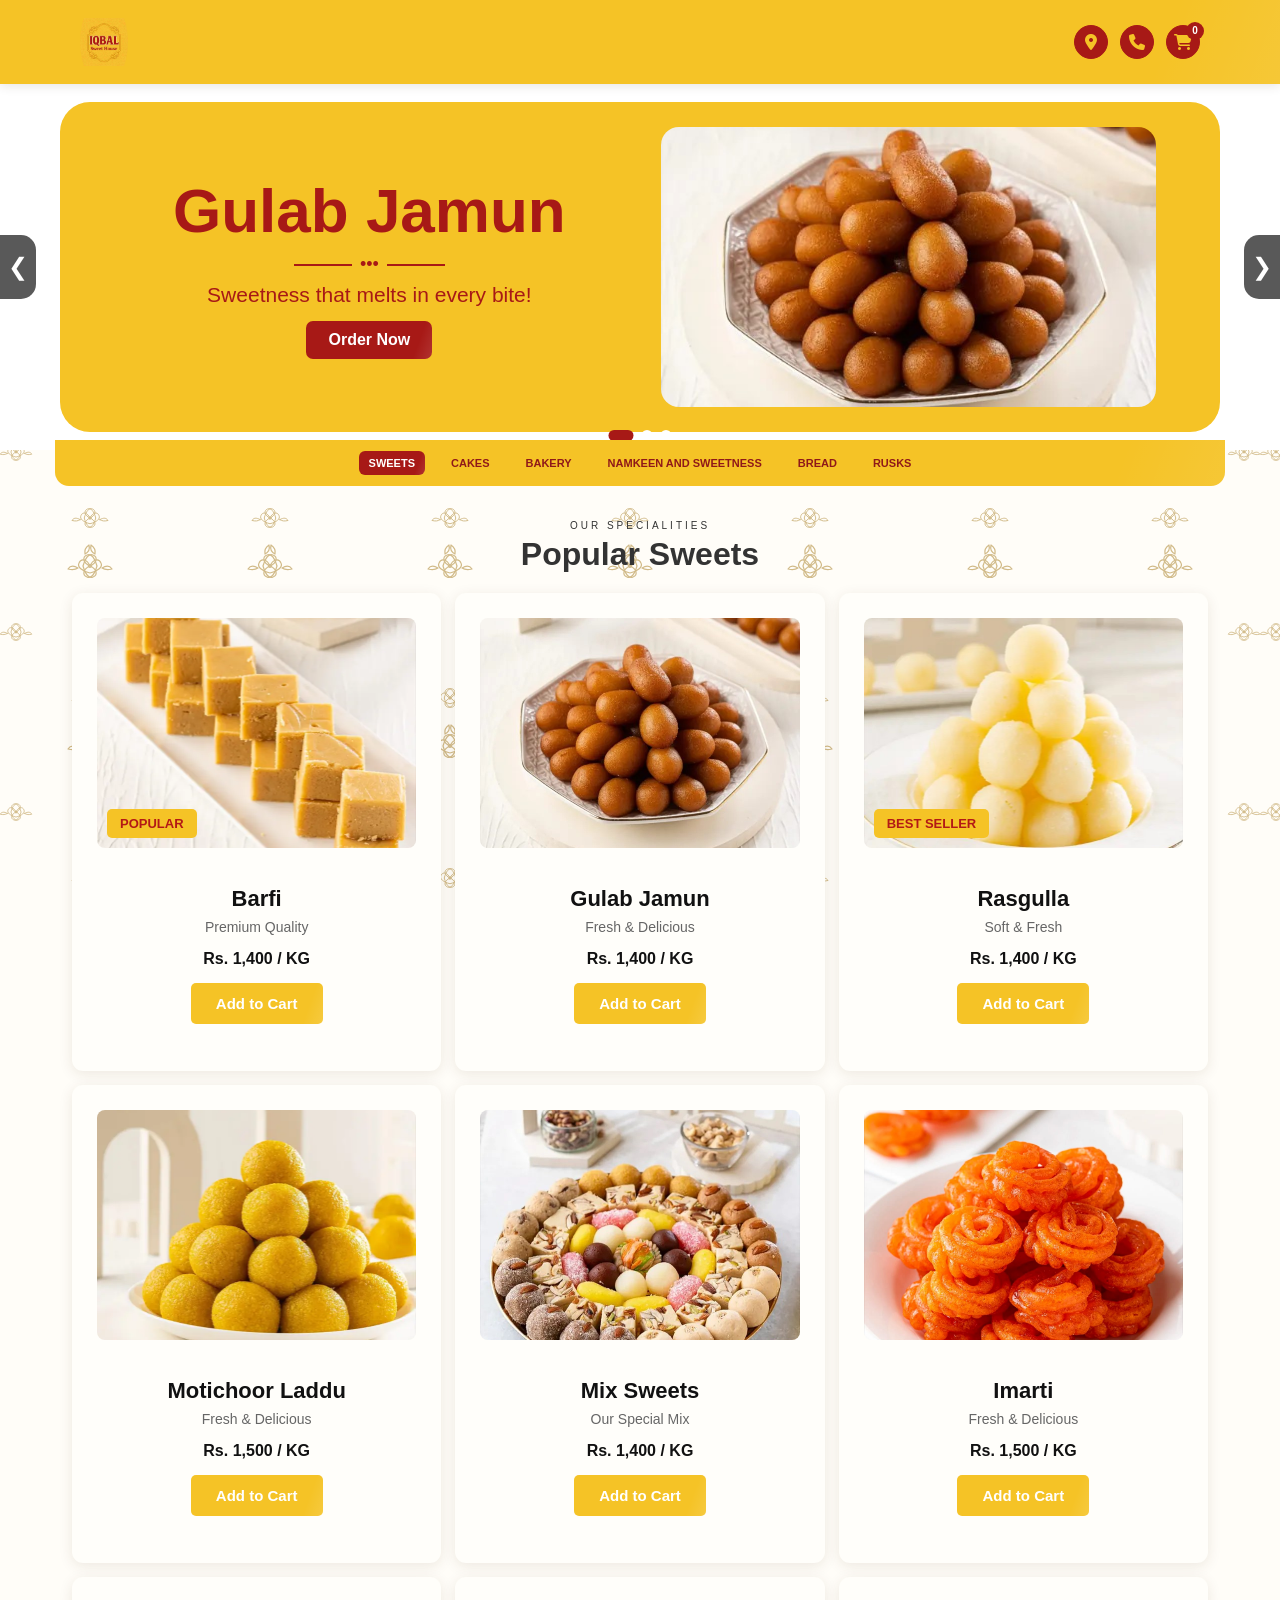
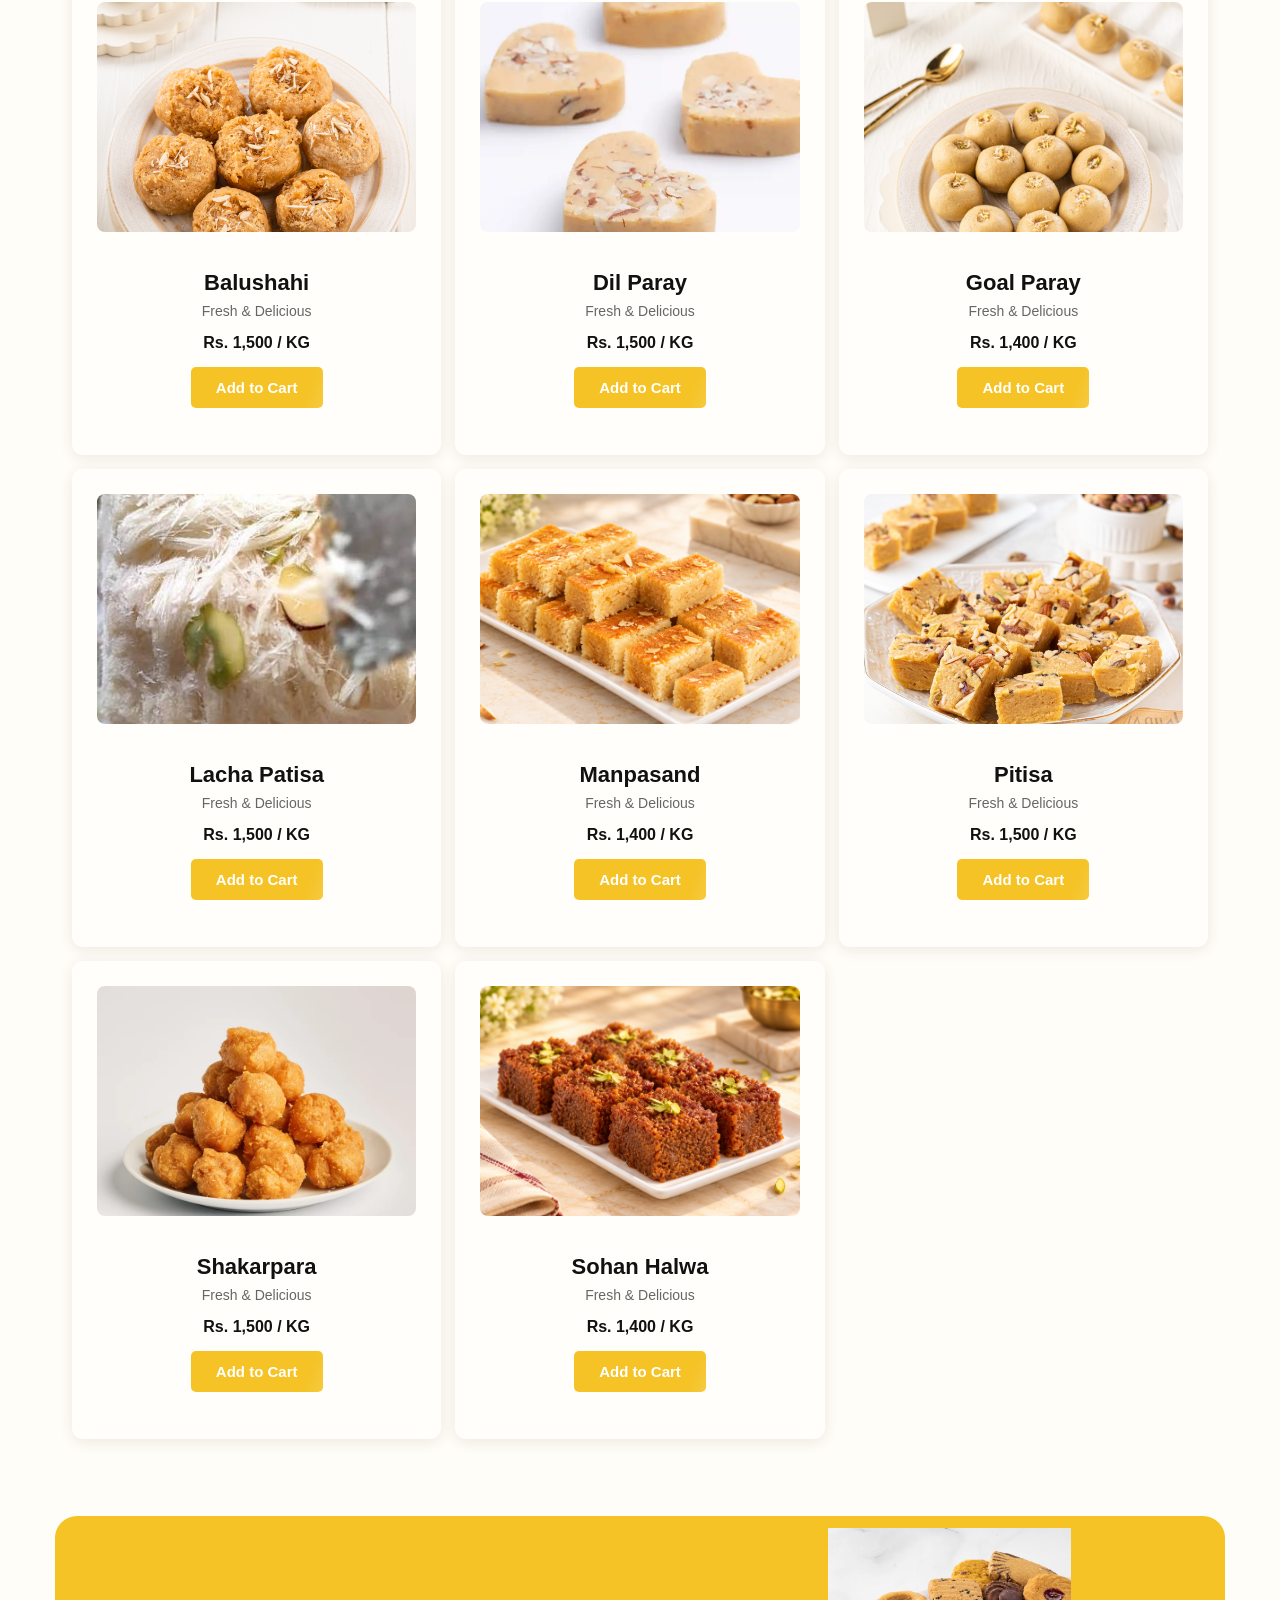
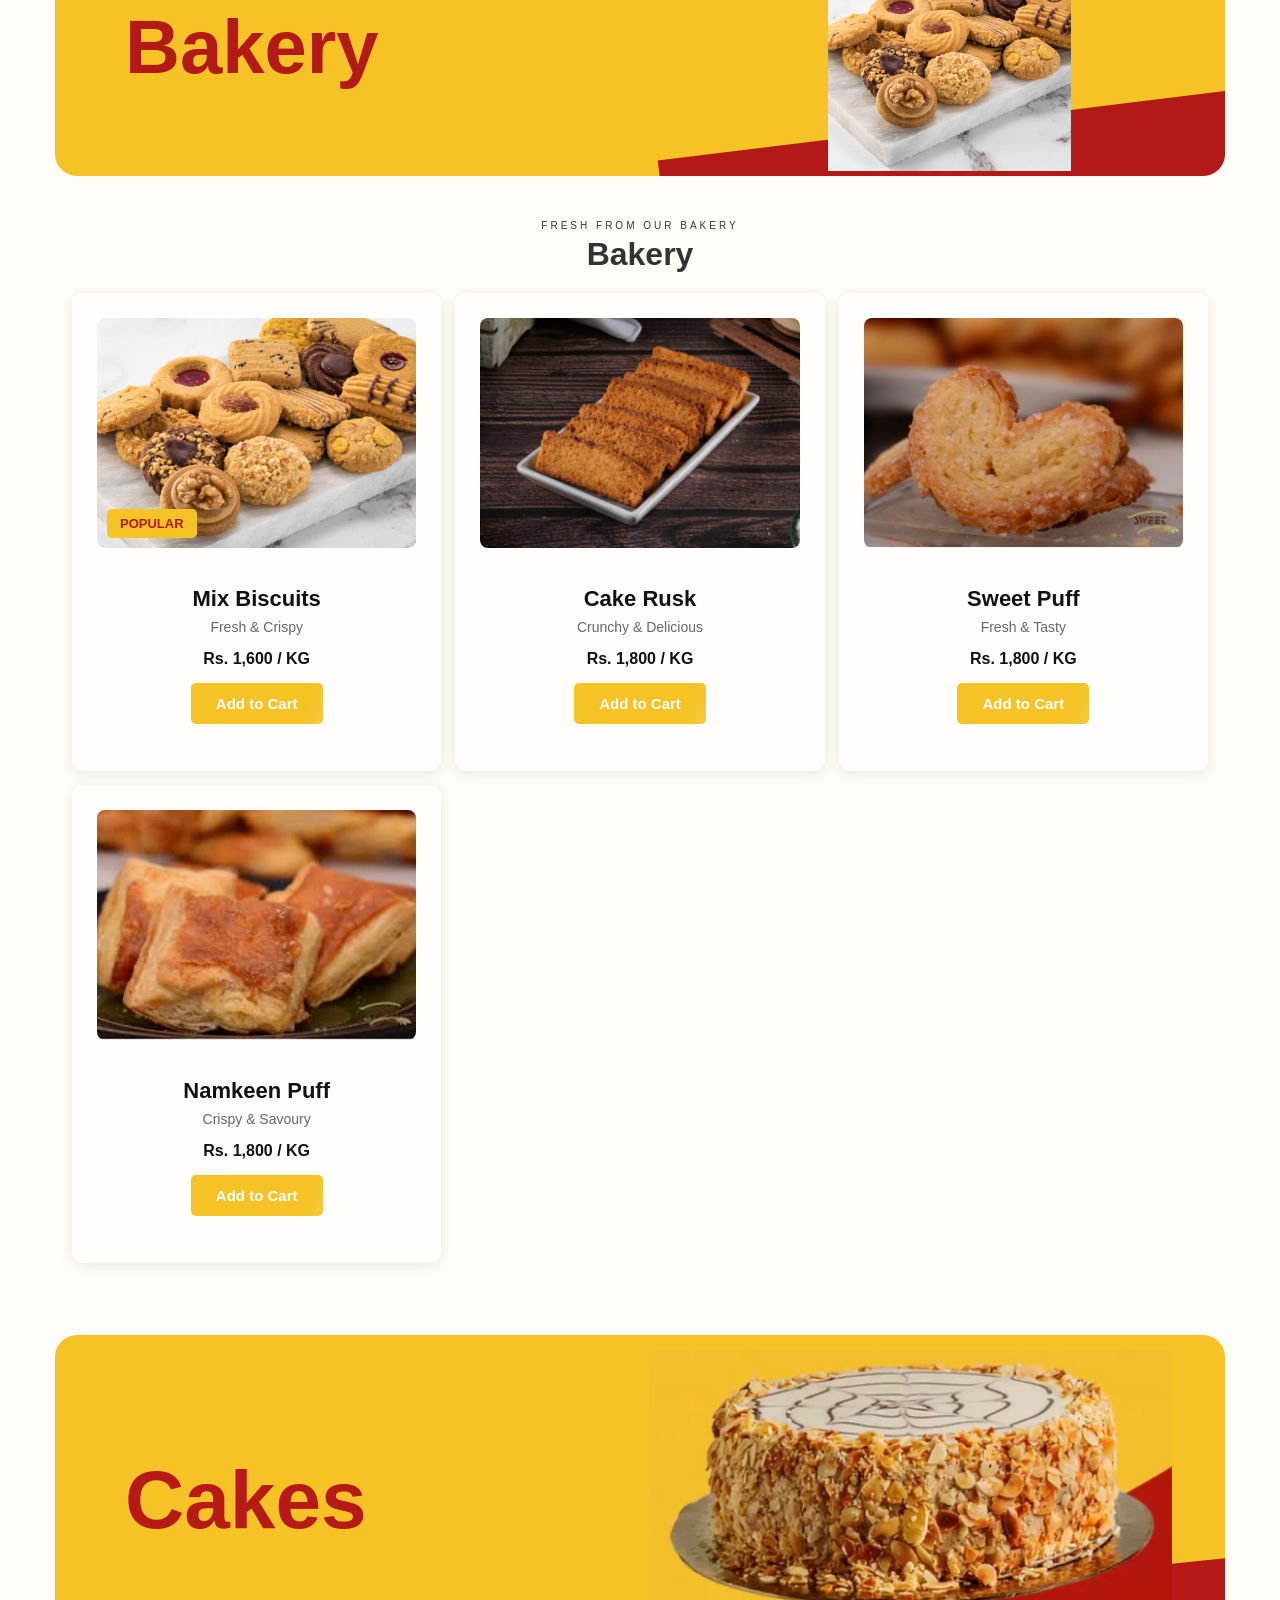
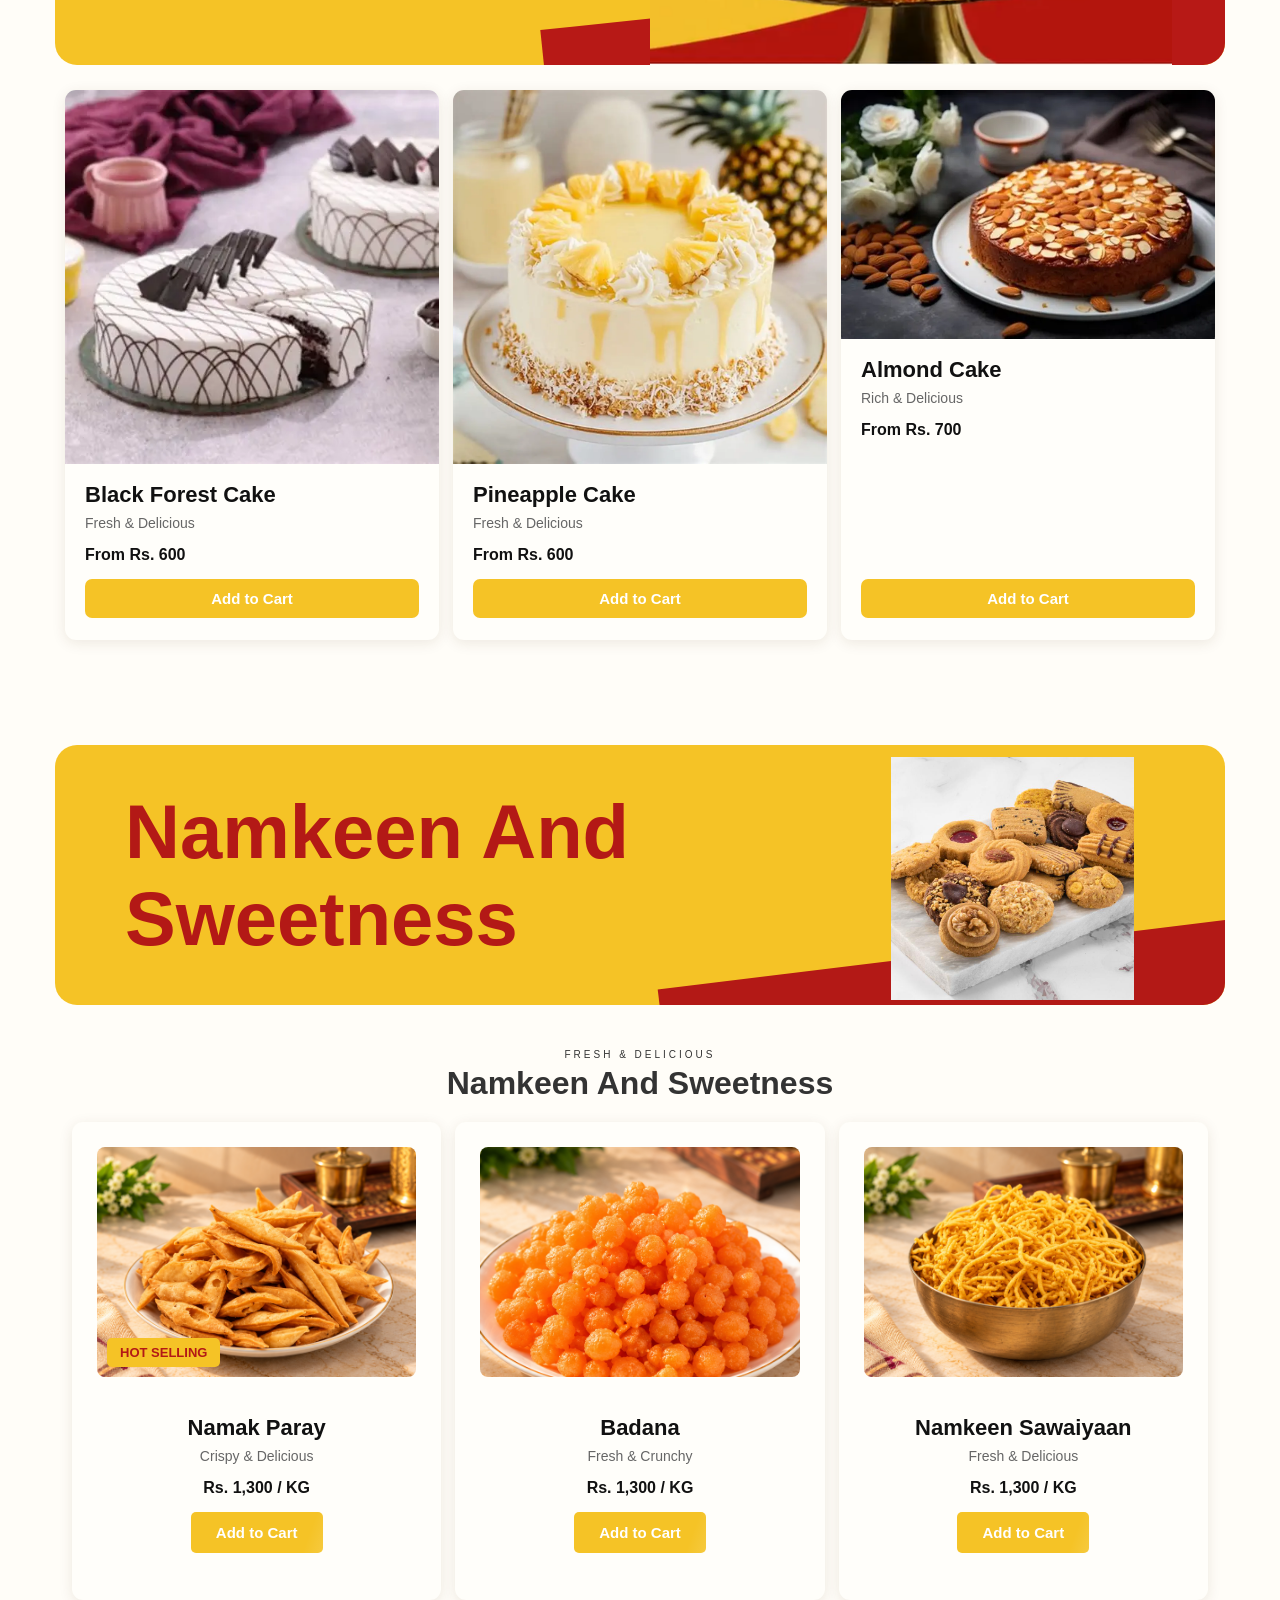
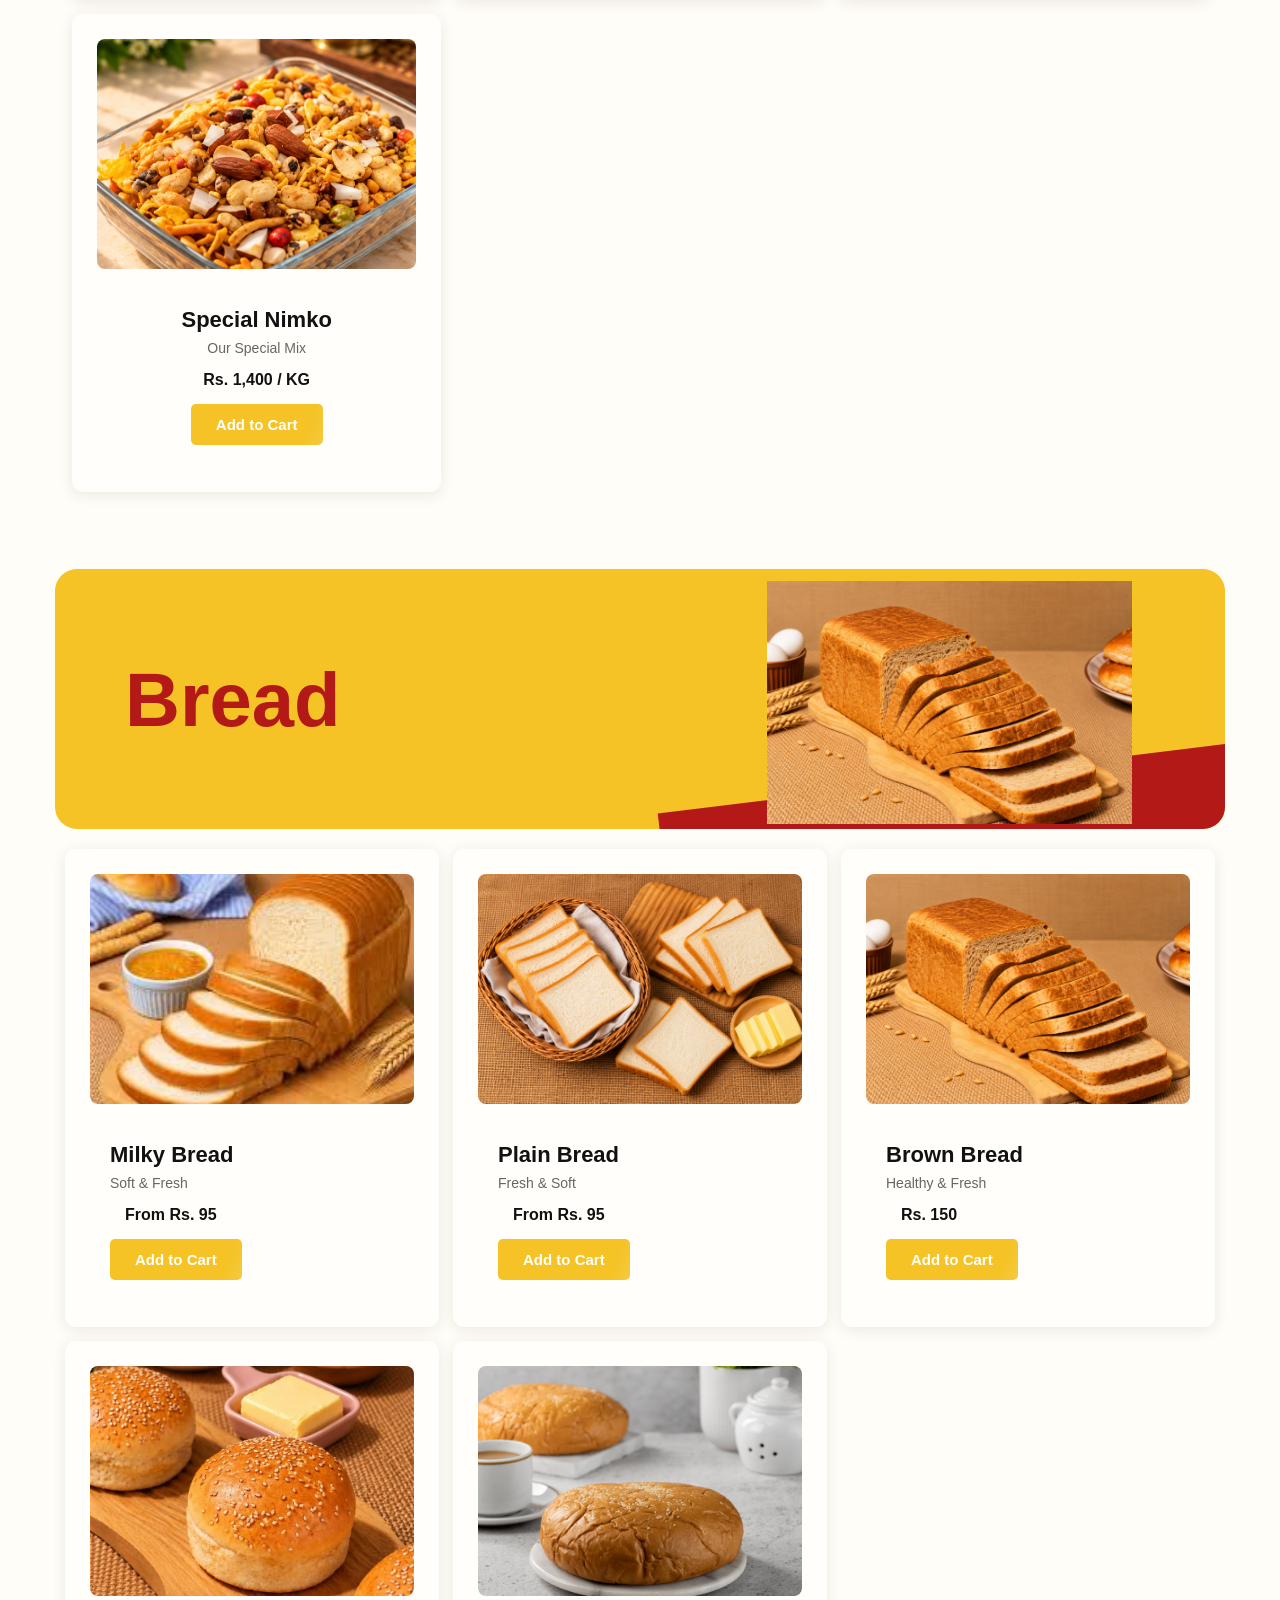
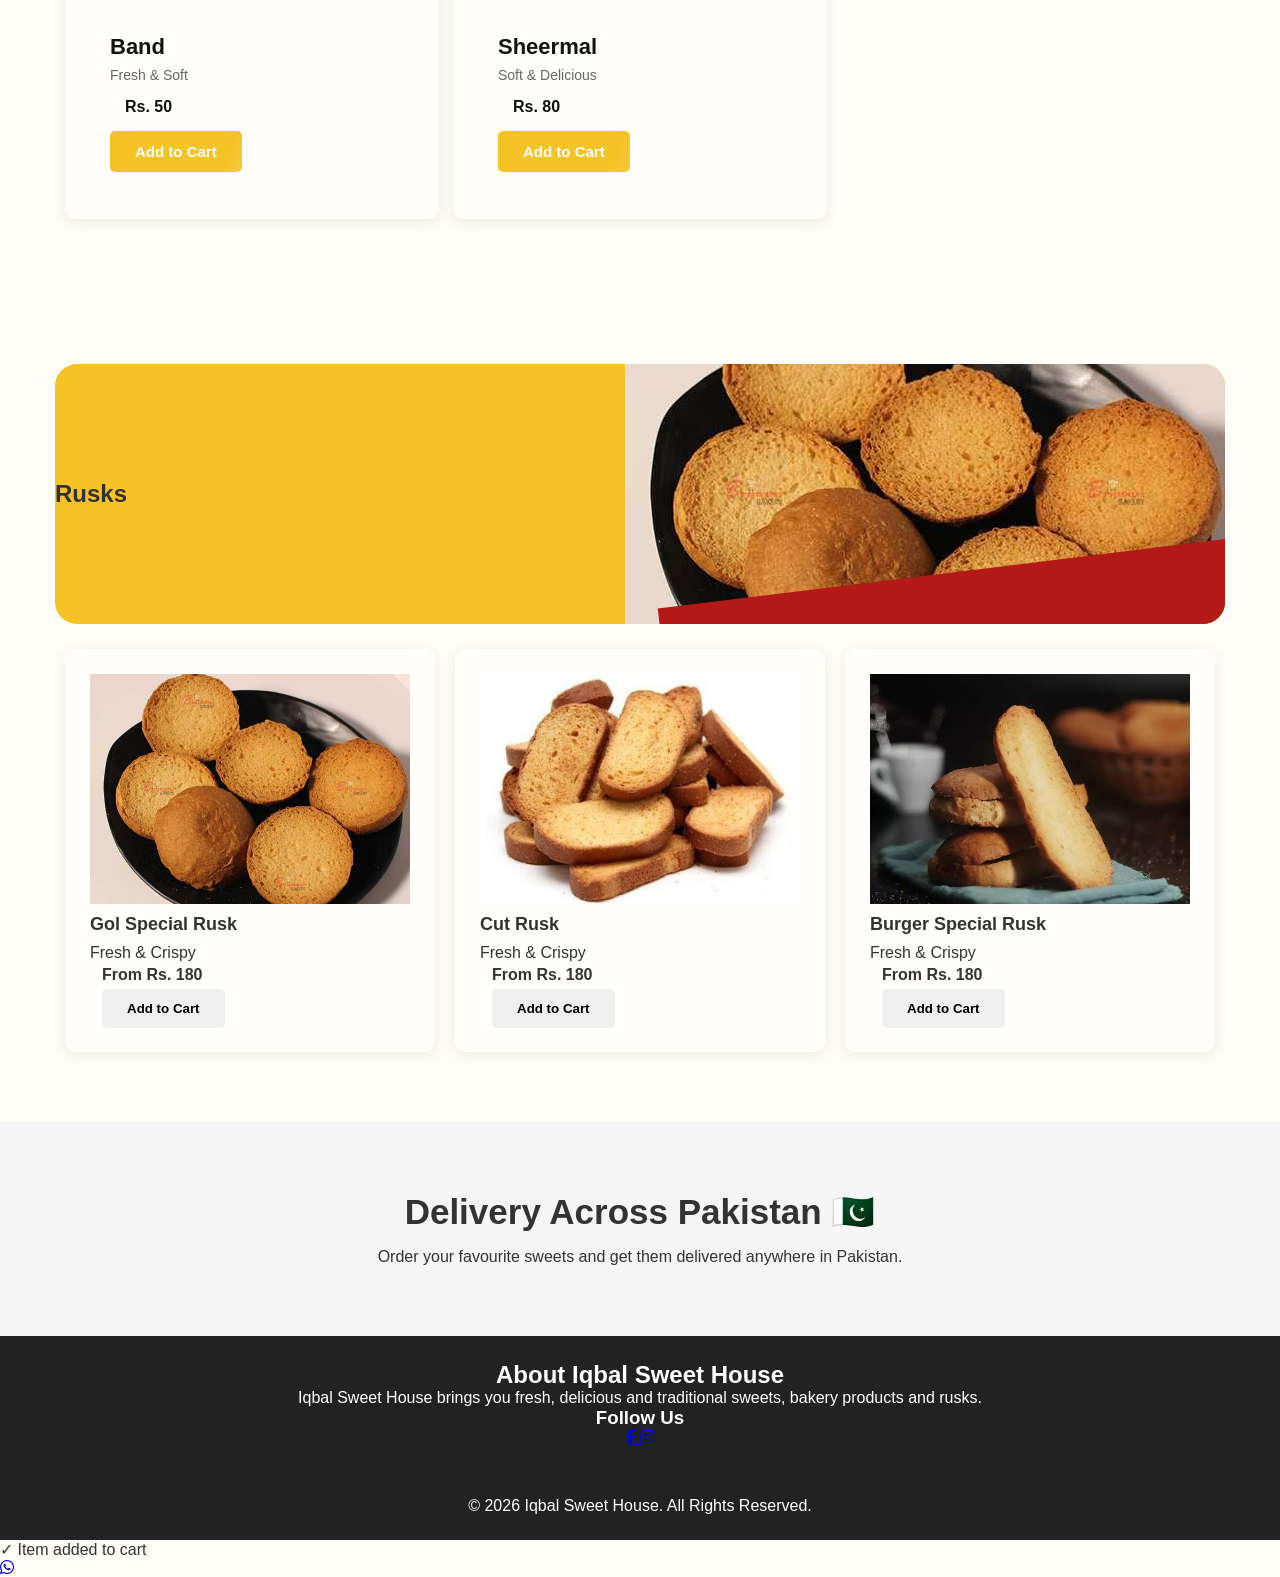
==== commit 0eda1e64: "Save local website changes" ====
--- a/index.html
+++ b/index.html
@@ -705,6 +705,104 @@
         </div>
 
 
+        <!-- NEW SWEETS: uploaded product photos -->
+        <div class="product-card">
+            <div class="product-image">
+                <img src="images/Balushahii.jfif" alt="Balushahi">
+            </div>
+            <div class="product-info">
+                <h3>Balushahi</h3>
+                <p>Fresh & Delicious</p>
+                <h4>Rs. 1,500 / KG</h4>
+                <button class="add-cart-btn" onclick="openProductModal('Balushahi', 1500, 'images/Balushahii.jfif', 'Fresh & Delicious')">Add to Cart</button>
+            </div>
+        </div>
+
+        <div class="product-card">
+            <div class="product-image">
+                <img src="images/Dil%20paray.webp" alt="Dil Paray">
+            </div>
+            <div class="product-info">
+                <h3>Dil Paray</h3>
+                <p>Fresh & Delicious</p>
+                <h4>Rs. 1,500 / KG</h4>
+                <button class="add-cart-btn" onclick="openProductModal('Dil Paray', 1500, 'images/Dil%20paray.webp', 'Fresh & Delicious')">Add to Cart</button>
+            </div>
+        </div>
+
+        <div class="product-card">
+            <div class="product-image">
+                <img src="images/Goal%20paray.jfif" alt="Goal Paray">
+            </div>
+            <div class="product-info">
+                <h3>Goal Paray</h3>
+                <p>Fresh & Delicious</p>
+                <h4>Rs. 1,400 / KG</h4>
+                <button class="add-cart-btn" onclick="openProductModal('Goal Paray', 1400, 'images/Goal%20paray.jfif', 'Fresh & Delicious')">Add to Cart</button>
+            </div>
+        </div>
+
+        <div class="product-card">
+            <div class="product-image">
+                <img src="images/lacha%20patisa.jfif" alt="Lacha Patisa">
+            </div>
+            <div class="product-info">
+                <h3>Lacha Patisa</h3>
+                <p>Fresh & Delicious</p>
+                <h4>Rs. 1,500 / KG</h4>
+                <button class="add-cart-btn" onclick="openProductModal('Lacha Patisa', 1500, 'images/lacha%20patisa.jfif', 'Fresh & Delicious')">Add to Cart</button>
+            </div>
+        </div>
+
+        <div class="product-card">
+            <div class="product-image">
+                <img src="images/Manpasand.png" alt="Manpasand">
+            </div>
+            <div class="product-info">
+                <h3>Manpasand</h3>
+                <p>Fresh & Delicious</p>
+                <h4>Rs. 1,400 / KG</h4>
+                <button class="add-cart-btn" onclick="openProductModal('Manpasand', 1400, 'images/Manpasand.png', 'Fresh & Delicious')">Add to Cart</button>
+            </div>
+        </div>
+
+        <div class="product-card">
+            <div class="product-image">
+                <img src="images/Pitisa.jfif" alt="Pitisa">
+            </div>
+            <div class="product-info">
+                <h3>Pitisa</h3>
+                <p>Fresh & Delicious</p>
+                <h4>Rs. 1,500 / KG</h4>
+                <button class="add-cart-btn" onclick="openProductModal('Pitisa', 1500, 'images/Pitisa.jfif', 'Fresh & Delicious')">Add to Cart</button>
+            </div>
+        </div>
+
+        <div class="product-card">
+            <div class="product-image">
+                <img src="images/Shakarpara.webp" alt="Shakarpara">
+            </div>
+            <div class="product-info">
+                <h3>Shakarpara</h3>
+                <p>Fresh & Delicious</p>
+                <h4>Rs. 1,500 / KG</h4>
+                <button class="add-cart-btn" onclick="openProductModal('Shakarpara', 1500, 'images/Shakarpara.webp', 'Fresh & Delicious')">Add to Cart</button>
+            </div>
+        </div>
+
+        <div class="product-card">
+            <div class="product-image">
+                <img src="images/Sohan%20halwa.png" alt="Sohan Halwa">
+            </div>
+            <div class="product-info">
+                <h3>Sohan Halwa</h3>
+                <p>Fresh & Delicious</p>
+                <h4>Rs. 1,400 / KG</h4>
+                <button class="add-cart-btn" onclick="openProductModal('Sohan Halwa', 1400, 'images/Sohan%20halwa.png', 'Fresh & Delicious')">Add to Cart</button>
+            </div>
+        </div>
+
+
     </div>
 
 </section>
@@ -971,7 +1069,7 @@
         <!-- Black Forest -->
         <div class="product-card">
 
-            <img src="images/black-forest-cake.png"
+            <img src="images/balckforce.webp"
                  alt="Black Forest Cake">
 
             <div class="product-info">
@@ -984,7 +1082,7 @@
 
                 <button
                     class="add-to-cart-btn"
-                    onclick="openCakeModal('Black Forest Cake', 600, 1200, 'images/black-forest-cake.png')">
+                    onclick="openCakeModal('Black Forest Cake', 600, 1200, 'images/balckforce.webp')">
                     Add to Cart
                 </button>
 
@@ -995,7 +1093,7 @@
         <!-- Pineapple Cake -->
         <div class="product-card">
 
-            <img src="images/pineapple-cake.png"
+            <img src="images/pin%20apple.webp"
                  alt="Pineapple Cake">
 
             <div class="product-info">
@@ -1008,7 +1106,7 @@
 
                 <button
                     class="add-to-cart-btn"
-                    onclick="openCakeModal('Pineapple Cake', 600, 1200, 'images/pineapple-cake.png')">
+                    onclick="openCakeModal('Pineapple Cake', 600, 1200, 'images/pin%20apple.webp')">
                     Add to Cart
                 </button>
 
@@ -1019,7 +1117,7 @@
         <!-- Almond Cake -->
         <div class="product-card">
 
-            <img src="images/almond-cake.png"
+            <img src="images/almond.webp"
                  alt="Almond Cake">
 
             <div class="product-info">
@@ -1032,7 +1130,7 @@
 
                 <button
                     class="add-to-cart-btn"
-                    onclick="openCakeModal('Almond Cake', 700, 1400, 'images/almond-cake.png')">
+                    onclick="openCakeModal('Almond Cake', 700, 1400, 'images/almond.webp')">
                     Add to Cart
                 </button>
 
@@ -1116,7 +1214,7 @@
 
             <div class="product-image">
                 <img
-                    src="images/namak-paray.png"
+                    src="images/namak%20paray.png"
                     alt="Namak Paray"
                 >
 
@@ -1138,7 +1236,7 @@
                     onclick="openProductModal(
                         'Namak Paray',
                         1300,
-                        'images/namak-paray.png',
+                        'images/namak%20paray.png',
                         'Crispy & Delicious'
                     )"
                 >
@@ -1188,7 +1286,7 @@
 
             <div class="product-image">
                 <img
-                    src="images/namkeen-sawaiyaan.png"
+                    src="images/Namkeen%20Sawaiyaan.png"
                     alt="Namkeen Sawaiyaan"
                 >
             </div>
@@ -1206,7 +1304,7 @@
                     onclick="openProductModal(
                         'Namkeen Sawaiyaan',
                         1300,
-                        'images/namkeen-sawaiyaan.png',
+                        'images/Namkeen%20Sawaiyaan.png',
                         'Fresh & Delicious'
                     )"
                 >
@@ -1222,7 +1320,7 @@
 
             <div class="product-image">
                 <img
-                    src="images/special-nimko.png"
+                    src="images/nimko.png"
                     alt="Special Nimko"
                 >
             </div>
@@ -1240,7 +1338,7 @@
                     onclick="openProductModal(
                         'Special Nimko',
                         1400,
-                        'images/special-nimko.png',
+                        'images/nimko.png',
                         'Our Special Mix'
                     )"
                 >
@@ -1268,7 +1366,7 @@
 
         <div class="category-banner-image">
             <img
-                src="images/brown-bread.png"
+                src="images/brown%20bread.png"
                 alt="Bread"
             >
         </div>
@@ -1289,7 +1387,7 @@
             <div class="product-image">
 
                 <img
-                    src="images/milky-bread.png"
+                    src="images/milky%20bread.jfif"
                     alt="Milky Bread"
                 >
 
@@ -1309,7 +1407,7 @@
                         'Milky Bread',
                         95,
                         180,
-                        'images/milky-bread.png'
+                        'images/milky%20bread.jfif'
                     )"
                 >
                     Add to Cart
@@ -1329,7 +1427,7 @@
             <div class="product-image">
 
                 <img
-                    src="images/plain-bread.png"
+                    src="images/plain%20bread.png"
                     alt="Plain Bread"
                 >
 
@@ -1349,7 +1447,7 @@
                         'Plain Bread',
                         95,
                         180,
-                        'images/plain-bread.png'
+                        'images/plain%20bread.png'
                     )"
                 >
                     Add to Cart
@@ -1369,7 +1467,7 @@
             <div class="product-image">
 
                 <img
-                    src="images/brown-bread.png"
+                    src="images/brown%20bread.png"
                     alt="Brown Bread"
                 >
 
@@ -1388,7 +1486,7 @@
                     onclick="addToCart(
                         'Brown Bread',
                         150,
-                        'images/brown-bread.png'
+                        'images/brown%20bread.png'
                     )"
                 >
                     Add to Cart
@@ -1408,7 +1506,7 @@
             <div class="product-image">
 
                 <img
-                    src="images/band.png"
+                    src="images/band.webp"
                     alt="Band"
                 >
 
@@ -1427,7 +1525,7 @@
                     onclick="addToCart(
                         'Band',
                         50,
-                        'images/band.png'
+                        'images/band.webp'
                     )"
                 >
                     Add to Cart
@@ -1447,7 +1545,7 @@
             <div class="product-image">
 
                 <img
-                    src="images/sheermal.png"
+                    src="images/shemal.jpg"
                     alt="Sheermal"
                 >
 
@@ -1466,7 +1564,7 @@
                     onclick="addToCart(
                         'Sheermal',
                         80,
-                        'images/sheermal.png'
+                        'images/shemal.jpg'
                     )"
                 >
                     Add to Cart
--- a/style.css
+++ b/style.css
@@ -8166,3 +8166,45 @@
 }
 
 .site-header .top-header .location-btn { margin-left: 0 !important; }
+
+/* Subtle periodic shine on existing brand-color surfaces only. */
+@keyframes iqbalBrandShine {
+    0%, 72% { background-position: 140% 0; }
+    100% { background-position: -140% 0; }
+}
+.site-header,
+.hero-category-nav,
+.site-header .top-header .location-btn,
+.site-header .top-header .phone-btn,
+.site-header .top-header .cart-icon,
+.hero-btn,
+.add-cart-btn,
+.add-to-cart-btn,
+.checkout-btn,
+.place-order-btn,
+.hero-category-nav a.active {
+    background-image: linear-gradient(
+        110deg,
+        transparent 38%,
+        rgba(255, 255, 255, .18) 48%,
+        transparent 58%
+    );
+    background-size: 240% 100%;
+    animation: iqbalBrandShine 7s ease-in-out infinite;
+}
+@media (prefers-reduced-motion: reduce) {
+    .site-header,
+    .hero-category-nav,
+    .site-header .top-header .location-btn,
+    .site-header .top-header .phone-btn,
+    .site-header .top-header .cart-icon,
+    .hero-btn,
+    .add-cart-btn,
+    .add-to-cart-btn,
+    .checkout-btn,
+    .place-order-btn,
+    .hero-category-nav a.active {
+        animation: none;
+        background-position: center;
+    }
+}
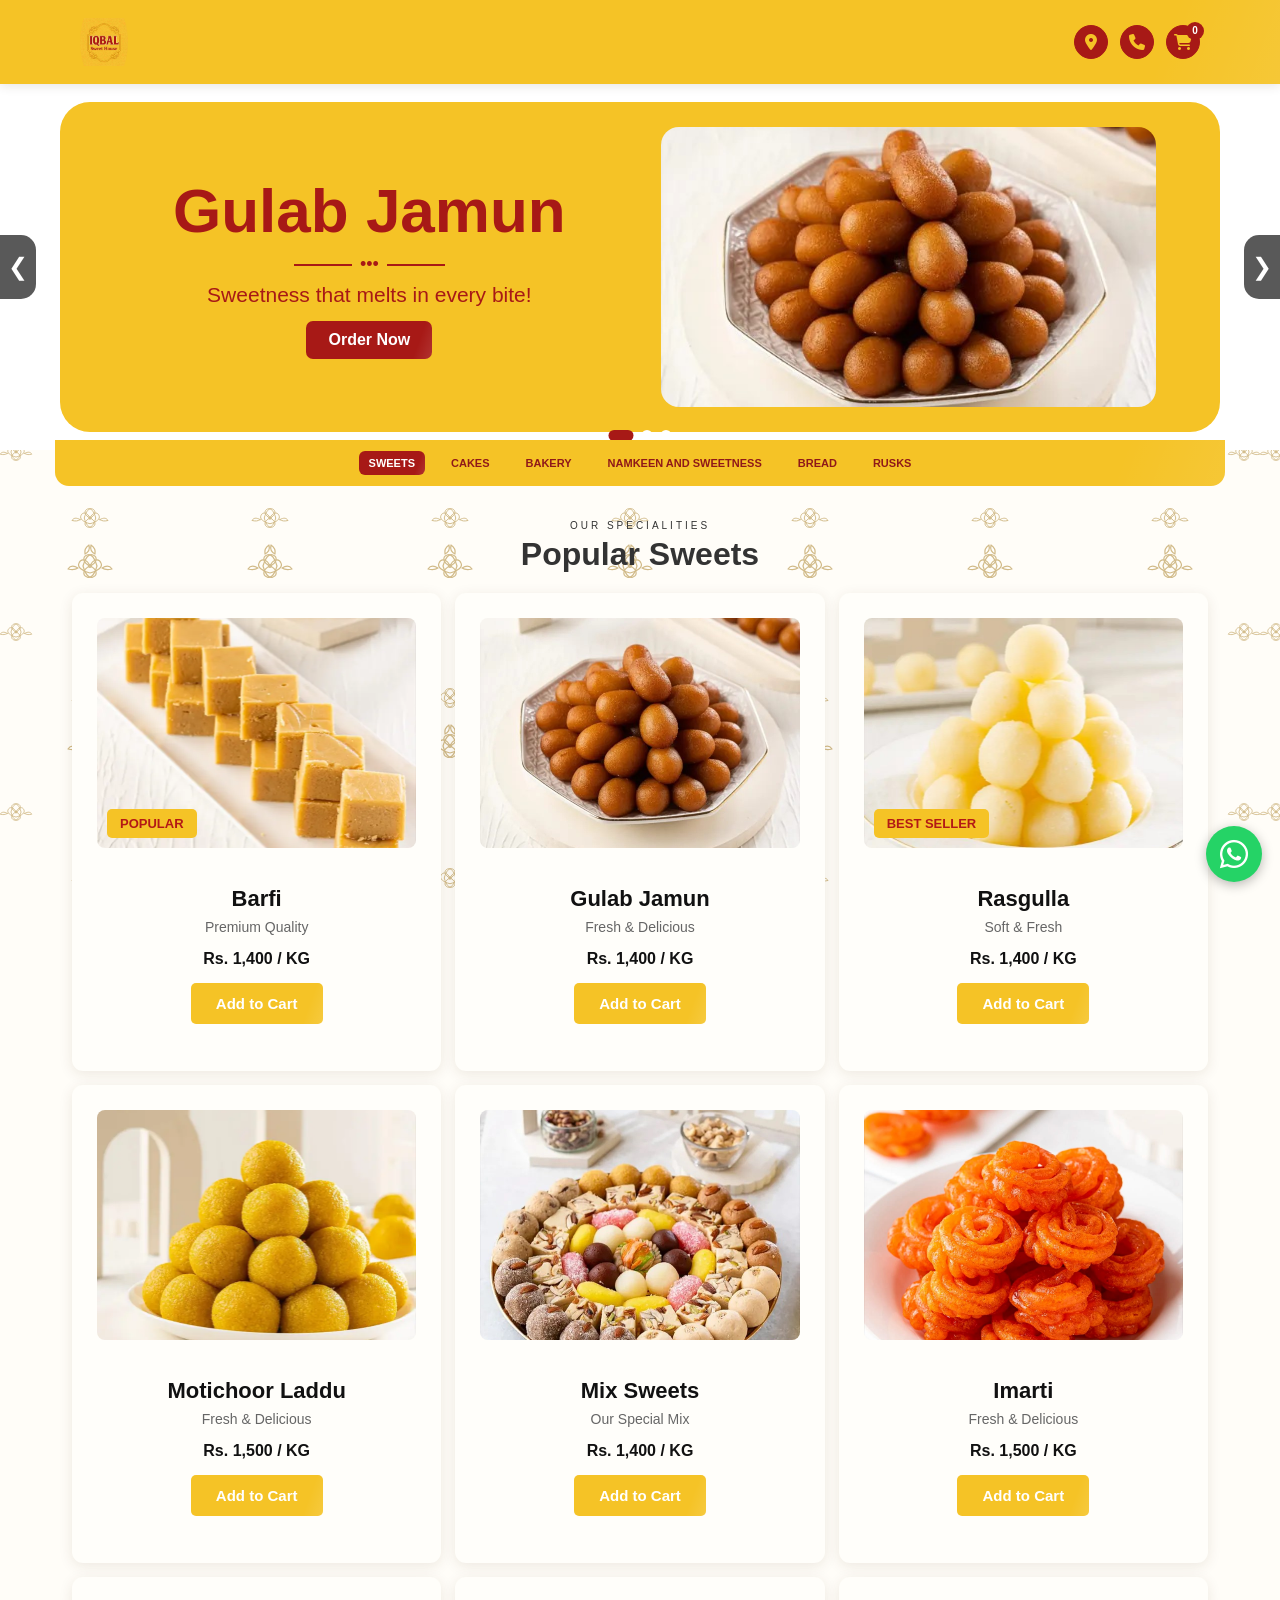
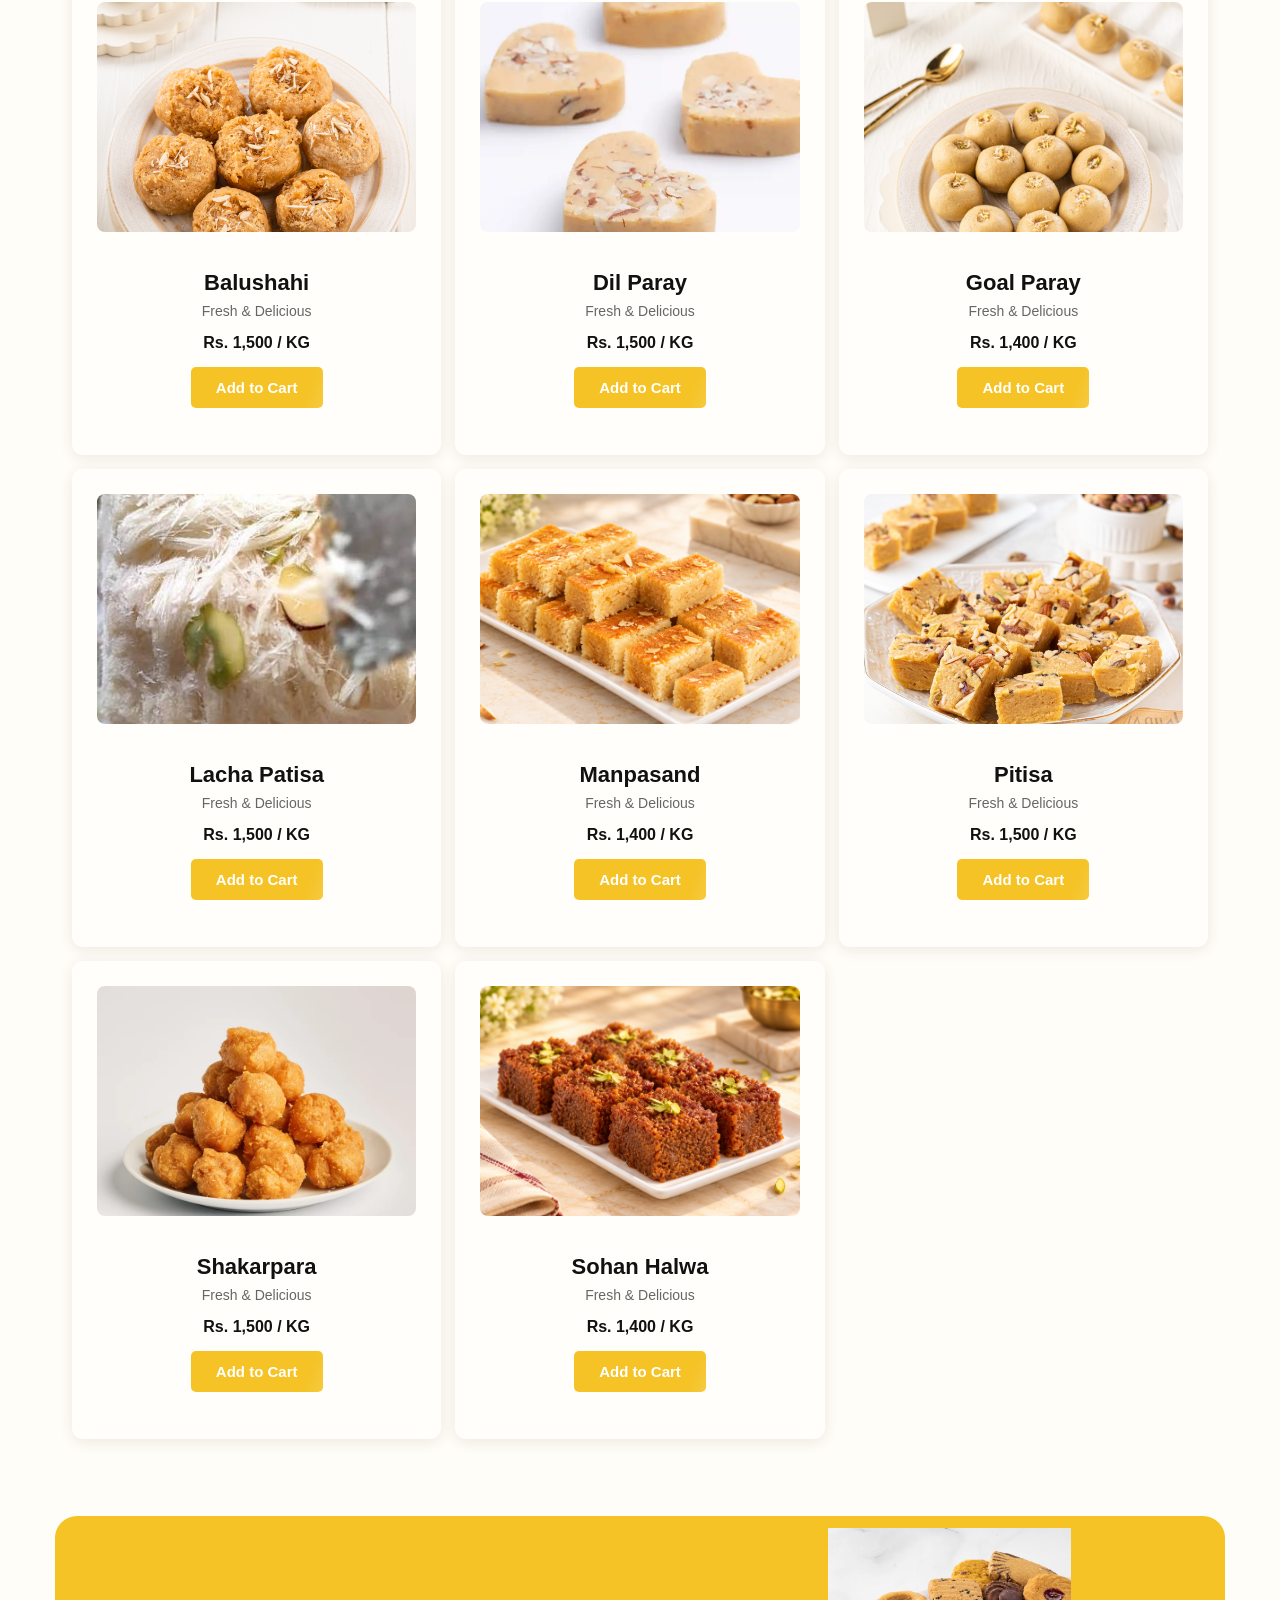
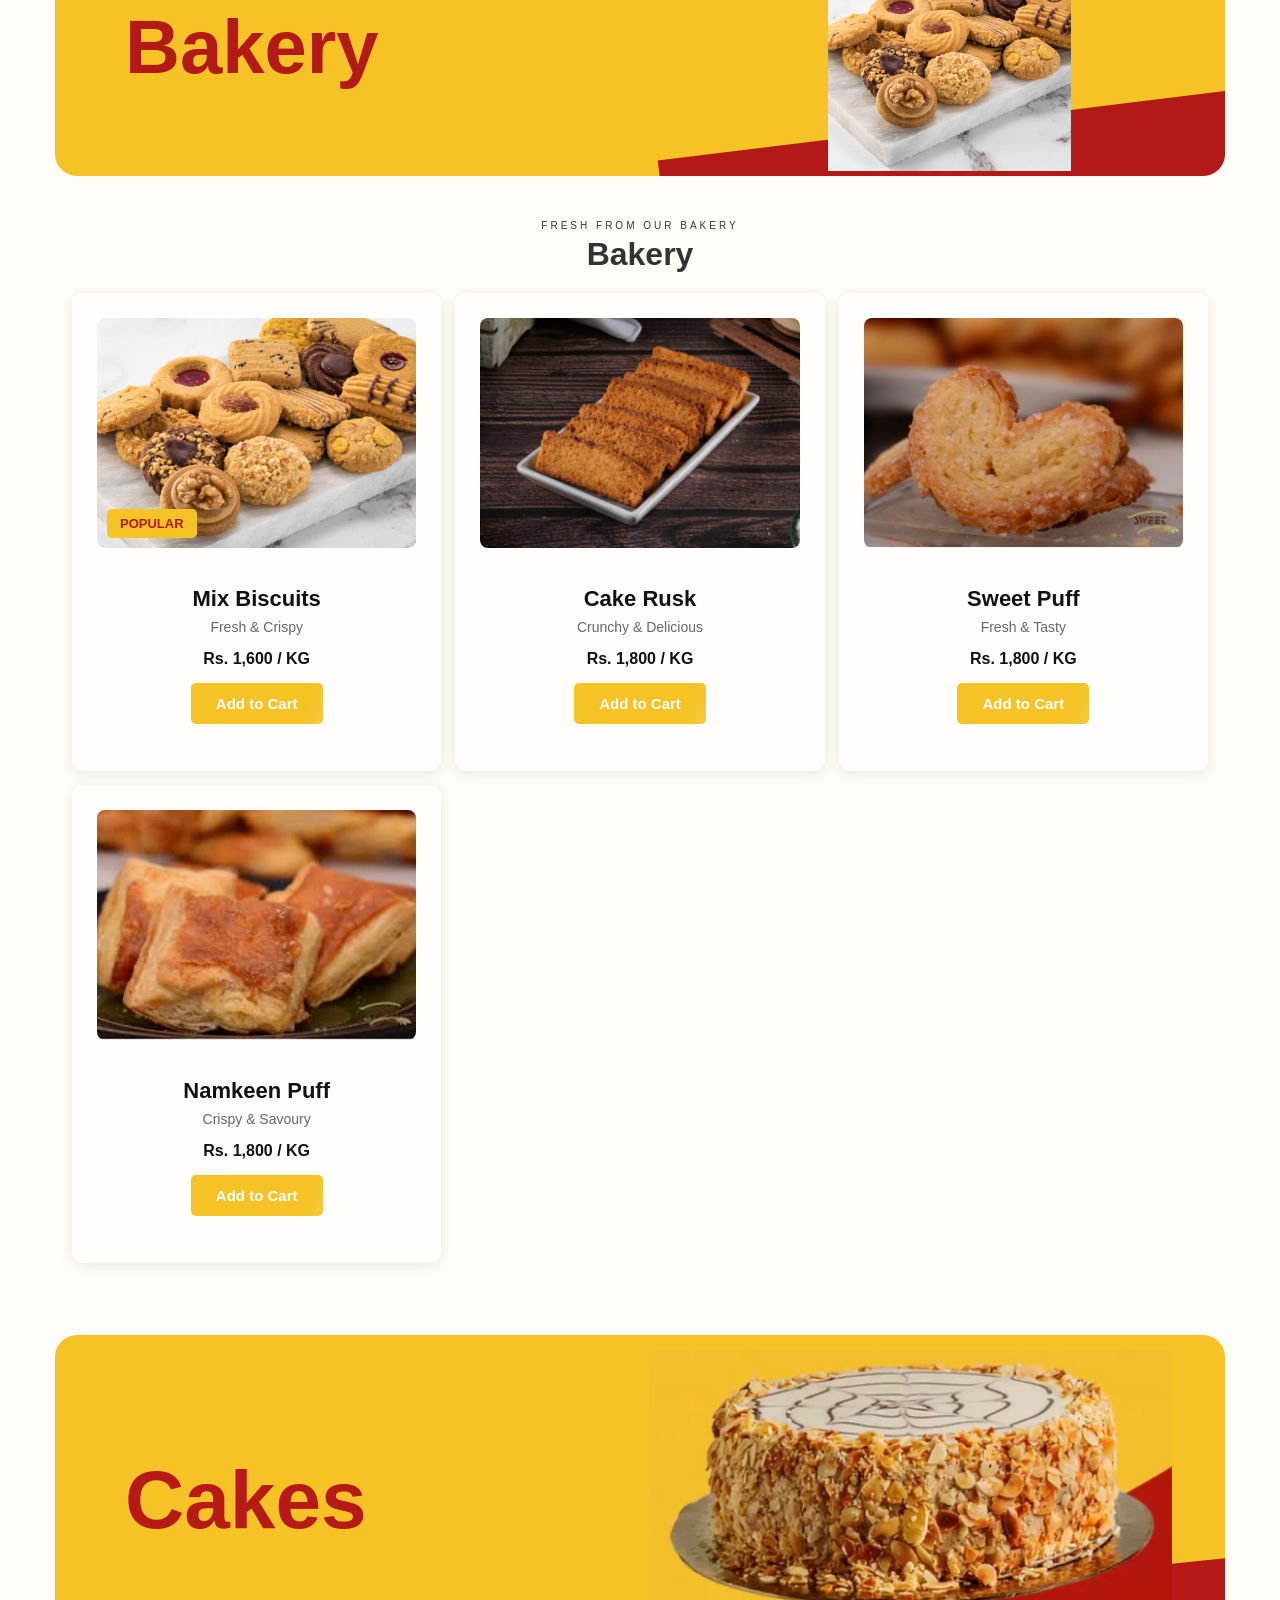
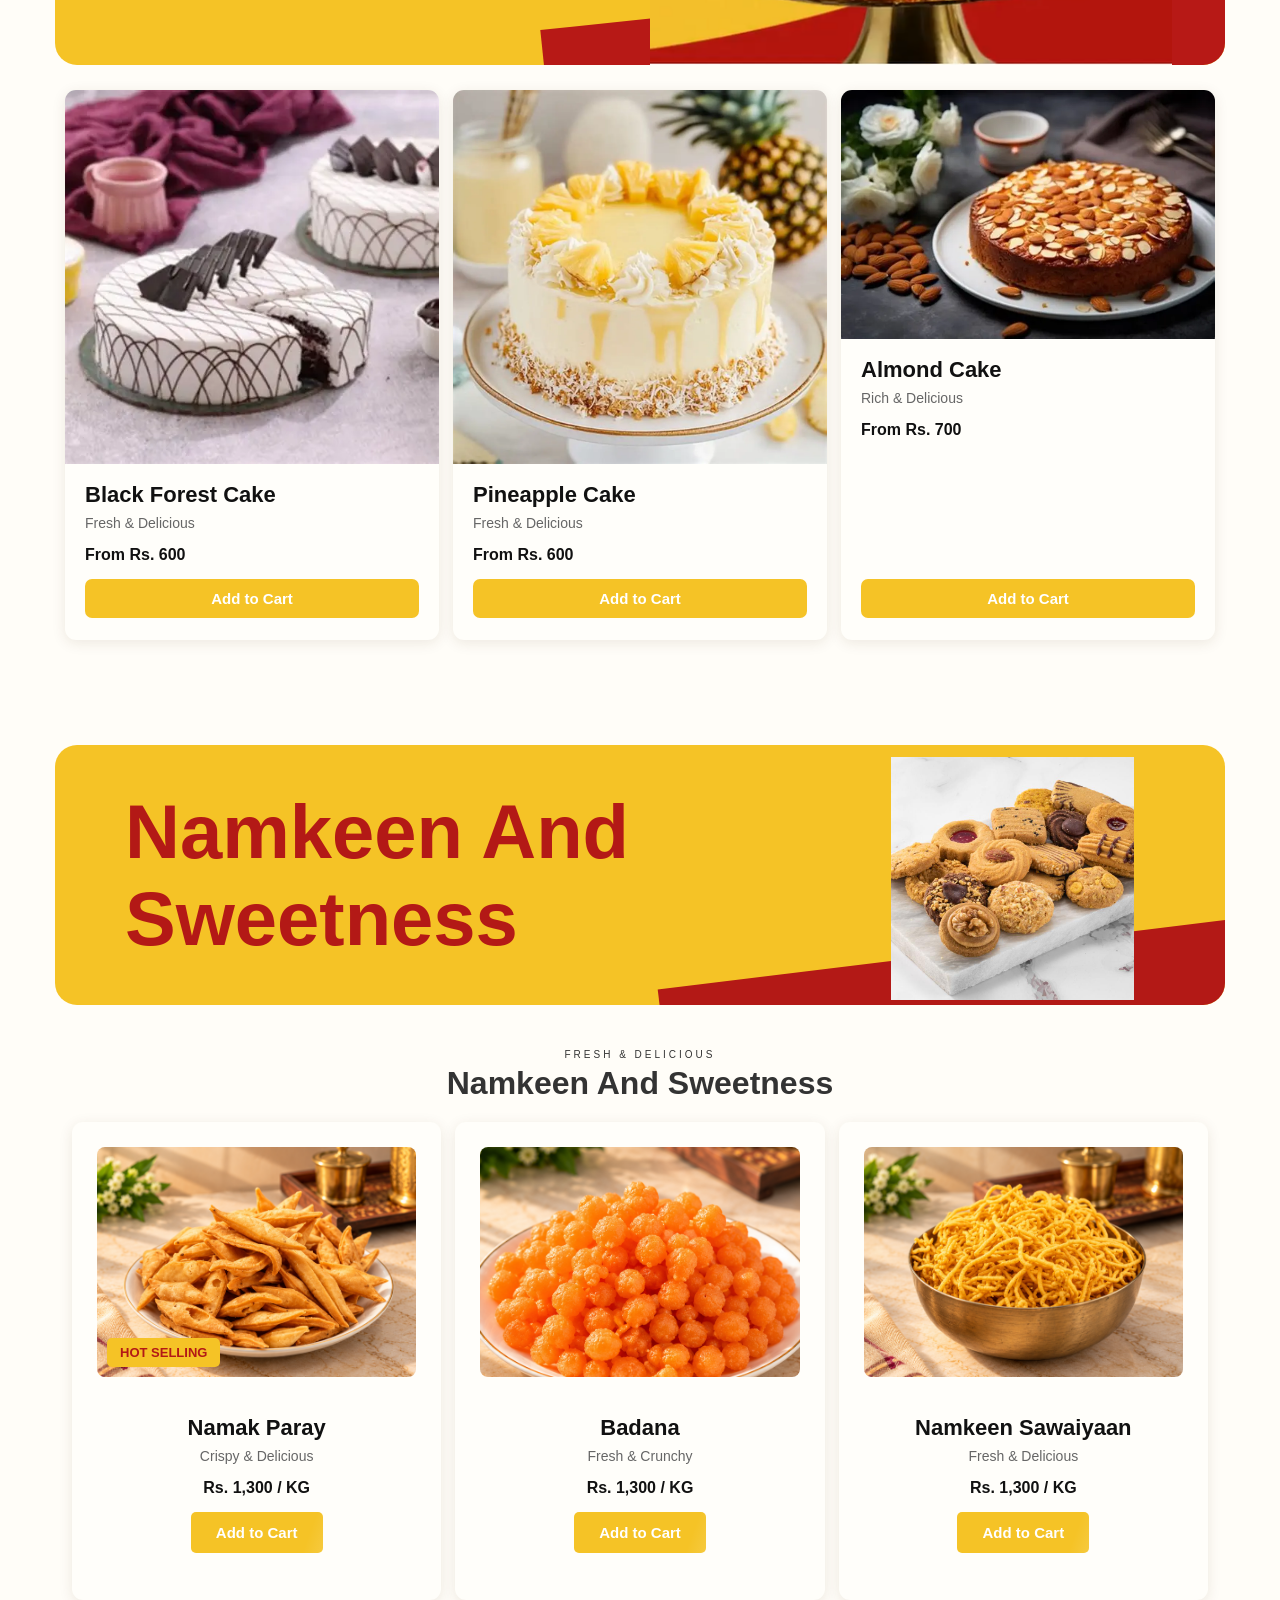
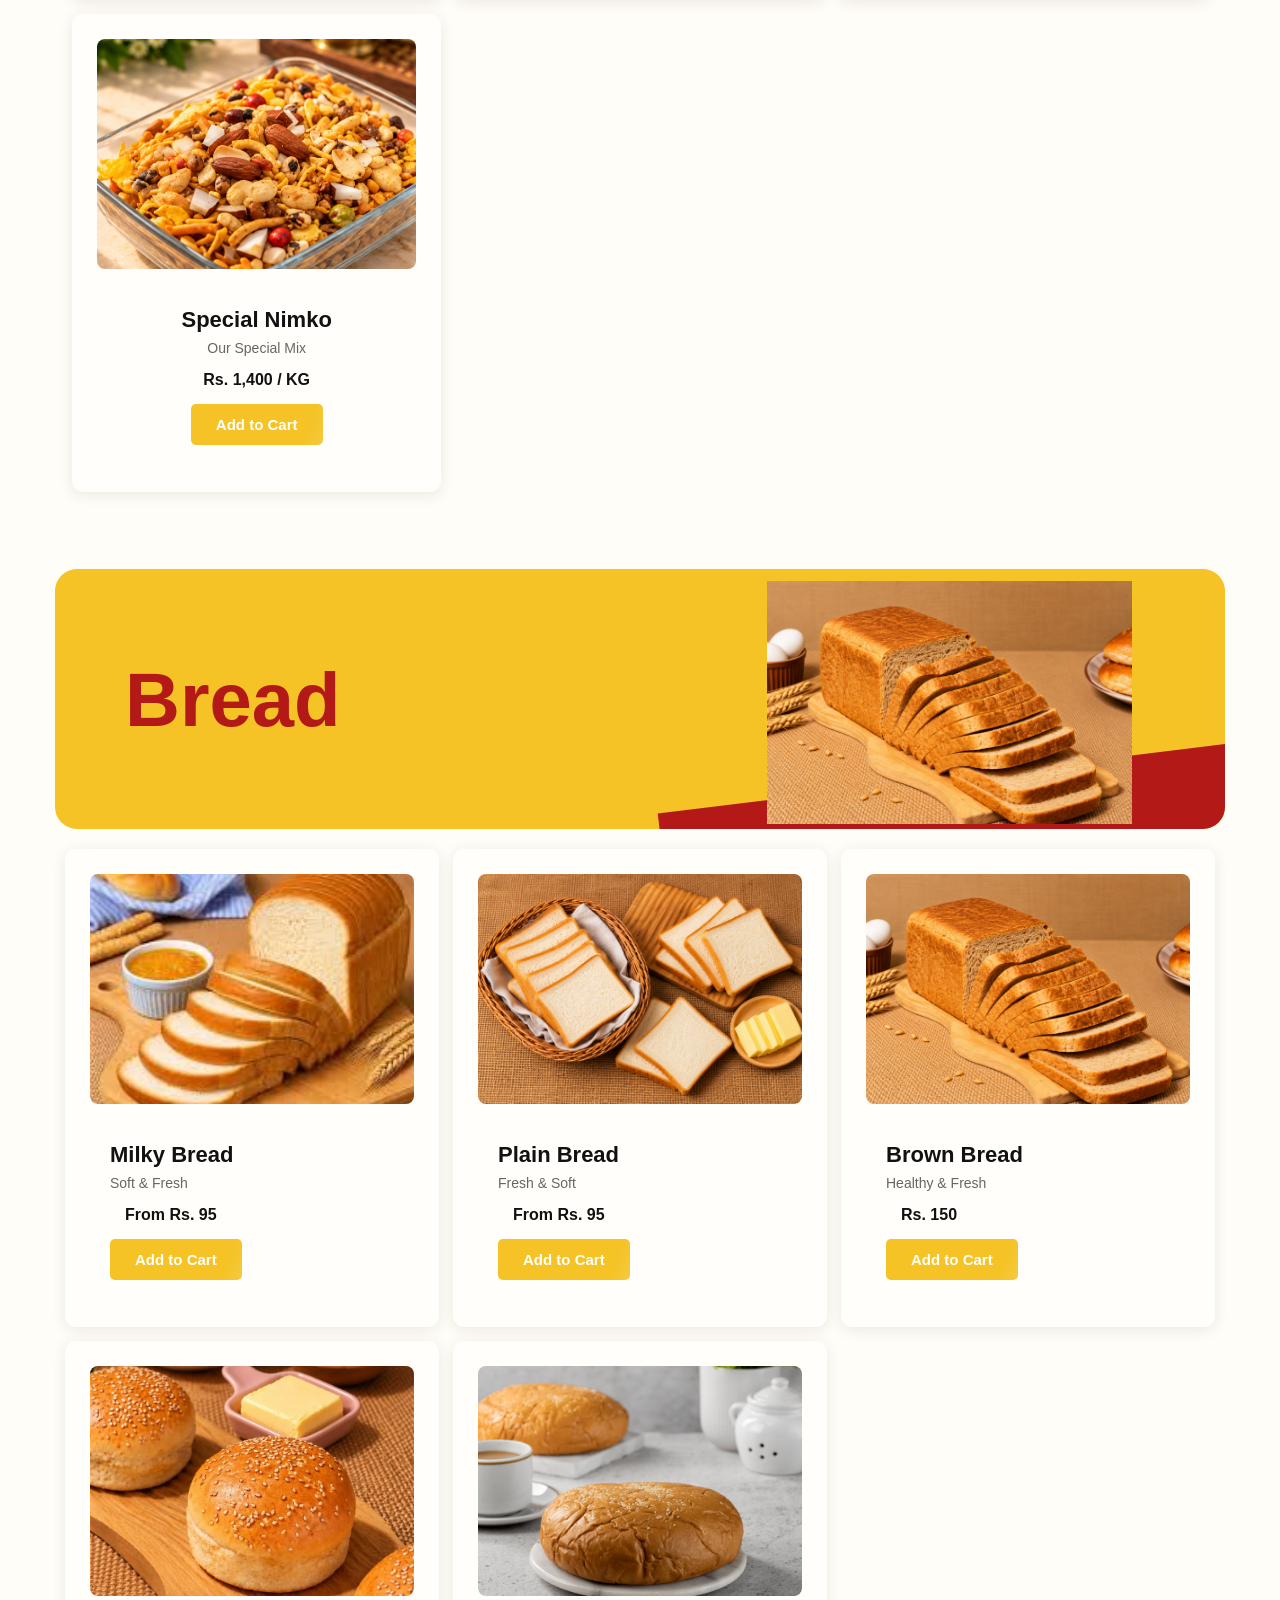
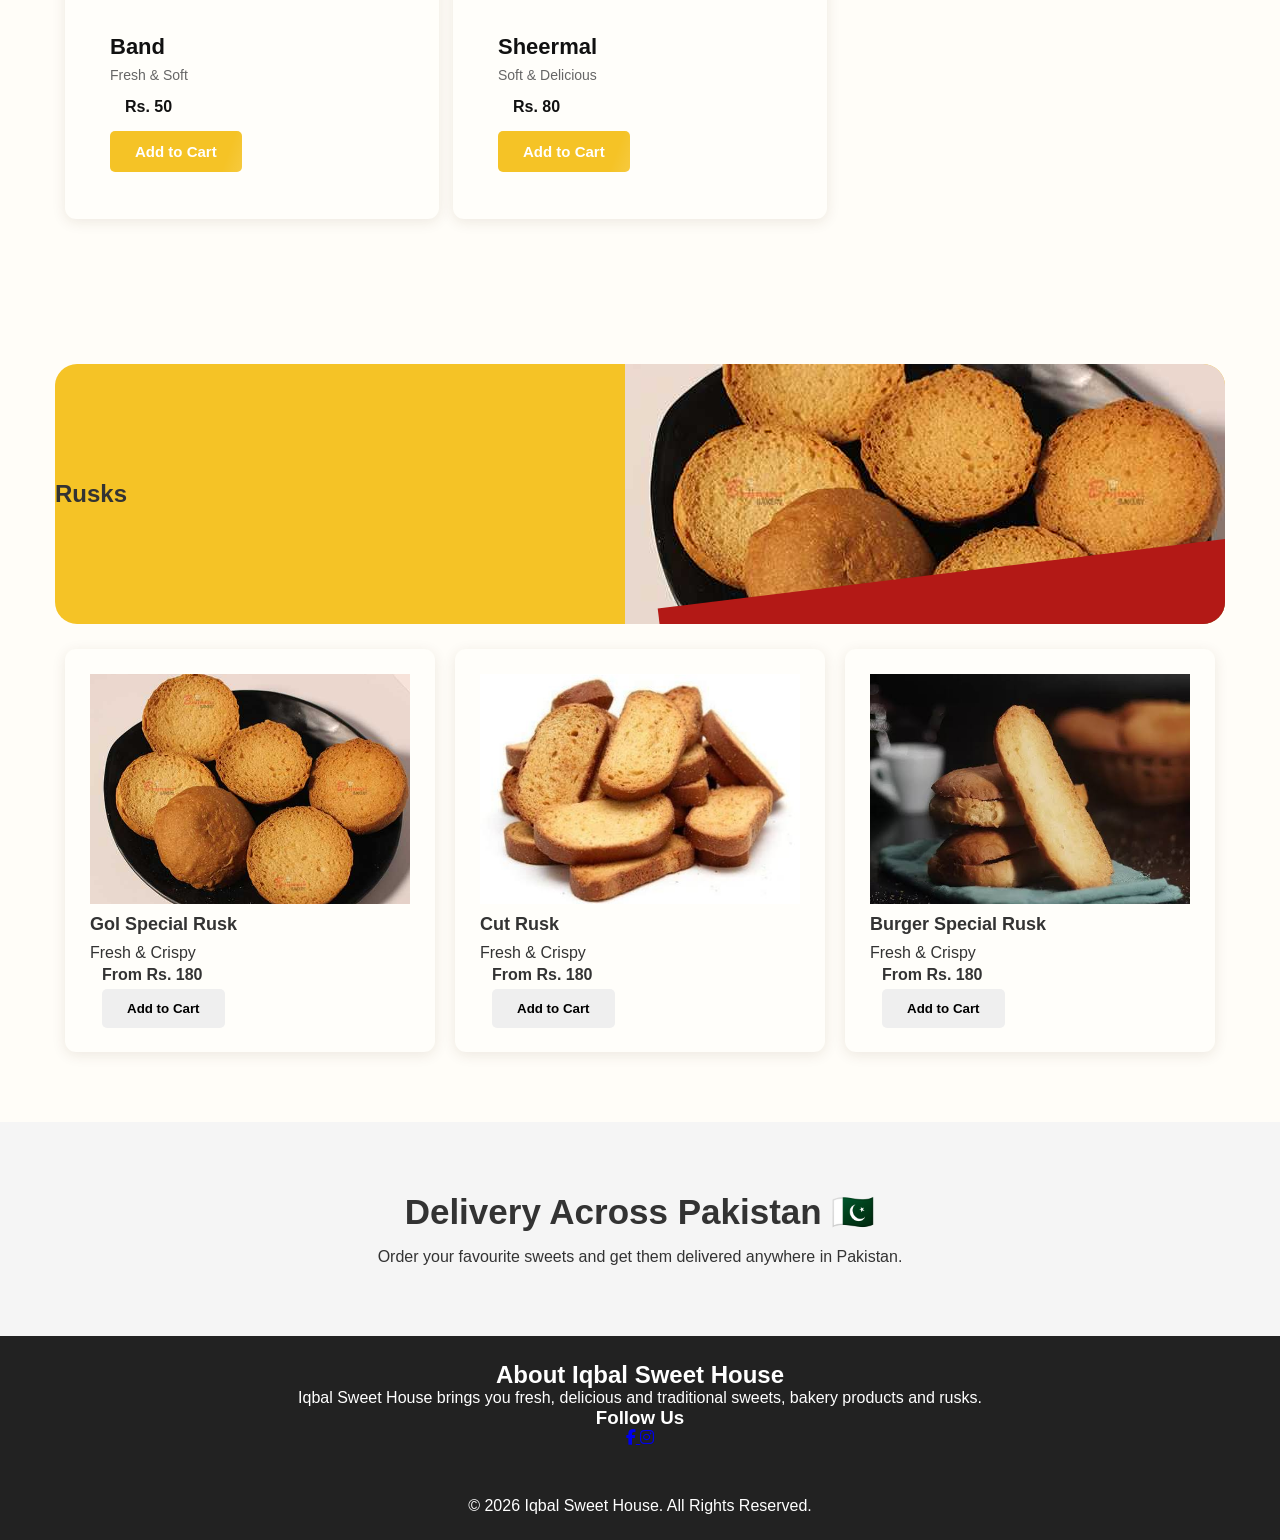
==== commit 9cdbfc97: "Update index.html" ====
--- a/index.html
+++ b/index.html
@@ -5,7 +5,7 @@
     <meta charset="UTF-8">
     <meta name="viewport" content="width=device-width, initial-scale=1.0">
     <!-- Google tag (gtag.js) -->
-<script async src="https://www.googletagmanager.com/gtag/js?id=G-WPRD7I0KEB"></script>
+<script async src="https://www.googletagmanager.com/gtag/js?id=G-WPRD71QKEB"></script>
 <script>
   window.dataLayer = window.dataLayer || [];
   function gtag(){dataLayer.push(arguments);}
@@ -1842,13 +1842,6 @@
     <!-- PRODUCT DETAIL MODAL -->
 
 
-<!-- CART SUCCESS TOAST -->
-
-<div id="cart-toast" class="cart-toast">
-    ✓ Item added to cart
-</div>
-
-
 <!-- VIEW CART BAR -->
 <div id="view-cart-bar" class="view-cart-bar">
 
--- a/style.css
+++ b/style.css
@@ -8167,6 +8167,40 @@
 
 .site-header .top-header .location-btn { margin-left: 0 !important; }
 
+/* Floating WhatsApp contact button */
+.whatsapp-float {
+    position: fixed;
+    right: max(18px, env(safe-area-inset-right));
+    bottom: max(18px, env(safe-area-inset-bottom));
+    z-index: 10000;
+    display: flex;
+    width: 56px;
+    height: 56px;
+    align-items: center;
+    justify-content: center;
+    border-radius: 50%;
+    background: #25d366;
+    color: #fff;
+    font-size: 32px;
+    line-height: 1;
+    text-decoration: none;
+    box-shadow: 0 3px 12px rgba(0, 0, 0, .28);
+    -webkit-tap-highlight-color: transparent;
+}
+.whatsapp-float:hover {
+    background: #20bd5a;
+    color: #fff;
+}
+@media (max-width: 600px) {
+    .whatsapp-float {
+        right: max(14px, env(safe-area-inset-right));
+        bottom: max(14px, env(safe-area-inset-bottom));
+        width: 52px;
+        height: 52px;
+        font-size: 29px;
+    }
+}
+
 /* Subtle periodic shine on existing brand-color surfaces only. */
 @keyframes iqbalBrandShine {
     0%, 72% { background-position: 140% 0; }
